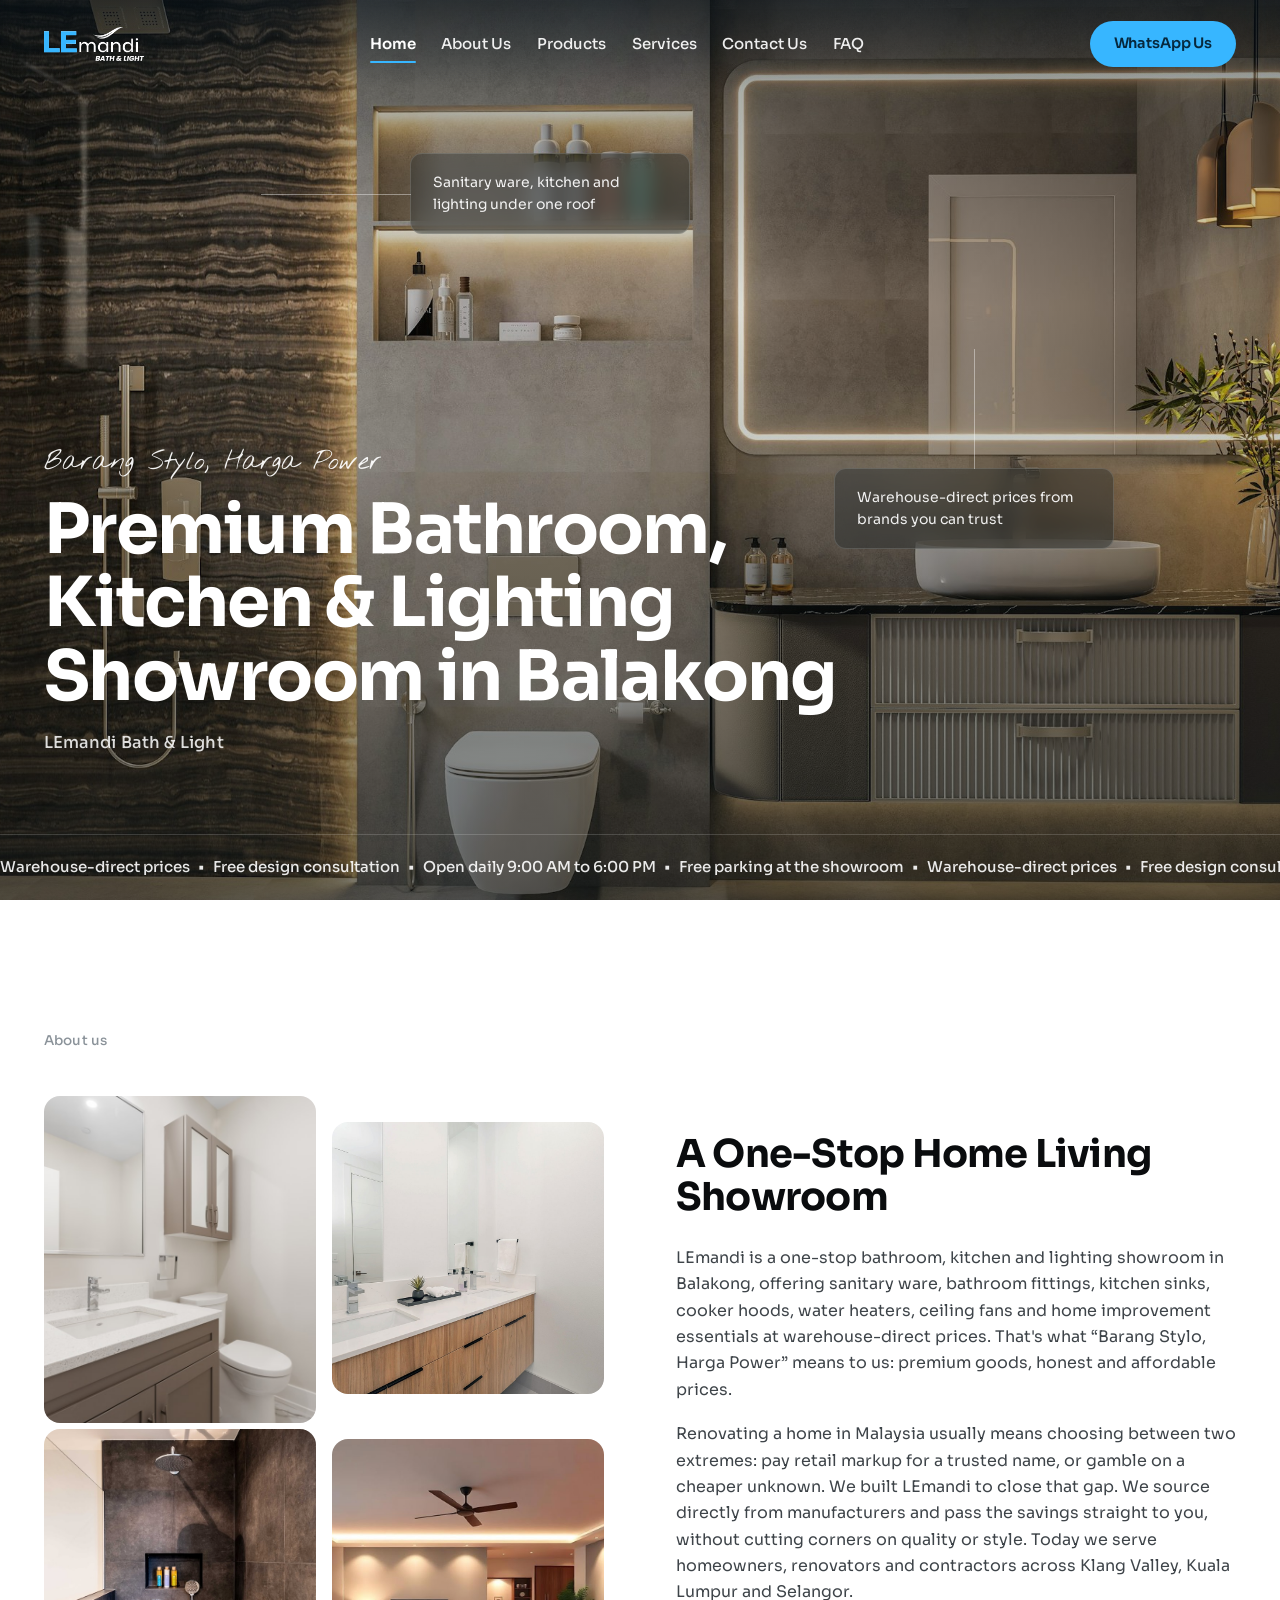
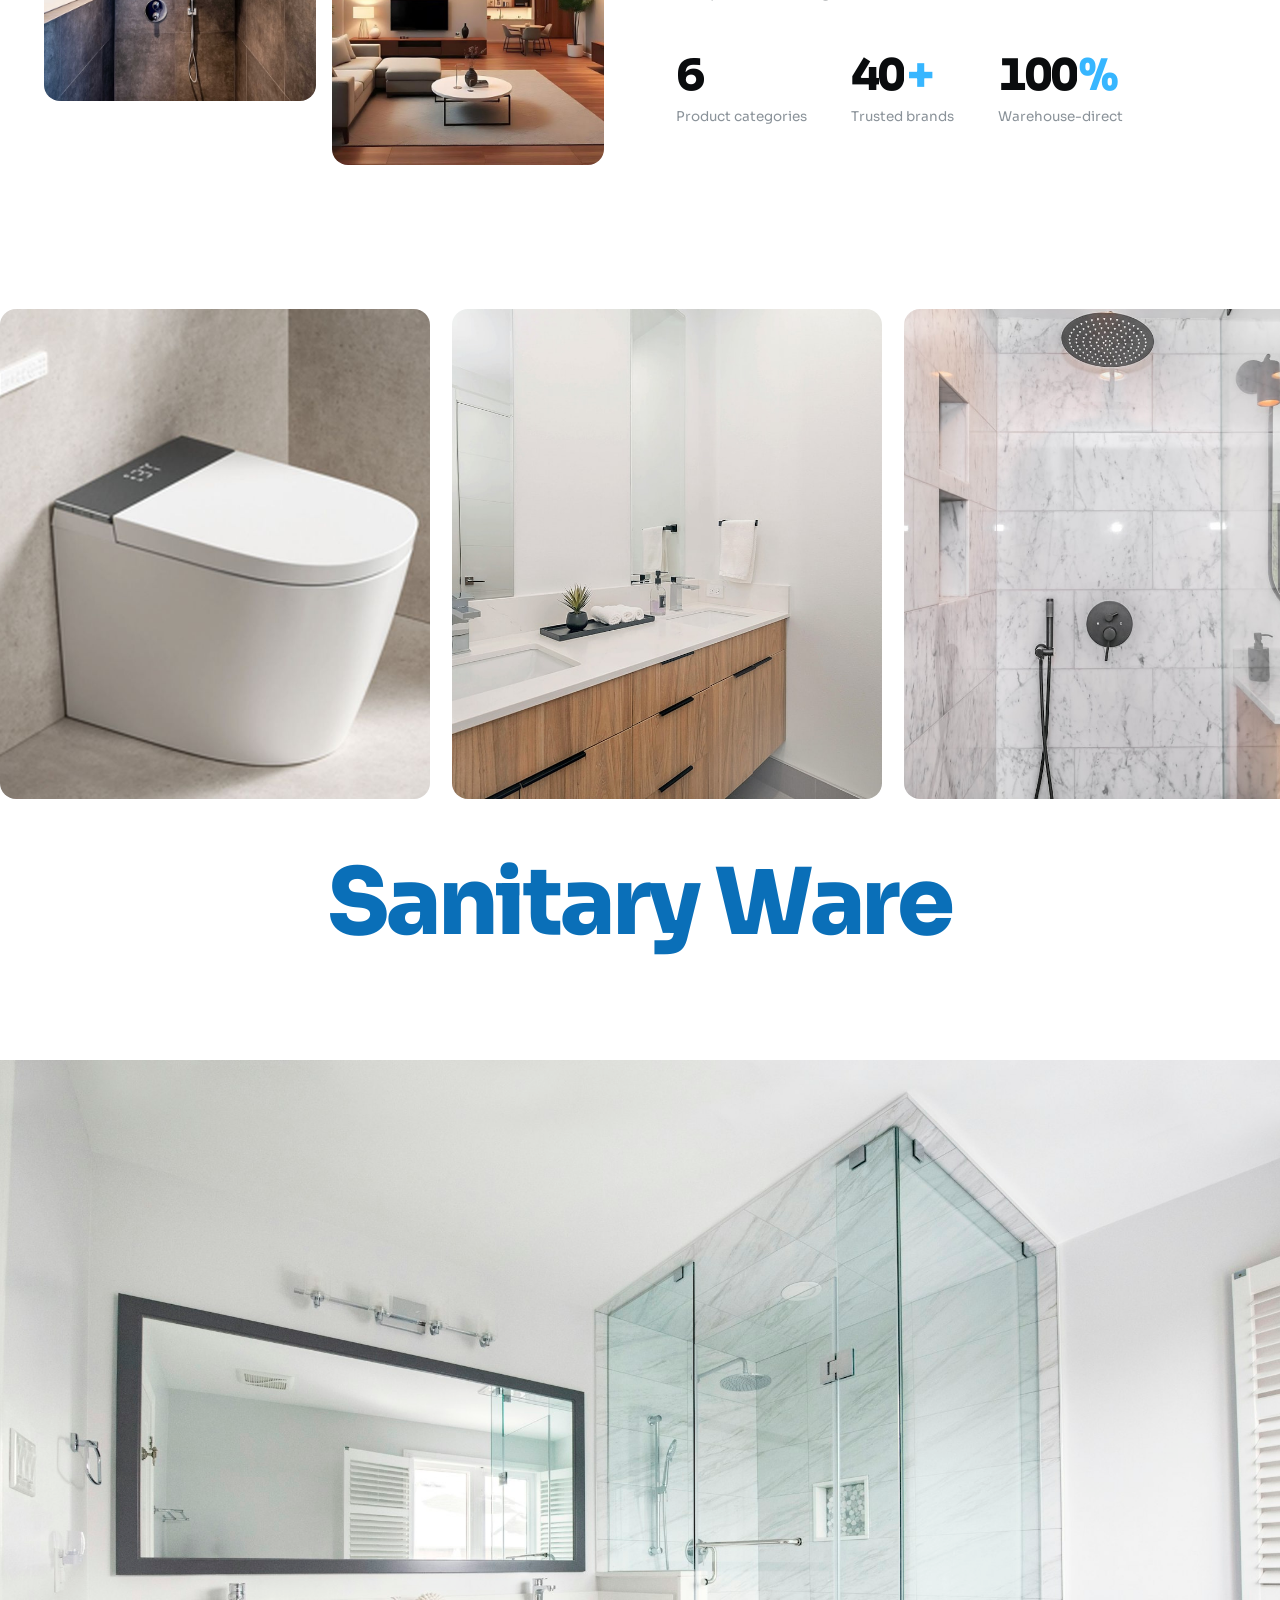
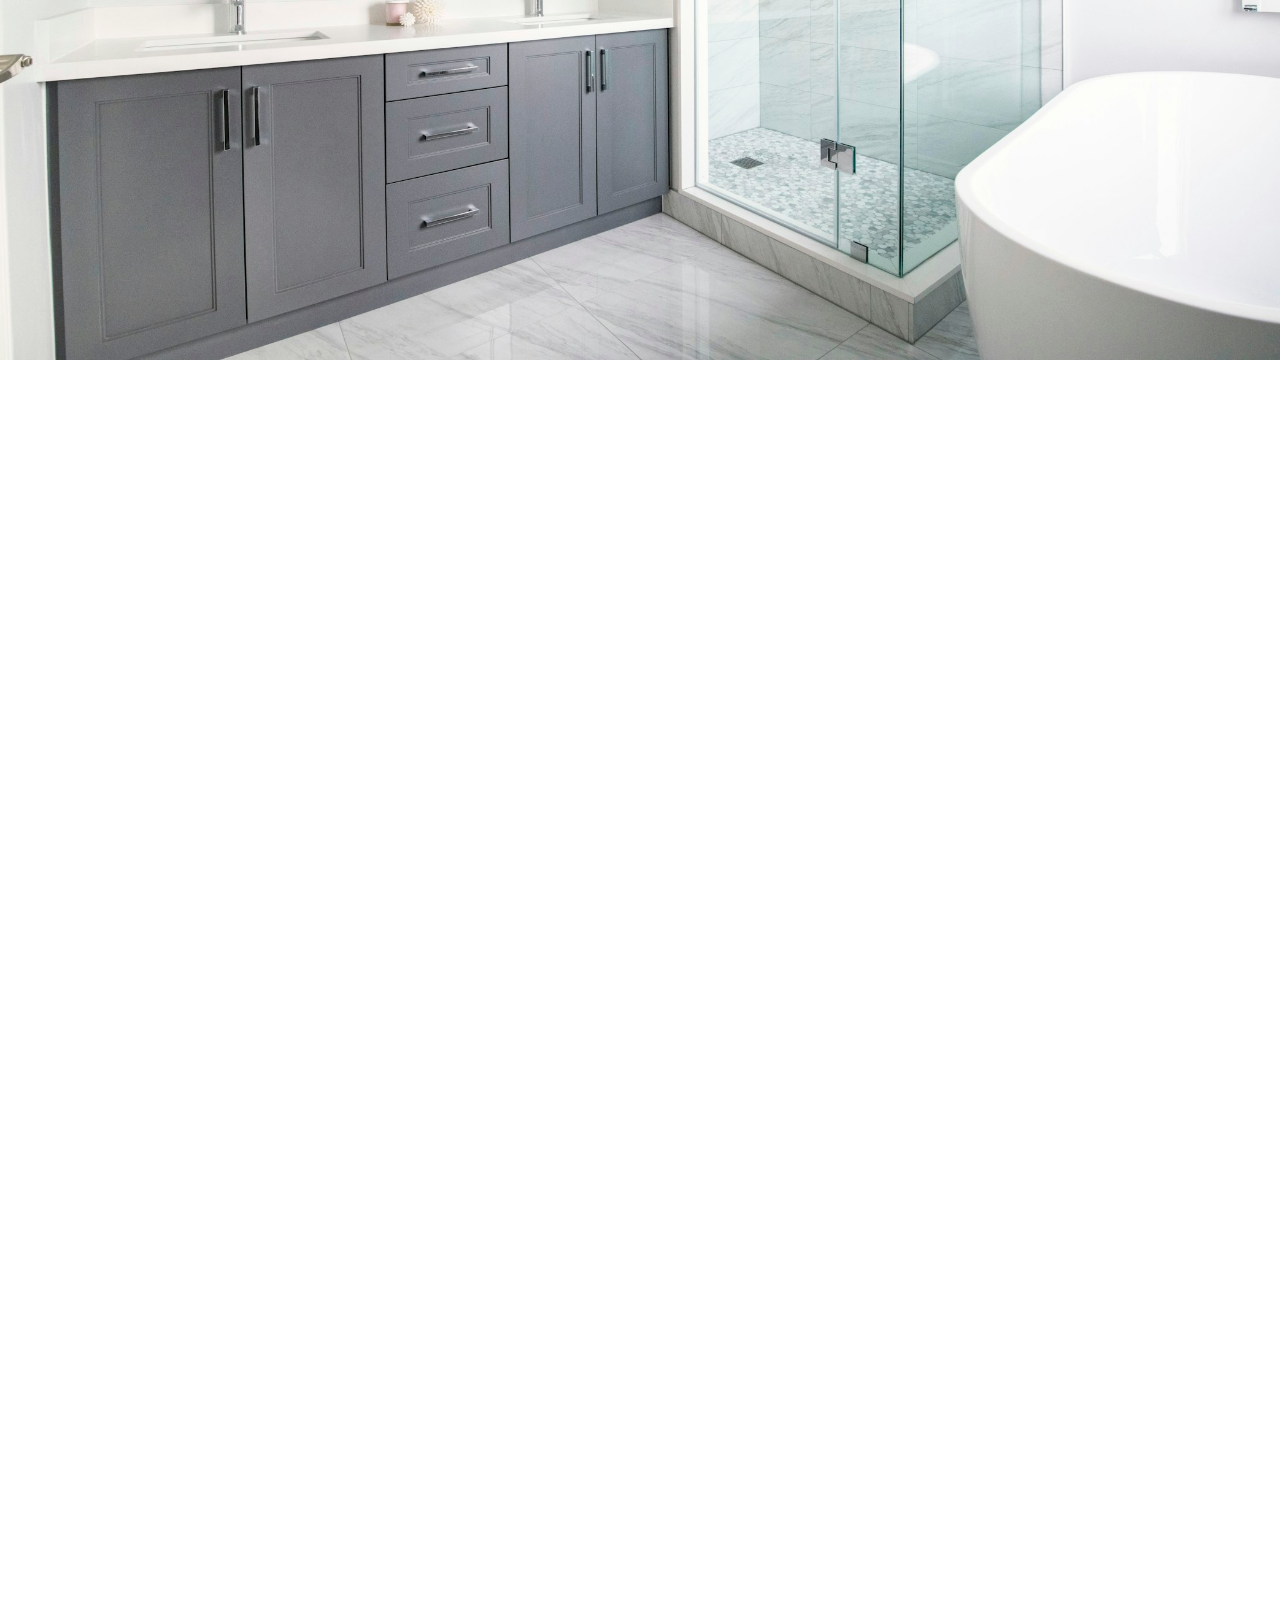
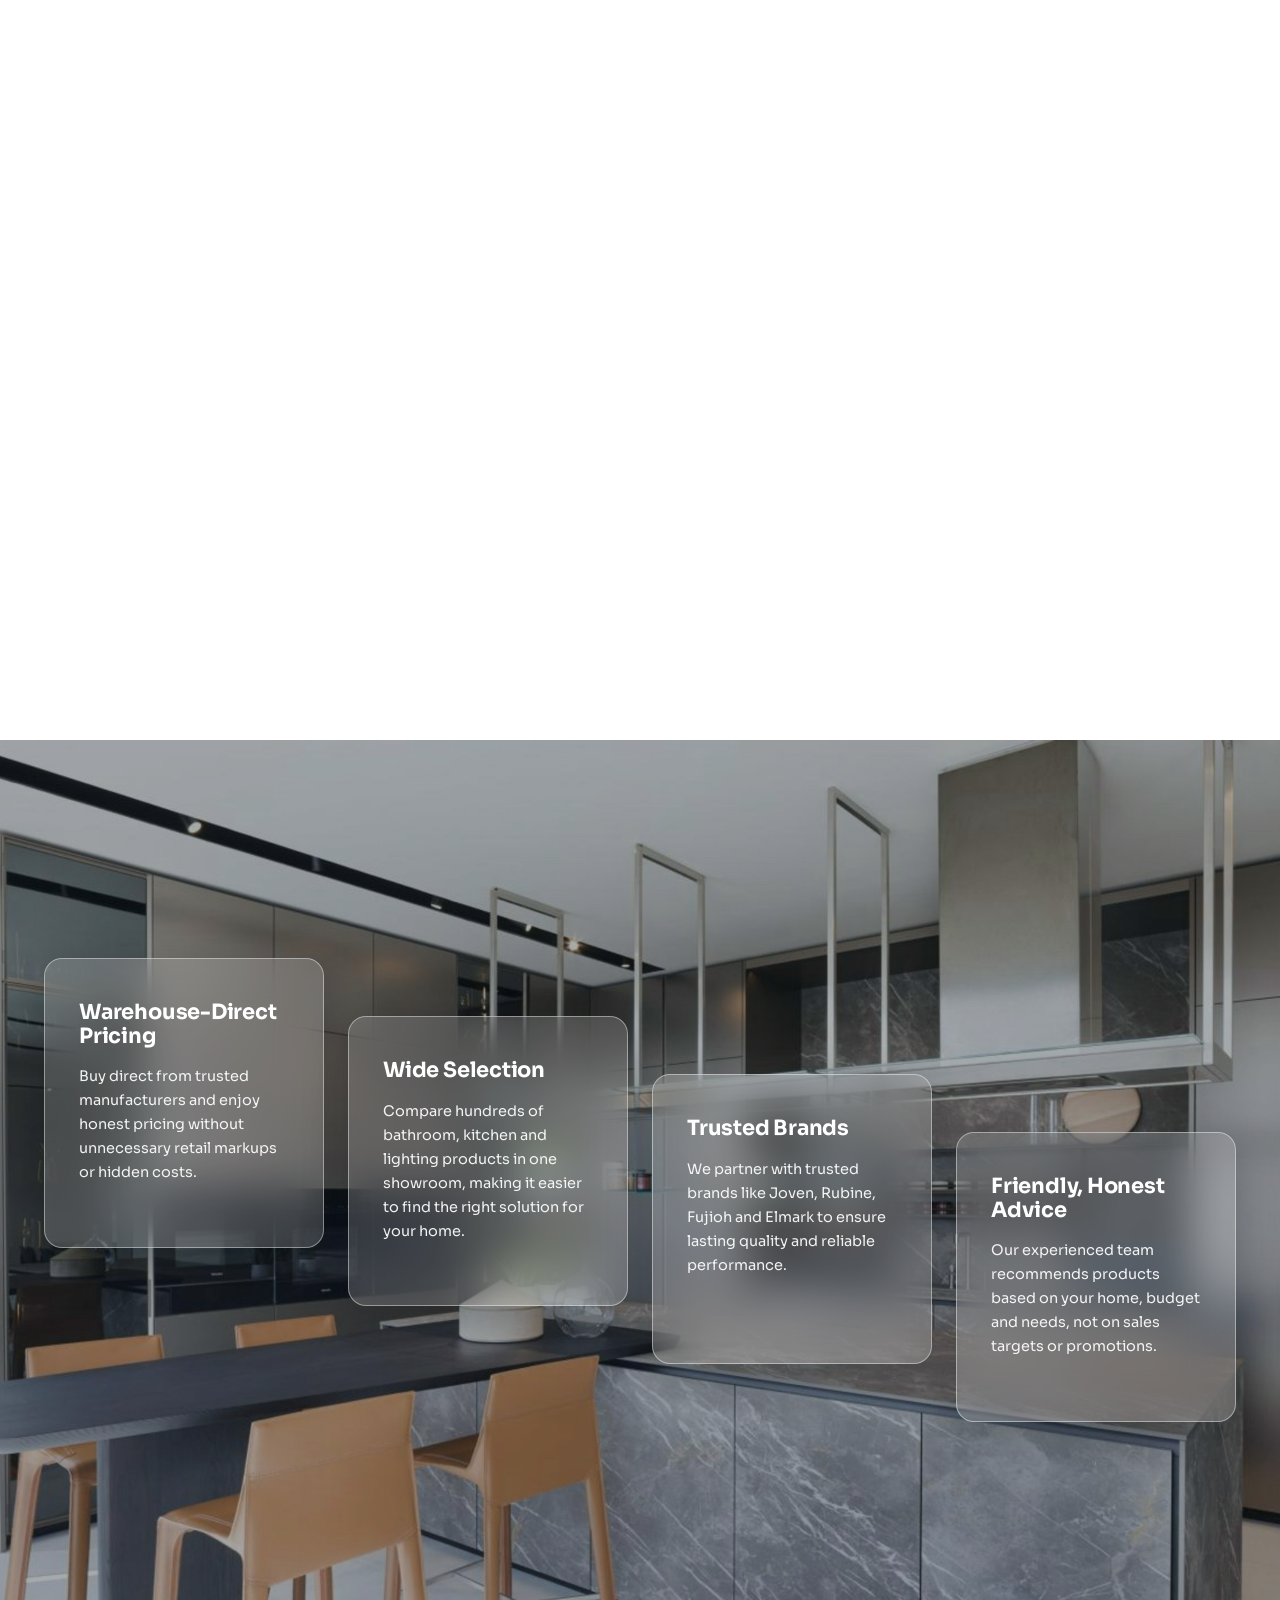
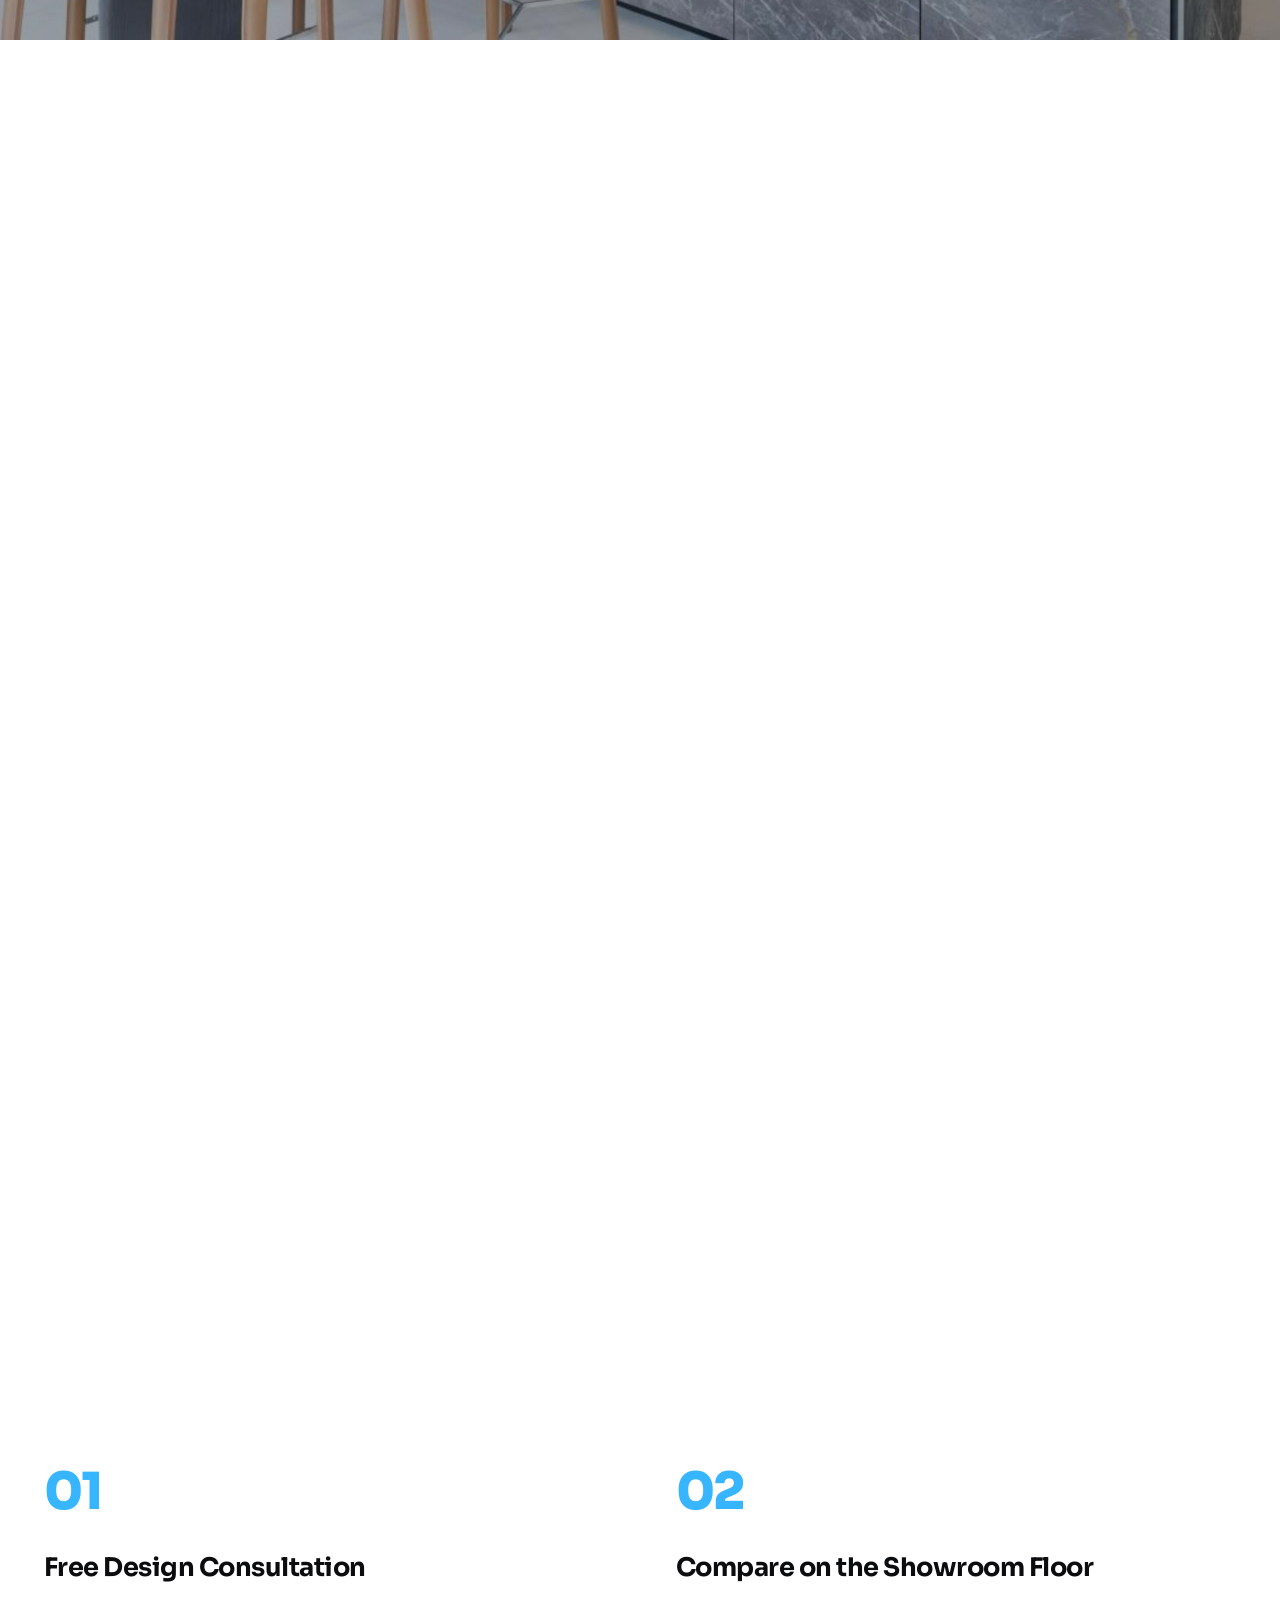
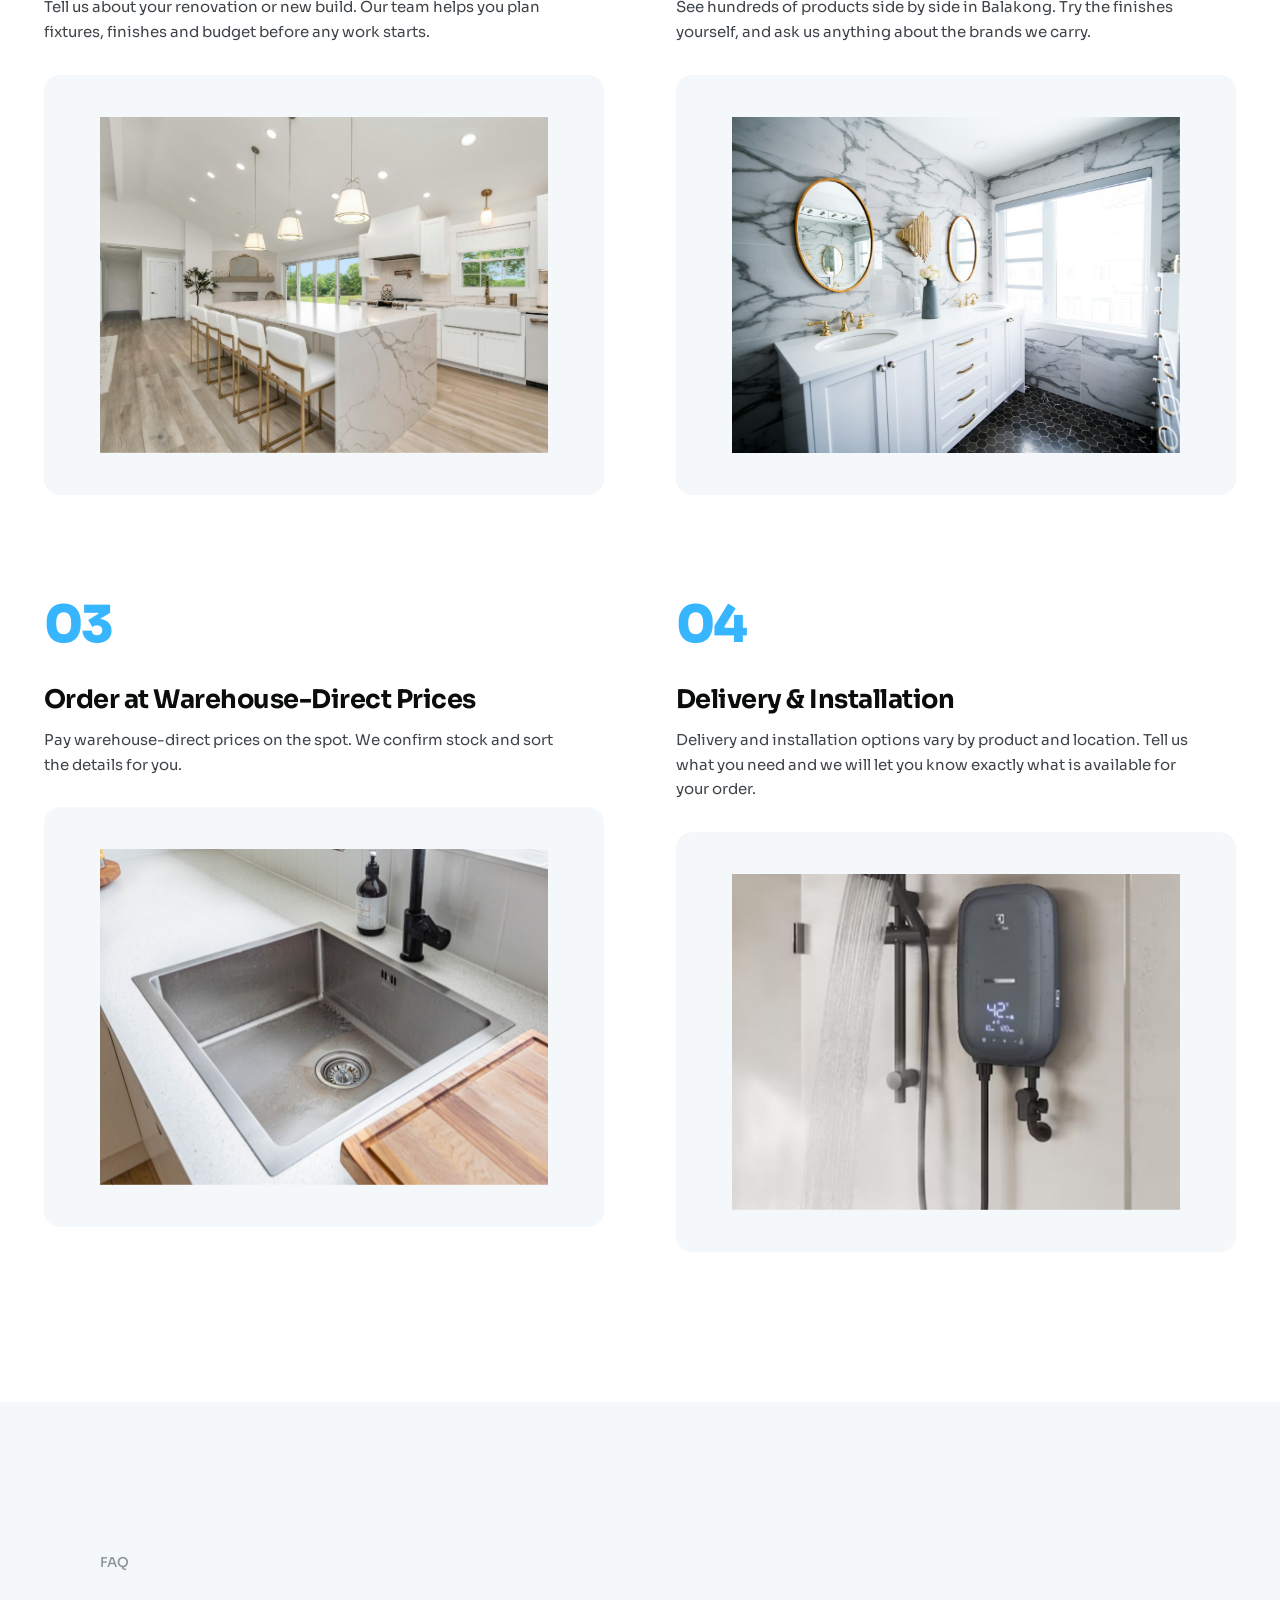
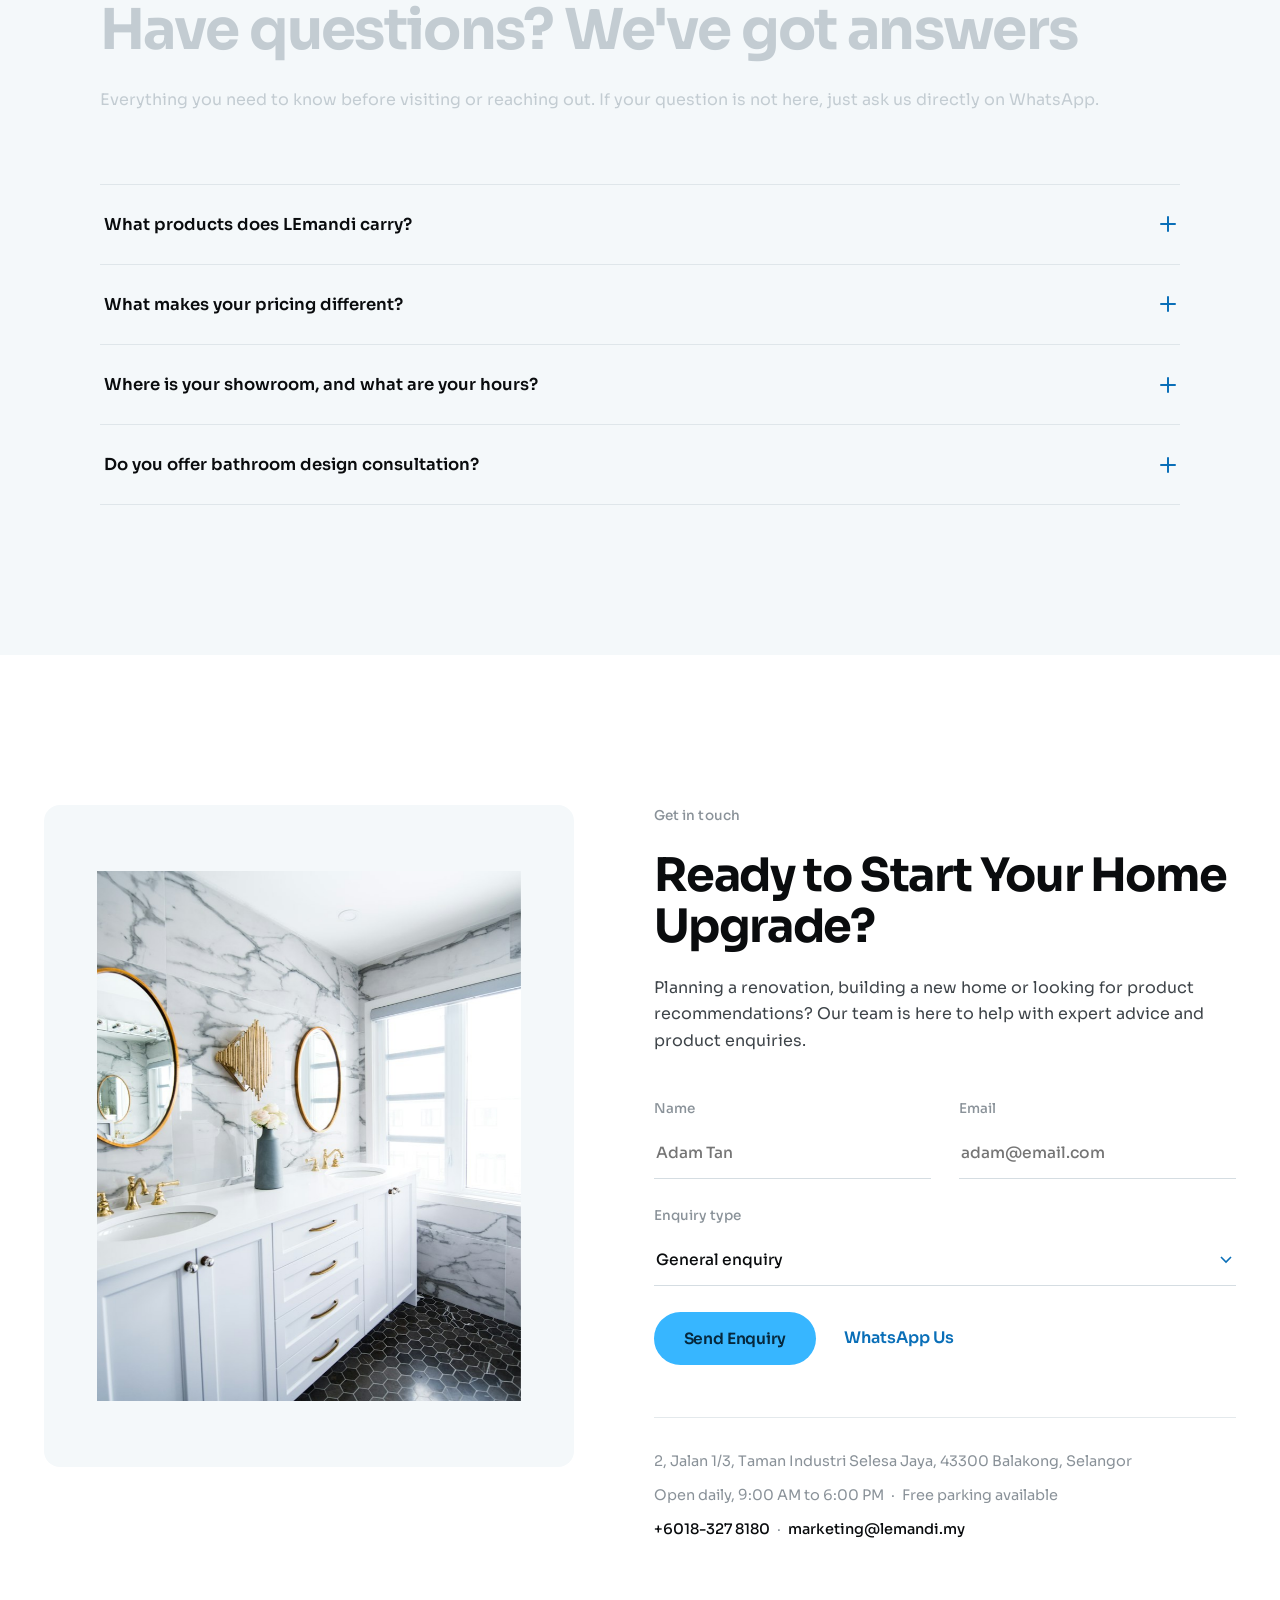
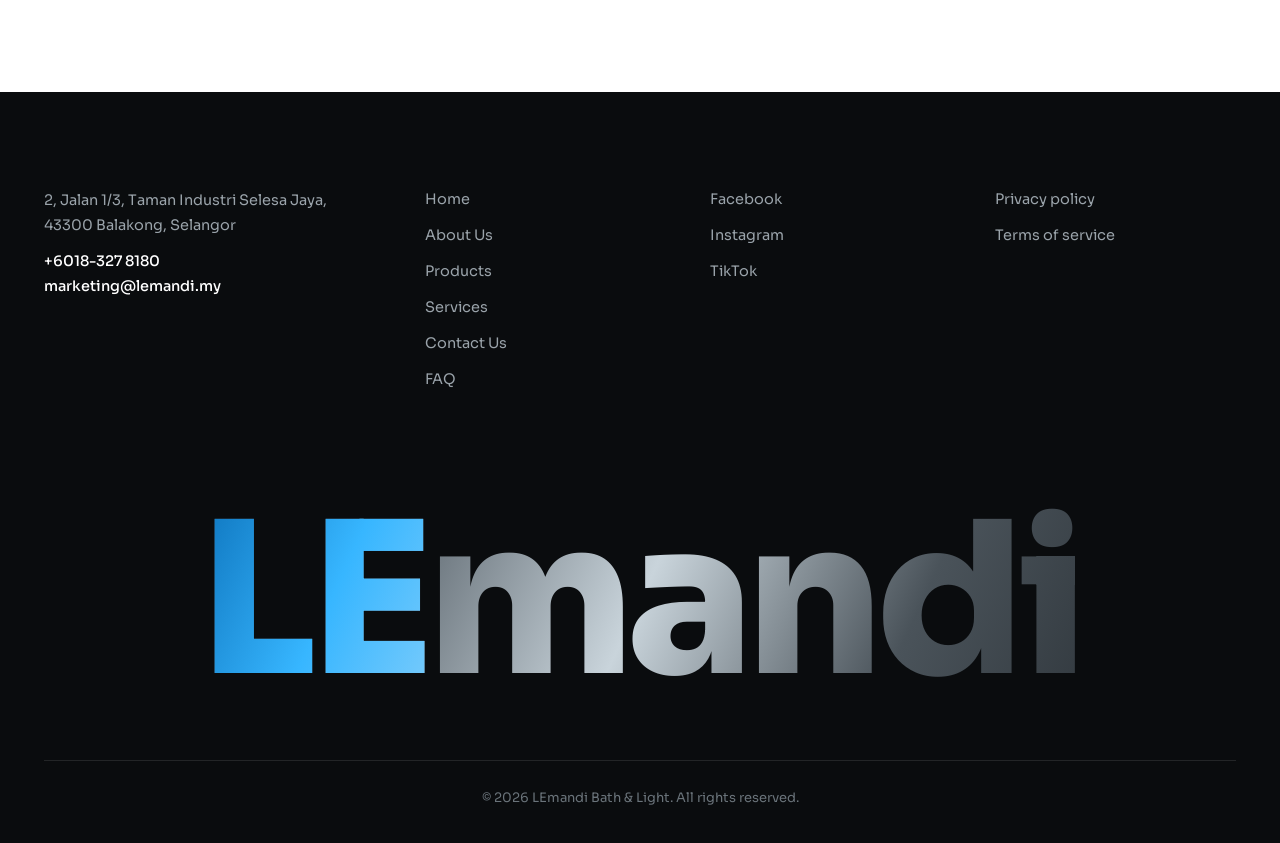
==== index.html @ 93e75064 "Merge photo ticker and category list into one interactive reel Client flagged the two sections as re" ====
<!DOCTYPE html>
<html lang="en">
<head>
<meta charset="utf-8">
<meta name="viewport" content="width=device-width, initial-scale=1">
<title>LEmandi Bath &amp; Light — Premium Bathroom, Kitchen &amp; Lighting Showroom in Balakong</title>
<meta name="description" content="Shop bathroom fittings, sanitary ware, kitchen appliances, lighting fixtures, ceiling fans and water heaters at warehouse-direct prices. Showroom in Balakong, Selangor.">
<link rel="preconnect" href="https://fonts.googleapis.com">
<link rel="preconnect" href="https://fonts.gstatic.com" crossorigin>
<link href="https://fonts.googleapis.com/css2?family=Sora:wght@300;400;500;600;700;800&family=Nothing+You+Could+Do&display=swap" rel="stylesheet">
<link rel="stylesheet" href="style.css">
</head>
<body>

<!-- ═══ fixed header ═══ -->
<header class="hd">
  <a href="index.html" class="hd__logo">
    <img class="lg lg--dark" src="assets/logo.png" alt="LEmandi Bath &amp; Light">
    <img class="lg lg--light" src="assets/logo-white.png" alt="">
  </a>
  <nav class="hd__nav">
    <a href="index.html" class="cur">Home</a>
    <a href="about.html">About Us</a>
    <a href="products.html">Products</a>
    <a href="services.html">Services</a>
    <a href="contact.html">Contact Us</a>
    <a href="faq.html">FAQ</a>
  </nav>
  <a class="hd__wa" href="https://wa.me/60183278180">WhatsApp Us</a>
</header>

<main>

<!-- ═══ hero ═══ -->
<section class="hero" id="top">
  <img class="hero__bg" src="assets/hero.jpg" alt="Modern bathroom with warm lighting, vanity and mirror">
  <div class="hero__scrim"></div>

  <div class="hero__note hero__note--a">
    <p>Sanitary ware, kitchen and lighting under one roof</p>
  </div>
  <div class="hero__note hero__note--b">
    <p>Warehouse-direct prices from brands you can trust</p>
  </div>

  <div class="hero__copy">
    <p class="hero__hand">Barang Stylo, Harga Power</p>
    <h1 class="hero__title">
      <span class="line js-chars">Premium Bathroom,</span>
      <span class="line js-chars">Kitchen &amp; Lighting</span>
      <span class="line js-chars">Showroom in Balakong</span>
    </h1>
    <p class="hero__sub">LEmandi Bath &amp; Light</p>
  </div>

  <div class="tick" aria-hidden="true">
    <div class="tick__track">
      <span>Warehouse-direct prices&ensp;•&ensp;Free design consultation&ensp;•&ensp;Open daily 9:00 AM to 6:00 PM&ensp;•&ensp;Free parking at the showroom&ensp;•&ensp;</span><span>Warehouse-direct prices&ensp;•&ensp;Free design consultation&ensp;•&ensp;Open daily 9:00 AM to 6:00 PM&ensp;•&ensp;Free parking at the showroom&ensp;•&ensp;</span>
    </div>
  </div>
</section>

<!-- ═══ about ═══ -->
<section class="about" id="about">
  <p class="label" data-rv>About us</p>
  <div class="about__grid">
    <div class="about__imgs" data-rv>
      <div class="frame"><img src="assets/p6.jpg" alt="Bathroom vanity with basin on display" loading="lazy"></div>
      <div class="frame"><img src="assets/cat2.jpg" alt="Countertop basin and cabinet" loading="lazy"></div>
      <div class="frame"><img src="assets/p3.jpg" alt="Rain shower set in a dark tiled bathroom" loading="lazy"></div>
      <div class="frame"><img src="assets/cat5.jpg" alt="Living room with ceiling fan and warm lighting" loading="lazy"></div>
    </div>
    <div class="about__copy">
      <h2 data-rv>A One-Stop Home Living Showroom</h2>
      <p data-rv>LEmandi is a one-stop bathroom, kitchen and lighting showroom in Balakong, offering sanitary ware, bathroom fittings, kitchen sinks, cooker hoods, water heaters, ceiling fans and home improvement essentials at warehouse-direct prices. That's what &ldquo;Barang Stylo, Harga Power&rdquo; means to us: premium goods, honest and affordable prices.</p>
      <p data-rv>Renovating a home in Malaysia usually means choosing between two extremes: pay retail markup for a trusted name, or gamble on a cheaper unknown. We built LEmandi to close that gap. We source directly from manufacturers and pass the savings straight to you, without cutting corners on quality or style. Today we serve homeowners, renovators and contractors across Klang Valley, Kuala Lumpur and Selangor.</p>
      <div class="stats" data-stats>
        <div class="stat"><span class="odo" data-val="6"></span><em>Product categories</em></div>
        <div class="stat"><span class="odo" data-val="40" data-suffix="+"></span><em>Trusted brands</em></div>
        <div class="stat"><span class="odo" data-val="100" data-suffix="%"></span><em>Warehouse-direct</em></div>
      </div>
    </div>
  </div>
</section>

<!-- ═══ category reel ═══ -->
<section class="reel" id="collections">
  <div class="reel__viewport">
    <div class="reel__track">
    <div class="reel__set">
      <a class="reel__item" href="products.html" data-title="Sanitary Ware"><img src="assets/cat1.jpg" alt="Modern smart toilet and sanitary ware" loading="lazy"></a>
      <a class="reel__item" href="products.html" data-title="Basins &amp; Vanities"><img src="assets/cat2.jpg" alt="Countertop basin on a wooden vanity" loading="lazy"></a>
      <a class="reel__item" href="products.html" data-title="Showers &amp; Faucets"><img src="assets/cat3.jpg" alt="Rain shower and fittings in a marble bathroom" loading="lazy"></a>
      <a class="reel__item" href="products.html" data-title="Kitchen &amp; Sinks"><img src="assets/cat4.jpg" alt="Stainless steel kitchen sink" loading="lazy"></a>
      <a class="reel__item" href="products.html" data-title="Lighting &amp; Fans"><img src="assets/cat5.jpg" alt="Living room with ceiling fan and warm lighting" loading="lazy"></a>
      <a class="reel__item" href="products.html" data-title="Water Heaters"><img src="assets/cat6.jpg" alt="Instant water heater with hand shower" loading="lazy"></a>
    </div>
    <div class="reel__set reel__set--dup" aria-hidden="true">
      <a class="reel__item" href="products.html" data-title="Sanitary Ware" tabindex="-1"><img src="assets/cat1.jpg" alt="" loading="lazy"></a>
      <a class="reel__item" href="products.html" data-title="Basins &amp; Vanities" tabindex="-1"><img src="assets/cat2.jpg" alt="" loading="lazy"></a>
      <a class="reel__item" href="products.html" data-title="Showers &amp; Faucets" tabindex="-1"><img src="assets/cat3.jpg" alt="" loading="lazy"></a>
      <a class="reel__item" href="products.html" data-title="Kitchen &amp; Sinks" tabindex="-1"><img src="assets/cat4.jpg" alt="" loading="lazy"></a>
      <a class="reel__item" href="products.html" data-title="Lighting &amp; Fans" tabindex="-1"><img src="assets/cat5.jpg" alt="" loading="lazy"></a>
      <a class="reel__item" href="products.html" data-title="Water Heaters" tabindex="-1"><img src="assets/cat6.jpg" alt="" loading="lazy"></a>
    </div>
    </div>
  </div>
  <p class="reel__title" aria-live="polite"><span class="reel__word">Sanitary Ware</span></p>
</section>

<!-- ═══ gallery scrub ═══ -->
<section class="gal">
  <div class="gal__sticky">
    <div class="gal__copy">
      <h2 class="gal__a">Your Home is Unique.</h2>
      <p class="gal__p">Every upgrade starts with seeing the real thing. Walk the floor, test the finishes and compare trusted brands side by side, at prices that come straight from the source.</p>
    </div>
    <h2 class="gal__b">Barang Stylo.<br>Harga Power.</h2>
    <div class="gal__card"><img src="assets/scrub.jpg" alt="Bathroom suite with walk-in shower and freestanding tub"></div>
  </div>
</section>


<!-- ═══ advantages ═══ -->
<section class="adv">
  <div class="adv__sticky">
    <img class="adv__bg" src="assets/contact_alt.jpg" alt="" loading="lazy">
    <div class="adv__cards">
      <div class="advcard">
        <h3>Warehouse-Direct Pricing</h3>
        <p>Buy direct from trusted manufacturers and enjoy honest pricing without unnecessary retail markups or hidden costs.</p>
      </div>
      <div class="advcard">
        <h3>Wide Selection</h3>
        <p>Compare hundreds of bathroom, kitchen and lighting products in one showroom, making it easier to find the right solution for your home.</p>
      </div>
      <div class="advcard">
        <h3>Trusted Brands</h3>
        <p>We partner with trusted brands like Joven, Rubine, Fujioh and Elmark to ensure lasting quality and reliable performance.</p>
      </div>
      <div class="advcard">
        <h3>Friendly, Honest Advice</h3>
        <p>Our experienced team recommends products based on your home, budget and needs, not on sales targets or promotions.</p>
      </div>
    </div>
  </div>
</section>

<!-- ═══ process ═══ -->
<section class="proc" id="process">
  <div class="proc__grid">
    <div class="step" data-rv>
      <span class="step__no">01</span>
      <h3>Free Design Consultation</h3>
      <p>Tell us about your renovation or new build. Our team helps you plan fixtures, finishes and budget before any work starts.</p>
      <div class="frame frame--scale"><img src="assets/adv.jpg" alt="Bright kitchen with marble island" loading="lazy"></div>
    </div>
    <div class="step" data-rv>
      <span class="step__no">02</span>
      <h3>Compare on the Showroom Floor</h3>
      <p>See hundreds of products side by side in Balakong. Try the finishes yourself, and ask us anything about the brands we carry.</p>
      <div class="frame frame--scale"><img src="assets/showroom.jpg" alt="Bathroom vanity display with double basins and mirrors" loading="lazy"></div>
    </div>
    <div class="step" data-rv>
      <span class="step__no">03</span>
      <h3>Order at Warehouse-Direct Prices</h3>
      <p>Pay warehouse-direct prices on the spot. We confirm stock and sort the details for you.</p>
      <div class="frame frame--scale"><img src="assets/cat4.jpg" alt="Stainless steel kitchen sink" loading="lazy"></div>
    </div>
    <div class="step" data-rv>
      <span class="step__no">04</span>
      <h3>Delivery &amp; Installation</h3>
      <p>Delivery and installation options vary by product and location. Tell us what you need and we will let you know exactly what is available for your order.</p>
      <div class="frame frame--scale"><img src="assets/cat6.jpg" alt="Instant water heater and hand shower" loading="lazy"></div>
    </div>
  </div>
</section>

<!-- ═══ faq ═══ -->
<section class="faq" id="faq">
  <p class="label" data-rv>FAQ</p>
  <h2 class="faq__title js-fill">Have questions? We've got answers</h2>
  <p class="faq__intro js-fill">Everything you need to know before visiting or reaching out. If your question is not here, just ask us directly on WhatsApp.</p>

  <div class="acc">
    <div class="acc__item">
      <button class="acc__head" aria-expanded="false">What products does LEmandi carry?<span class="acc__x"></span></button>
      <div class="acc__body"><p>Everything for the bathroom, kitchen and more: sanitary ware, water closets, basins, vanities, fittings, showers, kitchen sinks, hobs, hoods, lighting, ceiling fans, water heaters and ventilation fans. See the full range on our Products page.</p></div>
    </div>
    <div class="acc__item">
      <button class="acc__head" aria-expanded="false">What makes your pricing different?<span class="acc__x"></span></button>
      <div class="acc__body"><p>We source directly from manufacturers and pass the savings to you. No middleman markups, no hidden costs. That is what &ldquo;Barang Stylo, Harga Power&rdquo; means: premium goods at honest, affordable prices.</p></div>
    </div>
    <div class="acc__item">
      <button class="acc__head" aria-expanded="false">Where is your showroom, and what are your hours?<span class="acc__x"></span></button>
      <div class="acc__body"><p>We are at 2, Jalan 1/3, Taman Industri Selesa Jaya, 43300 Balakong, Selangor, open daily from 9:00 AM to 6:00 PM. Free parking is available.</p></div>
    </div>
    <div class="acc__item">
      <button class="acc__head" aria-expanded="false">Do you offer bathroom design consultation?<span class="acc__x"></span></button>
      <div class="acc__body"><p>Yes. Our team offers bathroom design consultation to help you plan layout, fixtures and finishes before you commit to anything.</p></div>
    </div>
  </div>
</section>

<!-- ═══ contact ═══ -->
<section class="ct" id="contact">
  <div class="ct__grid">
    <div class="frame frame--scale ct__img" data-rv><img src="assets/showroom.jpg" alt="" loading="lazy"></div>
    <div class="ct__copy">
      <p class="label" data-rv>Get in touch</p>
      <h2 data-rv>Ready to Start Your Home Upgrade?</h2>
      <p class="ct__lead" data-rv>Planning a renovation, building a new home or looking for product recommendations? Our team is here to help with expert advice and product enquiries.</p>

      <form class="ct__form" onsubmit="return false" data-rv>
        <div class="ct__row">
          <label>Name<input type="text" placeholder="Adam Tan"></label>
          <label>Email<input type="email" placeholder="adam@email.com"></label>
        </div>
        <label>Enquiry type
          <select>
            <option>General enquiry</option>
            <option>Product enquiry</option>
            <option>Bathroom design consultation</option>
            <option>Other</option>
          </select>
        </label>
        <div class="ct__acts">
          <button class="pill" type="submit">Send Enquiry</button>
          <a class="ct__wa" href="https://wa.me/60183278180">WhatsApp Us</a>
        </div>
      </form>

      <div class="ct__info" data-rv>
        <p>2, Jalan 1/3, Taman Industri Selesa Jaya, 43300 Balakong, Selangor</p>
        <p>Open daily, 9:00 AM to 6:00 PM&ensp;·&ensp;Free parking available</p>
        <p><a href="tel:+60183278180">+6018-327 8180</a>&ensp;·&ensp;<a href="mailto:marketing@lemandi.my">marketing@lemandi.my</a></p>
      </div>
    </div>
  </div>
</section>

</main>

<!-- ═══ footer ═══ -->
<footer class="ft">
  <div class="ft__top">
    <div class="ft__col ft__col--addr">
      <p>2, Jalan 1/3, Taman Industri Selesa Jaya,<br>43300 Balakong, Selangor</p>
      <p><a href="tel:+60183278180">+6018-327 8180</a><br><a href="mailto:marketing@lemandi.my">marketing@lemandi.my</a></p>
    </div>
    <div class="ft__col">
      <a href="index.html">Home</a><a href="about.html">About Us</a><a href="products.html">Products</a><a href="services.html">Services</a><a href="contact.html">Contact Us</a><a href="faq.html">FAQ</a>
    </div>
    <div class="ft__col">
      <a href="#">Facebook</a><a href="#">Instagram</a><a href="#">TikTok</a>
    </div>
    <div class="ft__col">
      <a href="#">Privacy policy</a><a href="#">Terms of service</a>
    </div>
  </div>
  <div class="ft__word" aria-hidden="true"><span>LE</span>mandi</div>
  <p class="ft__bar">© 2026 LEmandi Bath &amp; Light. All rights reserved.</p>
</footer>

<button class="totop" aria-label="Back to top">
  <svg class="totop__ring" viewBox="0 0 48 48" aria-hidden="true">
    <circle class="totop__track" cx="24" cy="24" r="21"></circle>
    <circle class="totop__prog" cx="24" cy="24" r="21"></circle>
  </svg>
  <svg class="totop__arw" viewBox="0 0 24 24" aria-hidden="true"><path d="M12 19V6M6 12l6-6 6 6"/></svg>
</button>

<script src="js/lenis.min.js"></script>
<script src="js/app.js"></script>
</body>
</html>
---- style.css ----
/* ══════════════════════════════════════════════════════════════════
   LEmandi Bath & Light — Novera-structure homepage
   Layout, motion and typography follow novera-furniture.framer.website
   1:1; the olive palette is swapped for LEmandi's logo blue.
   ══════════════════════════════════════════════════════════════════ */

:root{
  --ink:#0A0C0E;
  --body:#3E4449;
  --muted:#8A9299;
  --mist:#E7EEF3;          /* replaces Novera's warm cream */
  --soft:#F4F8FA;
  --blue:#37B6FF;          /* the logo swoosh, exact */
  --blue-mid:#7FCDFB;
  --blue-deep:#0A6FB8;
  --blue-ink:#04456F;
  --pill-ink:#06283D;
  --glass:rgba(255,255,255,.12);
  --glass-line:rgba(255,255,255,.28);
  --r:16px;
  --sora:"Sora",system-ui,-apple-system,sans-serif;
  --hand:"Nothing You Could Do",cursive;
}

*{box-sizing:border-box}
html{scroll-behavior:auto}
body{
  margin:0;background:#fff;color:var(--body);
  font-family:var(--sora);font-size:16px;line-height:1.65;font-weight:400;
  -webkit-font-smoothing:antialiased;overflow-x:clip;
}
img{max-width:100%;display:block}
a{color:inherit;text-decoration:none}
h1,h2,h3{margin:0;color:var(--ink);font-weight:700;letter-spacing:-.02em;line-height:1.12}
p{margin:0}
ul{margin:0;padding:0;list-style:none}
button{font:inherit;border:0;background:none;cursor:pointer;padding:0}

.label{font-size:13.5px;font-weight:500;color:var(--muted);letter-spacing:.01em}

/* reveal-on-scroll — hidden states only when JS is running */
html.js [data-rv]{opacity:0;transform:translateY(34px);transition:opacity .9s cubic-bezier(.2,.65,.25,1),transform .9s cubic-bezier(.2,.65,.25,1)}
html.js [data-rv].on{opacity:1;transform:none}

/* pills */
.pill,.hero__pill{
  display:inline-flex;align-items:center;justify-content:center;
  padding:14px 30px;border-radius:999px;background:var(--blue);color:var(--pill-ink);
  font-weight:600;font-size:15.5px;letter-spacing:-.01em;
  transition:background .2s ease,transform .2s ease;
}
.pill:hover,.hero__pill:hover{background:var(--blue-mid)}

/* ─── fixed header ─── */
.hd{
  position:fixed;inset:0 0 auto 0;z-index:60;height:88px;
  display:flex;align-items:center;justify-content:space-between;gap:30px;
  padding:0 44px;background:transparent;
  transition:background .35s ease,box-shadow .35s ease,height .3s ease;
}
html.hd-invert .hd{
  background:linear-gradient(180deg,rgba(6,16,24,.55) 0%,rgba(6,16,24,.26) 58%,rgba(6,16,24,0) 100%);
}
html.hd-solid .hd{
  height:74px;
  background:rgba(240,246,250,.92);
  -webkit-backdrop-filter:blur(16px);backdrop-filter:blur(16px);
  box-shadow:0 1px 0 rgba(10,20,26,.08),0 6px 24px rgba(10,20,26,.05);
}
.hd__logo{position:relative;display:block;height:34px;flex:none}
.hd__logo .lg{height:34px;width:auto;display:block;transition:opacity .3s ease}
.hd__logo .lg--light{position:absolute;inset:0;opacity:0}
html.hd-invert .hd__logo .lg--dark{opacity:0}
html.hd-invert .hd__logo .lg--light{opacity:1}

.hd__nav{display:flex;align-items:center;gap:clamp(15px,2vw,32px)}
.hd__nav a{
  position:relative;font-size:15px;font-weight:500;color:var(--ink);
  white-space:nowrap;transition:color .25s ease;
}
.hd__nav a::after{
  content:"";position:absolute;left:0;right:0;bottom:-7px;height:2px;border-radius:2px;
  background:var(--blue-deep);transform:scaleX(0);transform-origin:left;
  transition:transform .3s cubic-bezier(.2,.7,.3,1),background .25s ease;
}
.hd__nav a:hover::after,.hd__nav a.cur::after{transform:scaleX(1)}
.hd__nav a.cur{font-weight:600;color:var(--blue-deep)}
html.hd-invert .hd__nav a{color:rgba(255,255,255,.92)}
html.hd-invert .hd__nav a:hover,html.hd-invert .hd__nav a.cur{color:#fff}
html.hd-invert .hd__nav a::after{background:var(--blue)}

.hd__wa{
  flex:none;display:inline-flex;align-items:center;padding:11px 24px;border-radius:999px;
  background:var(--blue);color:var(--pill-ink);font-weight:600;font-size:14.5px;letter-spacing:-.01em;
  transition:background .2s ease;
}
.hd__wa:hover{background:var(--blue-mid)}

/* ─── back to top ─── */
.totop{
  position:fixed;right:34px;bottom:34px;z-index:70;
  width:60px;height:60px;border-radius:50%;display:grid;place-items:center;
  background:rgba(255,255,255,.84);
  -webkit-backdrop-filter:blur(14px);backdrop-filter:blur(14px);
  box-shadow:0 10px 30px rgba(10,20,26,.17);
  opacity:0;visibility:hidden;transform:translateY(18px) scale(.85);
  transition:opacity .4s ease,transform .4s cubic-bezier(.2,.7,.3,1),visibility 0s .4s,background .25s ease;
}
.totop.on{opacity:1;visibility:visible;transform:none;transition-delay:0s}
.totop:hover{background:#fff}
.totop__ring{position:absolute;inset:0;width:100%;height:100%;transform:rotate(-90deg)}
.totop__ring circle{fill:none;stroke-width:2.5}
.totop__track{stroke:rgba(10,111,184,.15)}
.totop__prog{stroke:var(--blue-deep);stroke-linecap:round;
  stroke-dasharray:131.95;stroke-dashoffset:131.95}
.totop__arw{width:20px;height:20px;fill:none;stroke:var(--blue-deep);stroke-width:2;
  stroke-linecap:round;stroke-linejoin:round;transition:transform .3s cubic-bezier(.2,.7,.3,1)}
.totop:hover .totop__arw{transform:translateY(-3px)}

/* ─── hero ─── */
.hero{position:relative;height:100vh;height:100svh;min-height:640px;overflow:hidden;background:var(--ink)}
.hero__bg{position:absolute;inset:0;width:100%;height:100%;object-fit:cover}
.hero__scrim{position:absolute;inset:0;background:
  linear-gradient(180deg,rgba(6,18,26,.42) 0%,rgba(6,18,26,.12) 34%,rgba(6,18,26,.52) 100%)}

.hero__pill{position:absolute;top:118px;right:44px;z-index:5}

.hero__note{
  position:absolute;z-index:4;max-width:280px;padding:18px 22px;border-radius:12px;
  background:rgba(20,32,40,.32);border:1px solid rgba(255,255,255,.14);
  -webkit-backdrop-filter:blur(10px);backdrop-filter:blur(10px);
  color:rgba(255,255,255,.92);font-size:14px;line-height:1.55;
  opacity:0;transform:translateY(14px);
  transition:opacity 1s ease 1.5s,transform 1s ease 1.5s;
}
.hero.is-in .hero__note{opacity:1;transform:none}
.hero__note--a{top:17%;left:32%}
.hero__note--a::before{content:"";position:absolute;top:50%;right:100%;width:150px;height:1px;background:rgba(255,255,255,.4)}
.hero__note--b{top:52%;right:13%}
.hero__note--b::before{content:"";position:absolute;bottom:100%;left:50%;width:1px;height:120px;background:rgba(255,255,255,.4)}

.hero__copy{position:absolute;z-index:4;left:44px;bottom:16%;max-width:1100px}
.hero__hand{
  font-family:var(--hand);font-size:clamp(20px,2vw,27px);color:rgba(255,255,255,.94);margin-bottom:10px;
  opacity:0;transition:opacity 1s ease .35s;
}
.hero.is-in .hero__hand{opacity:1}
.hero__title{color:#fff;font-size:clamp(38px,5.4vw,78px);font-weight:700;letter-spacing:-.025em;line-height:1.06}
.hero__title .line{display:block;white-space:nowrap}
.hero__title .word{display:inline-block;white-space:nowrap}
.hero__title .ch{
  display:inline-block;white-space:pre;
  opacity:0;transform:translateY(.38em);filter:blur(10px);
  transition:opacity .7s cubic-bezier(.2,.6,.2,1),transform .7s cubic-bezier(.2,.6,.2,1),filter .7s ease;
  transition-delay:calc(.5s + var(--i)*20ms);
}
.hero.is-in .hero__title .ch{opacity:1;transform:none;filter:blur(0)}
.hero__sub{
  margin-top:16px;color:rgba(255,255,255,.85);font-size:16.5px;font-weight:500;letter-spacing:.005em;
  opacity:0;transition:opacity 1s ease 1.9s;
}
.hero.is-in .hero__sub{opacity:1}

/* hero marquee */
.tick{position:absolute;left:0;right:0;bottom:0;z-index:4;overflow:hidden;padding:20px 0;
  border-top:1px solid rgba(255,255,255,.16)}
.tick__track{display:flex;width:max-content;animation:tick 26s linear infinite}
.tick__track span{color:rgba(255,255,255,.9);font-size:15px;font-weight:500;white-space:nowrap}
@keyframes tick{from{transform:translateX(0)}to{transform:translateX(-50%)}}

/* ─── about ─── */
.about{padding:130px 44px 110px;max-width:1360px;margin:0 auto}
.about .label{margin-bottom:44px}
.about__grid{display:grid;grid-template-columns:1fr 1fr;gap:72px;align-items:center}
.about__imgs{display:grid;grid-template-columns:1fr 1fr;gap:16px;align-items:start}
.about__imgs .frame:nth-child(2){margin-top:26px}
.about__imgs .frame:nth-child(3){margin-top:-10px}
.frame{border-radius:var(--r);overflow:hidden;background:var(--soft)}
.frame img{width:100%;height:100%;object-fit:cover;aspect-ratio:1}
.about__imgs .frame img{height:auto}
.about__imgs .frame:nth-child(1) img,
.about__imgs .frame:nth-child(4) img{aspect-ratio:5/6}
.about__copy h2{font-size:clamp(30px,3vw,44px);margin-bottom:26px}
.about__copy p{margin-bottom:18px;font-size:16px;color:var(--body)}
.about__copy p:last-child{margin-bottom:0}

/* odometer stats — inside the about column, like the reference */
.stats{display:grid;grid-template-columns:repeat(3,auto);justify-content:start;gap:44px;margin-top:48px}
.stat em{display:block;font-style:normal;margin-top:8px;font-size:13.5px;color:var(--muted)}
.odo{display:inline-flex;align-items:baseline;font-size:clamp(36px,3.4vw,50px);font-weight:800;color:var(--ink);letter-spacing:-.03em;line-height:1;font-variant-numeric:tabular-nums}
.odo-d{display:inline-block;height:1em;overflow:hidden}
.odo-d + .odo-d{margin-left:-.045em}
.odo-strip{display:block;transform:translateY(0);transition:transform 1.7s cubic-bezier(.16,.8,.24,1)}
.odo-strip b{display:block;height:1em;line-height:1;font-weight:800;text-align:center}
.odo-suf{color:var(--blue);font-weight:800;margin-left:2px}

/* ─── category reel (images + swiping title) ─── */
.reel{padding:34px 0 104px;overflow:hidden}
.reel__viewport{overflow:hidden}
.reel__track{display:flex;width:max-content;animation:reel 46s linear infinite}
.reel:hover .reel__track{animation-play-state:paused}
.reel__set{display:flex;gap:22px;padding-right:22px}
.reel__item{
  position:relative;flex:0 0 auto;width:430px;height:490px;
  border-radius:var(--r);overflow:hidden;background:var(--soft);
  transition:transform .5s cubic-bezier(.2,.7,.3,1);
}
.reel__item img{width:100%;height:100%;object-fit:cover;transition:transform .7s cubic-bezier(.2,.7,.3,1)}
.reel__item::after{
  content:"";position:absolute;inset:0;background:rgba(6,16,24,.5);
  opacity:0;transition:opacity .4s ease;
}
.reel:hover .reel__item::after{opacity:.45}
.reel:hover .reel__item:hover::after{opacity:0}
.reel__item:hover{transform:translateY(-6px)}
.reel__item:hover img{transform:scale(1.07)}
@keyframes reel{from{transform:translateX(0)}to{transform:translateX(-50%)}}

.reel__title{
  position:relative;margin:52px auto 0;height:1.14em;overflow:hidden;text-align:center;
  font-family:var(--sora);font-size:clamp(38px,7.2vw,112px);font-weight:800;
  letter-spacing:-.035em;line-height:1.14;color:var(--blue-deep);
}
.reel__word{
  position:absolute;inset:0;display:grid;place-items:center;white-space:nowrap;
  transition:transform .62s cubic-bezier(.6,.05,.2,1),opacity .45s ease;
}
.reel__word--in{transform:translateY(105%);opacity:0}
.reel__word--out{transform:translateY(-105%);opacity:0}

/* ─── gallery scrub ─── */
.gal{height:320vh;position:relative}
.gal__sticky{position:sticky;top:0;height:100vh;height:100dvh;overflow:hidden;background:#fff}
.gal__copy{position:absolute;z-index:1;top:14%;left:44px;right:44px;
  display:flex;justify-content:space-between;gap:60px;align-items:flex-start}
.gal__a{font-size:clamp(40px,5vw,72px);font-weight:700;letter-spacing:-.03em;max-width:7em}
.gal__p{max-width:400px;font-size:15.5px;color:var(--body);padding-top:14px}
.gal__b{position:absolute;z-index:1;right:44px;bottom:14%;text-align:right;
  font-size:clamp(34px,4.2vw,80px);font-weight:700;letter-spacing:-.03em;line-height:1.05;opacity:0}
.gal__card{
  position:absolute;z-index:2;left:50%;top:58%;
  width:560px;height:400px;transform:translate(-50%,-50%) rotate(-9deg);
  border-radius:var(--r);overflow:hidden;will-change:width,height,transform;
}
.gal__card img{width:100%;height:100%;object-fit:cover}

@media(max-width:1500px){
  .gal__b{font-size:clamp(30px,3.3vw,52px)}
  .gal__p{max-width:340px}
}

/* ─── advantages ─── */
.adv{height:240vh;position:relative}
.adv__sticky{position:sticky;top:0;height:100vh;height:100dvh;overflow:hidden}
.adv__bg{position:absolute;inset:0;width:100%;height:100%;object-fit:cover}
.adv__sticky::after{content:"";position:absolute;inset:0;background:rgba(8,16,22,.34)}
.adv__cards{
  position:absolute;z-index:2;left:44px;right:44px;top:50%;transform:translateY(-50%);
  display:grid;grid-template-columns:repeat(4,1fr);gap:24px;align-items:start;
}
.advcard{
  border-radius:18px;padding:42px 34px 46px;color:#fff;min-height:290px;
  background:rgba(255,255,255,.16);border:1px solid rgba(255,255,255,.42);
  -webkit-backdrop-filter:blur(22px);backdrop-filter:blur(22px);
  box-shadow:0 18px 44px rgba(4,10,16,.28);
  opacity:0;transform:translateY(140px);will-change:opacity,transform;
}
.advcard h3{color:#fff;font-size:21px;margin-bottom:16px;letter-spacing:-.01em}
.advcard p{font-size:14.5px;line-height:1.66;color:rgba(255,255,255,.92)}
/* staircase resting layout on the 4-column desktop grid */
@media(min-width:1081px){
  .advcard:nth-child(2){margin-top:58px}
  .advcard:nth-child(3){margin-top:116px}
  .advcard:nth-child(4){margin-top:174px}
}

/* ─── process ─── */
.proc{padding:150px 44px;max-width:1360px;margin:0 auto}
.proc__grid{display:grid;grid-template-columns:1fr 1fr;gap:88px 72px}
.step__no{display:block;font-size:clamp(40px,4vw,58px);font-weight:800;color:var(--blue);letter-spacing:-.03em;margin-bottom:18px}
.step h3{font-size:clamp(22px,2vw,29px);margin-bottom:14px}
.step p{max-width:520px;font-size:15px;color:var(--body);margin-bottom:30px}
.frame--scale img{aspect-ratio:4/3;transform:scale(.8);will-change:transform}

/* ─── faq ─── */
.faq{background:var(--soft);padding:150px 44px}
.faq .label{max-width:1080px;margin:0 auto 26px}
.faq__title,.faq__intro,.acc{max-width:1080px;margin-left:auto;margin-right:auto}
.faq__title{font-size:clamp(36px,4.4vw,64px);letter-spacing:-.03em;line-height:1.08}
.faq__intro{margin-top:26px;font-size:16px;max-width:1080px}
.js-fill .w{color:#C3CCD2;transition:color .35s ease}
.js-fill .w.on{color:var(--ink)}
.faq__intro.js-fill .w.on{color:var(--body)}
.acc{margin-top:70px;border-top:1px solid #DFE6EA}
.acc__item{border-bottom:1px solid #DFE6EA}
.acc__head{
  width:100%;display:flex;align-items:center;justify-content:space-between;gap:24px;
  text-align:left;padding:26px 4px;font-size:16.5px;font-weight:600;color:var(--ink);
}
.acc__x{position:relative;width:16px;height:16px;flex:none}
.acc__x::before,.acc__x::after{content:"";position:absolute;background:var(--blue-deep);border-radius:2px;transition:transform .35s ease}
.acc__x::before{left:0;right:0;top:7px;height:2px}
.acc__x::after{top:0;bottom:0;left:7px;width:2px}
.acc__item.open .acc__x::after{transform:scaleY(0)}
.acc__body{overflow:hidden;transition:max-height .5s cubic-bezier(.4,0,.2,1)}
html.js .acc__body{max-height:0}
.acc__body p{padding:0 4px 28px;font-size:15px;color:var(--body);max-width:880px}

/* ─── contact ─── */
.ct{padding:150px 44px;max-width:1360px;margin:0 auto}
.ct__grid{display:grid;grid-template-columns:1fr 1.1fr;gap:80px;align-items:start}
.ct__img img{aspect-ratio:4/5}
.ct__copy .label{margin-bottom:22px}
.ct__copy h2{font-size:clamp(32px,3.6vw,52px);letter-spacing:-.03em;margin-bottom:22px}
.ct__lead{font-size:16px;margin-bottom:44px;max-width:560px}
.ct__form label{display:block;font-size:13.5px;font-weight:500;color:var(--muted);margin-bottom:26px}
.ct__row{display:grid;grid-template-columns:1fr 1fr;gap:28px}
.ct__form input,.ct__form select{
  display:block;width:100%;margin-top:8px;padding:12px 2px;
  font:inherit;font-size:15.5px;color:var(--ink);
  border:0;border-bottom:1.5px solid #D5DDE2;background:none;outline:none;border-radius:0;
  transition:border-color .25s ease;-webkit-appearance:none;appearance:none;
}
.ct__form select{background-image:url("data:image/svg+xml;utf8,<svg xmlns='http://www.w3.org/2000/svg' width='12' height='8'><path d='M1 1l5 5 5-5' stroke='%230A6FB8' stroke-width='1.6' fill='none'/></svg>");background-repeat:no-repeat;background-position:right 4px center}
.ct__form input:focus,.ct__form select:focus{border-color:var(--blue-deep)}
.ct__acts{display:flex;align-items:center;gap:28px;margin-top:8px}
.ct__wa{font-weight:600;color:var(--blue-deep);transition:color .2s ease}
.ct__wa:hover{color:var(--blue)}
.ct__info{margin-top:52px;padding-top:32px;border-top:1px solid #E4E9EC;display:grid;gap:10px}
.ct__info p{font-size:14.5px;color:var(--muted)}
.ct__info a{color:var(--ink);font-weight:500}

/* ─── footer ─── */
.ft{background:#0A0C0E;color:#9AA3AA;padding:96px 44px 34px;overflow:hidden}
.ft__top{display:grid;grid-template-columns:1.4fr 1fr 1fr 1fr;gap:44px;max-width:1360px;margin:0 auto}
.ft__col{display:flex;flex-direction:column;gap:12px}
.ft__col a{font-size:14.5px;transition:color .2s ease}
.ft__col a:hover{color:#fff}
.ft__col--addr p{font-size:14.5px;line-height:1.7}
.ft__col--addr a{color:#fff;font-weight:500}
.ft__word{
  margin:110px auto 0;max-width:1360px;text-align:center;
  font-size:clamp(88px,16.5vw,250px);font-weight:800;letter-spacing:-.04em;line-height:.94;
  background:linear-gradient(115deg,#2E353B 0%,#5A646C 28%,#C9D4DB 50%,#4A535A 72%,#22282D 100%);
  -webkit-background-clip:text;background-clip:text;color:transparent;
  user-select:none;
}
.ft__word span{
  background:linear-gradient(115deg,#0A6FB8 0%,#37B6FF 55%,#7FCDFB 100%);
  -webkit-background-clip:text;background-clip:text;color:transparent;
}
.ft__bar{margin-top:60px;text-align:center;font-size:13px;color:#6A737A;
  border-top:1px solid rgba(255,255,255,.1);padding-top:26px}

/* ═══ responsive ═══ */
@media(max-width:1080px){
  .adv__cards{grid-template-columns:repeat(2,1fr)}
  .adv{height:280vh}
  .reel__item{width:330px;height:390px}
}
@media(max-width:860px){
  .hd{padding:8px 22px 0;height:auto;flex-wrap:wrap;gap:10px 14px}
  html.hd-solid .hd{height:auto}
  .hd__wa{margin-left:auto;padding:9px 18px;font-size:13.5px}
  .hd__nav{order:3;flex-basis:100%;overflow-x:auto;gap:20px;padding:4px 0 10px;scrollbar-width:none;
    -webkit-mask-image:linear-gradient(90deg,#000 86%,transparent);mask-image:linear-gradient(90deg,#000 86%,transparent)}
  .hd__nav::-webkit-scrollbar{display:none}
  .hd__nav a{font-size:14px;flex:none}
  .hd__nav a::after{bottom:-4px}
  .totop{right:18px;bottom:18px;width:52px;height:52px}
  .totop__arw{width:18px;height:18px}
  .hero__pill{top:96px;right:22px;padding:12px 24px}
  .hero__copy{left:22px;right:22px;bottom:13%}
  .hero__title .line{white-space:normal}
  .hero__note--a{top:20%;left:22px;max-width:230px}
  .hero__note--a::before{display:none}
  .hero__note--b{display:none}
  .about{padding:90px 22px 80px}
  .about__grid{grid-template-columns:1fr;gap:48px}
  .stats{gap:18px;margin-top:70px}
  .reel{padding:22px 0 72px}
  .reel__viewport{overflow-x:auto;scroll-snap-type:x mandatory;scrollbar-width:none;-webkit-overflow-scrolling:touch}
  .reel__viewport::-webkit-scrollbar{display:none}
  .reel__track{animation:none;width:max-content}
  .reel__set{gap:14px;padding:0 11vw 0 0}
  .reel__set--dup{display:none}
  .reel__item{width:78vw;height:96vw;scroll-snap-align:center}
  .reel__item::after{opacity:0 !important}
  .reel__title{margin-top:34px}
  .gal__copy{top:8%}
  .gal{height:280vh}
  .gal__copy{left:22px;right:22px;flex-direction:column;gap:22px;top:10%}
  .gal__b{right:22px;bottom:11%}
  .gal__card{width:78vw;height:52vw;top:56%}
  .adv__cards{left:22px;right:22px;grid-template-columns:1fr;gap:14px}
  .advcard{padding:24px 22px 26px;transform:translateY(90px)}
  .adv{height:300vh}
  .proc{padding:100px 22px}
  .proc__grid{grid-template-columns:1fr;gap:64px}
  .faq{padding:100px 22px}
  .ct{padding:100px 22px}
  .ct__grid{grid-template-columns:1fr;gap:48px}
  .ct__row{grid-template-columns:1fr}
  .ft{padding:70px 22px 26px}
  .ft__top{grid-template-columns:1fr 1fr;gap:32px}
  .ft__col--addr{grid-column:1/-1}
  .ft__word{font-size:clamp(48px,19vw,88px);margin-top:70px}
}

/* ══════════════════════════════════════════════════════════════════
   Inner pages: page hero, shop, single product, services, contact, faq
   ══════════════════════════════════════════════════════════════════ */

/* ─── page hero band ─── */
.phero{position:relative;height:62vh;height:62svh;min-height:460px;overflow:hidden;background:var(--ink);display:flex;align-items:flex-end}
.phero__bg{position:absolute;inset:0;width:100%;height:100%;object-fit:cover}
.phero__scrim{position:absolute;inset:0;background:linear-gradient(180deg,rgba(6,18,26,.38) 0%,rgba(6,18,26,.14) 40%,rgba(6,18,26,.6) 100%)}
.phero__copy{position:relative;z-index:2;padding:0 44px 64px;max-width:1100px}
.phero__hand{font-family:var(--hand);font-size:clamp(19px,1.8vw,25px);color:rgba(255,255,255,.94);margin-bottom:8px;opacity:0;transition:opacity 1s ease .3s}
.phero.is-in .phero__hand{opacity:1}
.phero h1{color:#fff;font-size:clamp(34px,4.6vw,64px);font-weight:700;letter-spacing:-.028em;line-height:1.08}
.phero h1 .line{display:block}
.phero h1 .word{display:inline-block;white-space:nowrap}
.phero h1 .ch{display:inline-block;white-space:pre;opacity:0;transform:translateY(.38em);filter:blur(10px);
  transition:opacity .7s cubic-bezier(.2,.6,.2,1),transform .7s cubic-bezier(.2,.6,.2,1),filter .7s ease;
  transition-delay:calc(.35s + var(--i)*18ms)}
.phero.is-in h1 .ch{opacity:1;transform:none;filter:blur(0)}
.phero__sub{margin-top:14px;color:rgba(255,255,255,.85);font-size:15.5px;max-width:560px;opacity:0;transition:opacity 1s ease 1.4s}
.phero.is-in .phero__sub{opacity:1}
.crumbs{position:relative;z-index:2;display:flex;gap:8px;align-items:center;margin-bottom:16px;font-size:13.5px;color:rgba(255,255,255,.66);opacity:0;transition:opacity 1s ease .25s}
.phero.is-in .crumbs{opacity:1}
.crumbs a{color:rgba(255,255,255,.85)}
.crumbs a:hover{color:#fff}
.crumbs span::before{content:"/";margin-right:8px;color:rgba(255,255,255,.4)}

/* ─── generic content shells ─── */
.pgsec{padding:110px 44px;max-width:1360px;margin:0 auto}
.pgsec--tight{padding-top:80px}
.pgsec__head{margin-bottom:48px;max-width:720px}
.pgsec__head h2{font-size:clamp(28px,3vw,42px);letter-spacing:-.03em}
.pgsec__head p{margin-top:14px;color:var(--muted);font-size:15.5px}

/* full-bleed CTA band */
.band{position:relative;overflow:hidden;background:var(--ink)}
.band::before{content:"";position:absolute;inset:0;z-index:1;background:linear-gradient(95deg,rgba(5,12,18,.62) 0%,rgba(5,12,18,.28) 55%,rgba(5,12,18,0) 85%)}
.band__bg{position:absolute;inset:0;width:100%;height:100%;object-fit:cover;opacity:.38}
.band__in{position:relative;z-index:2;max-width:1360px;margin:0 auto;padding:110px 44px;color:#fff}
.band__in h2{color:#fff;font-size:clamp(30px,3.4vw,48px);letter-spacing:-.03em;max-width:12em}
.band__in p{margin-top:16px;max-width:520px;color:rgba(255,255,255,.85);font-size:15.5px}
.band__cta{margin-top:32px;display:flex;flex-wrap:wrap;gap:14px}

/* ─── shop: category chips ─── */
.chips{display:flex;gap:12px;flex-wrap:wrap}
.chip2{display:inline-flex;align-items:center;gap:10px;padding:8px 18px 8px 8px;border:1px solid var(--line, #E3E6E8);
  border-radius:999px;font-size:14px;font-weight:600;color:var(--ink);background:#fff;transition:border-color .2s ease,box-shadow .2s ease}
.chip2 img{width:34px;height:34px;border-radius:50%;object-fit:cover}
.chip2:hover{border-color:var(--blue-deep);box-shadow:0 4px 14px rgba(10,111,184,.12)}
.chip2--all{padding:8px 18px;background:var(--blue-deep);color:#fff;border-color:var(--blue-deep)}

/* ─── shop grid ─── */
.shop__bar{display:flex;align-items:center;justify-content:space-between;gap:20px;margin:44px 0 26px;flex-wrap:wrap}
.shop__count{font-size:14px;color:var(--muted)}
.shop__sort{display:flex;align-items:center;gap:10px;font-size:14px;color:var(--muted)}
.shop__sort select{font:inherit;font-size:14px;color:var(--ink);border:1px solid #D5DDE2;border-radius:999px;padding:9px 36px 9px 16px;background:#fff url("data:image/svg+xml;utf8,<svg xmlns='http://www.w3.org/2000/svg' width='12' height='8'><path d='M1 1l5 5 5-5' stroke='%230A6FB8' stroke-width='1.6' fill='none'/></svg>") no-repeat right 14px center;-webkit-appearance:none;appearance:none}
.pgrid{display:grid;grid-template-columns:repeat(3,1fr);gap:26px}
.pcard{display:block;border:1px solid #E8EDF0;border-radius:var(--r);overflow:hidden;background:#fff;
  transition:box-shadow .25s ease,border-color .25s ease}
.pcard:hover{border-color:#CBD6DC;box-shadow:0 14px 34px rgba(10,20,26,.08)}
.pcard__img{position:relative;aspect-ratio:1;background:var(--tile,#F0F2F3);overflow:hidden}
.pcard__img img{width:100%;height:100%;object-fit:cover;transition:transform .6s cubic-bezier(.2,.7,.3,1)}
.pcard:hover .pcard__img img{transform:scale(1.05)}
.pcard__tag{position:absolute;top:12px;left:12px;background:var(--blue-deep);color:#fff;font-size:11px;font-weight:700;padding:5px 11px;border-radius:999px}
.pcard__body{padding:18px 20px 22px}
.pcard__cat{font-size:12.5px;color:var(--muted);margin-bottom:5px}
.pcard__body h3{font-size:16px;font-weight:600;letter-spacing:-.01em;line-height:1.35}
.pcard__price{margin-top:9px;font-size:16.5px;font-weight:800;color:var(--ink)}
.pcard__price s{font-size:13px;color:var(--muted);font-weight:500;margin-left:7px}
.pager{display:flex;justify-content:center;gap:8px;margin-top:56px}
.pager a{display:grid;place-items:center;min-width:44px;height:44px;padding:0 10px;border-radius:999px;border:1px solid #D5DDE2;font-size:14.5px;font-weight:600;color:var(--ink)}
.pager a:hover{border-color:var(--ink)}
.pager .cur{background:var(--ink);color:#fff;border-color:var(--ink)}

/* ─── single product ─── */
.pg{display:grid;grid-template-columns:1.05fr 1fr;gap:72px;align-items:start}
.pg__main{border-radius:var(--r);overflow:hidden;background:var(--tile,#F0F2F3)}
.pg__main img{width:100%;aspect-ratio:1;object-fit:cover}
.pg__thumbs{display:grid;grid-template-columns:repeat(4,1fr);gap:12px;margin-top:12px}
.pg__thumbs button{border-radius:10px;overflow:hidden;border:2px solid transparent;padding:0;background:var(--tile,#F0F2F3);transition:border-color .2s ease}
.pg__thumbs button.on{border-color:var(--blue-deep)}
.pg__thumbs img{width:100%;aspect-ratio:1;object-fit:cover;display:block}
.pg__cat{font-size:13px;color:var(--muted);margin-bottom:10px}
.pg__buy h1{font-size:clamp(28px,2.8vw,40px);letter-spacing:-.028em;line-height:1.12}
.pg__price{margin-top:18px;font-size:28px;font-weight:800;color:var(--ink)}
.pg__price s{font-size:17px;color:var(--muted);font-weight:500;margin-left:10px}
.pg__save{display:inline-block;margin-left:12px;background:var(--blue-wash,#EAF7FF);color:var(--blue-deep);font-size:12.5px;font-weight:700;padding:5px 12px;border-radius:999px;vertical-align:middle}
.pg__points{margin:24px 0 0;display:grid;gap:9px}
.pg__points li{list-style:none;position:relative;padding-left:26px;font-size:14.5px;color:var(--body)}
.pg__points li::before{content:"";position:absolute;left:0;top:4px;width:15px;height:15px;border-radius:50%;
  background:var(--blue-wash,#EAF7FF) url("data:image/svg+xml;utf8,<svg xmlns='http://www.w3.org/2000/svg' width='9' height='8'><path d='M1 4l2.4 2.6L8 1' stroke='%230A6FB8' stroke-width='1.7' fill='none' stroke-linecap='round'/></svg>") center no-repeat}
.pg__opt{margin-top:28px}
.pg__opt > span{display:block;font-size:13.5px;font-weight:500;color:var(--muted);margin-bottom:10px}
.variants{display:flex;gap:10px}
.variants button{padding:10px 20px;border-radius:999px;border:1.5px solid #D5DDE2;font-size:14px;font-weight:600;color:var(--ink);background:#fff;transition:border-color .2s ease}
.variants button.on{border-color:var(--blue-deep);color:var(--blue-deep);background:var(--blue-wash,#EAF7FF)}
.pg__acts{display:flex;gap:14px;margin-top:30px;flex-wrap:wrap;align-items:center}
.qty{display:inline-flex;align-items:center;border:1.5px solid #D5DDE2;border-radius:999px;overflow:hidden}
.qty button{width:46px;height:50px;font-size:20px;color:var(--ink)}
.qty button:hover{background:var(--soft)}
.qty output{min-width:38px;text-align:center;font-weight:700;font-size:16px}
.pg__meta{margin-top:30px;padding-top:24px;border-top:1px solid #E4E9EC;display:grid;gap:7px;font-size:13.5px;color:var(--muted)}
.pg__meta b{color:var(--ink);font-weight:600}
.pg__trust{margin-top:26px;display:grid;grid-template-columns:repeat(3,1fr);gap:14px}
.pg__trust div{background:var(--soft);border-radius:12px;padding:14px 16px;font-size:12.5px;line-height:1.45;color:var(--body)}
.pg__trust b{display:block;font-size:13px;color:var(--ink);margin-bottom:3px}

/* product info accordion reuses .acc; specs table */
.spec{width:100%;border-collapse:collapse;font-size:14.5px;max-width:680px}
.spec td{padding:11px 4px;border-bottom:1px solid #E7ECEF;vertical-align:top}
.spec td:first-child{color:var(--muted);width:44%}
.spec td:last-child{color:var(--ink);font-weight:500}

/* annotated product band (frosted callouts over photo) */
.anno{position:relative;border-radius:var(--r);overflow:hidden;min-height:440px}
.anno > img{position:absolute;inset:0;width:100%;height:100%;object-fit:cover}
.anno__note{position:absolute;max-width:250px;padding:15px 19px;border-radius:12px;
  background:rgba(20,32,40,.4);border:1px solid rgba(255,255,255,.16);
  -webkit-backdrop-filter:blur(10px);backdrop-filter:blur(10px);
  color:rgba(255,255,255,.94);font-size:13.5px;line-height:1.5}

/* related rail */
.rel{display:grid;grid-template-columns:repeat(4,1fr);gap:22px}

/* ─── services ─── */
.svc{display:grid;grid-template-columns:1fr 1fr;gap:88px 72px}
.svc__group .frame{margin-bottom:26px}
.svc__group .frame img{aspect-ratio:16/10}
.svc__no{display:block;font-size:clamp(38px,3.6vw,52px);font-weight:800;color:var(--blue);letter-spacing:-.03em;margin-bottom:14px}
.svc__group h3{font-size:clamp(21px,1.9vw,27px);margin-bottom:18px}
.svc__list{display:grid}
.svc__list li{list-style:none;display:flex;align-items:center;justify-content:space-between;gap:16px;
  padding:13px 2px;border-bottom:1px solid #E7ECEF;font-size:15px;color:var(--body)}
.svc__list li::after{content:"→";color:var(--blue-deep);font-size:15px}

/* ─── contact page ─── */
.ct2{display:grid;grid-template-columns:1.1fr 1fr;gap:80px;align-items:start}
.ct2 textarea{display:block;width:100%;margin-top:8px;padding:12px 2px;font:inherit;font-size:15.5px;color:var(--ink);
  border:0;border-bottom:1.5px solid #D5DDE2;background:none;outline:none;border-radius:0;resize:vertical;min-height:96px;transition:border-color .25s ease}
.ct2 textarea:focus{border-color:var(--blue-deep)}
.ct2__side{display:grid;gap:14px}
.scard{background:var(--soft);border-radius:var(--r);padding:28px 30px}
.scard h3{font-size:16.5px;margin-bottom:10px}
.scard p{font-size:14.5px;color:var(--body);line-height:1.6}
.scard a{color:var(--blue-deep);font-weight:600}
.scard--dark{background:var(--ink);color:#C6CDD2}
.scard--dark h3{color:#fff}
.scard--dark p{color:#B4BCC2}
.mapbox{position:relative;border-radius:var(--r);overflow:hidden;aspect-ratio:4/3;min-height:280px;background:var(--tile,#F0F2F3)}
.mapbox img{position:absolute;inset:0;width:100%;height:100%;object-fit:cover;filter:saturate(.4) brightness(.96)}
.mapbox__pin{position:absolute;left:50%;top:50%;transform:translate(-50%,-100%);width:34px;height:34px}
.mapbox__pin::before{content:"";position:absolute;inset:0;border-radius:50% 50% 50% 0;transform:rotate(-45deg);background:var(--blue-deep);box-shadow:0 6px 18px rgba(4,40,61,.4)}
.mapbox__pin::after{content:"";position:absolute;left:11px;top:9px;width:12px;height:12px;border-radius:50%;background:#fff}
.mapbox__card{position:absolute;left:18px;bottom:18px;right:18px;background:#fff;border-radius:12px;padding:16px 20px;
  display:flex;align-items:center;justify-content:space-between;gap:16px;flex-wrap:wrap;box-shadow:0 10px 30px rgba(10,20,26,.14)}
.mapbox__card p{font-size:13.5px;color:var(--body)}
.mapbox__card b{display:block;font-size:14px;color:var(--ink)}
.mapbox__acts{display:flex;gap:10px}
.mapbox__acts a{font-size:13px;font-weight:700;color:var(--blue-deep);padding:9px 16px;border:1.5px solid #D5DDE2;border-radius:999px}
.mapbox__acts a:hover{border-color:var(--blue-deep)}

/* ═══ inner-page responsive ═══ */
@media(max-width:1080px){
  .pgrid{grid-template-columns:repeat(2,1fr)}
  .rel{grid-template-columns:repeat(2,1fr)}
  .pg{grid-template-columns:1fr;gap:44px}
}
@media(max-width:860px){
  .pgsec{overflow-x:clip}
  .phero{min-height:400px}
  .phero__copy{padding:0 22px 44px}
  .pgsec{padding:80px 22px}
  .band__in{padding:80px 22px}
  .svc{grid-template-columns:1fr;gap:56px}
  .ct2{grid-template-columns:1fr;gap:44px}
  .pg__trust{grid-template-columns:1fr 1fr}
}
@media(max-width:640px){
  .pgrid{grid-template-columns:1fr}
  .rel{grid-template-columns:1fr 1fr}
  .pg__thumbs{grid-template-columns:repeat(4,1fr)}
  .anno{min-height:0}
  .anno > img{position:static;width:100%;height:auto;aspect-ratio:4/3}
  .anno__note{position:static !important;max-width:none;margin:10px 0 0;background:var(--ink);border:0;inset:auto}
}


/* stronger overlay when the pinned-cards photo is bright */
.adv--bright .adv__sticky::after{background:rgba(8,16,22,.52)}

/* breadcrumbs on light backgrounds (single product) */
.crumbs--dark span::before{color:#AEB8BF}

/* long service lists split into two columns so pairs stay balanced */
.svc__list--two{grid-template-columns:1fr 1fr;column-gap:32px}
@media(max-width:640px){.svc__list--two{grid-template-columns:1fr}}

/* category chips become a horizontal scroller on small screens */
@media(max-width:720px){
  .chips{flex-wrap:nowrap;overflow-x:auto;scrollbar-width:none;-webkit-overflow-scrolling:touch;margin:0 -22px;padding:0 22px 6px}
  .chips::-webkit-scrollbar{display:none}
  .chip2{flex:none;white-space:nowrap}
}

/* ══════════════════════════════════════════════════════════════════
   Per-page signature sections
   ══════════════════════════════════════════════════════════════════ */

/* ─── products: featured slider ─── */
.fslider{position:relative;max-width:1360px;margin:64px auto 0;padding:0 44px}
.fslider__win{overflow:hidden;border-radius:24px;background:var(--mist)}
.fslider__track{display:flex;transition:transform .65s cubic-bezier(.55,.08,.18,1)}
.fslide{flex:0 0 100%;display:grid;grid-template-columns:1.05fr 1fr;align-items:center;gap:40px;padding:56px 64px;min-height:420px}
.fslide__copy .label{margin-bottom:18px}
.fslide__copy h2{font-size:clamp(26px,2.8vw,42px);letter-spacing:-.03em;max-width:11em}
.fslide__price{margin:18px 0 28px;font-size:22px;font-weight:800;color:var(--ink)}
.fslide__price s{font-size:15px;color:var(--muted);font-weight:500;margin-left:8px}
.fslide__img{border-radius:var(--r);overflow:hidden}
.fslide__img img{width:100%;aspect-ratio:5/4;object-fit:cover}
.fslider__nav{position:absolute;right:64px;bottom:36px;display:flex;gap:10px;z-index:3}
.fslider__nav button{width:46px;height:46px;border-radius:50%;background:#fff;color:var(--ink);font-size:17px;
  display:grid;place-items:center;box-shadow:0 6px 18px rgba(10,20,26,.12);transition:background .2s ease,color .2s ease}
.fslider__nav button:hover{background:var(--blue);color:var(--pill-ink)}
.fslider__dots{position:absolute;left:64px;bottom:44px;display:flex;gap:8px;z-index:3}
.fslider__dots button{width:11px;height:11px;border-radius:50%;background:#9FB4C2;transition:background .25s ease,transform .25s ease}
.fslider__dots button.on{background:var(--blue-deep);transform:scale(1.25)}

/* ─── about: horizontal scroll story + parallax grid ─── */
.hscroll{height:300vh;position:relative}
.hscroll__sticky{position:sticky;top:0;height:100vh;height:100dvh;overflow:hidden;display:flex;flex-direction:column;justify-content:center;background:var(--soft)}
.hscroll__head{padding:0 44px;margin-bottom:44px;max-width:720px}
.hscroll__head h2{font-size:clamp(28px,3vw,42px);letter-spacing:-.03em}
.hscroll__head p{margin-top:12px;color:var(--muted);font-size:15.5px}
.hscroll__track{display:flex;gap:26px;padding:0 44px;width:max-content;will-change:transform}
.hpanel{flex:0 0 min(480px,78vw);width:min(480px,78vw);background:#fff;border-radius:20px;padding:36px 34px 34px;box-shadow:0 10px 34px rgba(10,20,26,.06)}
.hpanel .step__no{margin-bottom:10px;font-size:clamp(34px,3vw,46px)}
.hpanel h3{font-size:21px;margin-bottom:10px}
.hpanel p{font-size:14.5px;color:var(--body);margin-bottom:24px;min-height:72px}
.hpanel .frame img{aspect-ratio:16/10}
.para{will-change:transform}

/* ─── services: stacking panels ─── */
.stack{max-width:1360px;margin:0 auto;padding:90px 44px 130px}
.stack__panel{
  position:sticky;top:calc(102px + var(--i)*16px);
  display:grid;grid-template-columns:1fr 1fr;gap:48px;align-items:center;
  min-height:66vh;margin-bottom:34px;padding:56px 60px;
  border-radius:24px;background:#fff;border:1px solid #E6EBEF;
  box-shadow:0 -12px 40px rgba(10,20,26,.07);
}
.stack__panel--soft{background:var(--soft)}
.stack__panel--mist{background:var(--mist)}
.stack__panel--ink{background:var(--ink);border-color:transparent}
.stack__panel--ink h3,.stack__panel--ink .svc__list li{color:#fff}
.stack__panel--ink .svc__list li{border-color:rgba(255,255,255,.14)}
.stack__panel--ink .svc__list li::after{color:var(--blue)}
.stack__panel .frame img{aspect-ratio:16/11}
.stack__panel .svc__no{margin-bottom:10px}

/* ─── product: sticky buy + scroll zoom ─── */
@media(min-width:1081px){
  /* whichever column is shorter sticks while the other scrolls */
  .pg__gallery,.pg__buy{position:sticky;top:118px}
}
.js-zoom img{will-change:transform;transform-origin:center}

/* ─── contact: giant outline marquee + open-now chip ─── */
.gmq{overflow:clip;padding:64px 0 56px;background:#fff}
.gmq__track{display:flex;width:max-content;animation:tick 34s linear infinite}
.gmq__track span{
  white-space:nowrap;font-size:clamp(58px,8.6vw,118px);font-weight:800;letter-spacing:-.03em;line-height:1;
  color:transparent;-webkit-text-stroke:2px #A9CBE0;padding-right:.6em;
}
.gmq__track b{color:var(--blue);-webkit-text-stroke:0;font-weight:800}
.openchip{display:inline-flex;align-items:center;gap:9px;margin-top:14px;padding:8px 16px;border-radius:999px;
  background:#fff;font-size:13px;font-weight:600;color:var(--ink);box-shadow:0 4px 14px rgba(10,20,26,.08)}
.openchip i{width:9px;height:9px;border-radius:50%;background:#22B573;font-style:normal}
.openchip.closed i{background:#C3CCD2}

/* ─── faq: grouped questions + scrollspy rail ─── */
.faqgrid{display:grid;grid-template-columns:280px 1fr;gap:72px;align-items:start;max-width:1280px;margin:0 auto}
.faqrail{position:sticky;top:130px;display:flex;flex-direction:column;gap:4px}
.faqrail a{padding:11px 18px;border-radius:999px;font-size:14.5px;font-weight:600;color:var(--muted);transition:color .2s ease,background .2s ease}
.faqrail a.on{background:var(--mist);color:var(--blue-deep)}
.faqrail a:hover{color:var(--ink)}
.faqgroup{margin-bottom:56px;scroll-margin-top:124px}
.faqgroup h3{font-size:19px;margin-bottom:8px}
.faqgroup .acc{margin-top:10px;max-width:none}

/* signature-section responsive */
@media(max-width:1080px){
  .fslide{grid-template-columns:1fr;padding:40px 36px 96px;min-height:0}
  .fslider__nav{right:36px;bottom:28px}
  .fslider__dots{left:36px;bottom:36px}
  .stack__panel{grid-template-columns:1fr;min-height:0;padding:40px 36px}
  .faqgrid{grid-template-columns:1fr;gap:28px}
  .faqrail{position:static;flex-direction:row;overflow-x:auto;scrollbar-width:none;margin:0 -22px;padding:0 22px 6px}
  .faqrail::-webkit-scrollbar{display:none}
  .faqrail a{flex:none;white-space:nowrap;border:1px solid #E3E9ED}
}
@media(max-width:860px){
  .fslider{padding:0 22px;margin-top:44px}
  .hscroll{height:auto}
  .hscroll__sticky{position:static;height:auto;padding:80px 0}
  .hscroll__head{padding:0 22px}
  .hscroll__track{overflow-x:auto;width:auto;padding:0 22px 10px;scroll-snap-type:x mandatory;scrollbar-width:none;transform:none !important}
  .hscroll__track::-webkit-scrollbar{display:none}
  .hpanel{scroll-snap-align:start}
  .stack{padding:60px 22px 90px}
  .stack__panel{position:static;margin-bottom:20px}
  .gmq{padding:50px 0 14px}
}
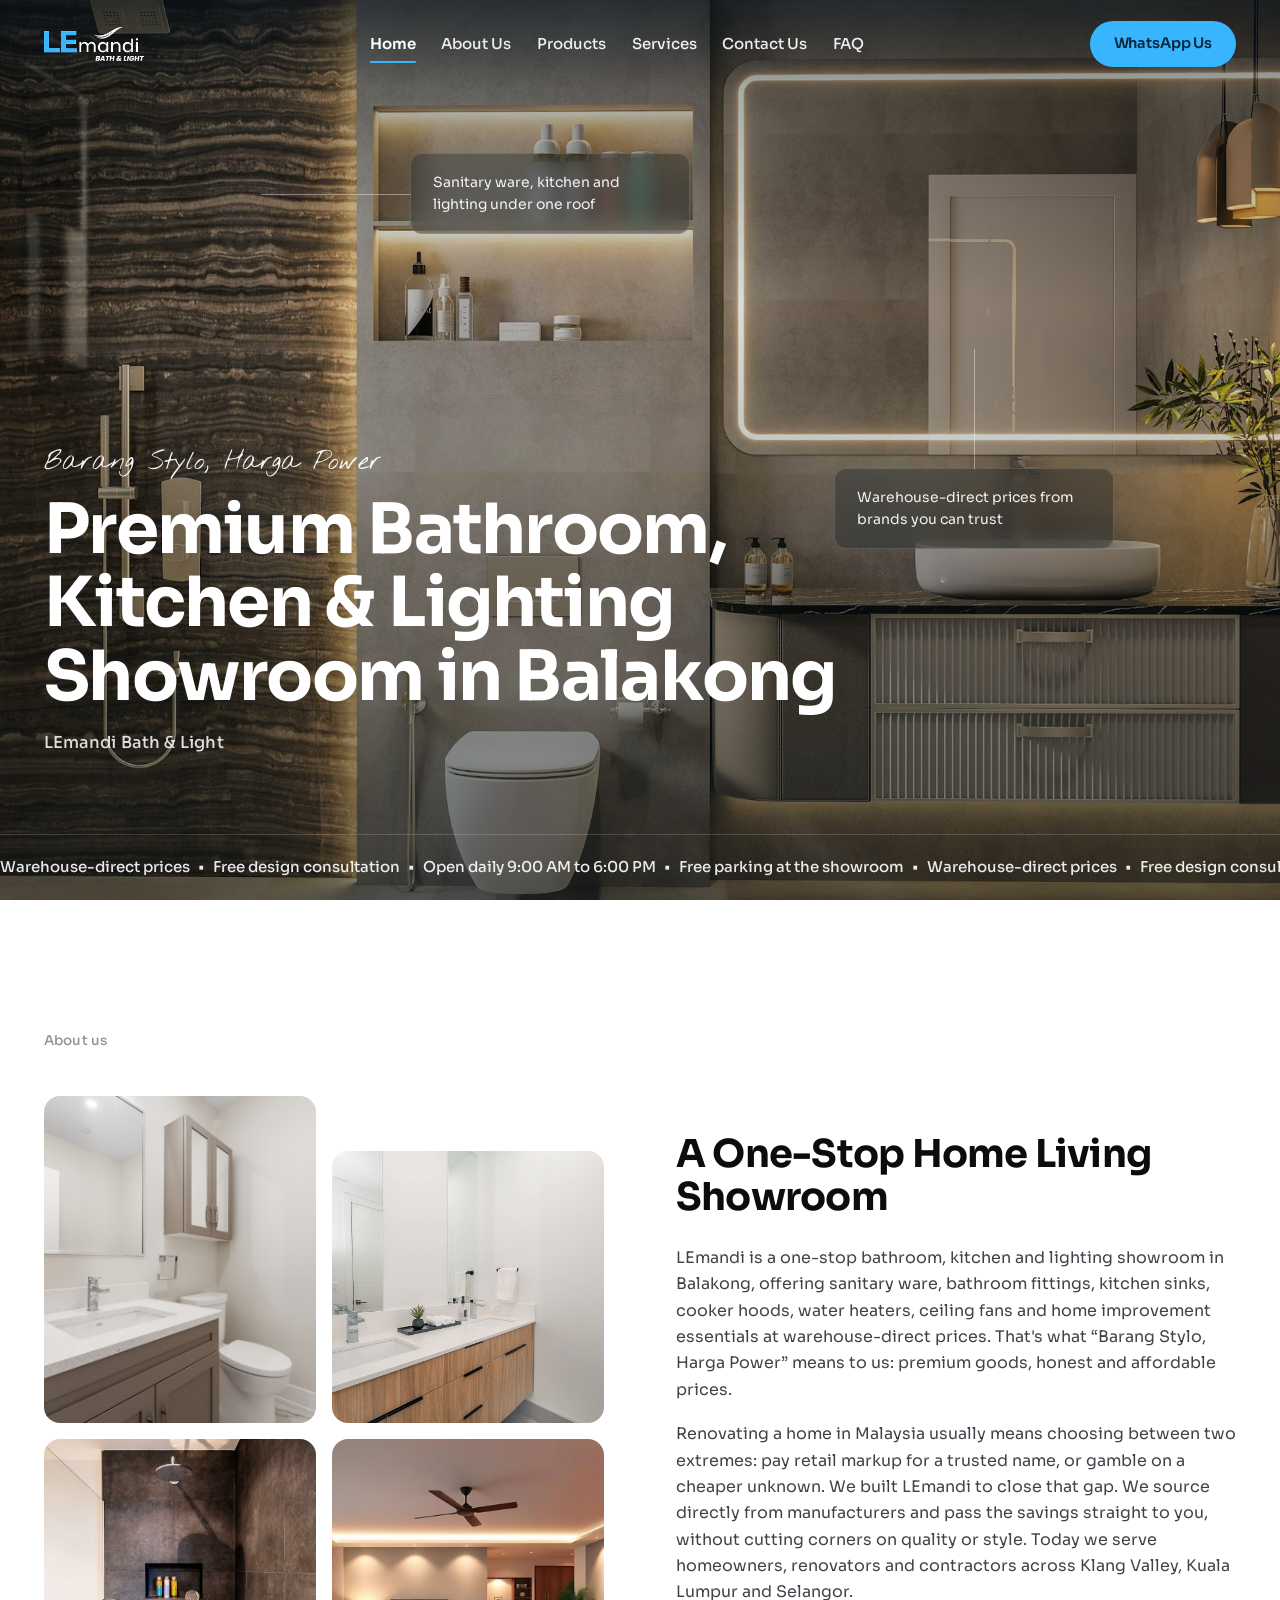
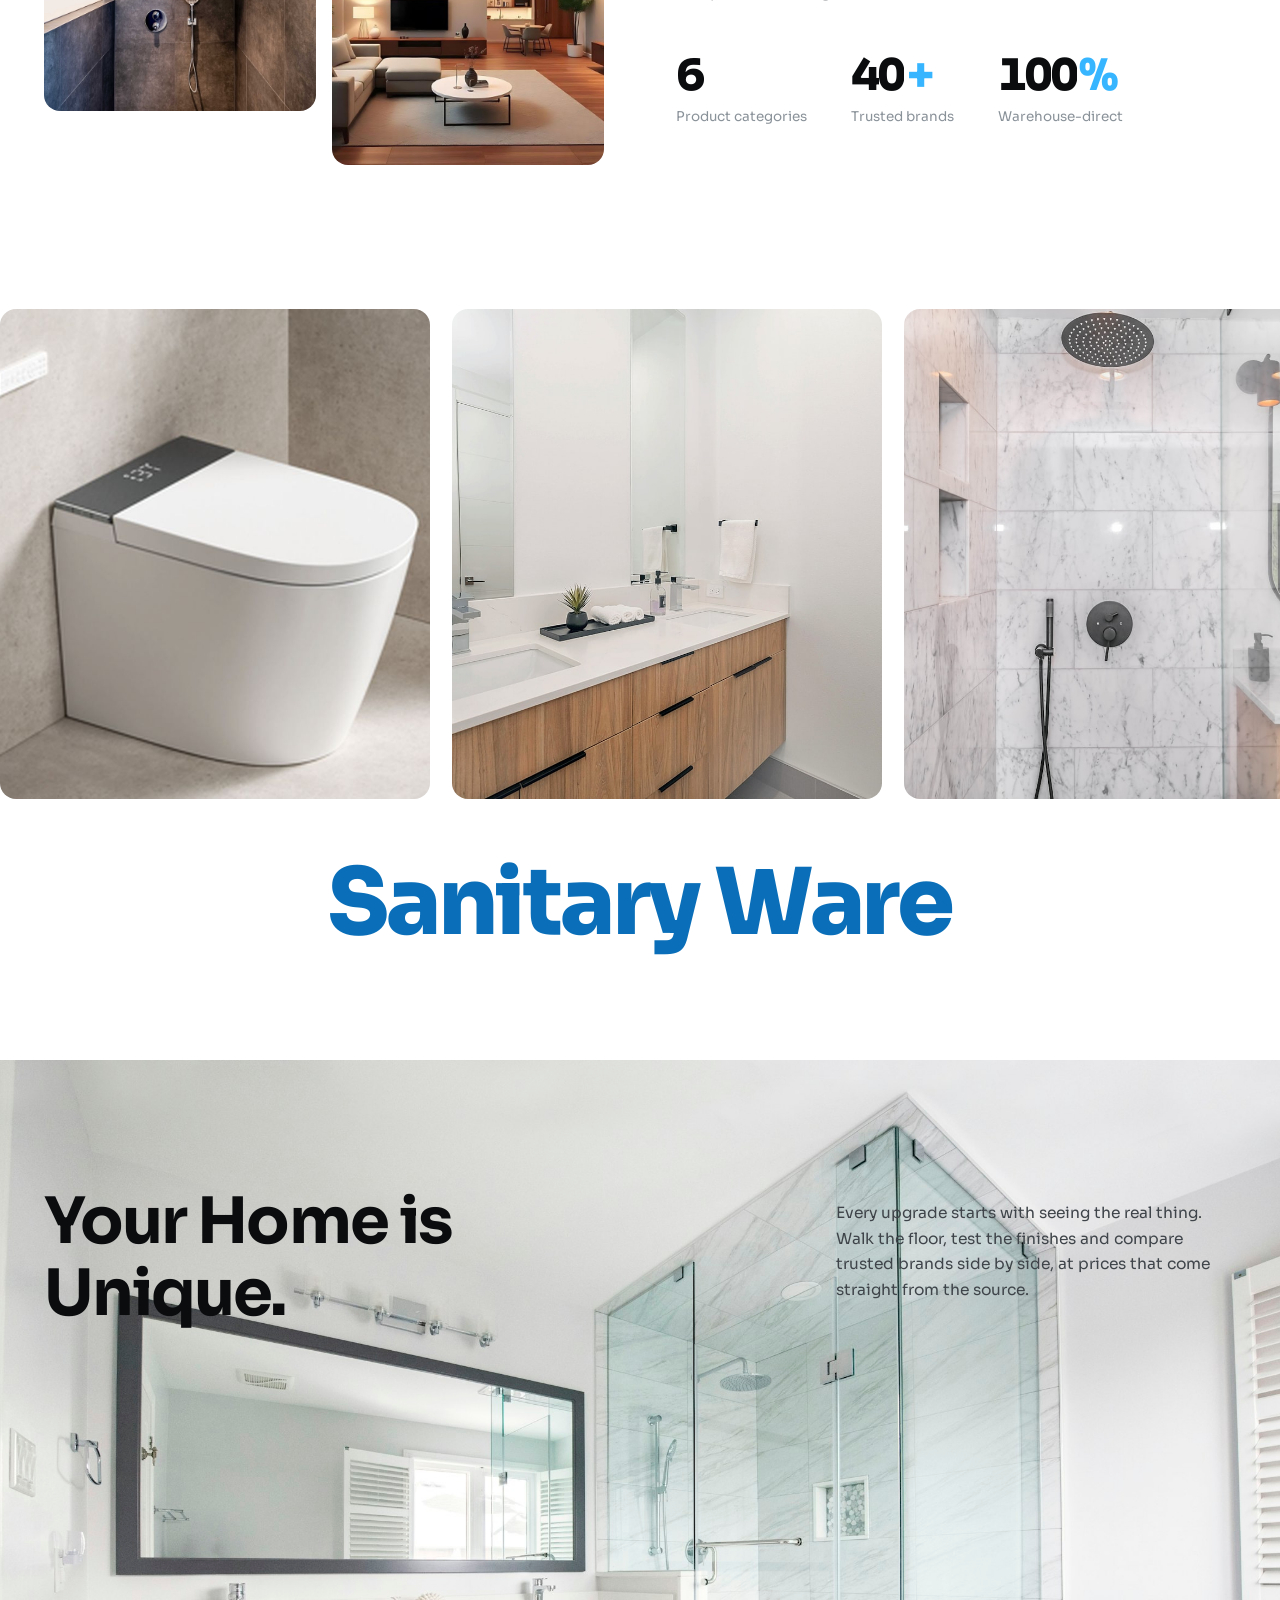
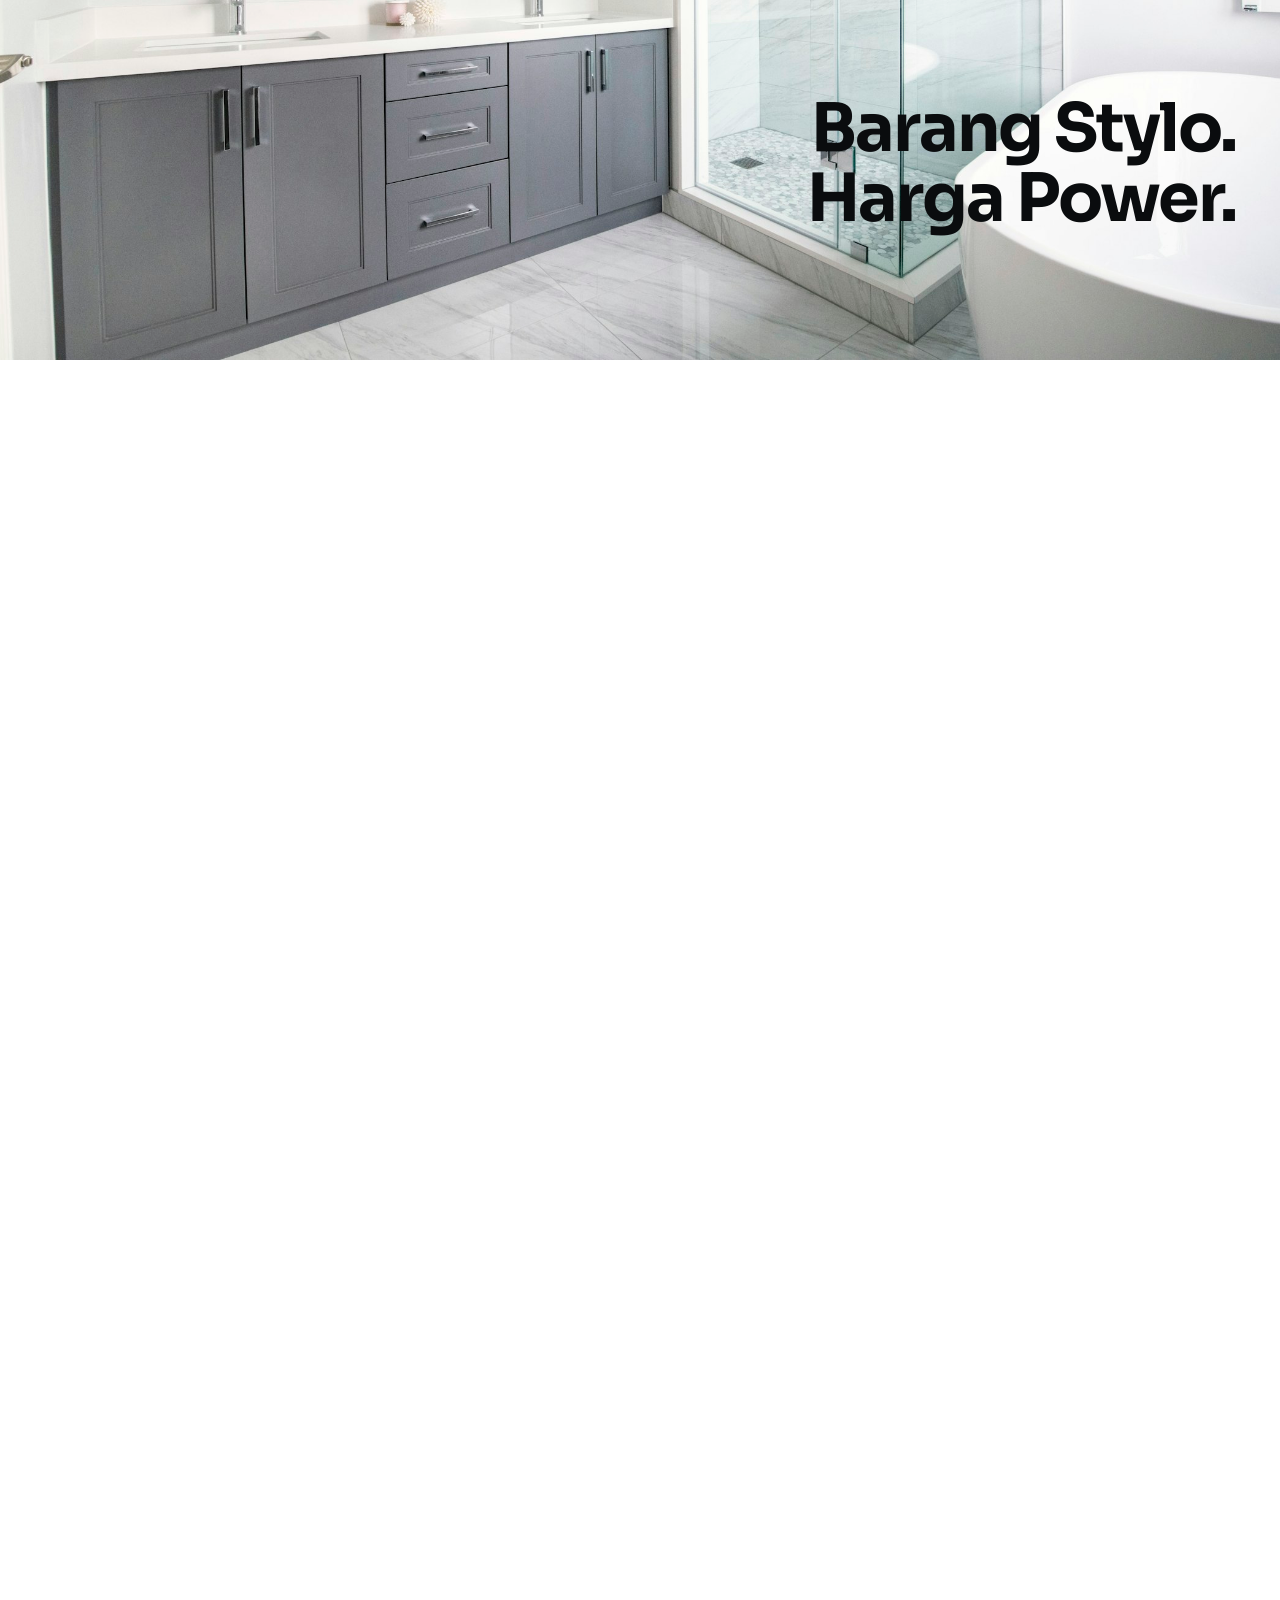
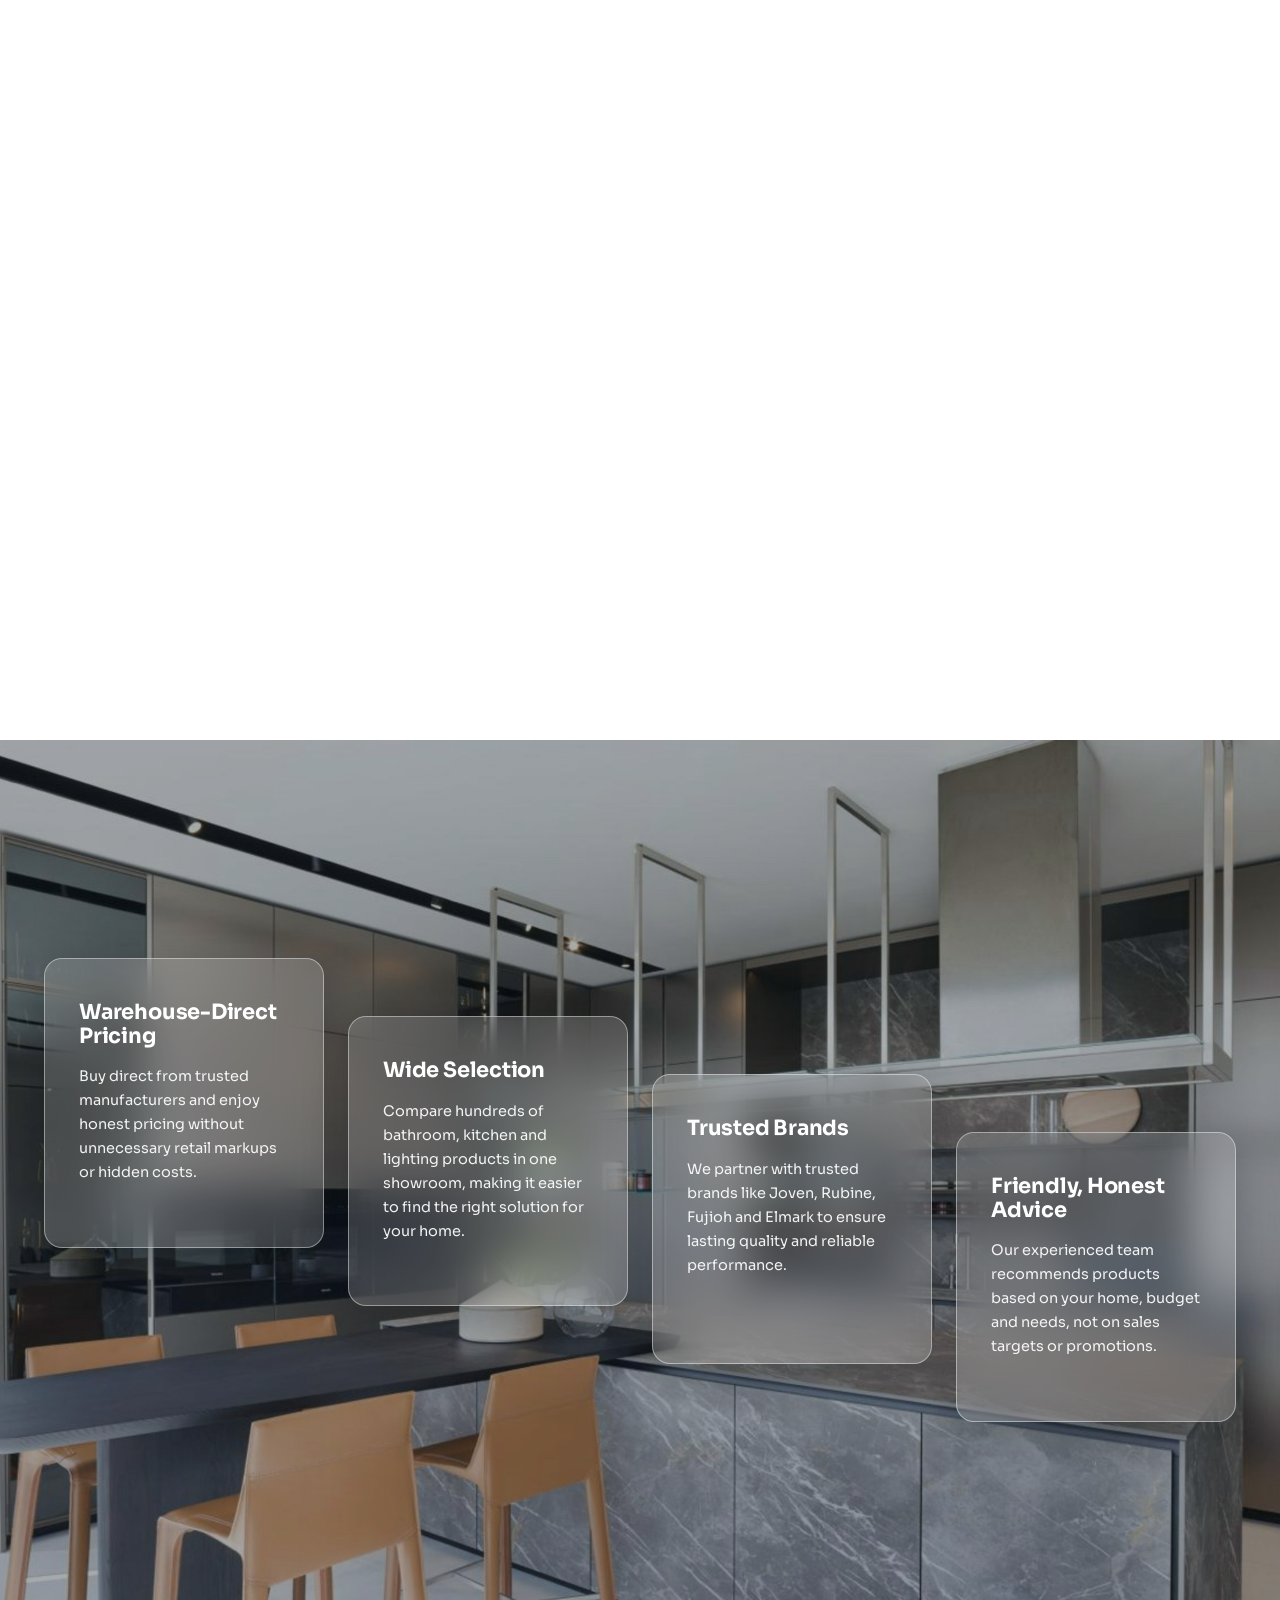
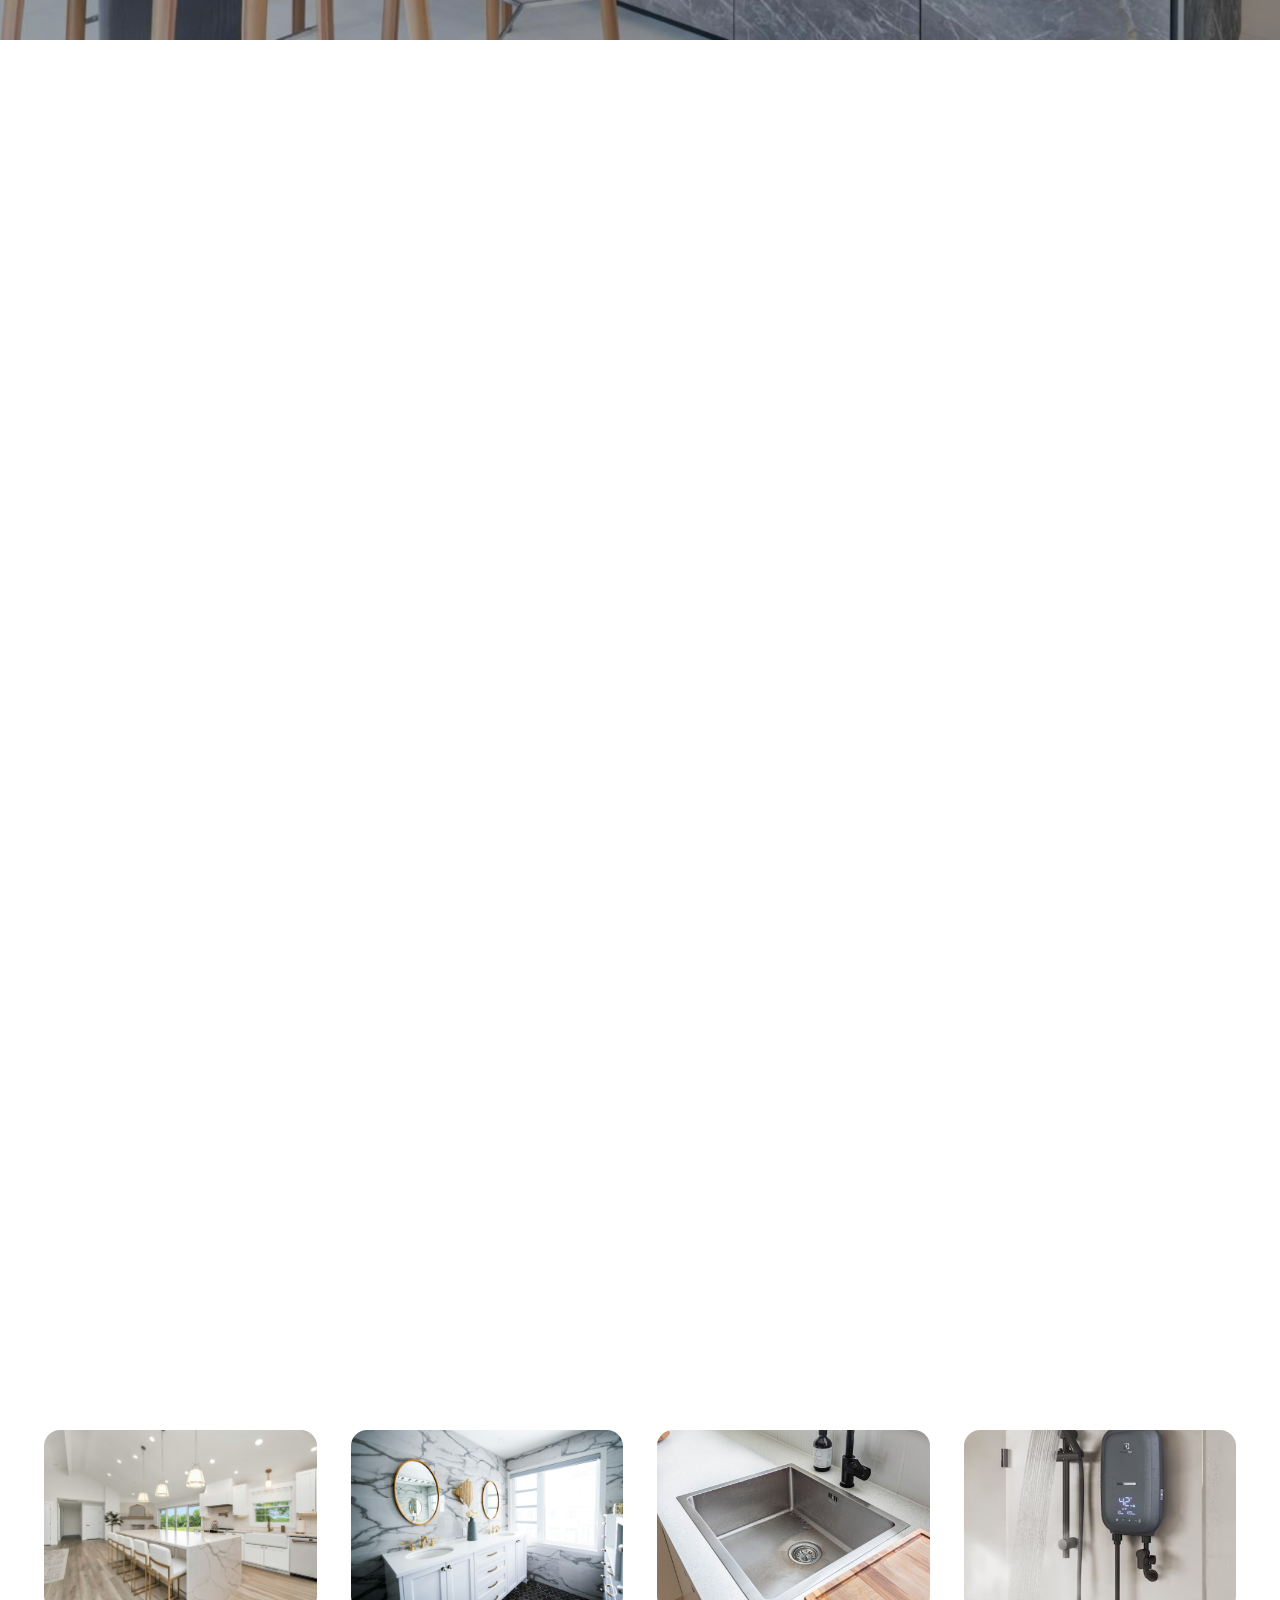
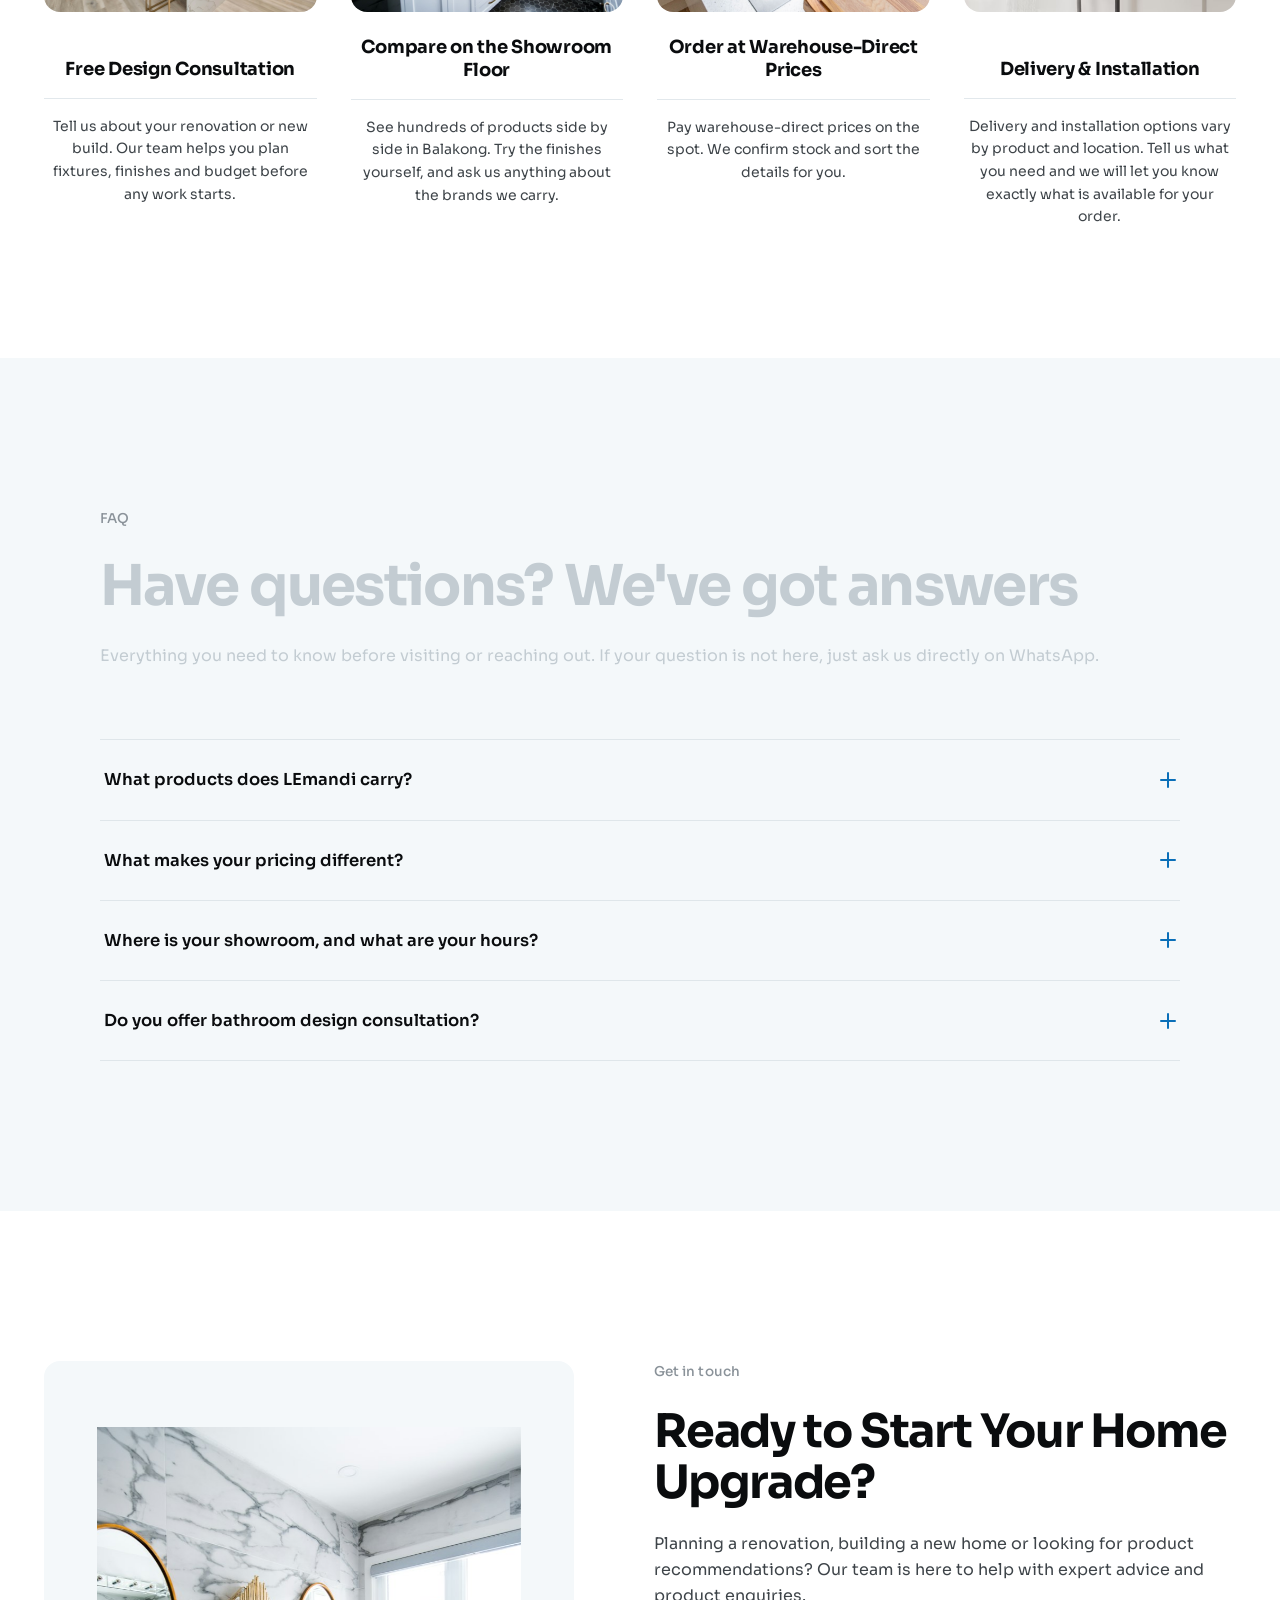
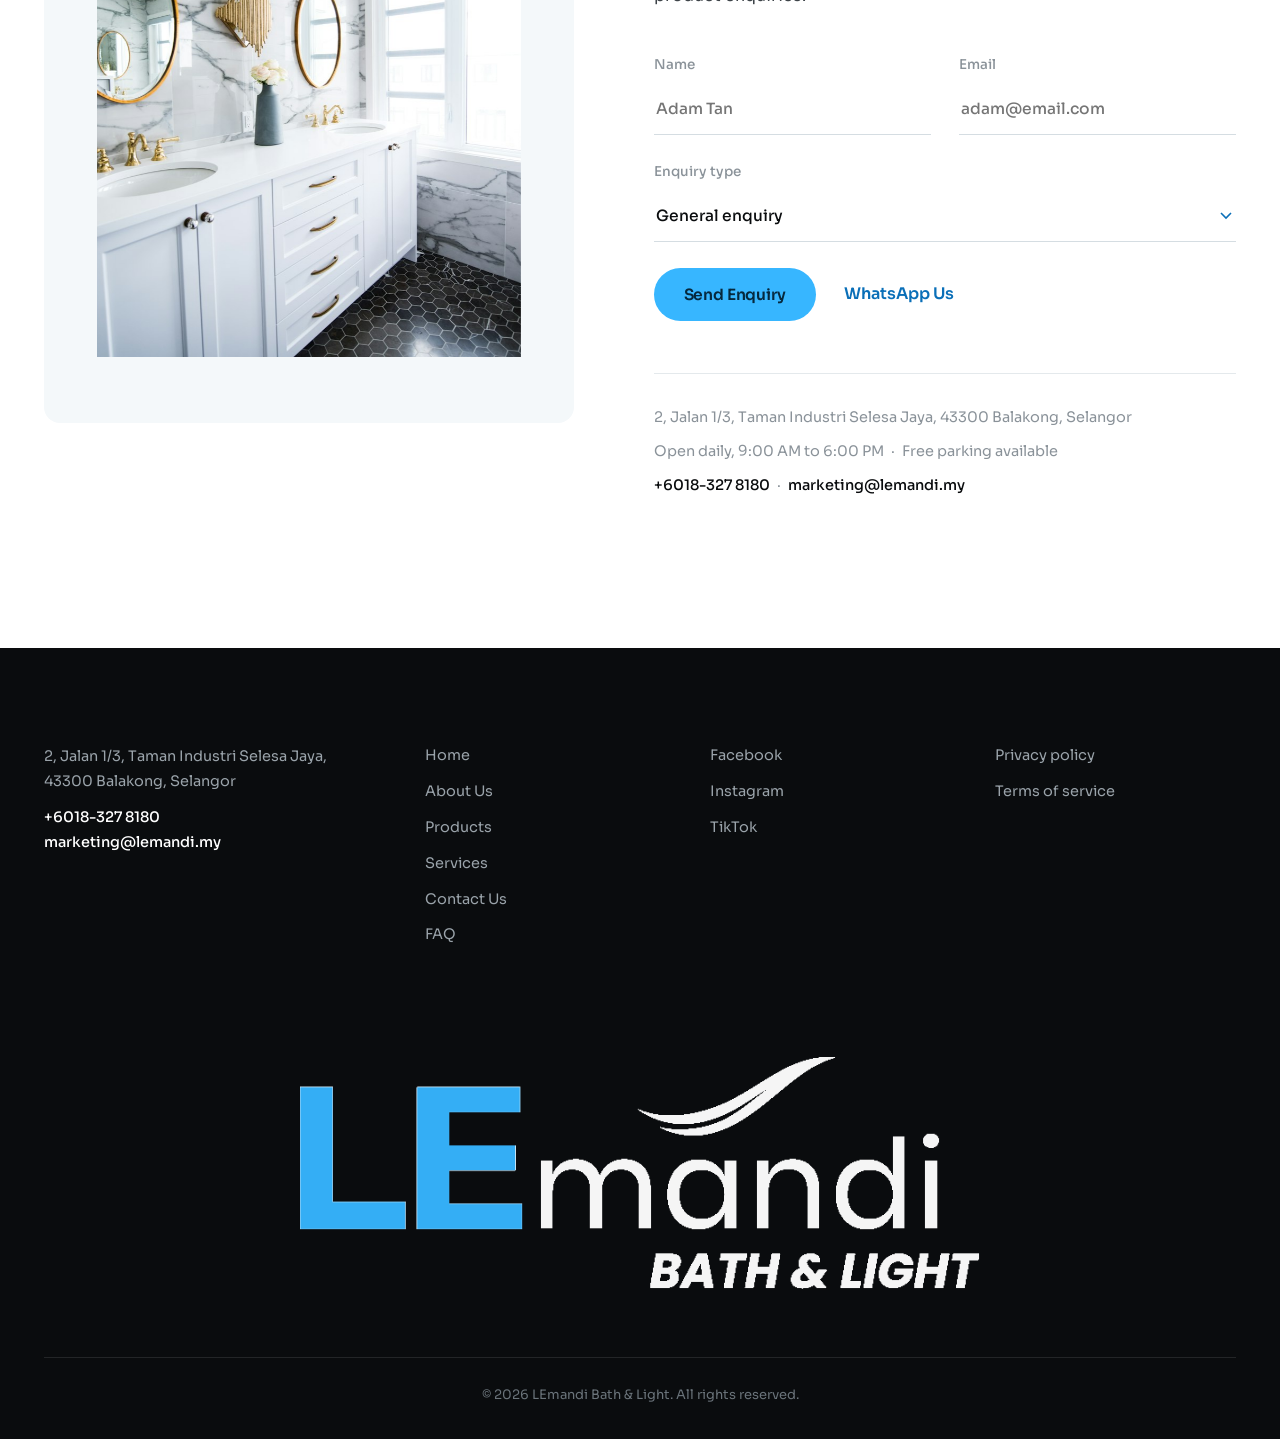
==== commit f28a7096: "Client amendments round 2: burger on mobile only, reel motion, grid alignment, process redesign, rea" ====
--- a/index.html
+++ b/index.html
@@ -27,7 +27,19 @@
     <a href="faq.html">FAQ</a>
   </nav>
   <a class="hd__wa" href="https://wa.me/60183278180">WhatsApp Us</a>
+  <button class="burger" aria-label="Menu" aria-expanded="false"><span></span><span></span></button>
 </header>
+
+<div class="menu" aria-hidden="true">
+  <nav class="menu__nav">
+    <a href="index.html" class="cur" style="--d:0">Home</a>
+    <a href="about.html" style="--d:1">About Us</a>
+    <a href="products.html" style="--d:2">Products</a>
+    <a href="services.html" style="--d:3">Services</a>
+    <a href="contact.html" style="--d:4">Contact Us</a>
+    <a href="faq.html" style="--d:5">FAQ</a>
+  </nav>
+</div>
 
 <main>
 
@@ -150,28 +162,24 @@
 <section class="proc" id="process">
   <div class="proc__grid">
     <div class="step" data-rv>
-      <span class="step__no">01</span>
+      <div class="step__thumb"><img src="assets/adv.jpg" alt="Bright kitchen with marble island" loading="lazy"></div>
       <h3>Free Design Consultation</h3>
       <p>Tell us about your renovation or new build. Our team helps you plan fixtures, finishes and budget before any work starts.</p>
-      <div class="frame frame--scale"><img src="assets/adv.jpg" alt="Bright kitchen with marble island" loading="lazy"></div>
-    </div>
-    <div class="step" data-rv>
-      <span class="step__no">02</span>
+    </div>
+    <div class="step" data-rv>
+      <div class="step__thumb"><img src="assets/showroom.jpg" alt="Bathroom vanity display on the showroom floor" loading="lazy"></div>
       <h3>Compare on the Showroom Floor</h3>
       <p>See hundreds of products side by side in Balakong. Try the finishes yourself, and ask us anything about the brands we carry.</p>
-      <div class="frame frame--scale"><img src="assets/showroom.jpg" alt="Bathroom vanity display with double basins and mirrors" loading="lazy"></div>
-    </div>
-    <div class="step" data-rv>
-      <span class="step__no">03</span>
+    </div>
+    <div class="step" data-rv>
+      <div class="step__thumb"><img src="assets/cat4.jpg" alt="Stainless steel kitchen sink" loading="lazy"></div>
       <h3>Order at Warehouse-Direct Prices</h3>
       <p>Pay warehouse-direct prices on the spot. We confirm stock and sort the details for you.</p>
-      <div class="frame frame--scale"><img src="assets/cat4.jpg" alt="Stainless steel kitchen sink" loading="lazy"></div>
-    </div>
-    <div class="step" data-rv>
-      <span class="step__no">04</span>
+    </div>
+    <div class="step" data-rv>
+      <div class="step__thumb"><img src="assets/cat6.jpg" alt="Instant water heater with hand shower" loading="lazy"></div>
       <h3>Delivery &amp; Installation</h3>
       <p>Delivery and installation options vary by product and location. Tell us what you need and we will let you know exactly what is available for your order.</p>
-      <div class="frame frame--scale"><img src="assets/cat6.jpg" alt="Instant water heater and hand shower" loading="lazy"></div>
     </div>
   </div>
 </section>
@@ -258,7 +266,7 @@
       <a href="#">Privacy policy</a><a href="#">Terms of service</a>
     </div>
   </div>
-  <div class="ft__word" aria-hidden="true"><span>LE</span>mandi</div>
+  <div class="ft__word" aria-hidden="true"><img src="assets/logo-white.png" alt="LEmandi Bath &amp; Light logo" loading="lazy"></div>
   <p class="ft__bar">© 2026 LEmandi Bath &amp; Light. All rights reserved.</p>
 </footer>
 
--- a/style.css
+++ b/style.css
@@ -96,6 +96,44 @@
 }
 .hd__wa:hover{background:var(--blue-mid)}
 
+/* burger: small screens only */
+.burger{position:relative;width:52px;height:44px;z-index:70;display:none}
+.burger span{
+  position:absolute;left:10px;right:10px;height:3px;border-radius:3px;
+  background:var(--blue-deep);
+  transition:transform .4s cubic-bezier(.6,.05,.2,1),top .4s cubic-bezier(.6,.05,.2,1),background .3s ease;
+}
+html.hd-invert .burger span{background:#fff}
+.burger span:nth-child(1){top:16px}
+.burger span:nth-child(2){top:25px}
+html.menu-open .burger span:nth-child(1){top:20px;transform:rotate(45deg)}
+html.menu-open .burger span:nth-child(2){top:20px;transform:rotate(-45deg)}
+html.menu-open .burger span{background:#fff}
+html.menu-open{overflow:hidden}
+html.menu-open .hd{background:transparent;box-shadow:none}
+html.menu-open .hd__logo .lg--dark{opacity:0}
+html.menu-open .hd__logo .lg--light{opacity:1}
+
+/* fullscreen menu (opened by the burger on small screens) */
+.menu{
+  position:fixed;inset:0;z-index:50;
+  display:grid;place-items:center;
+  background:rgba(38,52,62,.55);
+  -webkit-backdrop-filter:blur(26px);backdrop-filter:blur(26px);
+  opacity:0;visibility:hidden;transform:translateY(-6%);
+  transition:opacity .55s cubic-bezier(.6,.05,.2,1),transform .55s cubic-bezier(.6,.05,.2,1),visibility 0s .55s;
+}
+html.menu-open .menu{opacity:1;visibility:visible;transform:none;transition-delay:0s}
+.menu__nav{display:flex;flex-direction:column;align-items:center;gap:14px}
+.menu__nav a{
+  color:#fff;font-size:clamp(34px,4.6vw,54px);font-weight:600;letter-spacing:-.02em;line-height:1.25;
+  opacity:0;transform:translateY(26px);
+  transition:opacity .5s ease,transform .5s ease,color .25s ease;
+  transition-delay:0s;
+}
+html.menu-open .menu__nav a{opacity:1;transform:none;transition-delay:calc(.12s + var(--d)*60ms),calc(.12s + var(--d)*60ms),0s}
+.menu__nav a:hover,.menu__nav a.cur{color:var(--blue)}
+
 /* ─── back to top ─── */
 .totop{
   position:fixed;right:34px;bottom:34px;z-index:70;
@@ -172,11 +210,10 @@
 .about{padding:130px 44px 110px;max-width:1360px;margin:0 auto}
 .about .label{margin-bottom:44px}
 .about__grid{display:grid;grid-template-columns:1fr 1fr;gap:72px;align-items:center}
-.about__imgs{display:grid;grid-template-columns:1fr 1fr;gap:16px;align-items:start}
-.about__imgs .frame:nth-child(2){margin-top:26px}
-.about__imgs .frame:nth-child(3){margin-top:-10px}
+.about__imgs{display:grid;grid-template-columns:1fr 1fr;gap:16px;align-items:end}
 .frame{border-radius:var(--r);overflow:hidden;background:var(--soft)}
 .frame img{width:100%;height:100%;object-fit:cover;aspect-ratio:1}
+.about__imgs .frame:nth-child(3){align-self:start}
 .about__imgs .frame img{height:auto}
 .about__imgs .frame:nth-child(1) img,
 .about__imgs .frame:nth-child(4) img{aspect-ratio:5/6}
@@ -198,7 +235,6 @@
 .reel{padding:34px 0 104px;overflow:hidden}
 .reel__viewport{overflow:hidden}
 .reel__track{display:flex;width:max-content;animation:reel 46s linear infinite}
-.reel:hover .reel__track{animation-play-state:paused}
 .reel__set{display:flex;gap:22px;padding-right:22px}
 .reel__item{
   position:relative;flex:0 0 auto;width:430px;height:490px;
@@ -231,23 +267,18 @@
 /* ─── gallery scrub ─── */
 .gal{height:320vh;position:relative}
 .gal__sticky{position:sticky;top:0;height:100vh;height:100dvh;overflow:hidden;background:#fff}
-.gal__copy{position:absolute;z-index:1;top:14%;left:44px;right:44px;
+.gal__copy{position:absolute;z-index:3;top:14%;left:44px;right:44px;
   display:flex;justify-content:space-between;gap:60px;align-items:flex-start}
 .gal__a{font-size:clamp(40px,5vw,72px);font-weight:700;letter-spacing:-.03em;max-width:7em}
 .gal__p{max-width:400px;font-size:15.5px;color:var(--body);padding-top:14px}
-.gal__b{position:absolute;z-index:1;right:44px;bottom:14%;text-align:right;
-  font-size:clamp(34px,4.2vw,80px);font-weight:700;letter-spacing:-.03em;line-height:1.05;opacity:0}
+.gal__b{position:absolute;z-index:3;right:44px;bottom:14%;text-align:right;
+  font-size:clamp(40px,5.2vw,84px);font-weight:700;letter-spacing:-.03em;line-height:1.05;opacity:0}
 .gal__card{
   position:absolute;z-index:2;left:50%;top:58%;
   width:560px;height:400px;transform:translate(-50%,-50%) rotate(-9deg);
   border-radius:var(--r);overflow:hidden;will-change:width,height,transform;
 }
 .gal__card img{width:100%;height:100%;object-fit:cover}
-
-@media(max-width:1500px){
-  .gal__b{font-size:clamp(30px,3.3vw,52px)}
-  .gal__p{max-width:340px}
-}
 
 /* ─── advantages ─── */
 .adv{height:240vh;position:relative}
@@ -274,13 +305,19 @@
   .advcard:nth-child(4){margin-top:174px}
 }
 
-/* ─── process ─── */
-.proc{padding:150px 44px;max-width:1360px;margin:0 auto}
-.proc__grid{display:grid;grid-template-columns:1fr 1fr;gap:88px 72px}
-.step__no{display:block;font-size:clamp(40px,4vw,58px);font-weight:800;color:var(--blue);letter-spacing:-.03em;margin-bottom:18px}
-.step h3{font-size:clamp(22px,2vw,29px);margin-bottom:14px}
-.step p{max-width:520px;font-size:15px;color:var(--body);margin-bottom:30px}
-.frame--scale img{aspect-ratio:4/3;transform:scale(.8);will-change:transform}
+/* ─── process: four compact cells, image on top, rule under the title ─── */
+.proc{padding:130px 44px;max-width:1360px;margin:0 auto}
+.proc__grid{display:grid;grid-template-columns:repeat(4,1fr);gap:34px}
+.step{text-align:center}
+.step__thumb{width:100%;aspect-ratio:3/2;border-radius:16px;overflow:hidden;margin:0 0 24px;background:var(--soft)}
+.step__thumb img{width:100%;height:100%;object-fit:cover}
+.step h3{
+  font-size:18px;letter-spacing:-.015em;line-height:1.3;
+  min-height:calc(2.6em + 16px);
+  display:flex;align-items:flex-end;justify-content:center;
+  padding-bottom:16px;border-bottom:1px solid #E2E8EC;margin-bottom:16px;
+}
+.step p{font-size:14px;color:var(--body);line-height:1.62;max-width:270px;margin:0 auto}
 
 /* ─── faq ─── */
 .faq{background:var(--soft);padding:150px 44px}
@@ -338,17 +375,8 @@
 .ft__col a:hover{color:#fff}
 .ft__col--addr p{font-size:14.5px;line-height:1.7}
 .ft__col--addr a{color:#fff;font-weight:500}
-.ft__word{
-  margin:110px auto 0;max-width:1360px;text-align:center;
-  font-size:clamp(88px,16.5vw,250px);font-weight:800;letter-spacing:-.04em;line-height:.94;
-  background:linear-gradient(115deg,#2E353B 0%,#5A646C 28%,#C9D4DB 50%,#4A535A 72%,#22282D 100%);
-  -webkit-background-clip:text;background-clip:text;color:transparent;
-  user-select:none;
-}
-.ft__word span{
-  background:linear-gradient(115deg,#0A6FB8 0%,#37B6FF 55%,#7FCDFB 100%);
-  -webkit-background-clip:text;background-clip:text;color:transparent;
-}
+.ft__word{margin:110px auto 0;text-align:center;user-select:none}
+.ft__word img{display:inline-block;width:min(680px,74vw);height:auto;opacity:.96}
 .ft__bar{margin-top:60px;text-align:center;font-size:13px;color:#6A737A;
   border-top:1px solid rgba(255,255,255,.1);padding-top:26px}
 
@@ -359,14 +387,11 @@
   .reel__item{width:330px;height:390px}
 }
 @media(max-width:860px){
-  .hd{padding:8px 22px 0;height:auto;flex-wrap:wrap;gap:10px 14px}
-  html.hd-solid .hd{height:auto}
+  .hd{padding:0 18px;height:74px;gap:12px}
+  html.hd-solid .hd{height:64px}
+  .hd__nav{display:none}
   .hd__wa{margin-left:auto;padding:9px 18px;font-size:13.5px}
-  .hd__nav{order:3;flex-basis:100%;overflow-x:auto;gap:20px;padding:4px 0 10px;scrollbar-width:none;
-    -webkit-mask-image:linear-gradient(90deg,#000 86%,transparent);mask-image:linear-gradient(90deg,#000 86%,transparent)}
-  .hd__nav::-webkit-scrollbar{display:none}
-  .hd__nav a{font-size:14px;flex:none}
-  .hd__nav a::after{bottom:-4px}
+  .burger{display:block}
   .totop{right:18px;bottom:18px;width:52px;height:52px}
   .totop__arw{width:18px;height:18px}
   .hero__pill{top:96px;right:22px;padding:12px 24px}
@@ -395,8 +420,8 @@
   .adv__cards{left:22px;right:22px;grid-template-columns:1fr;gap:14px}
   .advcard{padding:24px 22px 26px;transform:translateY(90px)}
   .adv{height:300vh}
-  .proc{padding:100px 22px}
-  .proc__grid{grid-template-columns:1fr;gap:64px}
+  .proc{padding:80px 22px}
+  .proc__grid{grid-template-columns:1fr 1fr;gap:44px 24px}
   .faq{padding:100px 22px}
   .ct{padding:100px 22px}
   .ct__grid{grid-template-columns:1fr;gap:48px}
@@ -404,7 +429,8 @@
   .ft{padding:70px 22px 26px}
   .ft__top{grid-template-columns:1fr 1fr;gap:32px}
   .ft__col--addr{grid-column:1/-1}
-  .ft__word{font-size:clamp(48px,19vw,88px);margin-top:70px}
+  .ft__word{margin-top:64px}
+  .ft__word img{width:min(320px,80vw)}
 }
 
 /* ══════════════════════════════════════════════════════════════════
@@ -584,6 +610,7 @@
   .pg__trust{grid-template-columns:1fr 1fr}
 }
 @media(max-width:640px){
+  .proc__grid{grid-template-columns:1fr;gap:44px}
   .pgrid{grid-template-columns:1fr}
   .rel{grid-template-columns:1fr 1fr}
   .pg__thumbs{grid-template-columns:repeat(4,1fr)}
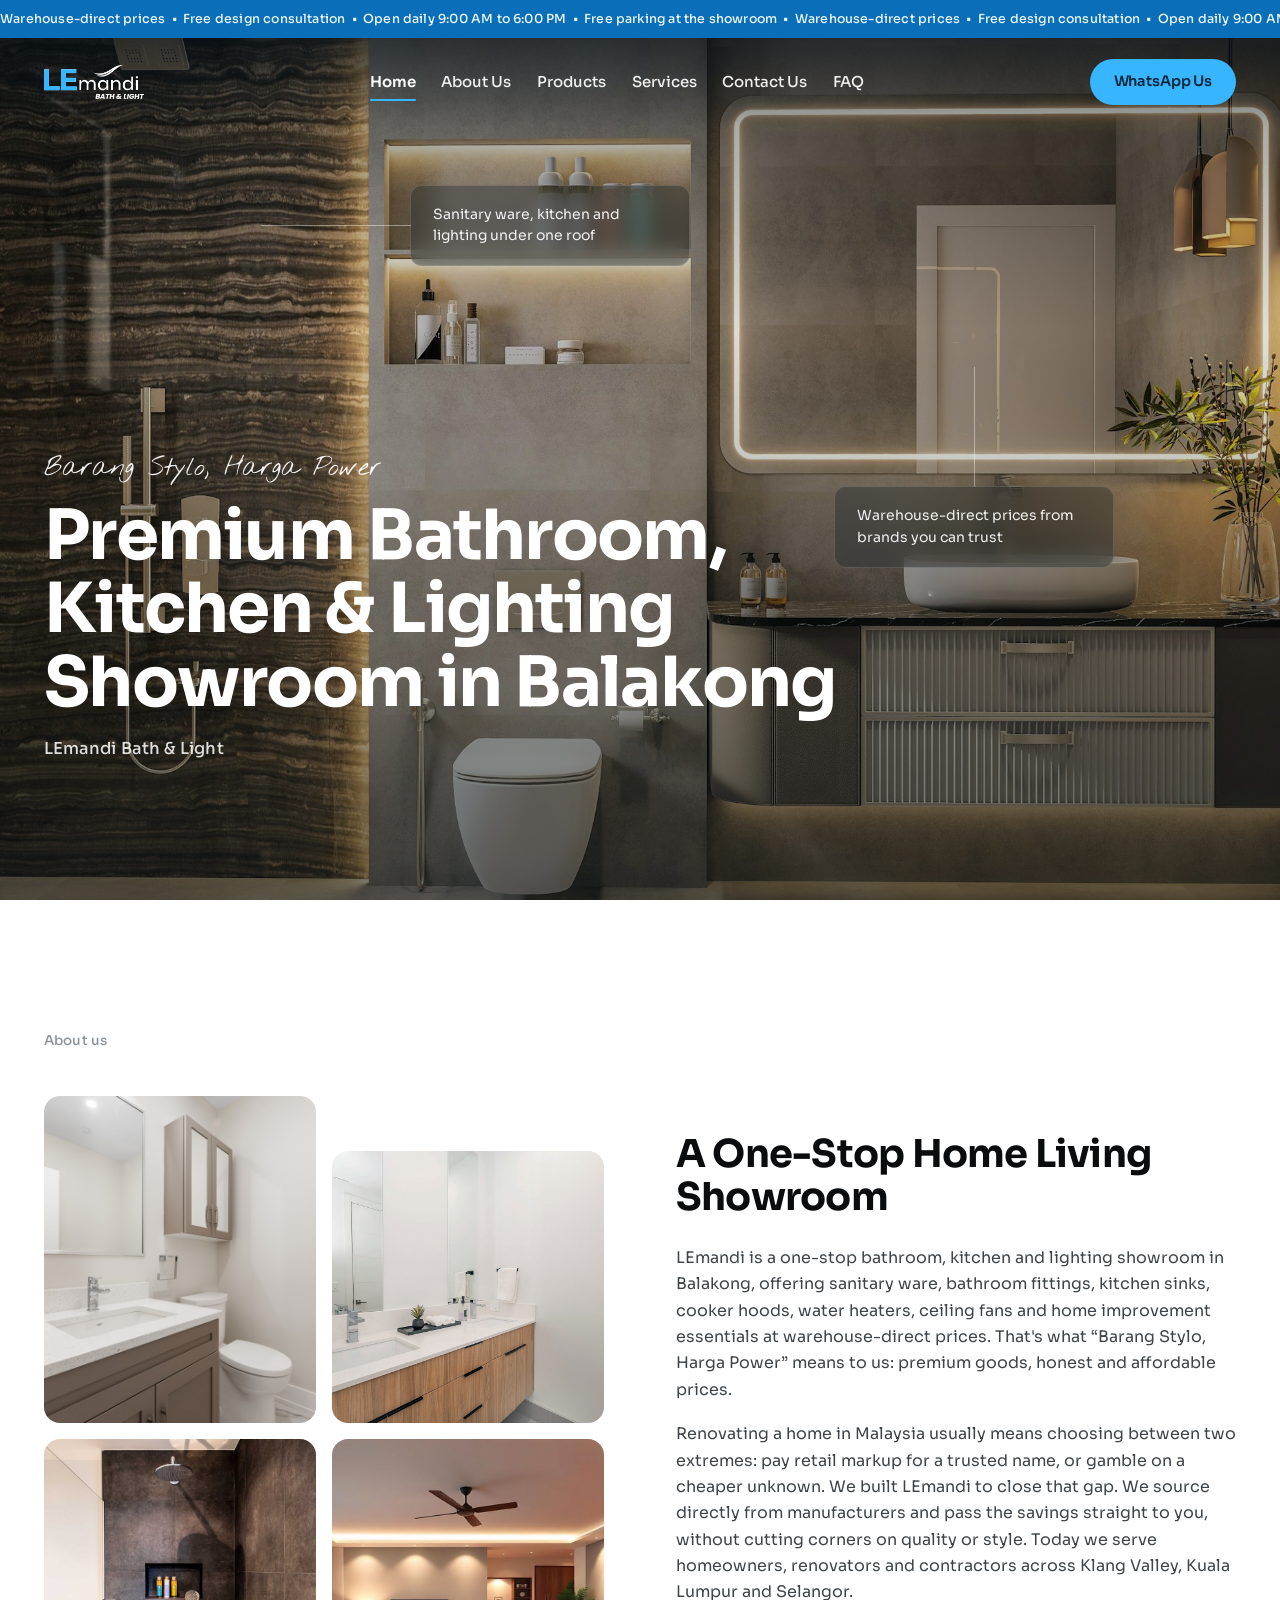
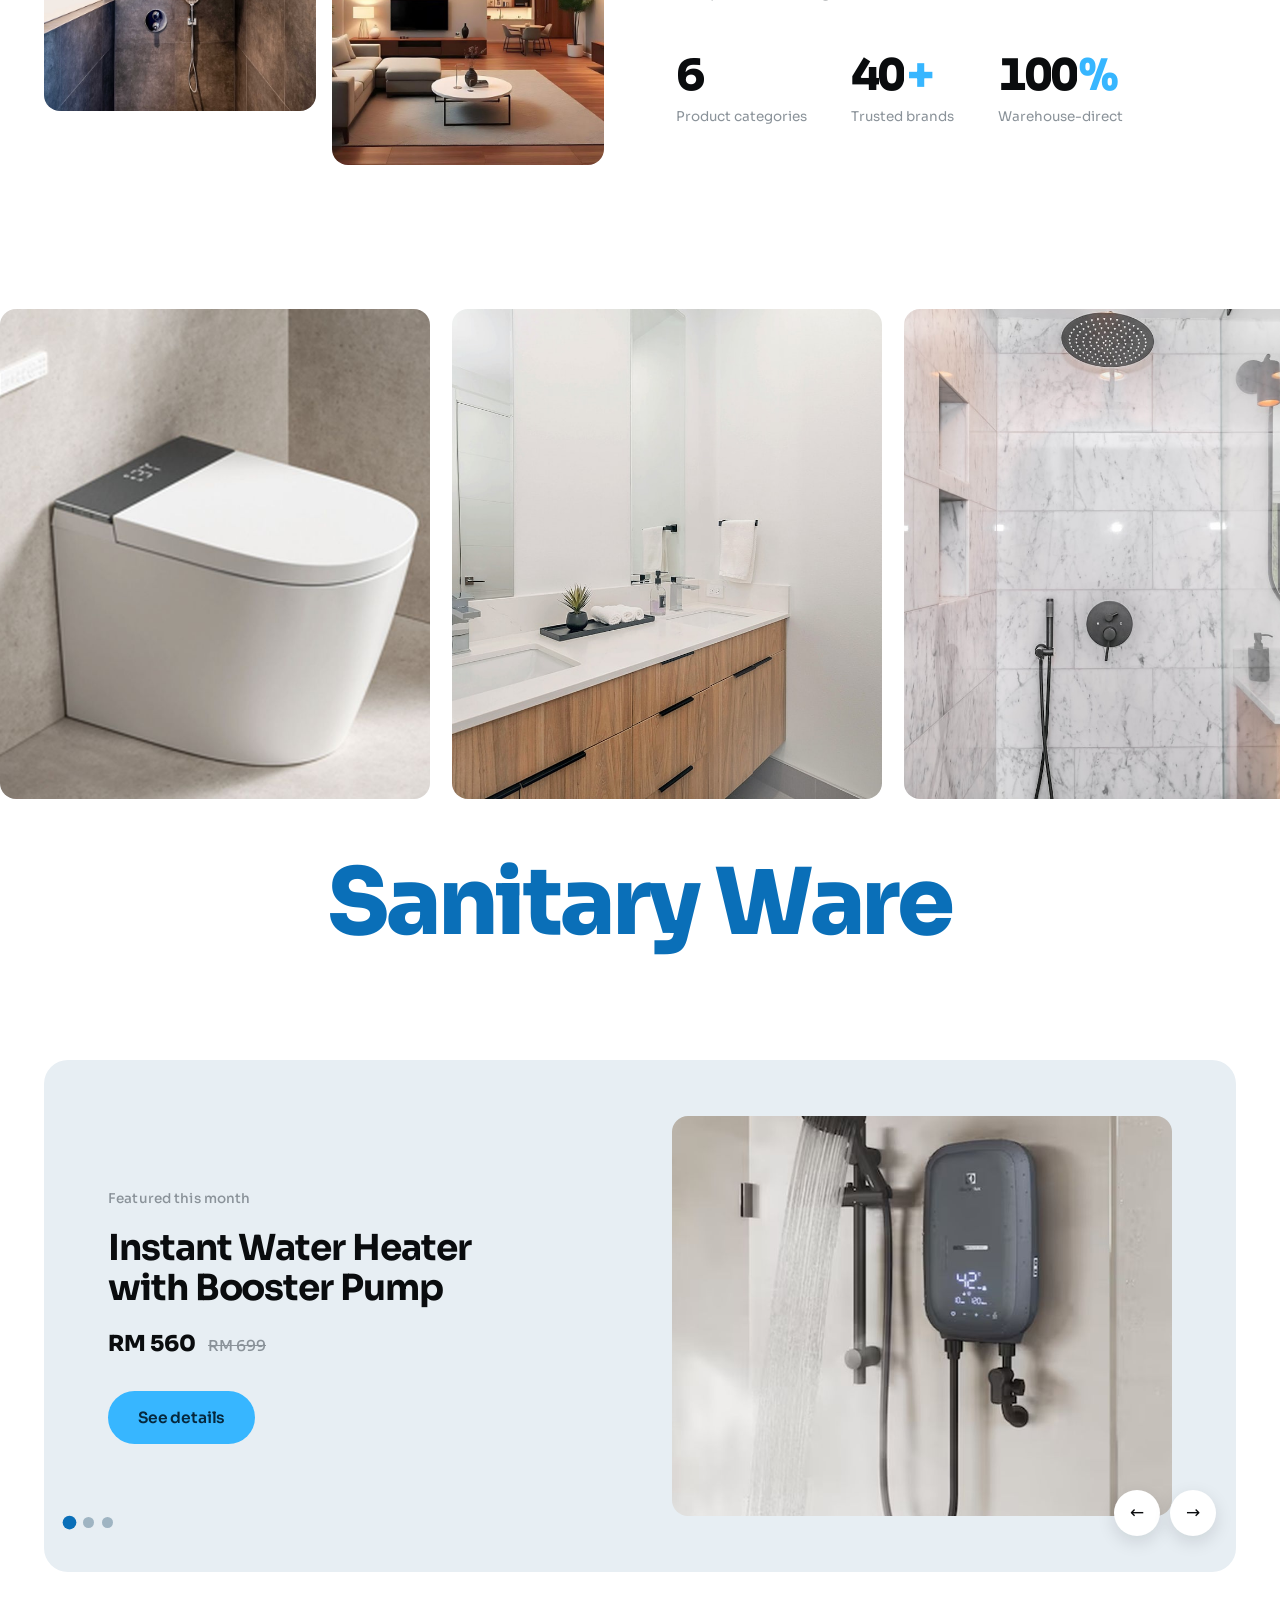
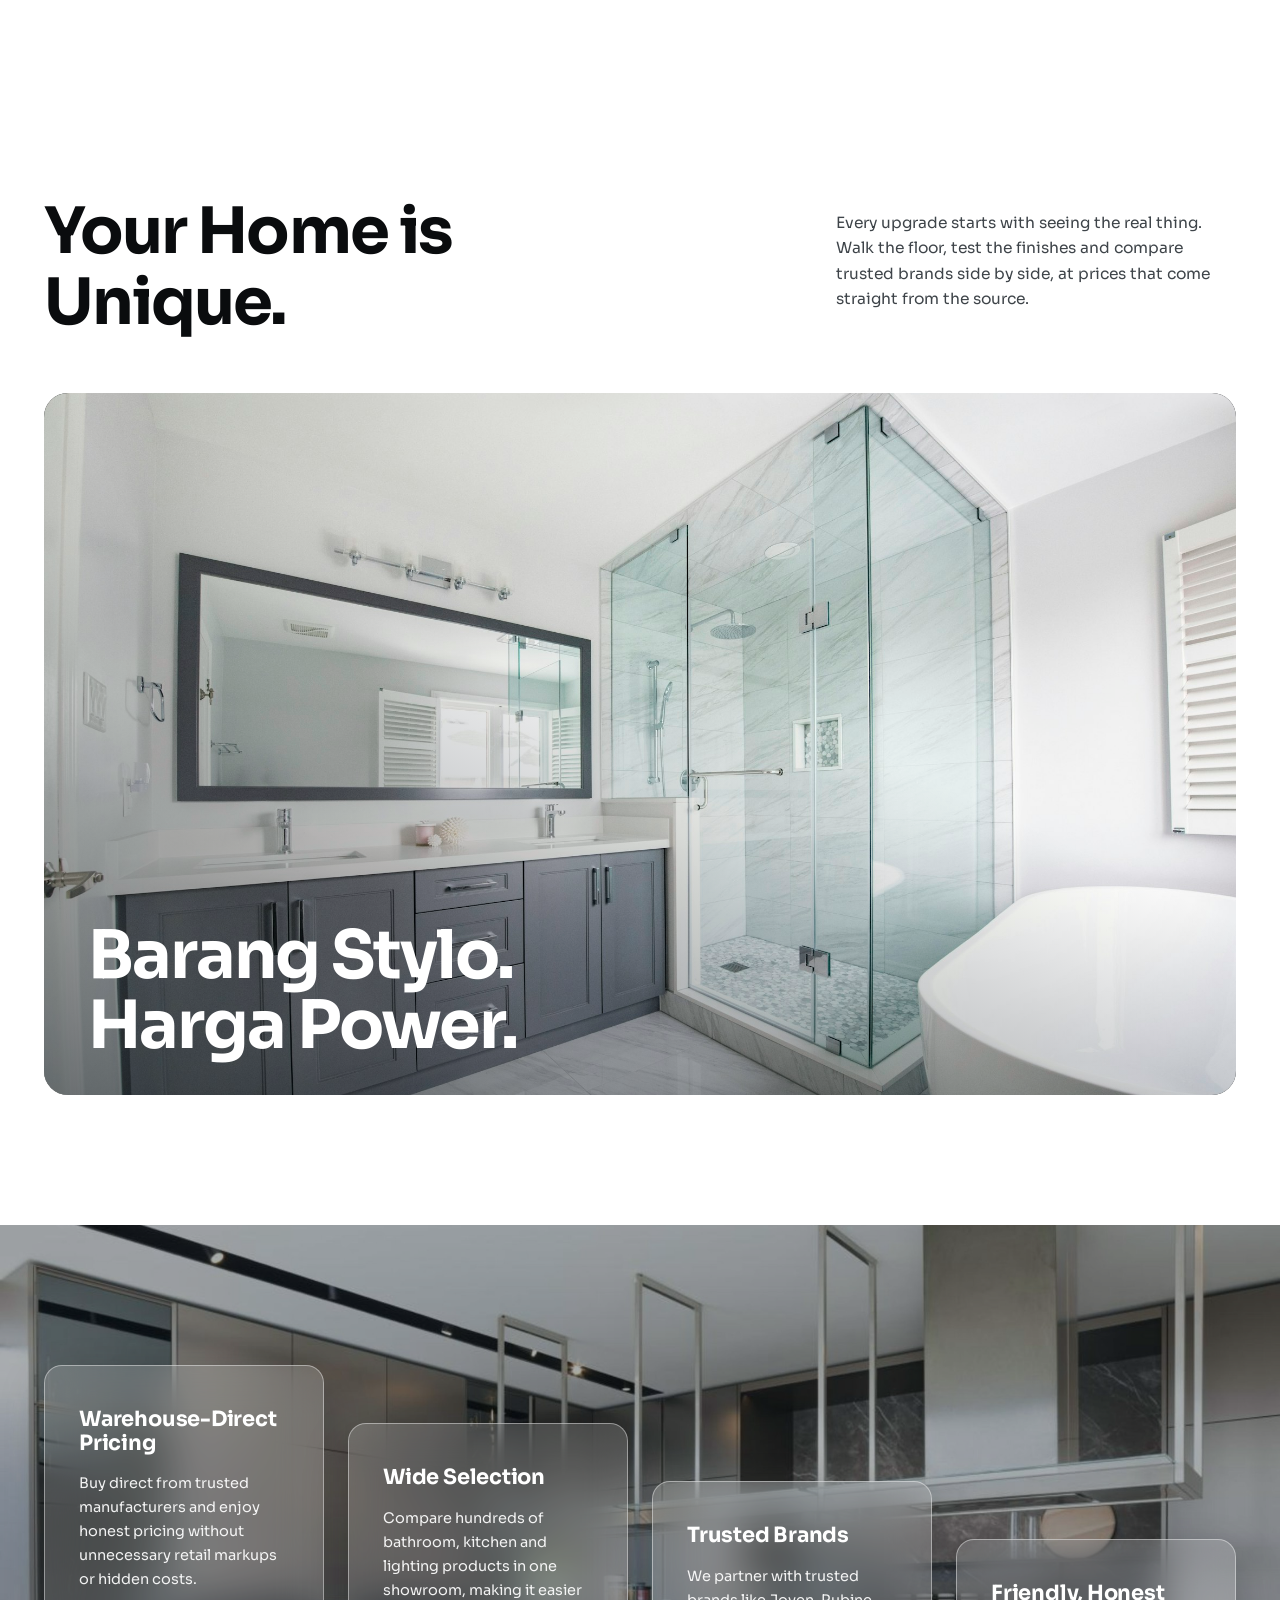
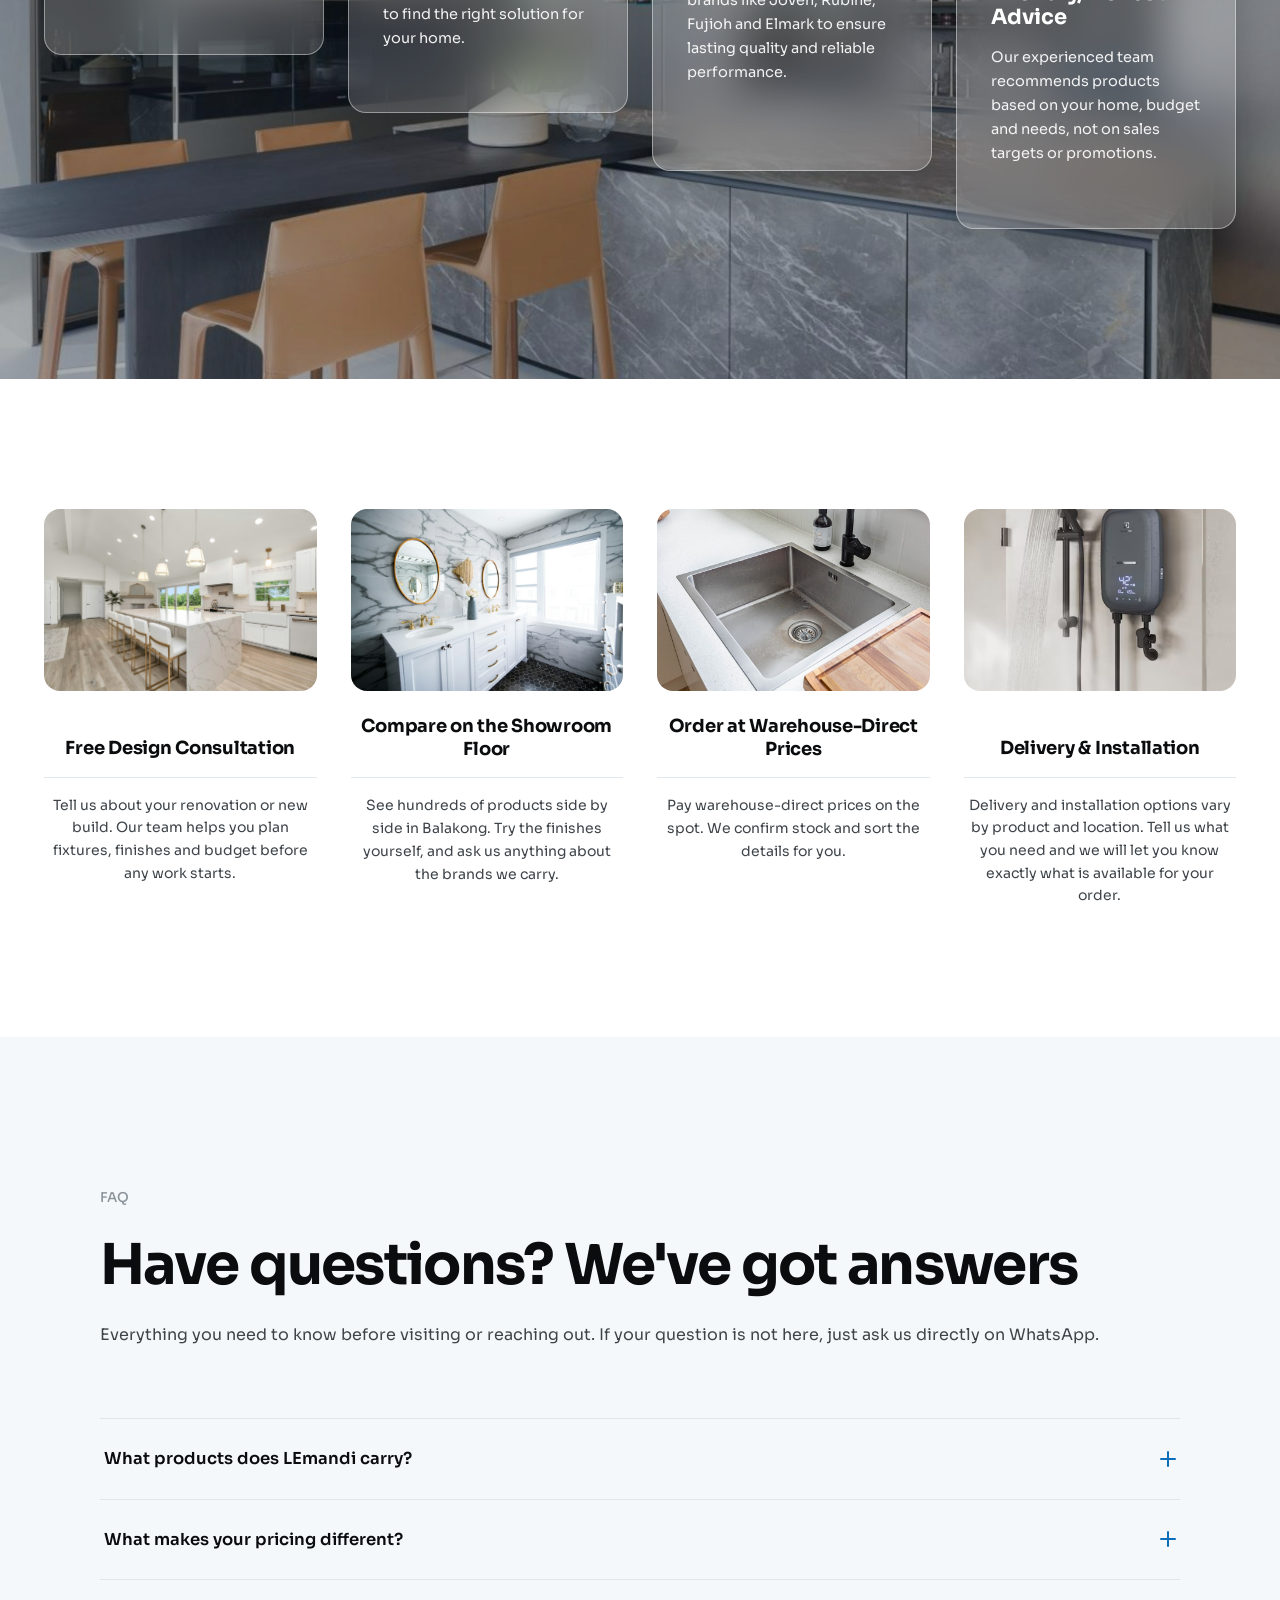
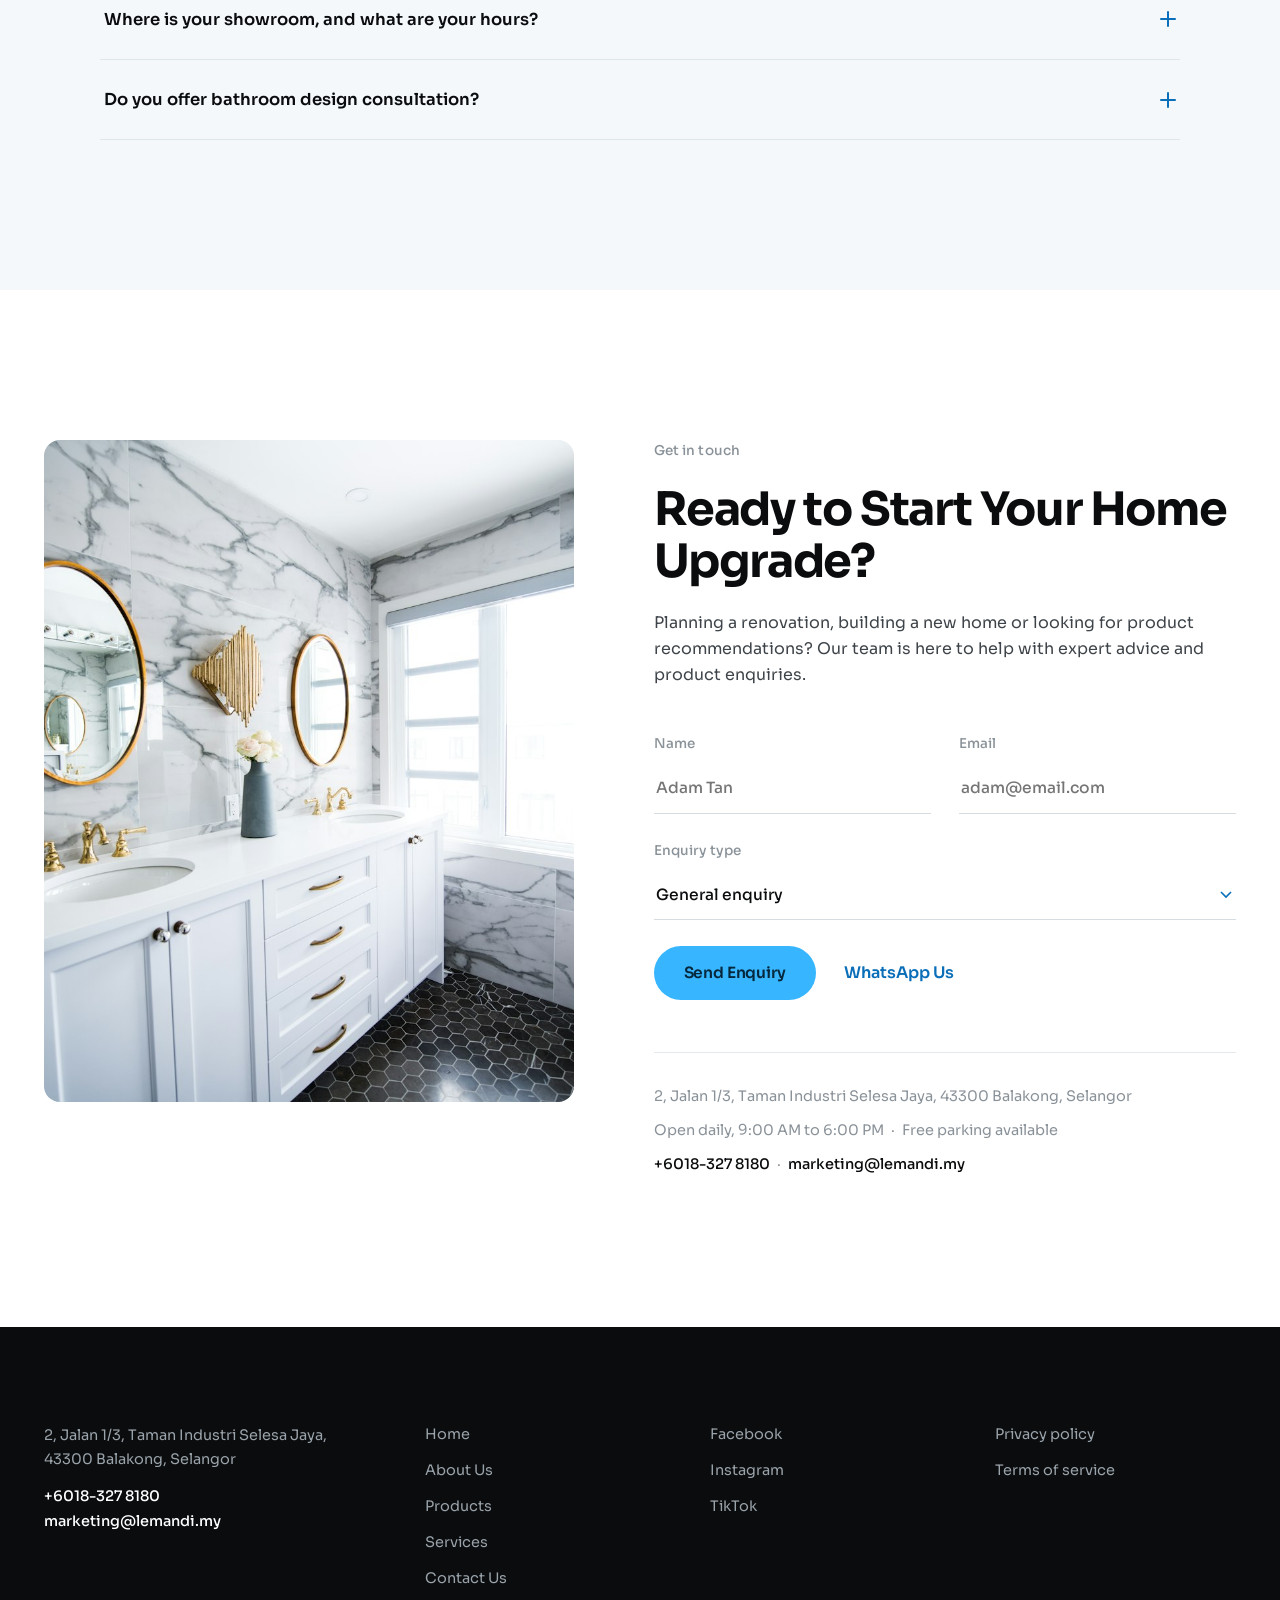
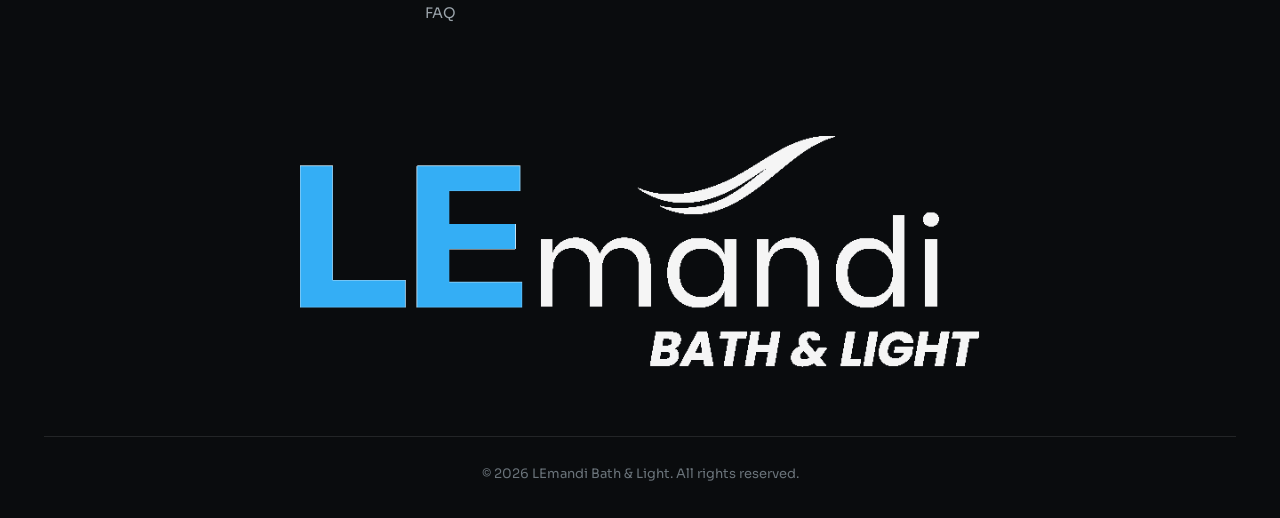
==== commit 22fb141f: "Client amendments round 3: full Figma comment sweep - Announcement marquee moved to a thin top bar; " ====
--- a/index.html
+++ b/index.html
@@ -10,7 +10,14 @@
 <link href="https://fonts.googleapis.com/css2?family=Sora:wght@300;400;500;600;700;800&family=Nothing+You+Could+Do&display=swap" rel="stylesheet">
 <link rel="stylesheet" href="style.css">
 </head>
-<body>
+<body class="has-abar">
+
+<!-- ═══ announcement bar ═══ -->
+<div class="abar" aria-hidden="true">
+  <div class="abar__track">
+    <span>Warehouse-direct prices&ensp;•&ensp;Free design consultation&ensp;•&ensp;Open daily 9:00 AM to 6:00 PM&ensp;•&ensp;Free parking at the showroom&ensp;•&ensp;</span><span>Warehouse-direct prices&ensp;•&ensp;Free design consultation&ensp;•&ensp;Open daily 9:00 AM to 6:00 PM&ensp;•&ensp;Free parking at the showroom&ensp;•&ensp;</span>
+  </div>
+</div>
 
 <!-- ═══ fixed header ═══ -->
 <header class="hd">
@@ -27,7 +34,7 @@
     <a href="faq.html">FAQ</a>
   </nav>
   <a class="hd__wa" href="https://wa.me/60183278180">WhatsApp Us</a>
-  <button class="burger" aria-label="Menu" aria-expanded="false"><span></span><span></span></button>
+  <button class="burger" aria-label="Menu" aria-expanded="false"><span></span><span></span><span></span></button>
 </header>
 
 <div class="menu" aria-hidden="true">
@@ -65,11 +72,6 @@
     <p class="hero__sub">LEmandi Bath &amp; Light</p>
   </div>
 
-  <div class="tick" aria-hidden="true">
-    <div class="tick__track">
-      <span>Warehouse-direct prices&ensp;•&ensp;Free design consultation&ensp;•&ensp;Open daily 9:00 AM to 6:00 PM&ensp;•&ensp;Free parking at the showroom&ensp;•&ensp;</span><span>Warehouse-direct prices&ensp;•&ensp;Free design consultation&ensp;•&ensp;Open daily 9:00 AM to 6:00 PM&ensp;•&ensp;Free parking at the showroom&ensp;•&ensp;</span>
-    </div>
-  </div>
 </section>
 
 <!-- ═══ about ═══ -->
@@ -120,24 +122,65 @@
   <p class="reel__title" aria-live="polite"><span class="reel__word">Sanitary Ware</span></p>
 </section>
 
-<!-- ═══ gallery scrub ═══ -->
-<section class="gal">
-  <div class="gal__sticky">
-    <div class="gal__copy">
-      <h2 class="gal__a">Your Home is Unique.</h2>
-      <p class="gal__p">Every upgrade starts with seeing the real thing. Walk the floor, test the finishes and compare trusted brands side by side, at prices that come straight from the source.</p>
-    </div>
-    <h2 class="gal__b">Barang Stylo.<br>Harga Power.</h2>
-    <div class="gal__card"><img src="assets/scrub.jpg" alt="Bathroom suite with walk-in shower and freestanding tub"></div>
+<!-- ═══ featured products ═══ -->
+<section class="fslider fslider--home" aria-label="Featured products">
+  <div class="fslider__win">
+    <div class="fslider__track">
+      <article class="fslide">
+        <div class="fslide__copy">
+          <p class="label">Featured this month</p>
+          <h2>Instant Water Heater with Booster Pump</h2>
+          <p class="fslide__price">RM 560 <s>RM 699</s></p>
+          <a class="pill" href="product.html">See details</a>
+        </div>
+        <div class="fslide__img"><img src="assets/cat6.jpg" alt="Instant water heater with hand shower"></div>
+      </article>
+      <article class="fslide">
+        <div class="fslide__copy">
+          <p class="label">New on the floor</p>
+          <h2>Smart Toilet with Heated Seat</h2>
+          <p class="fslide__price">RM 2,199</p>
+          <a class="pill" href="product.html">See details</a>
+        </div>
+        <div class="fslide__img"><img src="assets/cat1.jpg" alt="Smart toilet with heated seat" loading="lazy"></div>
+      </article>
+      <article class="fslide">
+        <div class="fslide__copy">
+          <p class="label">Bathroom fittings</p>
+          <h2>Rain Shower Set with Hand Shower</h2>
+          <p class="fslide__price">RM 399</p>
+          <a class="pill" href="product.html">See details</a>
+        </div>
+        <div class="fslide__img"><img src="assets/p3.jpg" alt="Rain shower running against dark tiles" loading="lazy"></div>
+      </article>
+    </div>
+  </div>
+  <div class="fslider__dots"></div>
+  <div class="fslider__nav">
+    <button aria-label="Previous slide">←</button>
+    <button aria-label="Next slide">→</button>
+  </div>
+</section>
+
+<!-- ═══ showroom statement ═══ -->
+<section class="gal2">
+  <div class="gal2__head">
+    <h2 data-rv>Your Home is Unique.</h2>
+    <p data-rv>Every upgrade starts with seeing the real thing. Walk the floor, test the finishes and compare trusted brands side by side, at prices that come straight from the source.</p>
+  </div>
+  <div class="gal2__media" data-rv>
+    <img src="assets/scrub.jpg" alt="Bathroom suite with walk-in shower and freestanding tub" loading="lazy">
+    <div class="gal2__scrim"></div>
+    <h2 class="gal2__b">Barang Stylo.<br>Harga Power.</h2>
   </div>
 </section>
 
 
 <!-- ═══ advantages ═══ -->
-<section class="adv">
+<section class="adv adv--csl">
   <div class="adv__sticky">
     <img class="adv__bg" src="assets/contact_alt.jpg" alt="" loading="lazy">
-    <div class="adv__cards">
+    <div class="adv__cards" data-rv>
       <div class="advcard">
         <h3>Warehouse-Direct Pricing</h3>
         <p>Buy direct from trusted manufacturers and enjoy honest pricing without unnecessary retail markups or hidden costs.</p>
--- a/style.css
+++ b/style.css
@@ -96,43 +96,53 @@
 }
 .hd__wa:hover{background:var(--blue-mid)}
 
-/* burger: small screens only */
+/* burger: small screens only — three lines, per the client's menu spec */
 .burger{position:relative;width:52px;height:44px;z-index:70;display:none}
 .burger span{
   position:absolute;left:10px;right:10px;height:3px;border-radius:3px;
   background:var(--blue-deep);
-  transition:transform .4s cubic-bezier(.6,.05,.2,1),top .4s cubic-bezier(.6,.05,.2,1),background .3s ease;
+  transition:transform .4s cubic-bezier(.6,.05,.2,1),top .4s cubic-bezier(.6,.05,.2,1),
+             opacity .3s ease,background .3s ease;
 }
 html.hd-invert .burger span{background:#fff}
-.burger span:nth-child(1){top:16px}
-.burger span:nth-child(2){top:25px}
-html.menu-open .burger span:nth-child(1){top:20px;transform:rotate(45deg)}
-html.menu-open .burger span:nth-child(2){top:20px;transform:rotate(-45deg)}
-html.menu-open .burger span{background:#fff}
+.burger span:nth-child(1){top:14px}
+.burger span:nth-child(2){top:22px}
+.burger span:nth-child(3){top:30px}
+html.menu-open .burger span:nth-child(1){top:22px;transform:rotate(45deg)}
+html.menu-open .burger span:nth-child(2){opacity:0}
+html.menu-open .burger span:nth-child(3){top:22px;transform:rotate(-45deg)}
+html.menu-open .burger span{background:var(--blue-deep)}
 html.menu-open{overflow:hidden}
 html.menu-open .hd{background:transparent;box-shadow:none}
-html.menu-open .hd__logo .lg--dark{opacity:0}
-html.menu-open .hd__logo .lg--light{opacity:1}
-
-/* fullscreen menu (opened by the burger on small screens) */
+html.menu-open .hd__logo .lg--dark{opacity:1}
+html.menu-open .hd__logo .lg--light{opacity:0}
+
+/* dropdown menu panel over a dark scrim (not full screen) */
 .menu{
   position:fixed;inset:0;z-index:50;
-  display:grid;place-items:center;
-  background:rgba(38,52,62,.55);
-  -webkit-backdrop-filter:blur(26px);backdrop-filter:blur(26px);
-  opacity:0;visibility:hidden;transform:translateY(-6%);
-  transition:opacity .55s cubic-bezier(.6,.05,.2,1),transform .55s cubic-bezier(.6,.05,.2,1),visibility 0s .55s;
-}
-html.menu-open .menu{opacity:1;visibility:visible;transform:none;transition-delay:0s}
-.menu__nav{display:flex;flex-direction:column;align-items:center;gap:14px}
+  background:rgba(8,14,20,.5);
+  opacity:0;visibility:hidden;
+  transition:opacity .45s ease,visibility 0s .45s;
+}
+html.menu-open .menu{opacity:1;visibility:visible;transition-delay:0s}
+.menu__nav{
+  position:absolute;left:0;right:0;top:0;
+  display:flex;flex-direction:column;align-items:stretch;
+  background:#fff;border-radius:0 0 22px 22px;padding:92px 26px 24px;
+  box-shadow:0 30px 60px rgba(5,10,16,.25);
+  transform:translateY(-102%);
+  transition:transform .5s cubic-bezier(.6,.05,.2,1);
+}
+html.menu-open .menu__nav{transform:none}
 .menu__nav a{
-  color:#fff;font-size:clamp(34px,4.6vw,54px);font-weight:600;letter-spacing:-.02em;line-height:1.25;
-  opacity:0;transform:translateY(26px);
-  transition:opacity .5s ease,transform .5s ease,color .25s ease;
-  transition-delay:0s;
-}
-html.menu-open .menu__nav a{opacity:1;transform:none;transition-delay:calc(.12s + var(--d)*60ms),calc(.12s + var(--d)*60ms),0s}
-.menu__nav a:hover,.menu__nav a.cur{color:var(--blue)}
+  color:var(--ink);font-size:19px;font-weight:600;letter-spacing:-.01em;line-height:1;
+  text-align:left;padding:16px 6px;border-bottom:1px solid #EEF2F5;
+  opacity:0;transform:translateY(-8px);
+  transition:opacity .4s ease,transform .4s ease,color .2s ease;
+}
+.menu__nav a:last-child{border-bottom:0}
+html.menu-open .menu__nav a{opacity:1;transform:none;transition-delay:calc(.16s + var(--d)*40ms),calc(.16s + var(--d)*40ms),0s}
+.menu__nav a:hover,.menu__nav a.cur{color:var(--blue-deep)}
 
 /* ─── back to top ─── */
 .totop{
@@ -199,12 +209,16 @@
 }
 .hero.is-in .hero__sub{opacity:1}
 
-/* hero marquee */
-.tick{position:absolute;left:0;right:0;bottom:0;z-index:4;overflow:hidden;padding:20px 0;
-  border-top:1px solid rgba(255,255,255,.16)}
-.tick__track{display:flex;width:max-content;animation:tick 26s linear infinite}
-.tick__track span{color:rgba(255,255,255,.9);font-size:15px;font-weight:500;white-space:nowrap}
+/* thin announcement marquee at the very top of the page */
+.abar{position:relative;z-index:61;height:38px;background:var(--blue-deep);overflow:hidden;
+  display:flex;align-items:center}
+.abar__track{display:flex;width:max-content;animation:tick 30s linear infinite}
+.abar__track span{color:#EAF6FF;font-size:12.5px;font-weight:500;letter-spacing:.015em;white-space:nowrap}
 @keyframes tick{from{transform:translateX(0)}to{transform:translateX(-50%)}}
+/* the fixed header starts below the bar, then docks to the top once scrolled */
+body.has-abar .hd{top:38px;transition:top .3s ease,background .35s ease,box-shadow .35s ease,height .3s ease}
+html.hd-solid body.has-abar .hd{top:0}
+body.has-abar .hero{height:calc(100vh - 38px);height:calc(100svh - 38px)}
 
 /* ─── about ─── */
 .about{padding:130px 44px 110px;max-width:1360px;margin:0 auto}
@@ -264,29 +278,29 @@
 .reel__word--in{transform:translateY(105%);opacity:0}
 .reel__word--out{transform:translateY(-105%);opacity:0}
 
-/* ─── gallery scrub ─── */
-.gal{height:320vh;position:relative}
-.gal__sticky{position:sticky;top:0;height:100vh;height:100dvh;overflow:hidden;background:#fff}
-.gal__copy{position:absolute;z-index:3;top:14%;left:44px;right:44px;
+/* ─── showroom statement: full-bleed photo, copy always readable ─── */
+.gal2{padding:104px 0 130px;background:#fff}
+.gal2__head{max-width:1360px;margin:0 auto 54px;padding:0 44px;
   display:flex;justify-content:space-between;gap:60px;align-items:flex-start}
-.gal__a{font-size:clamp(40px,5vw,72px);font-weight:700;letter-spacing:-.03em;max-width:7em}
-.gal__p{max-width:400px;font-size:15.5px;color:var(--body);padding-top:14px}
-.gal__b{position:absolute;z-index:3;right:44px;bottom:14%;text-align:right;
-  font-size:clamp(40px,5.2vw,84px);font-weight:700;letter-spacing:-.03em;line-height:1.05;opacity:0}
-.gal__card{
-  position:absolute;z-index:2;left:50%;top:58%;
-  width:560px;height:400px;transform:translate(-50%,-50%) rotate(-9deg);
-  border-radius:var(--r);overflow:hidden;will-change:width,height,transform;
-}
-.gal__card img{width:100%;height:100%;object-fit:cover}
-
-/* ─── advantages ─── */
-.adv{height:240vh;position:relative}
-.adv__sticky{position:sticky;top:0;height:100vh;height:100dvh;overflow:hidden}
+.gal2__head h2{font-size:clamp(40px,5vw,72px);font-weight:700;letter-spacing:-.03em;max-width:7em}
+.gal2__head p{max-width:400px;font-size:15.5px;color:var(--body);padding-top:14px}
+.gal2__media{position:relative;margin:0 44px;border-radius:24px;overflow:hidden;
+  height:min(78vh,760px);min-height:420px;background:var(--ink)}
+.gal2__media img{width:100%;height:100%;object-fit:cover;
+  transform:scale(1.07);transition:transform 1.6s cubic-bezier(.2,.65,.25,1)}
+.gal2__media.on img{transform:scale(1)}
+.gal2__scrim{position:absolute;inset:0;
+  background:linear-gradient(205deg,rgba(6,16,24,0) 42%,rgba(6,16,24,.58) 100%)}
+.gal2__b{position:absolute;left:44px;bottom:34px;color:#fff;
+  font-size:clamp(40px,5.2vw,84px);font-weight:700;letter-spacing:-.03em;line-height:1.05}
+
+/* ─── advantages: frosted cards over a photo, revealed on entry ─── */
+.adv{position:relative}
+.adv__sticky{position:relative;overflow:hidden;padding:140px 44px 150px}
 .adv__bg{position:absolute;inset:0;width:100%;height:100%;object-fit:cover}
 .adv__sticky::after{content:"";position:absolute;inset:0;background:rgba(8,16,22,.34)}
 .adv__cards{
-  position:absolute;z-index:2;left:44px;right:44px;top:50%;transform:translateY(-50%);
+  position:relative;z-index:2;max-width:1360px;margin:0 auto;
   display:grid;grid-template-columns:repeat(4,1fr);gap:24px;align-items:start;
 }
 .advcard{
@@ -294,8 +308,14 @@
   background:rgba(255,255,255,.16);border:1px solid rgba(255,255,255,.42);
   -webkit-backdrop-filter:blur(22px);backdrop-filter:blur(22px);
   box-shadow:0 18px 44px rgba(4,10,16,.28);
-  opacity:0;transform:translateY(140px);will-change:opacity,transform;
-}
+}
+html.js .adv__cards[data-rv]{opacity:1;transform:none}
+html.js .adv__cards[data-rv] .advcard{opacity:0;transform:translateY(80px);
+  transition:opacity .9s cubic-bezier(.2,.65,.25,1),transform .9s cubic-bezier(.2,.65,.25,1)}
+html.js .adv__cards[data-rv].on .advcard{opacity:1;transform:none}
+.adv__cards .advcard:nth-child(2){transition-delay:.1s}
+.adv__cards .advcard:nth-child(3){transition-delay:.2s}
+.adv__cards .advcard:nth-child(4){transition-delay:.3s}
 .advcard h3{color:#fff;font-size:21px;margin-bottom:16px;letter-spacing:-.01em}
 .advcard p{font-size:14.5px;line-height:1.66;color:rgba(255,255,255,.92)}
 /* staircase resting layout on the 4-column desktop grid */
@@ -383,10 +403,13 @@
 /* ═══ responsive ═══ */
 @media(max-width:1080px){
   .adv__cards{grid-template-columns:repeat(2,1fr)}
-  .adv{height:280vh}
   .reel__item{width:330px;height:390px}
 }
 @media(max-width:860px){
+  .abar{height:34px}
+  .abar__track span{font-size:11.5px}
+  body.has-abar .hd{top:34px}
+  body.has-abar .hero{height:calc(100vh - 34px);height:calc(100svh - 34px)}
   .hd{padding:0 18px;height:74px;gap:12px}
   html.hd-solid .hd{height:64px}
   .hd__nav{display:none}
@@ -394,12 +417,12 @@
   .burger{display:block}
   .totop{right:18px;bottom:18px;width:52px;height:52px}
   .totop__arw{width:18px;height:18px}
-  .hero__pill{top:96px;right:22px;padding:12px 24px}
-  .hero__copy{left:22px;right:22px;bottom:13%}
+  .hero__copy{left:22px;right:22px;bottom:11%}
   .hero__title .line{white-space:normal}
-  .hero__note--a{top:20%;left:22px;max-width:230px}
+  .hero__note--a{top:19%;left:22px;max-width:230px}
   .hero__note--a::before{display:none}
-  .hero__note--b{display:none}
+  .hero__note--b{top:37%;bottom:auto;left:22px;right:auto;max-width:230px}
+  .hero__note--b::before{display:none}
   .about{padding:90px 22px 80px}
   .about__grid{grid-template-columns:1fr;gap:48px}
   .stats{gap:18px;margin-top:70px}
@@ -412,14 +435,12 @@
   .reel__item{width:78vw;height:96vw;scroll-snap-align:center}
   .reel__item::after{opacity:0 !important}
   .reel__title{margin-top:34px}
-  .gal__copy{top:8%}
-  .gal{height:280vh}
-  .gal__copy{left:22px;right:22px;flex-direction:column;gap:22px;top:10%}
-  .gal__b{right:22px;bottom:11%}
-  .gal__card{width:78vw;height:52vw;top:56%}
-  .adv__cards{left:22px;right:22px;grid-template-columns:1fr;gap:14px}
-  .advcard{padding:24px 22px 26px;transform:translateY(90px)}
-  .adv{height:300vh}
+  .gal2{padding:80px 0 90px}
+  .gal2__head{padding:0 22px;margin-bottom:34px;flex-direction:column;gap:18px}
+  .gal2__media{margin:0 22px;height:min(64vh,540px);min-height:340px;border-radius:18px}
+  .gal2__b{left:22px;bottom:22px}
+  .adv__sticky{padding:90px 22px 110px}
+  .advcard{padding:24px 22px 26px;min-height:0}
   .proc{padding:80px 22px}
   .proc__grid{grid-template-columns:1fr 1fr;gap:44px 24px}
   .faq{padding:100px 22px}
@@ -466,14 +487,21 @@
 .pgsec__head h2{font-size:clamp(28px,3vw,42px);letter-spacing:-.03em}
 .pgsec__head p{margin-top:14px;color:var(--muted);font-size:15.5px}
 
-/* full-bleed CTA band */
+/* full-bleed CTA band — centred on desktop, left-aligned on phones */
 .band{position:relative;overflow:hidden;background:var(--ink)}
-.band::before{content:"";position:absolute;inset:0;z-index:1;background:linear-gradient(95deg,rgba(5,12,18,.62) 0%,rgba(5,12,18,.28) 55%,rgba(5,12,18,0) 85%)}
+.band::before{content:"";position:absolute;inset:0;z-index:1;background:linear-gradient(180deg,rgba(5,12,18,.55) 0%,rgba(5,12,18,.4) 100%)}
 .band__bg{position:absolute;inset:0;width:100%;height:100%;object-fit:cover;opacity:.38}
-.band__in{position:relative;z-index:2;max-width:1360px;margin:0 auto;padding:110px 44px;color:#fff}
-.band__in h2{color:#fff;font-size:clamp(30px,3.4vw,48px);letter-spacing:-.03em;max-width:12em}
-.band__in p{margin-top:16px;max-width:520px;color:rgba(255,255,255,.85);font-size:15.5px}
-.band__cta{margin-top:32px;display:flex;flex-wrap:wrap;gap:14px}
+.band__in{position:relative;z-index:2;max-width:1360px;margin:0 auto;padding:110px 44px;color:#fff;text-align:center}
+.band__in h2{color:#fff;font-size:clamp(30px,3.4vw,48px);letter-spacing:-.03em;max-width:14em;margin:0 auto}
+.band__in p{margin:16px auto 0;max-width:520px;color:rgba(255,255,255,.85);font-size:15.5px}
+.band__cta{margin-top:32px;display:flex;flex-wrap:wrap;gap:14px;justify-content:center}
+@media(max-width:640px){
+  .band::before{background:linear-gradient(95deg,rgba(5,12,18,.62) 0%,rgba(5,12,18,.34) 70%)}
+  .band__in{text-align:left}
+  .band__in h2{margin:0}
+  .band__in p{margin:16px 0 0}
+  .band__cta{justify-content:flex-start}
+}
 
 /* ─── shop: category chips ─── */
 .chips{display:flex;gap:12px;flex-wrap:wrap}
@@ -501,6 +529,41 @@
 .pcard__body h3{font-size:16px;font-weight:600;letter-spacing:-.01em;line-height:1.35}
 .pcard__price{margin-top:9px;font-size:16.5px;font-weight:800;color:var(--ink)}
 .pcard__price s{font-size:13px;color:var(--muted);font-weight:500;margin-left:7px}
+/* ─── shop layout: filter sidebar + grid ─── */
+.shop{display:grid;grid-template-columns:272px 1fr;gap:44px;align-items:start}
+.shop__side{position:sticky;top:118px;display:grid;gap:30px}
+.sbox h4{margin:0 0 14px;font-size:13px;font-weight:600;color:var(--ink);letter-spacing:.01em}
+.sbox--search input{width:100%;padding:12px 16px;font:inherit;font-size:14px;color:var(--ink);
+  border:1.5px solid #D5DDE2;border-radius:999px;background:#fff url("data:image/svg+xml;utf8,<svg xmlns='http://www.w3.org/2000/svg' width='15' height='15'><circle cx='6.5' cy='6.5' r='5' stroke='%238A9299' stroke-width='1.6' fill='none'/><path d='M10.4 10.4L14 14' stroke='%238A9299' stroke-width='1.6'/></svg>") no-repeat right 15px center;
+  outline:none;transition:border-color .2s ease}
+.sbox--search input:focus{border-color:var(--blue-deep)}
+.sbox--price input[type=range]{width:100%;accent-color:var(--blue-deep)}
+.sbox--price output{display:flex;justify-content:space-between;font-size:13px;color:var(--muted);margin-top:4px}
+.sbox--price output b{color:var(--ink);font-weight:600}
+.scheck{display:flex;flex-direction:column;gap:10px}
+.scheck label{display:flex;align-items:center;gap:10px;font-size:14px;color:var(--body);cursor:pointer}
+.scheck input{width:16px;height:16px;accent-color:var(--blue-deep);margin:0}
+.scheck label span{flex:1}
+.scheck label em{font-style:normal;font-size:12px;color:var(--muted)}
+.swatches{display:flex;gap:9px;flex-wrap:wrap}
+.swatches button{width:26px;height:26px;border-radius:50%;border:2px solid #fff;
+  box-shadow:0 0 0 1.5px #D5DDE2;transition:box-shadow .2s ease}
+.swatches button.on{box-shadow:0 0 0 2px var(--blue-deep)}
+.srated{display:grid;gap:14px}
+.srated a{display:flex;gap:12px;align-items:center}
+.srated img{width:52px;height:52px;border-radius:10px;object-fit:cover}
+.srated b{display:block;font-size:13px;color:var(--ink);font-weight:600;line-height:1.35}
+.srated .stars{color:#F6A723;font-size:11.5px;letter-spacing:1.5px}
+.srated q{display:block;font-size:12px;color:var(--muted);quotes:"\201C" "\201D"}
+@media(max-width:1080px){
+  .shop{grid-template-columns:1fr;gap:36px}
+  .shop__side{position:static;grid-template-columns:1fr 1fr;gap:26px}
+  .sbox--search{grid-column:1/-1}
+}
+@media(max-width:640px){
+  .shop__side{grid-template-columns:1fr;gap:22px}
+}
+
 .pager{display:flex;justify-content:center;gap:8px;margin-top:56px}
 .pager a{display:grid;place-items:center;min-width:44px;height:44px;padding:0 10px;border-radius:999px;border:1px solid #D5DDE2;font-size:14.5px;font-weight:600;color:var(--ink)}
 .pager a:hover{border-color:var(--ink)}
@@ -528,11 +591,8 @@
 .variants{display:flex;gap:10px}
 .variants button{padding:10px 20px;border-radius:999px;border:1.5px solid #D5DDE2;font-size:14px;font-weight:600;color:var(--ink);background:#fff;transition:border-color .2s ease}
 .variants button.on{border-color:var(--blue-deep);color:var(--blue-deep);background:var(--blue-wash,#EAF7FF)}
-.pg__acts{display:flex;gap:14px;margin-top:30px;flex-wrap:wrap;align-items:center}
-.qty{display:inline-flex;align-items:center;border:1.5px solid #D5DDE2;border-radius:999px;overflow:hidden}
-.qty button{width:46px;height:50px;font-size:20px;color:var(--ink)}
-.qty button:hover{background:var(--soft)}
-.qty output{min-width:38px;text-align:center;font-weight:700;font-size:16px}
+.pg__acts{display:flex;gap:22px;margin-top:30px;flex-wrap:wrap;align-items:center}
+.pg__actnote{margin-top:14px;font-size:12.5px;color:var(--muted);max-width:420px}
 .pg__meta{margin-top:30px;padding-top:24px;border-top:1px solid #E4E9EC;display:grid;gap:7px;font-size:13.5px;color:var(--muted)}
 .pg__meta b{color:var(--ink);font-weight:600}
 .pg__trust{margin-top:26px;display:grid;grid-template-columns:repeat(3,1fr);gap:14px}
@@ -581,10 +641,7 @@
 .scard--dark h3{color:#fff}
 .scard--dark p{color:#B4BCC2}
 .mapbox{position:relative;border-radius:var(--r);overflow:hidden;aspect-ratio:4/3;min-height:280px;background:var(--tile,#F0F2F3)}
-.mapbox img{position:absolute;inset:0;width:100%;height:100%;object-fit:cover;filter:saturate(.4) brightness(.96)}
-.mapbox__pin{position:absolute;left:50%;top:50%;transform:translate(-50%,-100%);width:34px;height:34px}
-.mapbox__pin::before{content:"";position:absolute;inset:0;border-radius:50% 50% 50% 0;transform:rotate(-45deg);background:var(--blue-deep);box-shadow:0 6px 18px rgba(4,40,61,.4)}
-.mapbox__pin::after{content:"";position:absolute;left:11px;top:9px;width:12px;height:12px;border-radius:50%;background:#fff}
+.mapbox iframe{position:absolute;inset:0;width:100%;height:100%;border:0;display:block}
 .mapbox__card{position:absolute;left:18px;bottom:18px;right:18px;background:#fff;border-radius:12px;padding:16px 20px;
   display:flex;align-items:center;justify-content:space-between;gap:16px;flex-wrap:wrap;box-shadow:0 10px 30px rgba(10,20,26,.14)}
 .mapbox__card p{font-size:13.5px;color:var(--body)}
@@ -610,10 +667,17 @@
   .pg__trust{grid-template-columns:1fr 1fr}
 }
 @media(max-width:640px){
-  .proc__grid{grid-template-columns:1fr;gap:44px}
-  .pgrid{grid-template-columns:1fr}
+  .proc__grid{grid-template-columns:1fr 1fr;gap:34px 14px}
+  .step h3{font-size:14.5px;min-height:calc(3.9em + 12px);padding-bottom:12px;margin-bottom:12px}
+  .step p{font-size:12.5px}
+  .pgrid{grid-template-columns:1fr 1fr;gap:14px}
+  .pcard__body{padding:12px 14px 16px}
+  .pcard__body h3{font-size:13.5px}
+  .pcard__price{font-size:14px}
   .rel{grid-template-columns:1fr 1fr}
   .pg__thumbs{grid-template-columns:repeat(4,1fr)}
+}
+@media(max-width:860px){
   .anno{min-height:0}
   .anno > img{position:static;width:100%;height:auto;aspect-ratio:4/3}
   .anno__note{position:static !important;max-width:none;margin:10px 0 0;background:var(--ink);border:0;inset:auto}
@@ -641,8 +705,14 @@
    Per-page signature sections
    ══════════════════════════════════════════════════════════════════ */
 
-/* ─── products: featured slider ─── */
+/* image settle-in for frames flagged with .frame--scale */
+html.js .frame--scale img{transform:scale(.86);transition:transform 1.2s cubic-bezier(.2,.65,.25,1)}
+html.js .frame--scale.on img{transform:scale(1)}
+
+/* ─── featured slider (homepage) ─── */
 .fslider{position:relative;max-width:1360px;margin:64px auto 0;padding:0 44px}
+.fslider--home{margin:0 auto 120px}
+@media(max-width:860px){.fslider--home{margin:0 auto 80px}}
 .fslider__win{overflow:hidden;border-radius:24px;background:var(--mist)}
 .fslider__track{display:flex;transition:transform .65s cubic-bezier(.55,.08,.18,1)}
 .fslide{flex:0 0 100%;display:grid;grid-template-columns:1.05fr 1fr;align-items:center;gap:40px;padding:56px 64px;min-height:420px}
@@ -660,28 +730,34 @@
 .fslider__dots button{width:11px;height:11px;border-radius:50%;background:#9FB4C2;transition:background .25s ease,transform .25s ease}
 .fslider__dots button.on{background:var(--blue-deep);transform:scale(1.25)}
 
-/* ─── about: horizontal scroll story + parallax grid ─── */
-.hscroll{height:300vh;position:relative}
-.hscroll__sticky{position:sticky;top:0;height:100vh;height:100dvh;overflow:hidden;display:flex;flex-direction:column;justify-content:center;background:var(--soft)}
-.hscroll__head{padding:0 44px;margin-bottom:44px;max-width:720px}
+/* ─── about: story cards, four in a row ─── */
+.hscroll{background:var(--soft);padding:110px 0}
+.hscroll__head{padding:0 44px;margin:0 auto 48px;max-width:1360px;text-align:center}
 .hscroll__head h2{font-size:clamp(28px,3vw,42px);letter-spacing:-.03em}
-.hscroll__head p{margin-top:12px;color:var(--muted);font-size:15.5px}
-.hscroll__track{display:flex;gap:26px;padding:0 44px;width:max-content;will-change:transform}
-.hpanel{flex:0 0 min(480px,78vw);width:min(480px,78vw);background:#fff;border-radius:20px;padding:36px 34px 34px;box-shadow:0 10px 34px rgba(10,20,26,.06)}
-.hpanel .step__no{margin-bottom:10px;font-size:clamp(34px,3vw,46px)}
-.hpanel h3{font-size:21px;margin-bottom:10px}
-.hpanel p{font-size:14.5px;color:var(--body);margin-bottom:24px;min-height:72px}
-.hpanel .frame img{aspect-ratio:16/10}
-.para{will-change:transform}
-
-/* ─── services: stacking panels ─── */
+.hscroll__head p{margin:12px auto 0;color:var(--muted);font-size:15.5px;max-width:560px}
+.hscroll__track{display:grid;grid-template-columns:repeat(4,1fr);gap:20px;padding:0 44px;max-width:1360px;margin:0 auto}
+.hpanel{background:#fff;border-radius:18px;padding:18px 18px 24px;box-shadow:0 10px 34px rgba(10,20,26,.06);text-align:center}
+.hpanel .frame{margin-bottom:20px}
+.hpanel .frame img{aspect-ratio:16/11}
+.hpanel h3{font-size:17px;margin-bottom:10px;line-height:1.3}
+.hpanel p{font-size:13.5px;color:var(--body);margin:0 auto;max-width:250px}
+@media(max-width:1080px){
+  .hscroll__track{grid-template-columns:1fr 1fr}
+}
+@media(max-width:640px){
+  .hscroll{padding:80px 0}
+  .hscroll__head{padding:0 22px;text-align:left}
+  .hscroll__head p{margin-left:0}
+  .hscroll__track{grid-template-columns:1fr;padding:0 22px}
+}
+
+/* ─── services: panels revealed on entry ─── */
 .stack{max-width:1360px;margin:0 auto;padding:90px 44px 130px}
 .stack__panel{
-  position:sticky;top:calc(102px + var(--i)*16px);
   display:grid;grid-template-columns:1fr 1fr;gap:48px;align-items:center;
-  min-height:66vh;margin-bottom:34px;padding:56px 60px;
+  margin-bottom:28px;padding:56px 60px;
   border-radius:24px;background:#fff;border:1px solid #E6EBEF;
-  box-shadow:0 -12px 40px rgba(10,20,26,.07);
+  box-shadow:0 14px 40px rgba(10,20,26,.06);
 }
 .stack__panel--soft{background:var(--soft)}
 .stack__panel--mist{background:var(--mist)}
@@ -703,7 +779,8 @@
 .gmq{overflow:clip;padding:64px 0 56px;background:#fff}
 .gmq__track{display:flex;width:max-content;animation:tick 34s linear infinite}
 .gmq__track span{
-  white-space:nowrap;font-size:clamp(58px,8.6vw,118px);font-weight:800;letter-spacing:-.03em;line-height:1;
+  font-family:"Poppins",var(--sora);
+  white-space:nowrap;font-size:clamp(58px,8.6vw,118px);font-weight:800;letter-spacing:-.02em;line-height:1;
   color:transparent;-webkit-text-stroke:2px #A9CBE0;padding-right:.6em;
 }
 .gmq__track b{color:var(--blue);-webkit-text-stroke:0;font-weight:800}
@@ -735,13 +812,27 @@
 }
 @media(max-width:860px){
   .fslider{padding:0 22px;margin-top:44px}
-  .hscroll{height:auto}
-  .hscroll__sticky{position:static;height:auto;padding:80px 0}
-  .hscroll__head{padding:0 22px}
-  .hscroll__track{overflow-x:auto;width:auto;padding:0 22px 10px;scroll-snap-type:x mandatory;scrollbar-width:none;transform:none !important}
-  .hscroll__track::-webkit-scrollbar{display:none}
-  .hpanel{scroll-snap-align:start}
   .stack{padding:60px 22px 90px}
-  .stack__panel{position:static;margin-bottom:20px}
+  .stack__panel{margin-bottom:20px}
   .gmq{padding:50px 0 14px}
 }
+
+/* ─── mobile carousel chrome (advantages cards on phones) ─── */
+.csl__ui{display:none}
+@media(max-width:860px){
+  .adv--csl .adv__cards{display:flex;gap:14px;overflow-x:auto;
+    scroll-snap-type:x mandatory;scrollbar-width:none;-webkit-overflow-scrolling:touch;
+    margin:0 -22px;padding:0 22px}
+  .adv--csl .adv__cards::-webkit-scrollbar{display:none}
+  .adv--csl .advcard{flex:0 0 84%;scroll-snap-align:center}
+  .csl__ui{position:relative;z-index:2;display:flex;align-items:center;justify-content:space-between;
+    max-width:1360px;margin:26px auto 0}
+  .csl__dots{display:flex;gap:7px}
+  .csl__dots button{width:9px;height:9px;border-radius:50%;background:rgba(255,255,255,.42);
+    transition:background .25s ease,transform .25s ease}
+  .csl__dots button.on{background:#fff;transform:scale(1.25)}
+  .csl__nav{display:flex;gap:10px}
+  .csl__nav button{width:42px;height:42px;border-radius:50%;display:grid;place-items:center;
+    background:rgba(255,255,255,.16);border:1px solid rgba(255,255,255,.42);color:#fff;font-size:16px;
+    -webkit-backdrop-filter:blur(10px);backdrop-filter:blur(10px)}
+}
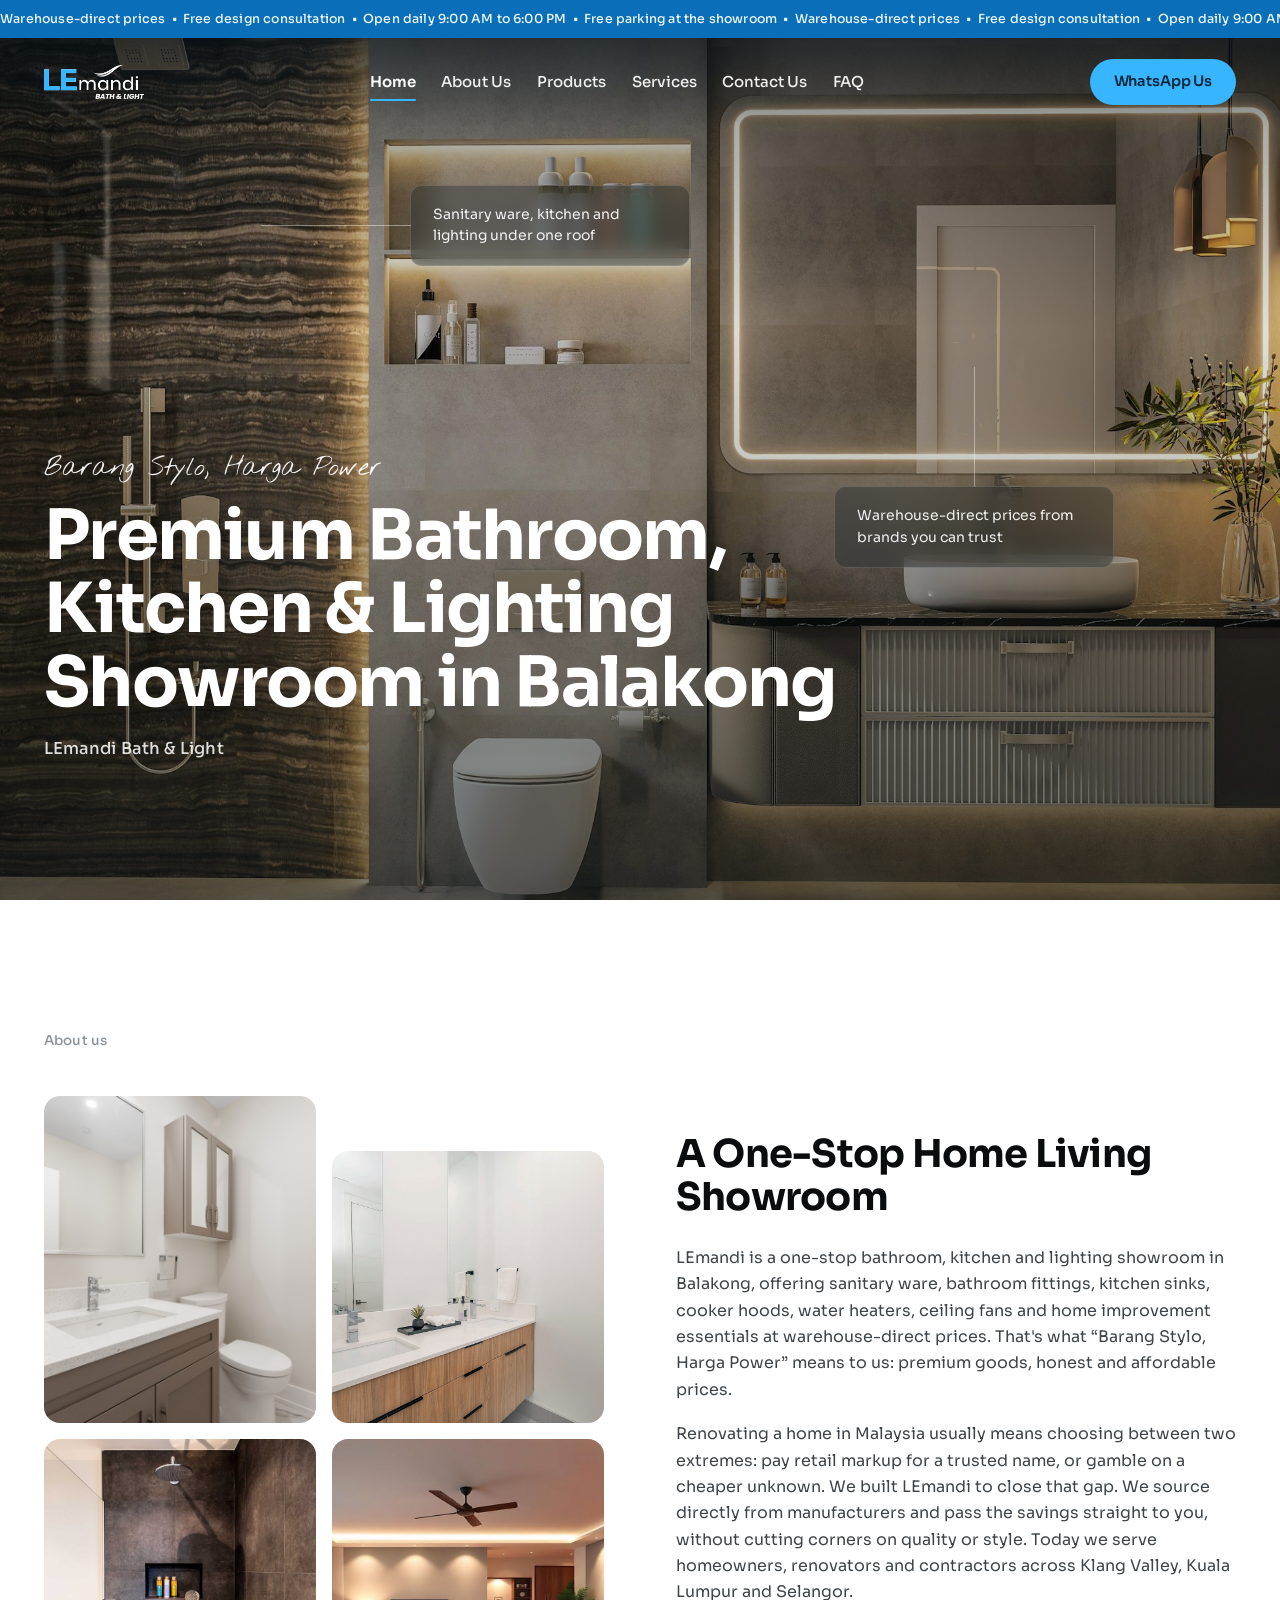
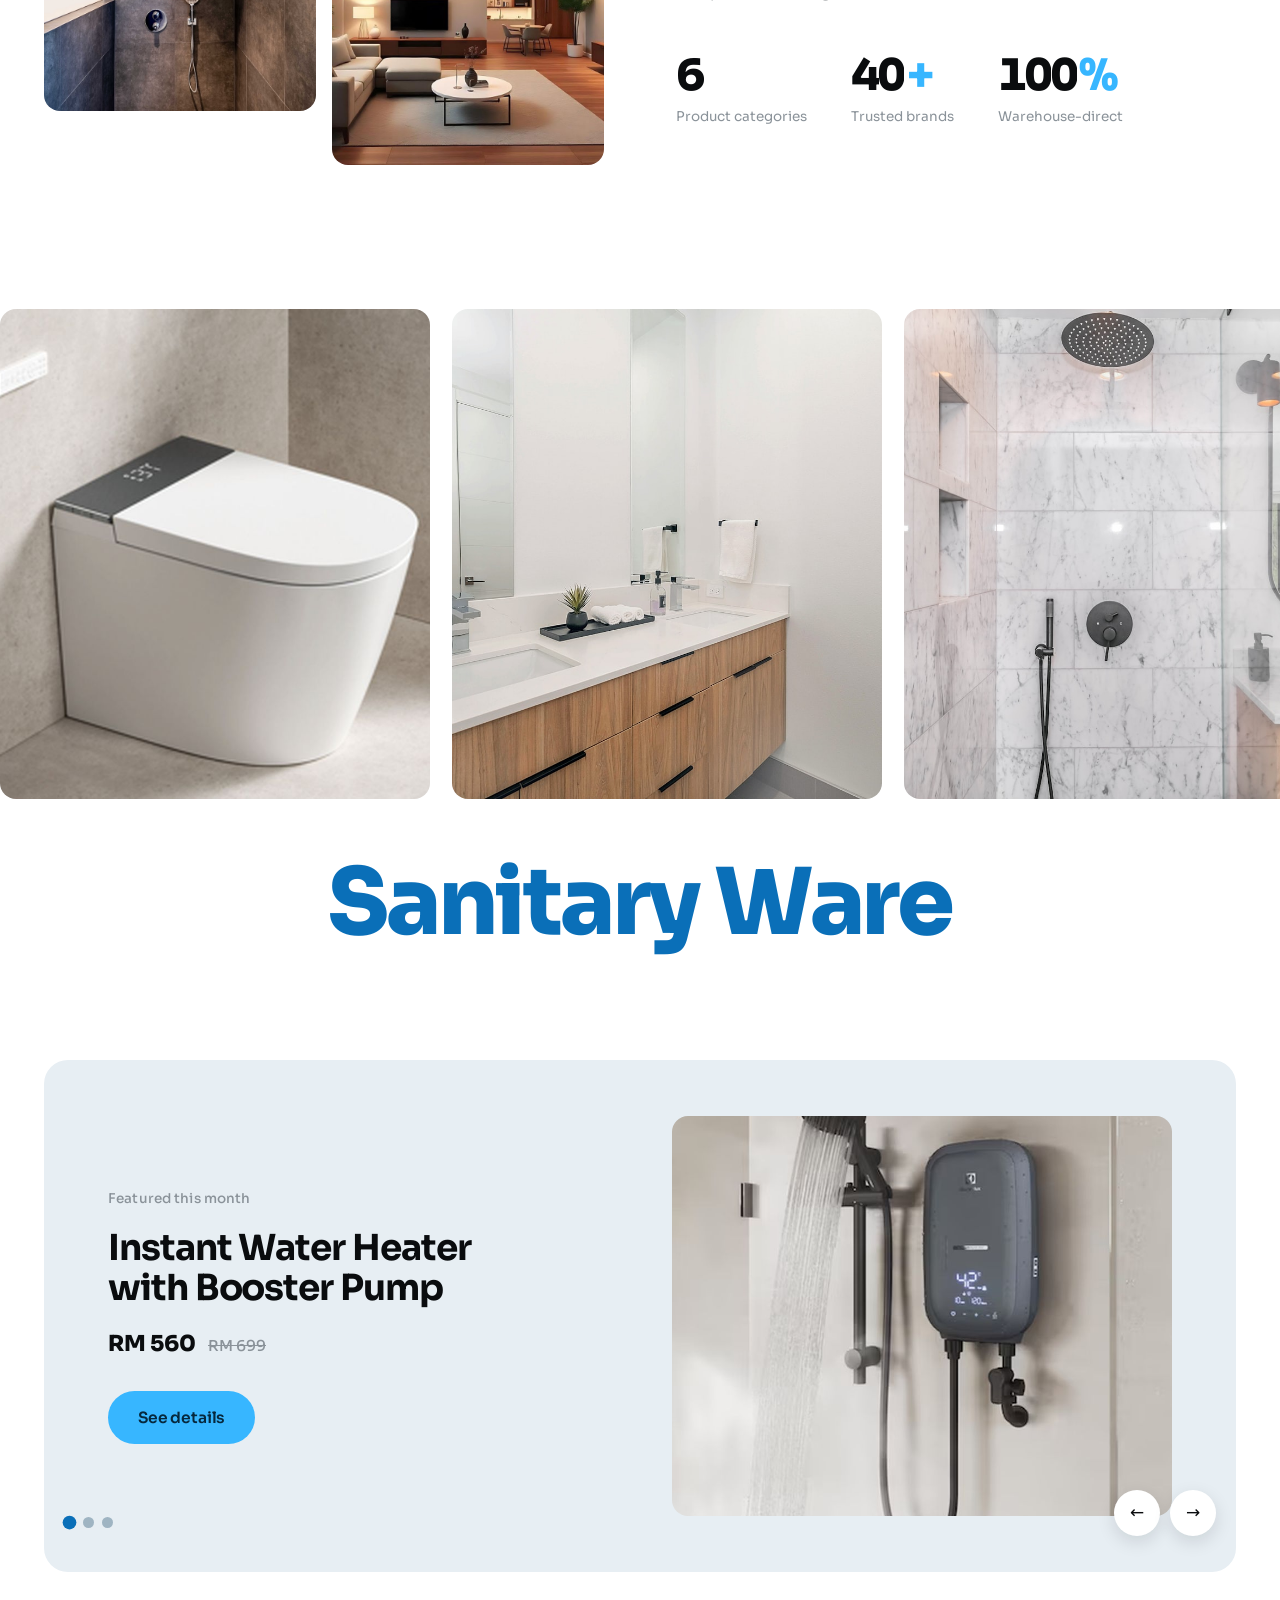
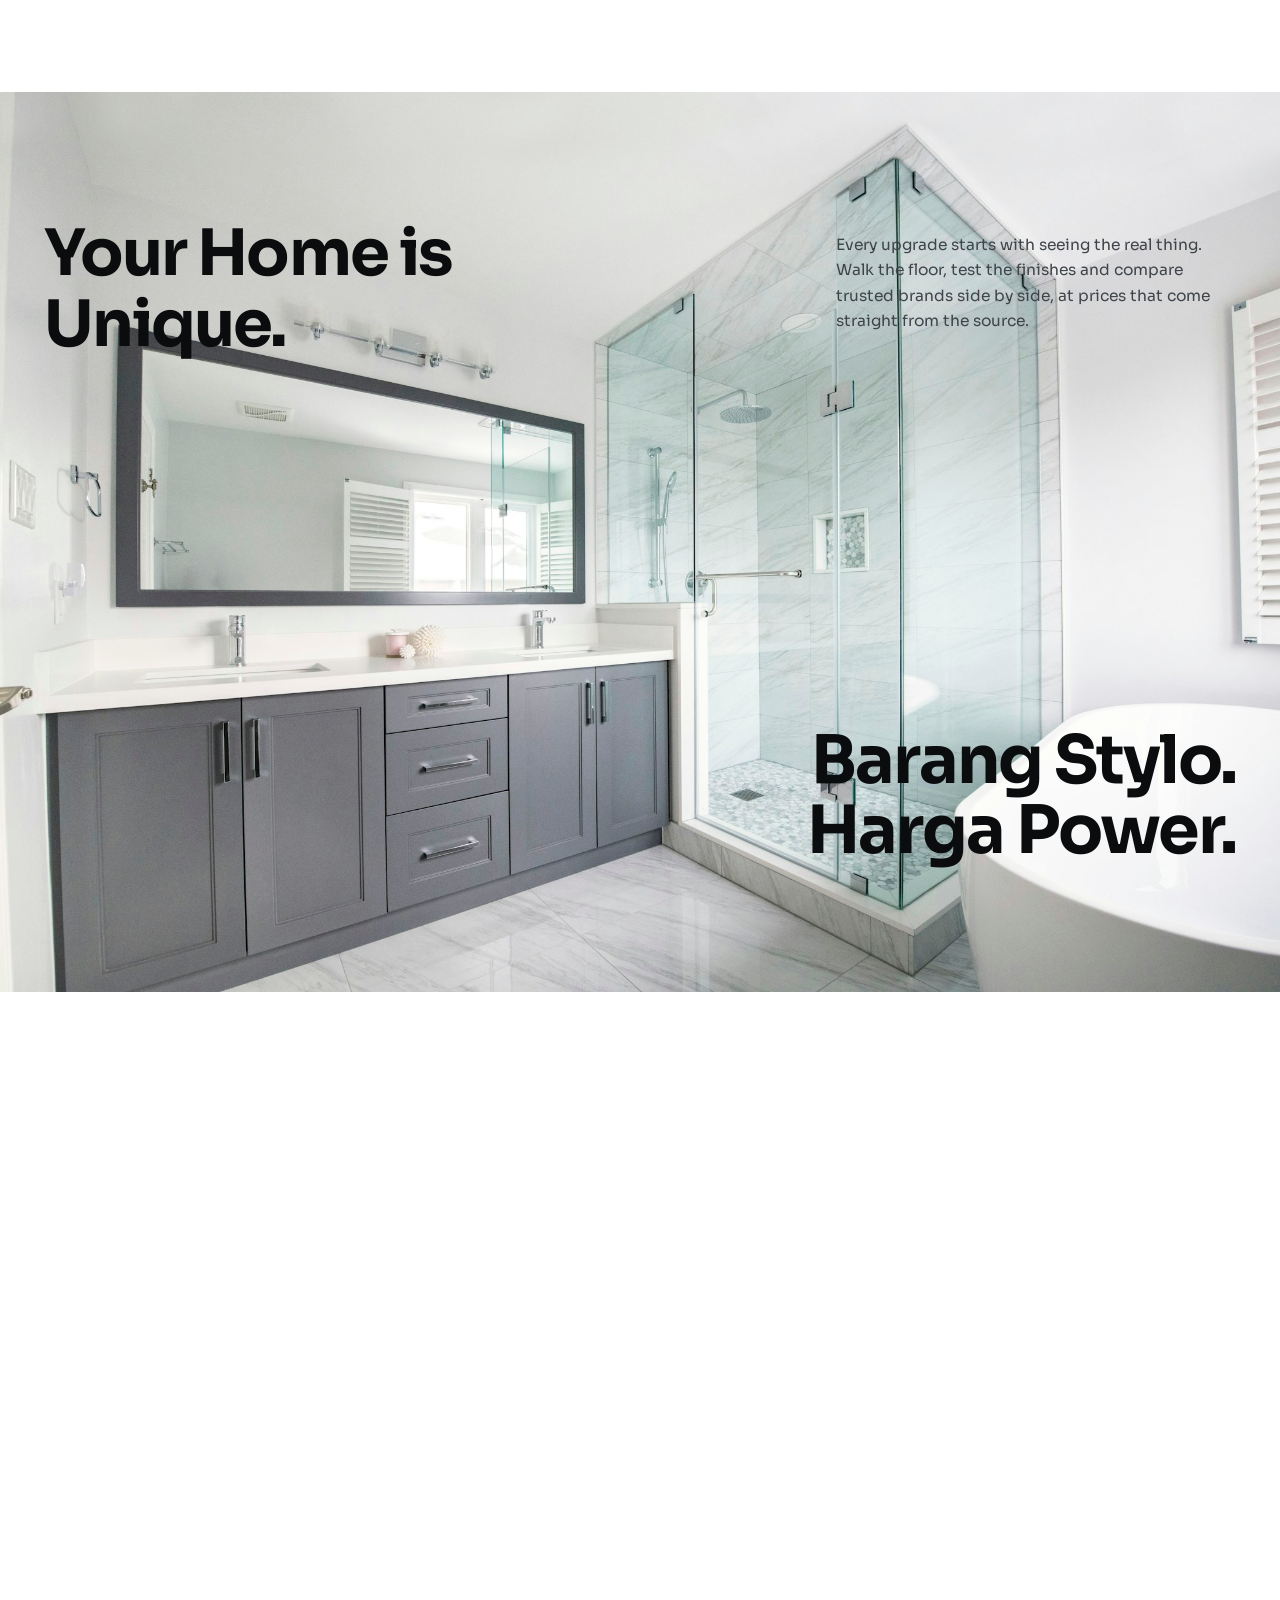
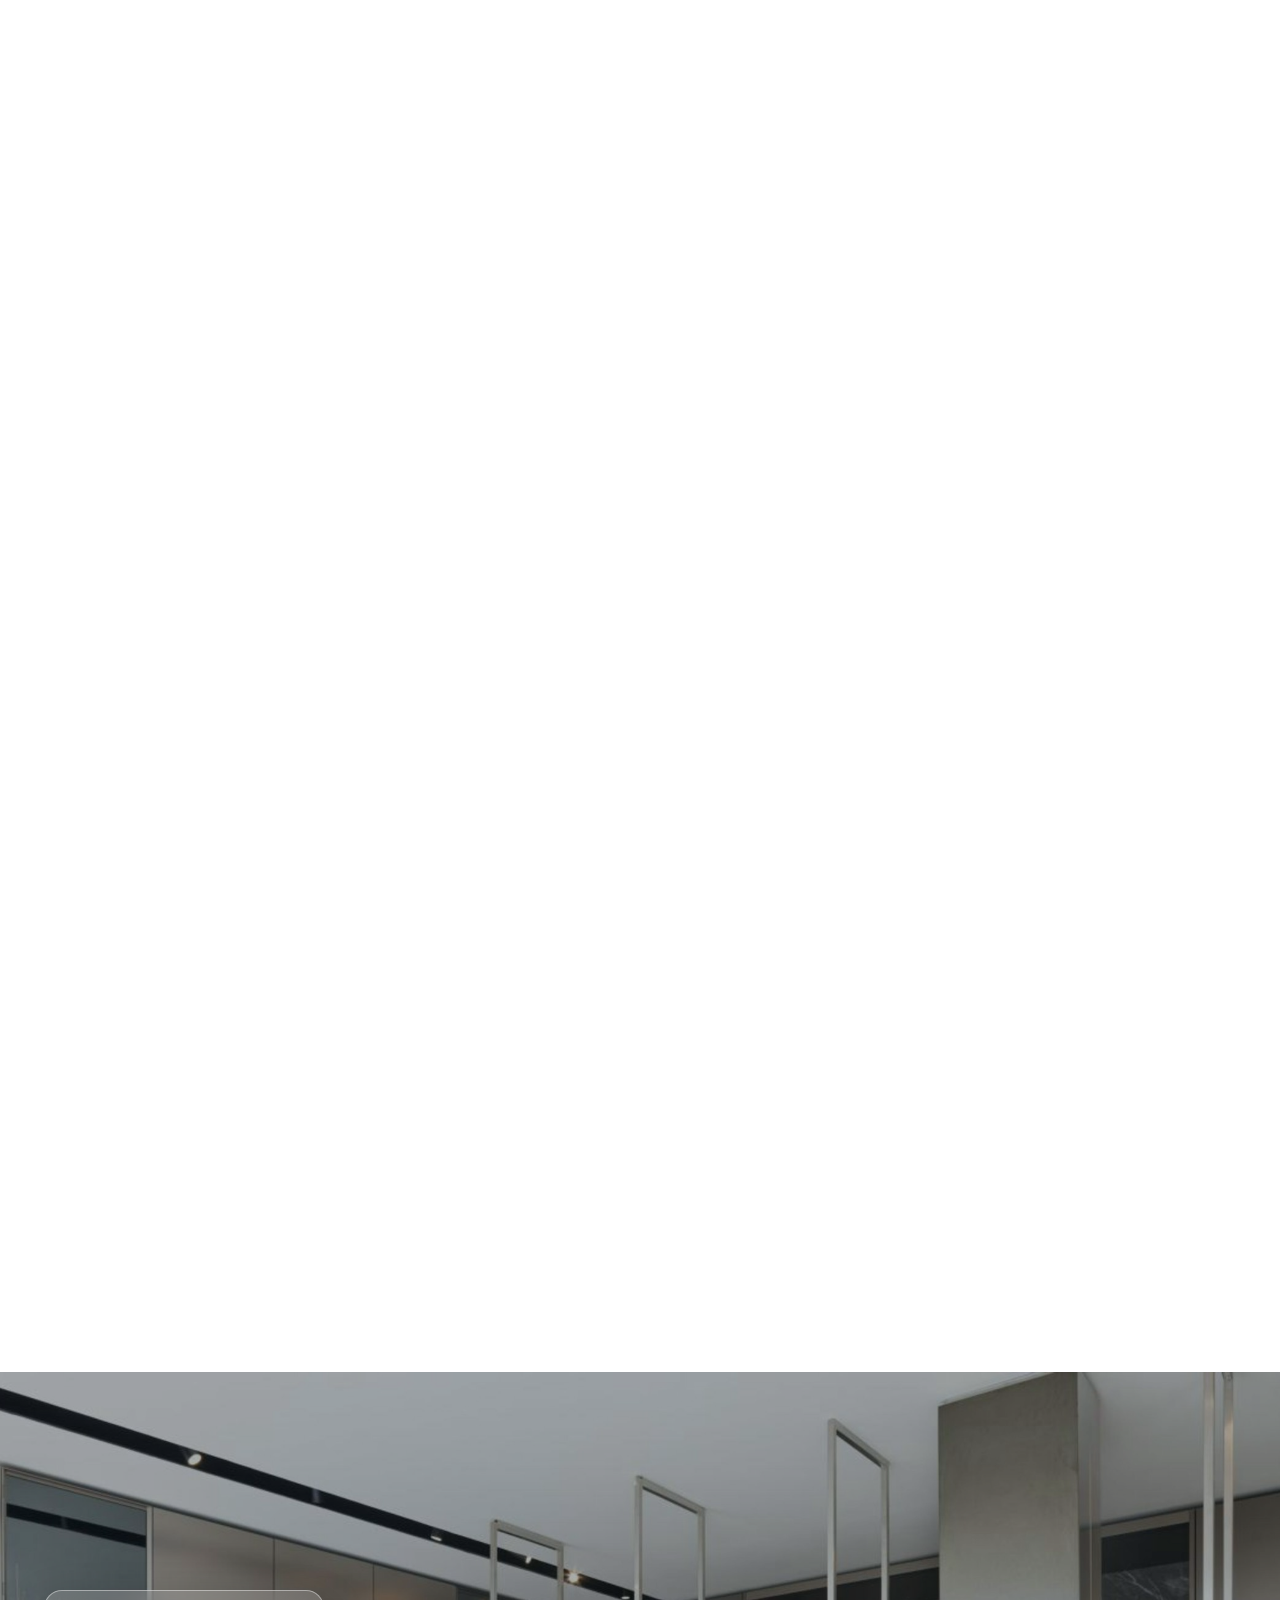
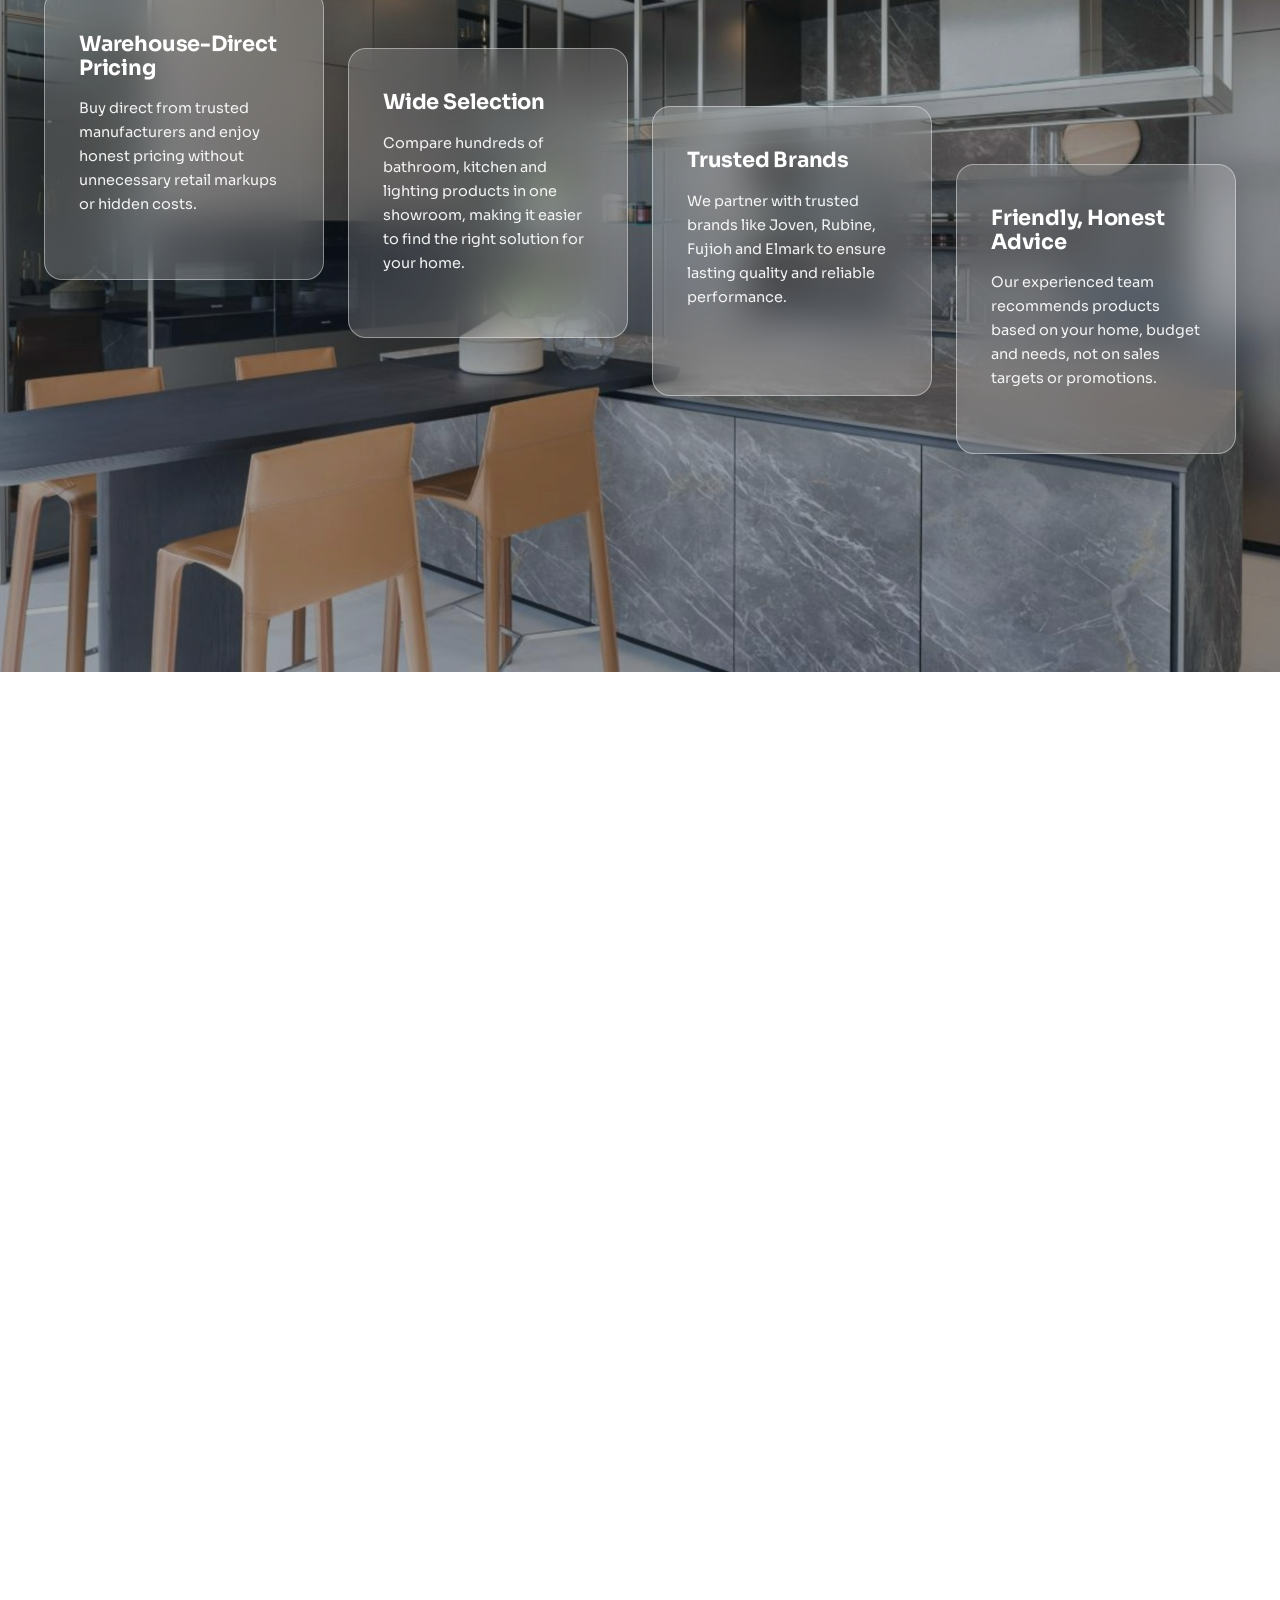
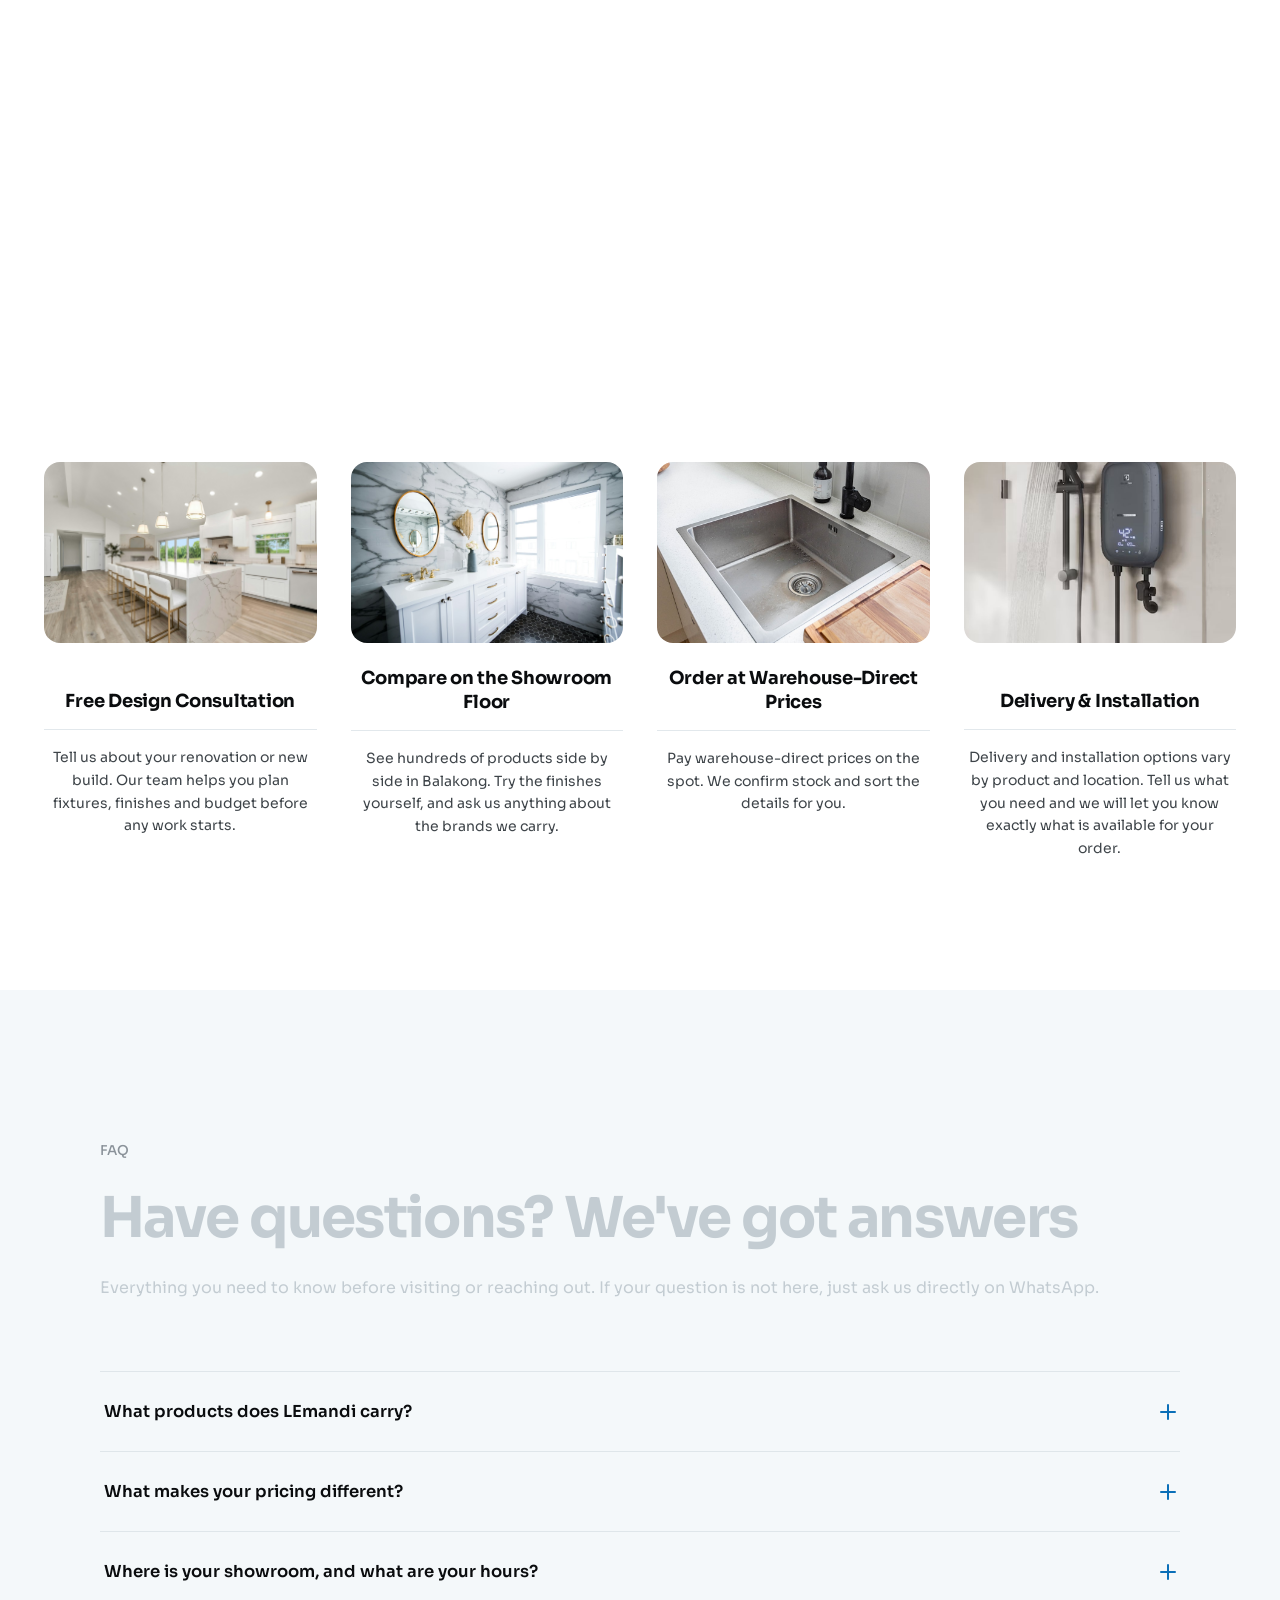
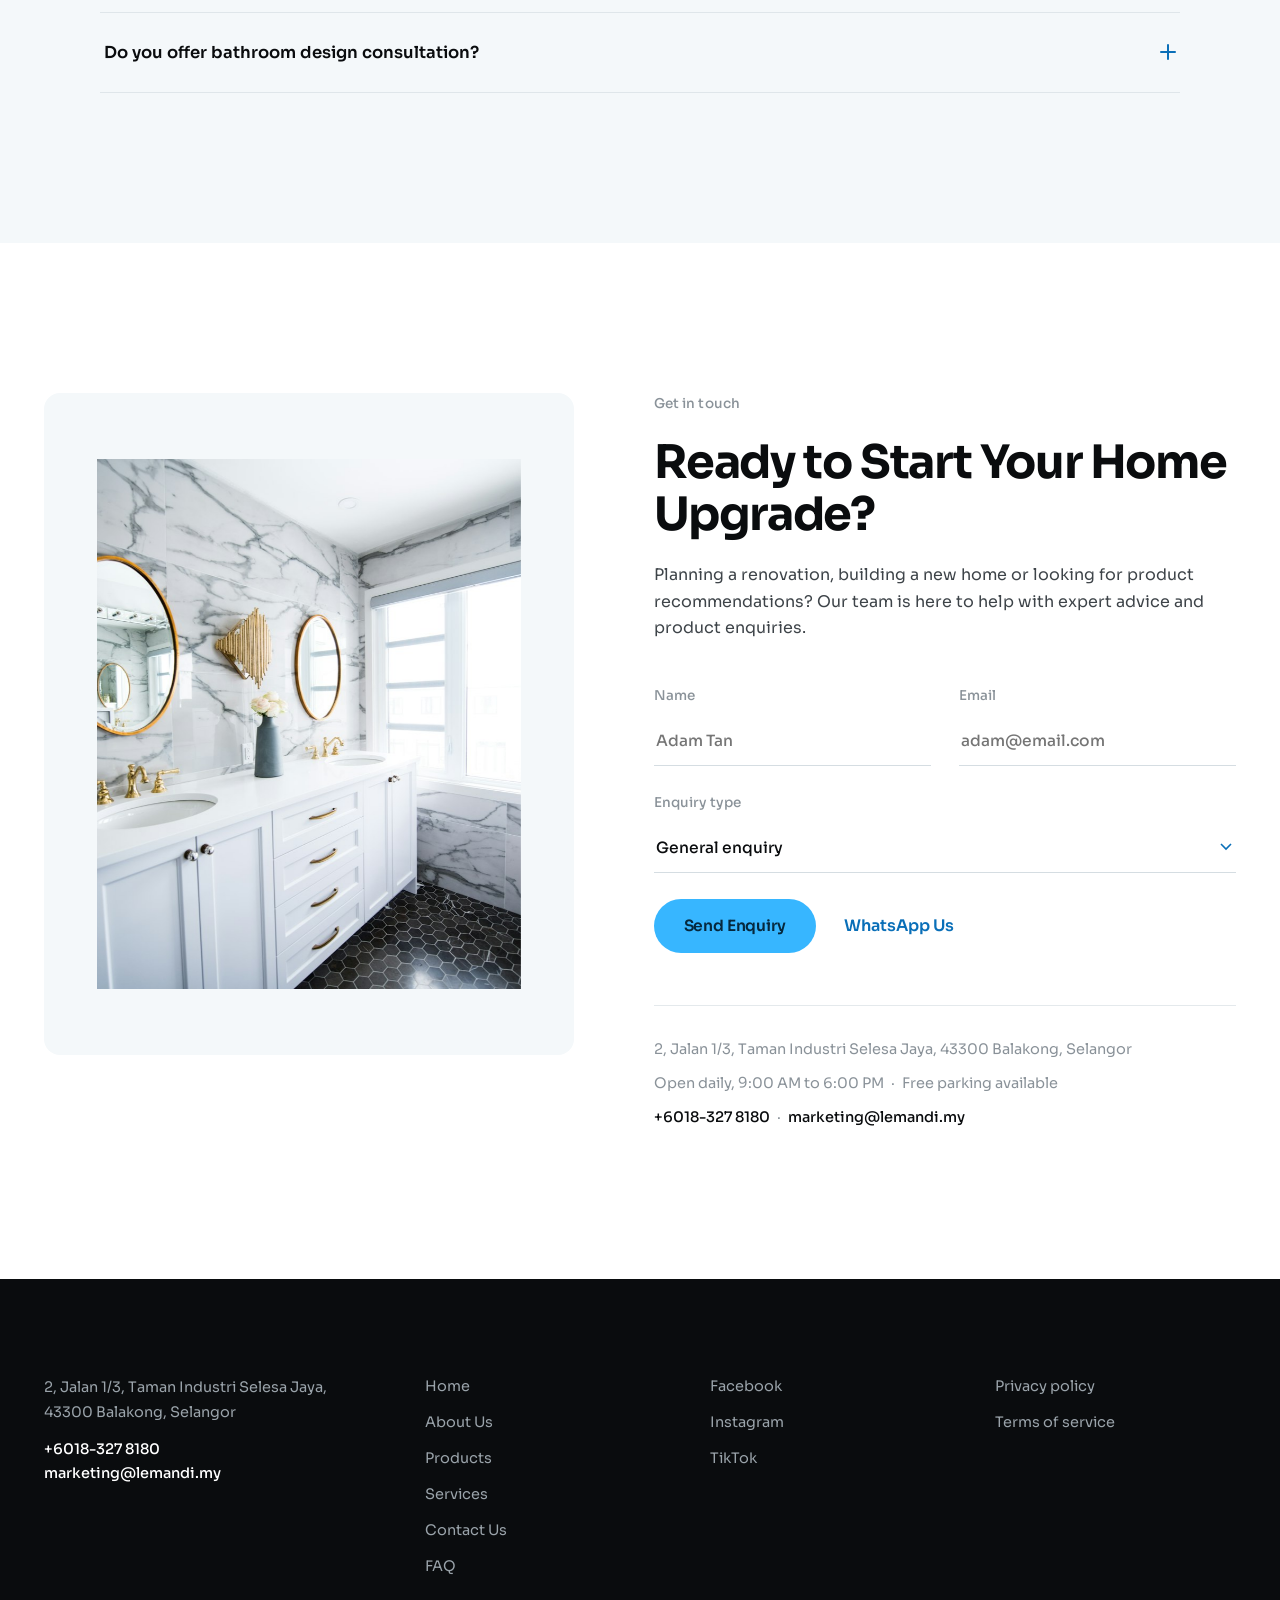
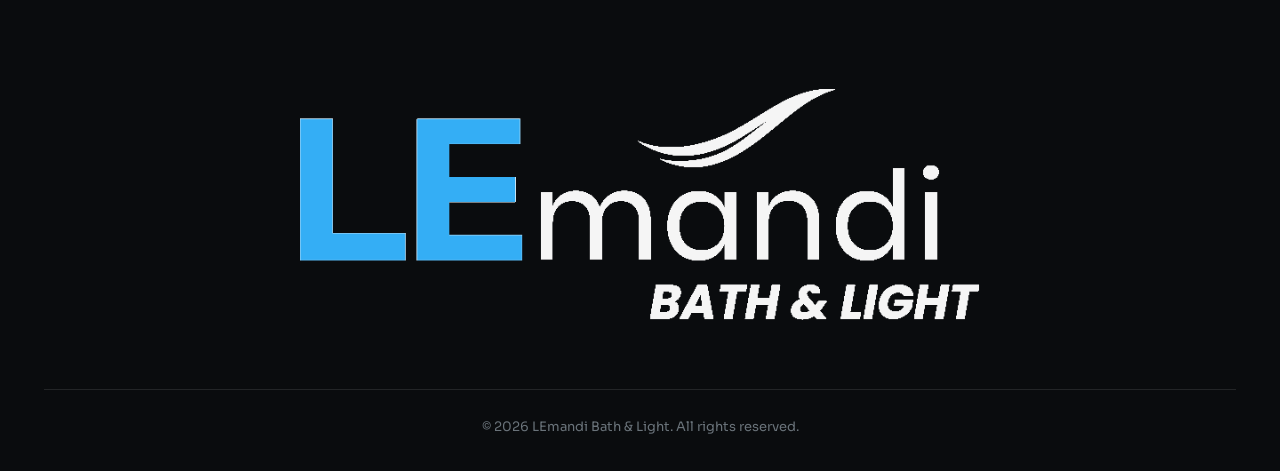
==== commit 56ea757d: "Restore scroll-scrub animations (user call, overriding comments #8/#10/#23) Back to the round-2 moti" ====
--- a/index.html
+++ b/index.html
@@ -162,16 +162,15 @@
   </div>
 </section>
 
-<!-- ═══ showroom statement ═══ -->
-<section class="gal2">
-  <div class="gal2__head">
-    <h2 data-rv>Your Home is Unique.</h2>
-    <p data-rv>Every upgrade starts with seeing the real thing. Walk the floor, test the finishes and compare trusted brands side by side, at prices that come straight from the source.</p>
-  </div>
-  <div class="gal2__media" data-rv>
-    <img src="assets/scrub.jpg" alt="Bathroom suite with walk-in shower and freestanding tub" loading="lazy">
-    <div class="gal2__scrim"></div>
-    <h2 class="gal2__b">Barang Stylo.<br>Harga Power.</h2>
+<!-- ═══ gallery scrub ═══ -->
+<section class="gal">
+  <div class="gal__sticky">
+    <div class="gal__copy">
+      <h2 class="gal__a">Your Home is Unique.</h2>
+      <p class="gal__p">Every upgrade starts with seeing the real thing. Walk the floor, test the finishes and compare trusted brands side by side, at prices that come straight from the source.</p>
+    </div>
+    <h2 class="gal__b">Barang Stylo.<br>Harga Power.</h2>
+    <div class="gal__card"><img src="assets/scrub.jpg" alt="Bathroom suite with walk-in shower and freestanding tub"></div>
   </div>
 </section>
 
@@ -180,7 +179,7 @@
 <section class="adv adv--csl">
   <div class="adv__sticky">
     <img class="adv__bg" src="assets/contact_alt.jpg" alt="" loading="lazy">
-    <div class="adv__cards" data-rv>
+    <div class="adv__cards">
       <div class="advcard">
         <h3>Warehouse-Direct Pricing</h3>
         <p>Buy direct from trusted manufacturers and enjoy honest pricing without unnecessary retail markups or hidden costs.</p>
--- a/style.css
+++ b/style.css
@@ -278,29 +278,29 @@
 .reel__word--in{transform:translateY(105%);opacity:0}
 .reel__word--out{transform:translateY(-105%);opacity:0}
 
-/* ─── showroom statement: full-bleed photo, copy always readable ─── */
-.gal2{padding:104px 0 130px;background:#fff}
-.gal2__head{max-width:1360px;margin:0 auto 54px;padding:0 44px;
+/* ─── gallery scrub: tilted card grows to full-bleed as you scroll ─── */
+.gal{height:320vh;position:relative}
+.gal__sticky{position:sticky;top:0;height:100vh;height:100dvh;overflow:hidden;background:#fff}
+.gal__copy{position:absolute;z-index:3;top:14%;left:44px;right:44px;
   display:flex;justify-content:space-between;gap:60px;align-items:flex-start}
-.gal2__head h2{font-size:clamp(40px,5vw,72px);font-weight:700;letter-spacing:-.03em;max-width:7em}
-.gal2__head p{max-width:400px;font-size:15.5px;color:var(--body);padding-top:14px}
-.gal2__media{position:relative;margin:0 44px;border-radius:24px;overflow:hidden;
-  height:min(78vh,760px);min-height:420px;background:var(--ink)}
-.gal2__media img{width:100%;height:100%;object-fit:cover;
-  transform:scale(1.07);transition:transform 1.6s cubic-bezier(.2,.65,.25,1)}
-.gal2__media.on img{transform:scale(1)}
-.gal2__scrim{position:absolute;inset:0;
-  background:linear-gradient(205deg,rgba(6,16,24,0) 42%,rgba(6,16,24,.58) 100%)}
-.gal2__b{position:absolute;left:44px;bottom:34px;color:#fff;
-  font-size:clamp(40px,5.2vw,84px);font-weight:700;letter-spacing:-.03em;line-height:1.05}
-
-/* ─── advantages: frosted cards over a photo, revealed on entry ─── */
-.adv{position:relative}
-.adv__sticky{position:relative;overflow:hidden;padding:140px 44px 150px}
+.gal__a{font-size:clamp(40px,5vw,72px);font-weight:700;letter-spacing:-.03em;max-width:7em}
+.gal__p{max-width:400px;font-size:15.5px;color:var(--body);padding-top:14px}
+.gal__b{position:absolute;z-index:3;right:44px;bottom:14%;text-align:right;
+  font-size:clamp(40px,5.2vw,84px);font-weight:700;letter-spacing:-.03em;line-height:1.05;opacity:0}
+.gal__card{
+  position:absolute;z-index:2;left:50%;top:58%;
+  width:560px;height:400px;transform:translate(-50%,-50%) rotate(-9deg);
+  border-radius:var(--r);overflow:hidden;will-change:width,height,transform;
+}
+.gal__card img{width:100%;height:100%;object-fit:cover}
+
+/* ─── advantages: staggered frosted cards over a pinned photo (desktop scrub) ─── */
+.adv{height:240vh;position:relative}
+.adv__sticky{position:sticky;top:0;height:100vh;height:100dvh;overflow:hidden}
 .adv__bg{position:absolute;inset:0;width:100%;height:100%;object-fit:cover}
 .adv__sticky::after{content:"";position:absolute;inset:0;background:rgba(8,16,22,.34)}
 .adv__cards{
-  position:relative;z-index:2;max-width:1360px;margin:0 auto;
+  position:absolute;z-index:2;left:44px;right:44px;top:50%;transform:translateY(-50%);
   display:grid;grid-template-columns:repeat(4,1fr);gap:24px;align-items:start;
 }
 .advcard{
@@ -309,13 +309,10 @@
   -webkit-backdrop-filter:blur(22px);backdrop-filter:blur(22px);
   box-shadow:0 18px 44px rgba(4,10,16,.28);
 }
-html.js .adv__cards[data-rv]{opacity:1;transform:none}
-html.js .adv__cards[data-rv] .advcard{opacity:0;transform:translateY(80px);
-  transition:opacity .9s cubic-bezier(.2,.65,.25,1),transform .9s cubic-bezier(.2,.65,.25,1)}
-html.js .adv__cards[data-rv].on .advcard{opacity:1;transform:none}
-.adv__cards .advcard:nth-child(2){transition-delay:.1s}
-.adv__cards .advcard:nth-child(3){transition-delay:.2s}
-.adv__cards .advcard:nth-child(4){transition-delay:.3s}
+/* the scrub drives the cards on desktop; phones keep them visible for the carousel */
+@media(min-width:860px){
+  html.js .advcard{opacity:0;transform:translateY(140px);will-change:opacity,transform}
+}
 .advcard h3{color:#fff;font-size:21px;margin-bottom:16px;letter-spacing:-.01em}
 .advcard p{font-size:14.5px;line-height:1.66;color:rgba(255,255,255,.92)}
 /* staircase resting layout on the 4-column desktop grid */
@@ -403,6 +400,7 @@
 /* ═══ responsive ═══ */
 @media(max-width:1080px){
   .adv__cards{grid-template-columns:repeat(2,1fr)}
+  .adv{height:280vh}
   .reel__item{width:330px;height:390px}
 }
 @media(max-width:860px){
@@ -435,11 +433,13 @@
   .reel__item{width:78vw;height:96vw;scroll-snap-align:center}
   .reel__item::after{opacity:0 !important}
   .reel__title{margin-top:34px}
-  .gal2{padding:80px 0 90px}
-  .gal2__head{padding:0 22px;margin-bottom:34px;flex-direction:column;gap:18px}
-  .gal2__media{margin:0 22px;height:min(64vh,540px);min-height:340px;border-radius:18px}
-  .gal2__b{left:22px;bottom:22px}
-  .adv__sticky{padding:90px 22px 110px}
+  .gal{height:280vh}
+  .gal__copy{left:22px;right:22px;flex-direction:column;gap:22px;top:10%}
+  .gal__b{right:22px;bottom:11%}
+  .gal__card{width:78vw;height:52vw;top:56%}
+  .adv{height:auto}
+  .adv__sticky{position:relative;top:auto;height:auto;padding:90px 22px 110px}
+  .adv__cards{position:relative;left:auto;right:auto;top:auto;transform:none}
   .advcard{padding:24px 22px 26px;min-height:0}
   .proc{padding:80px 22px}
   .proc__grid{grid-template-columns:1fr 1fr;gap:44px 24px}
@@ -705,9 +705,8 @@
    Per-page signature sections
    ══════════════════════════════════════════════════════════════════ */
 
-/* image settle-in for frames flagged with .frame--scale */
-html.js .frame--scale img{transform:scale(.86);transition:transform 1.2s cubic-bezier(.2,.65,.25,1)}
-html.js .frame--scale.on img{transform:scale(1)}
+/* scroll-driven helpers */
+.para{will-change:transform}
 
 /* ─── featured slider (homepage) ─── */
 .fslider{position:relative;max-width:1360px;margin:64px auto 0;padding:0 44px}
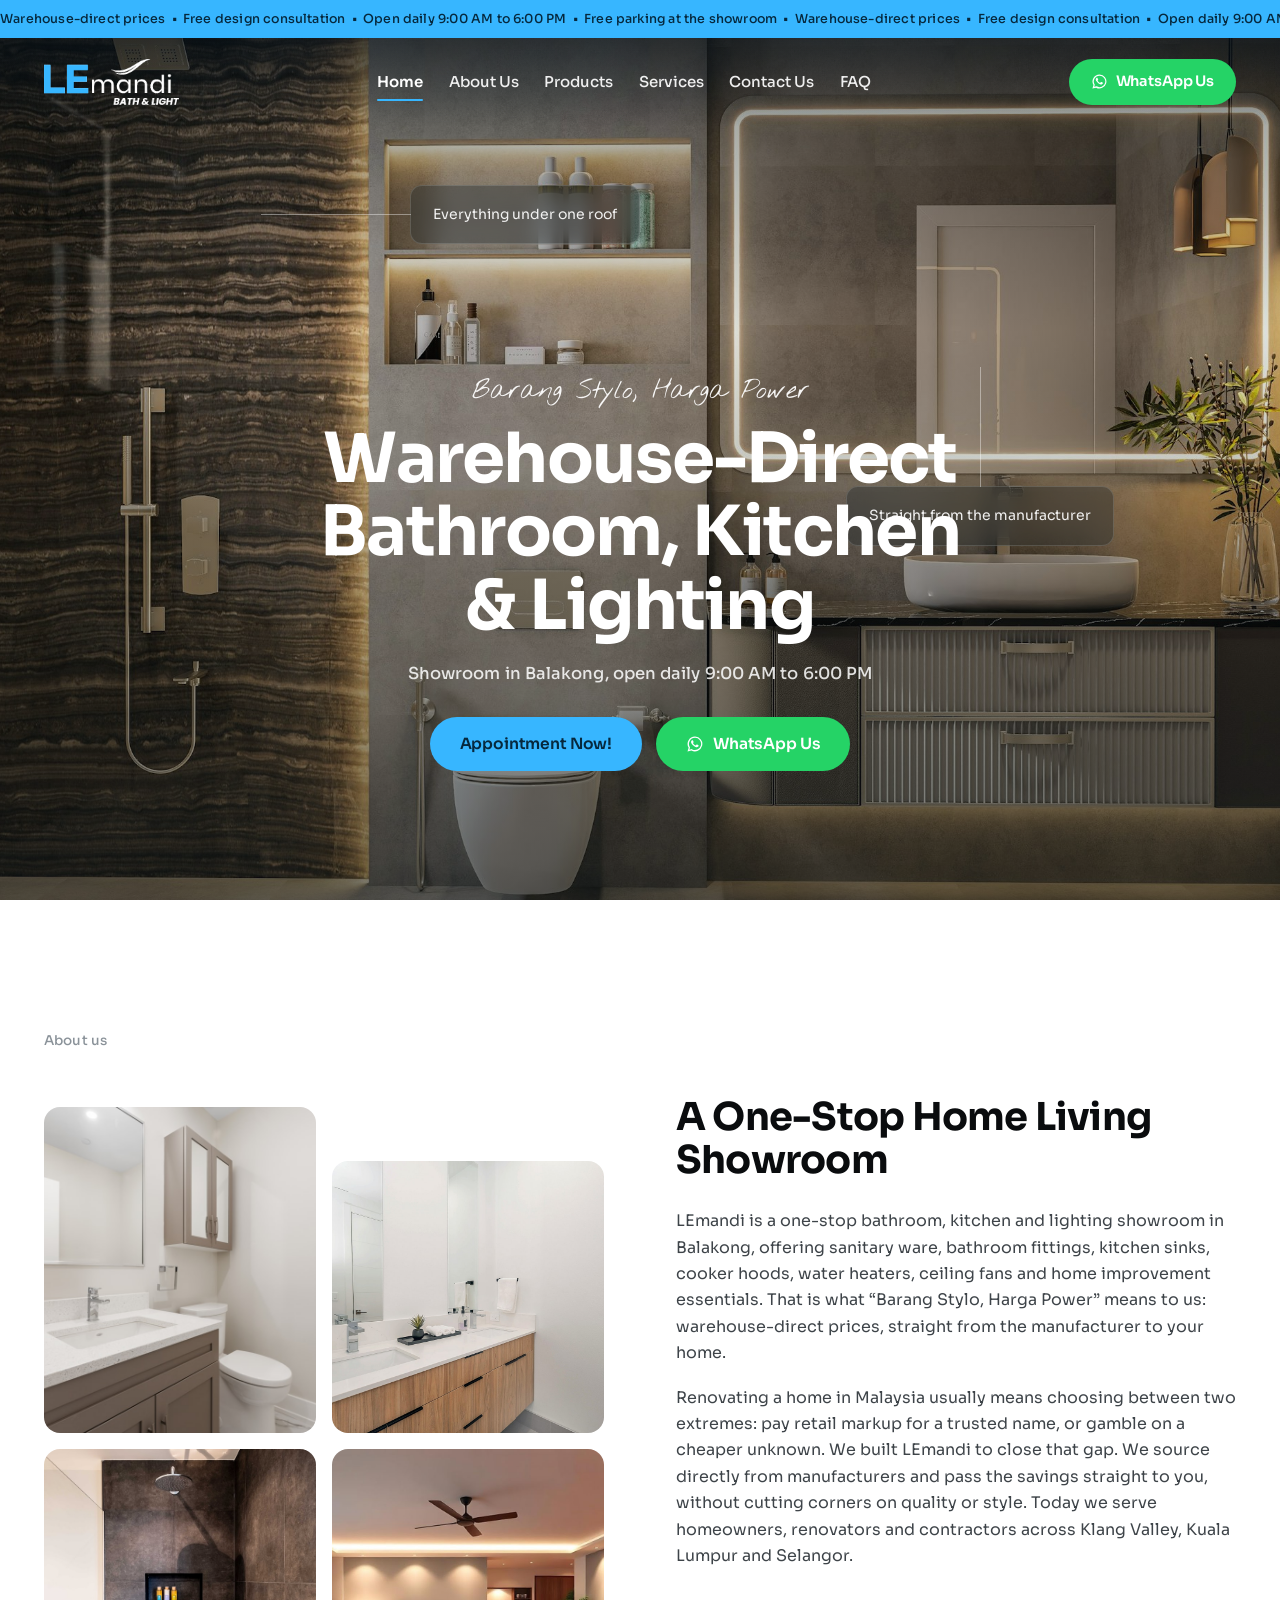
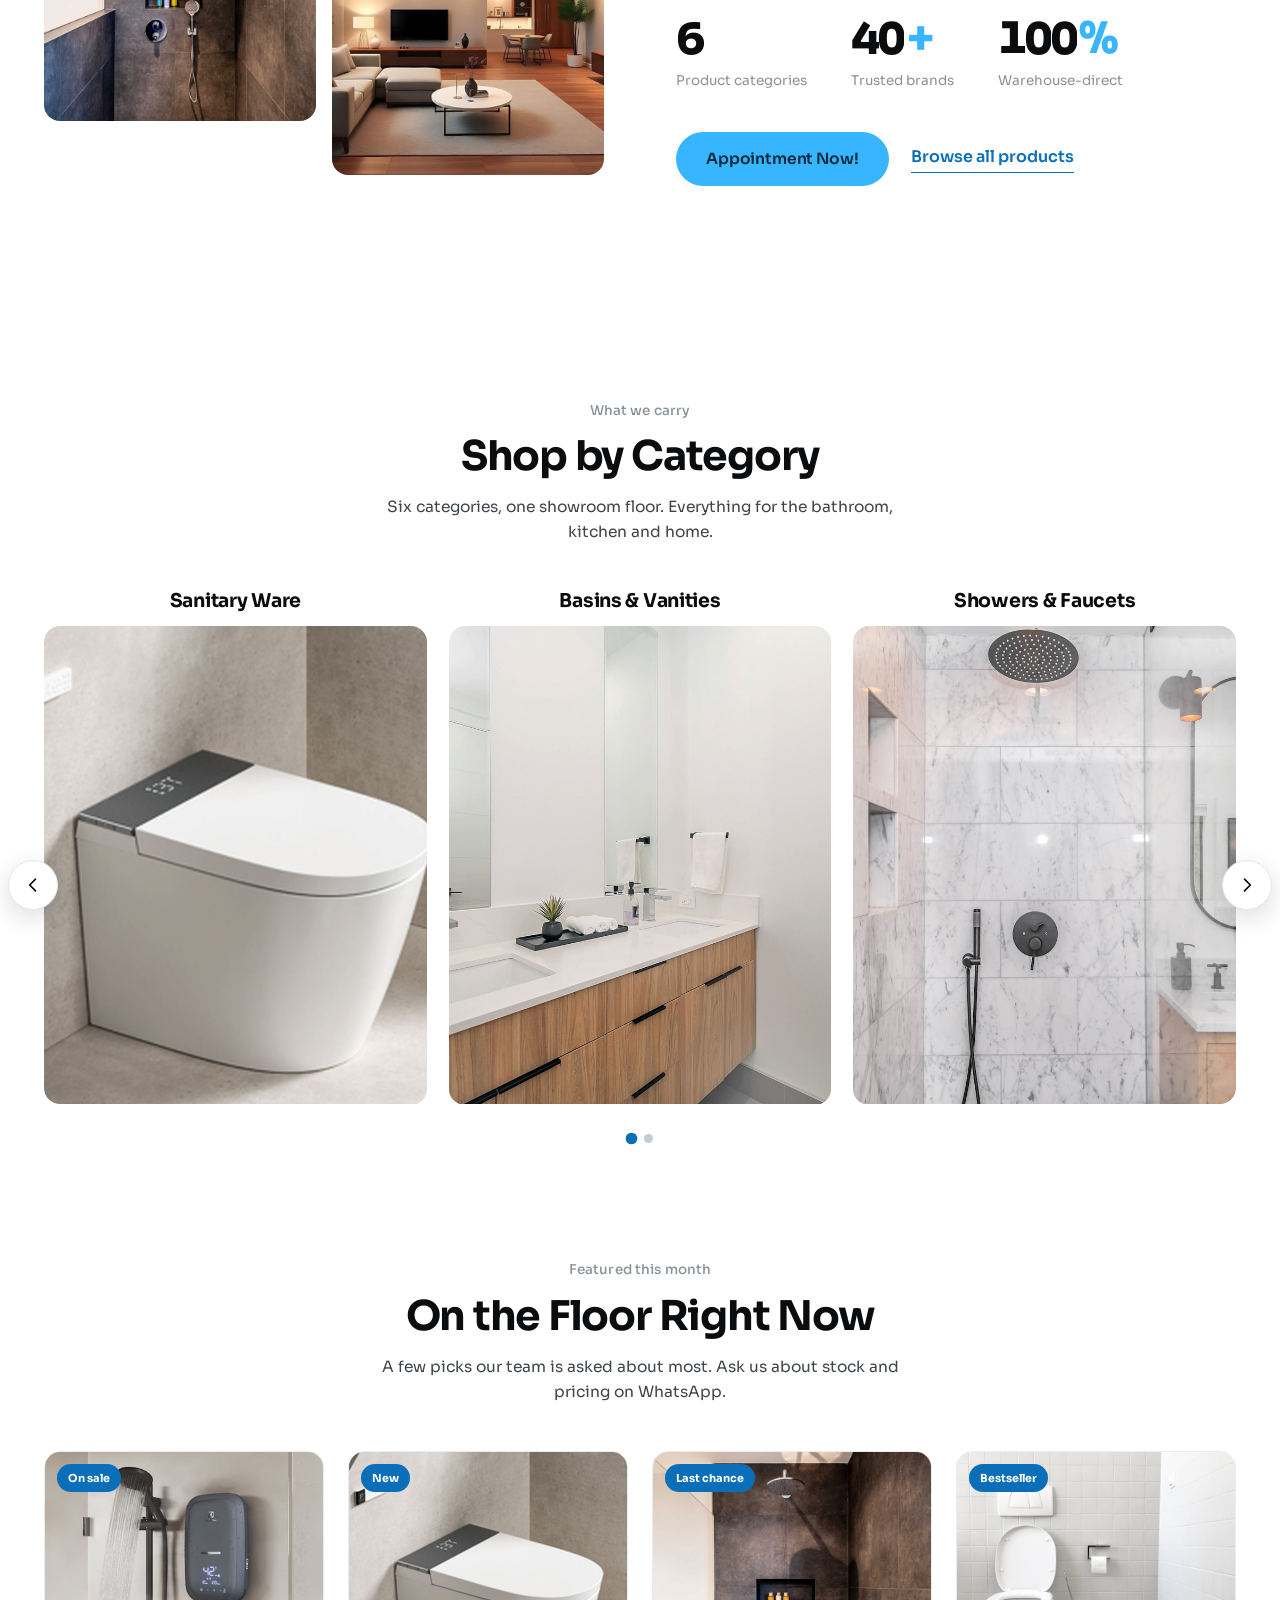
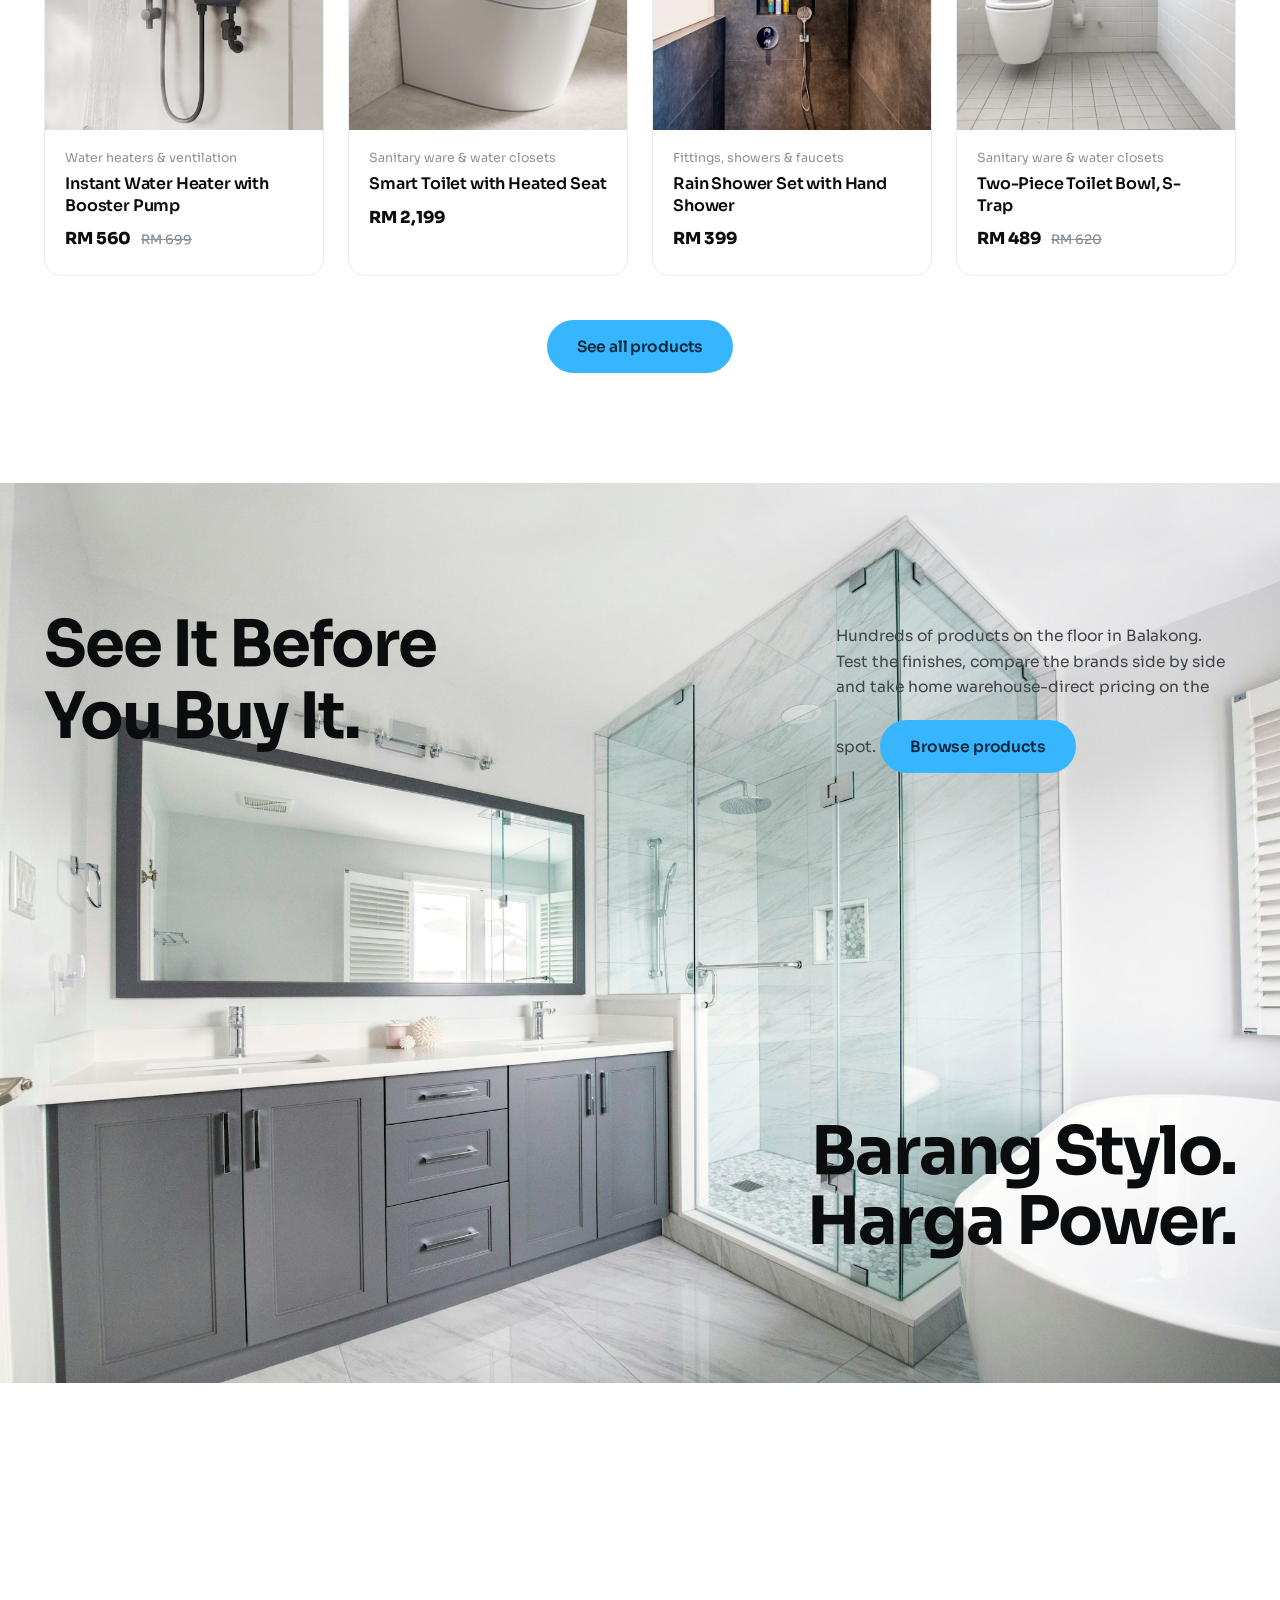
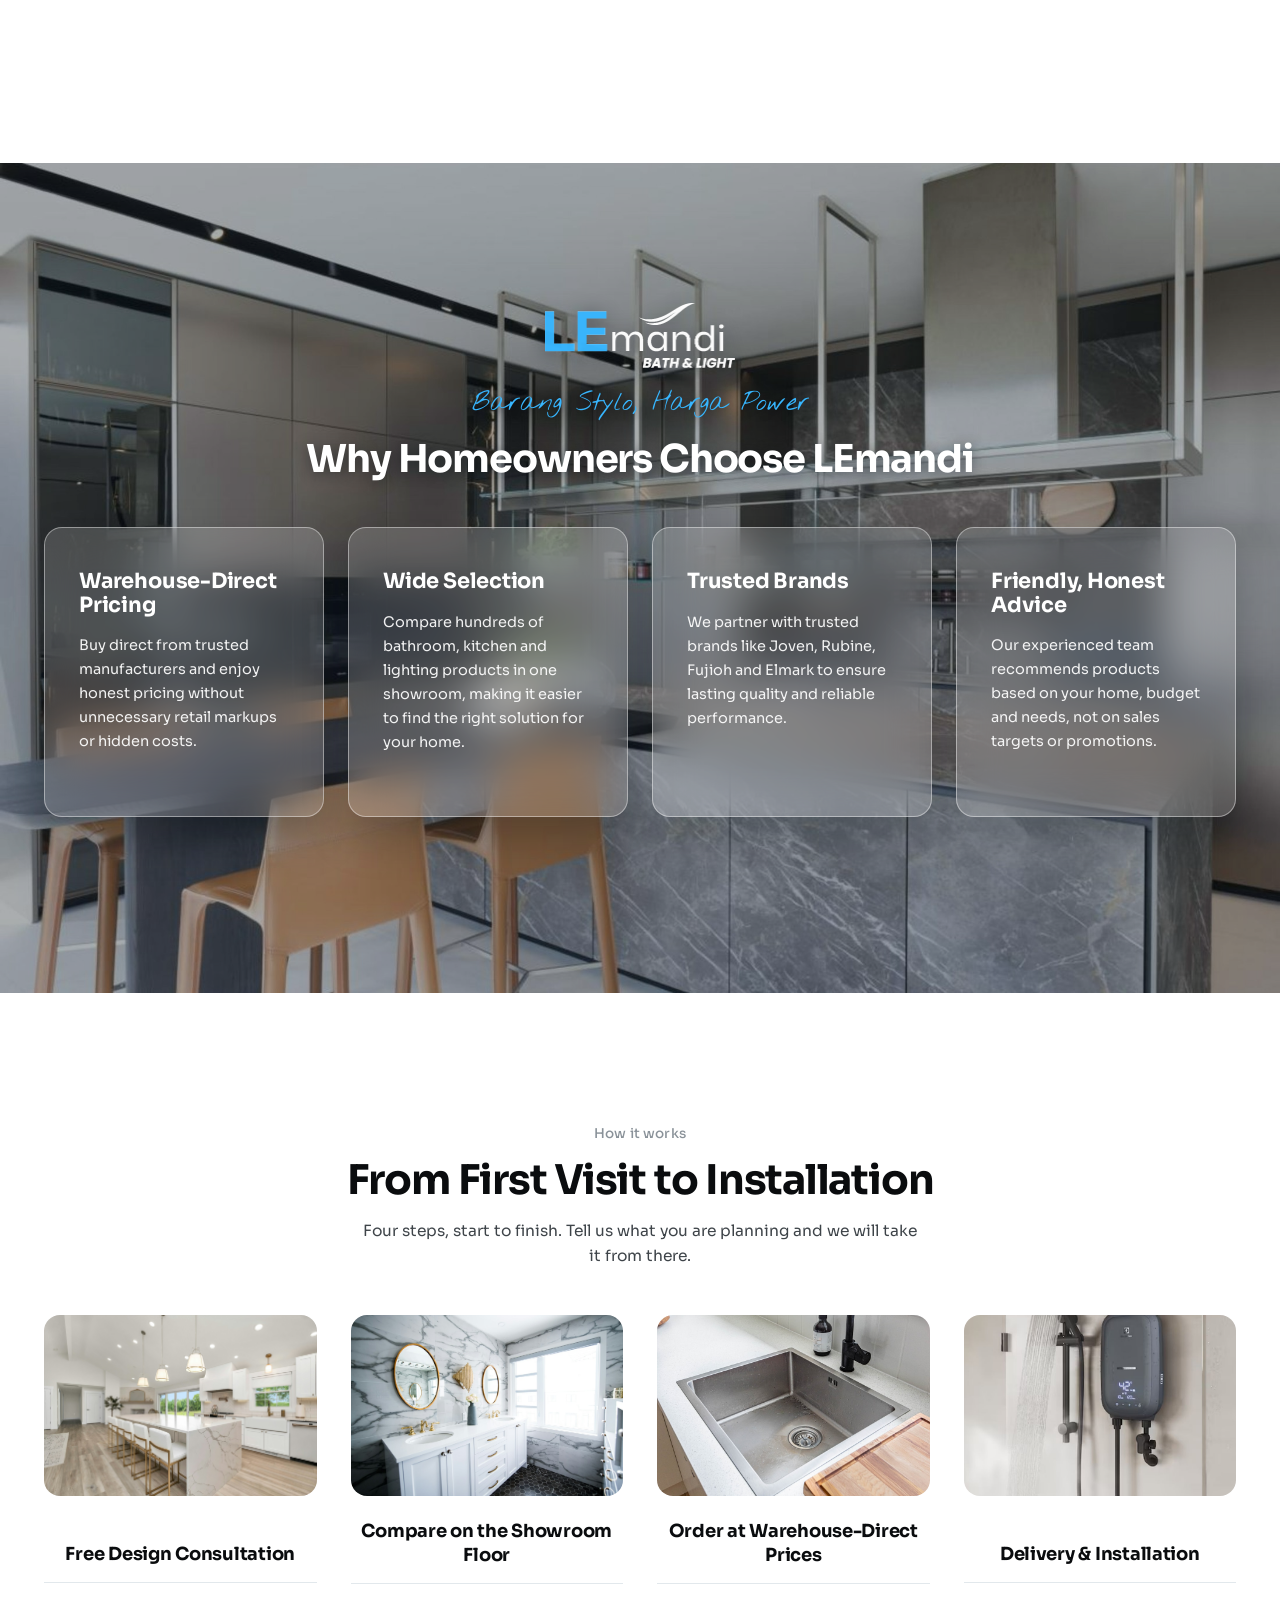
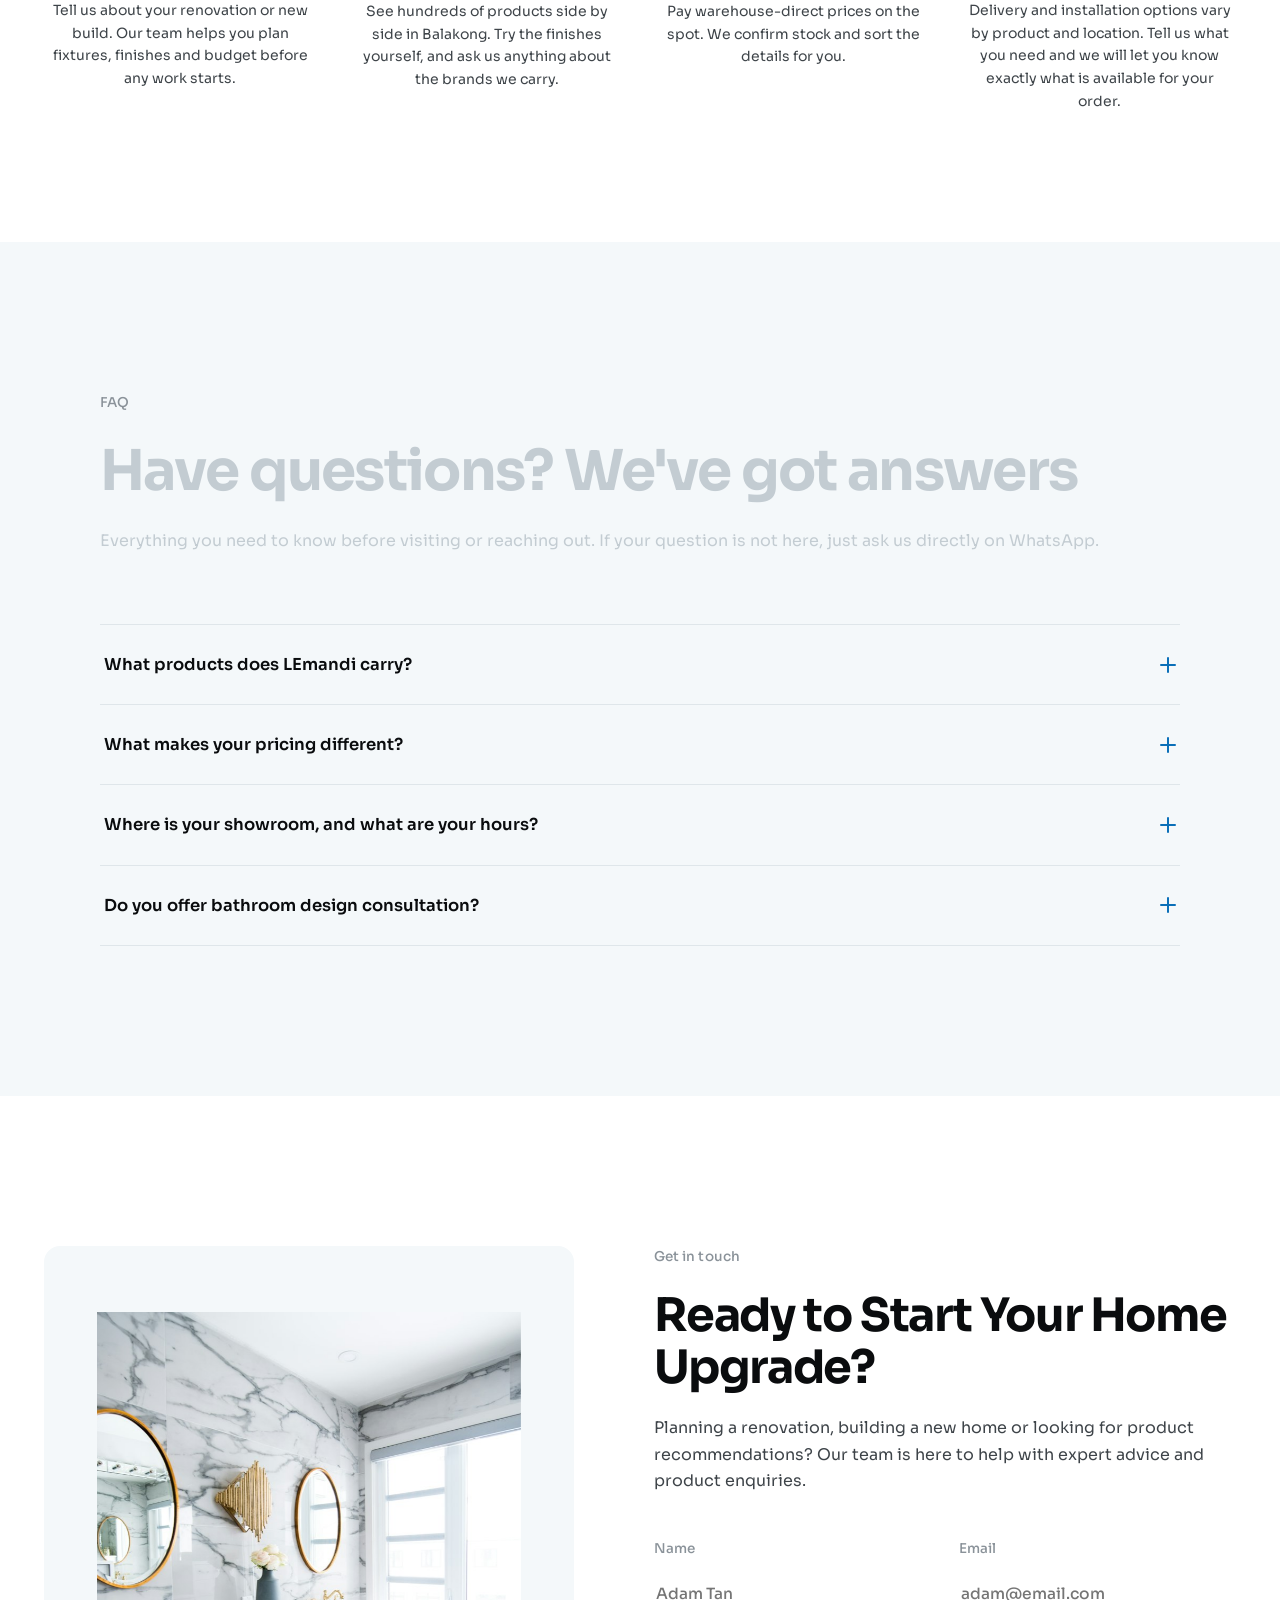
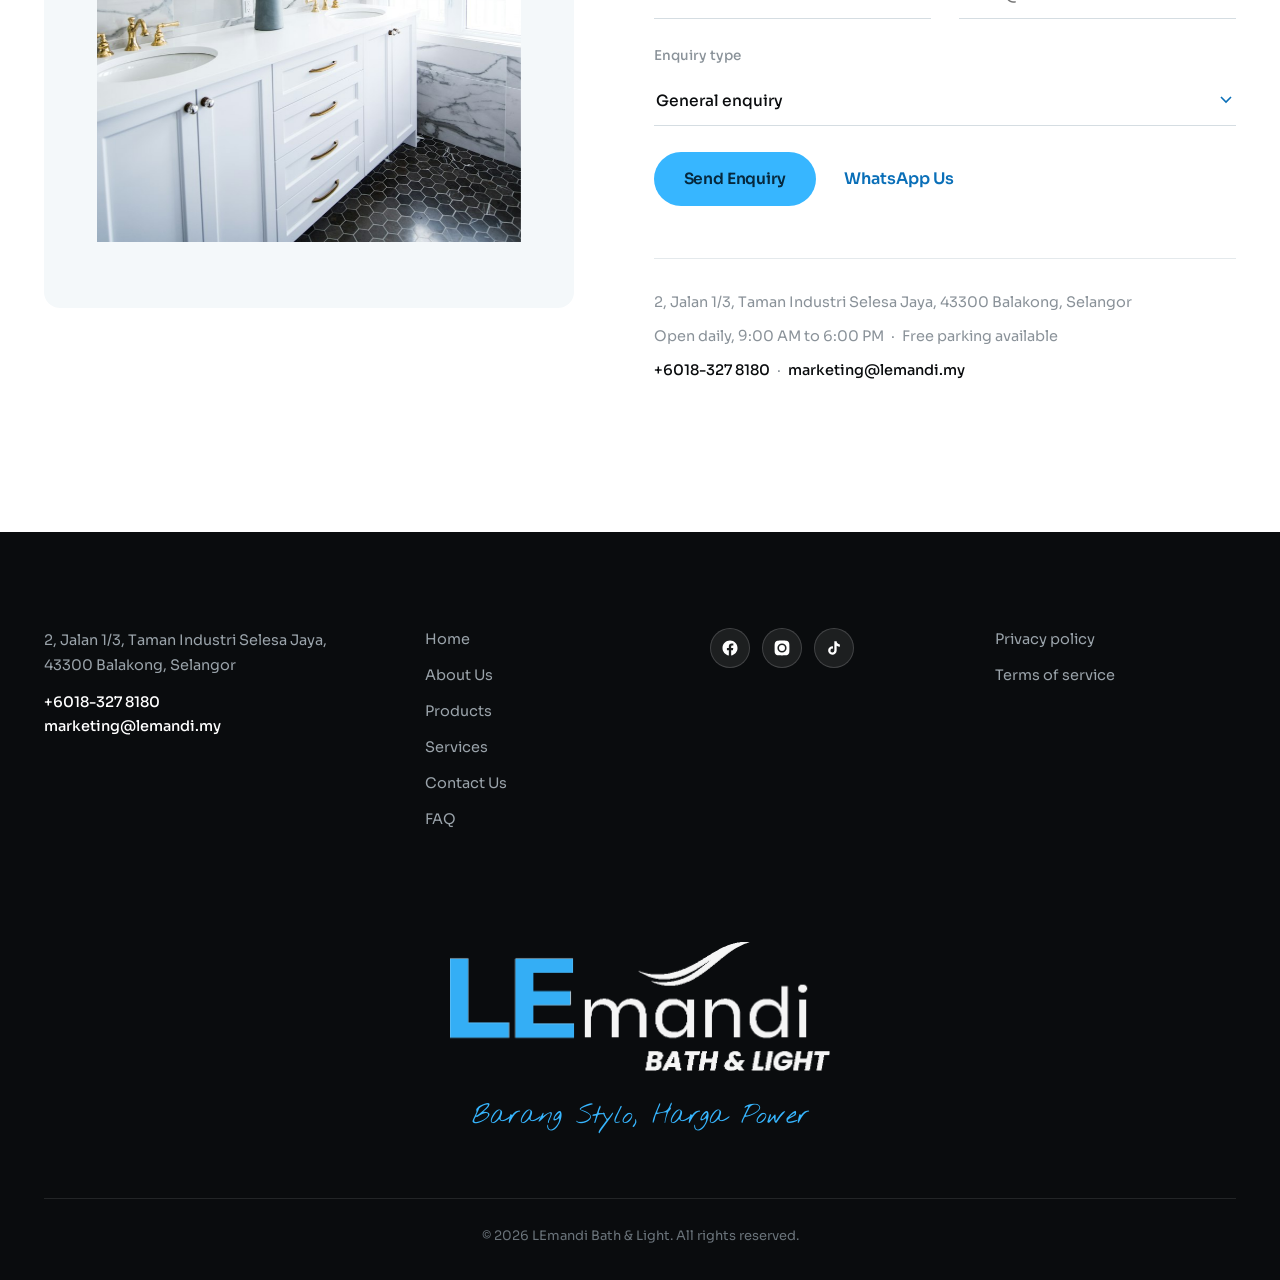
==== commit 8c905136: "Round 4 amendments from the new Figma file (Website Comments, 14-18 Sep) Global: header WhatsApp CTA" ====
--- a/index.html
+++ b/index.html
@@ -33,7 +33,7 @@
     <a href="contact.html">Contact Us</a>
     <a href="faq.html">FAQ</a>
   </nav>
-  <a class="hd__wa" href="https://wa.me/60183278180">WhatsApp Us</a>
+  <a class="hd__wa" href="https://wa.me/60183278180"><svg viewBox="0 0 24 24" aria-hidden="true"><path d="M12.04 2.01a9.9 9.9 0 0 0-8.5 14.94L2 22.02l5.22-1.37a9.9 9.9 0 1 0 4.82-18.64zm0 1.79a8.1 8.1 0 1 1-4.1 15.08l-.3-.18-3.1.82.83-3.02-.2-.31A8.1 8.1 0 0 1 12.04 3.8z"/><path d="M9.3 7.3c-.18-.42-.37-.42-.55-.43h-.47c-.16 0-.43.06-.66.3-.22.25-.86.85-.86 2.06s.88 2.39 1 2.56c.13.16 1.72 2.75 4.24 3.74 2.09.82 2.51.66 2.97.62.45-.04 1.46-.6 1.67-1.18.2-.58.2-1.07.14-1.18-.06-.1-.22-.16-.47-.28-.24-.13-1.46-.72-1.68-.8-.23-.09-.39-.13-.55.12-.17.25-.64.8-.78.97-.15.16-.29.18-.53.06-.25-.12-1.05-.39-2-1.23-.74-.66-1.24-1.47-1.38-1.72-.15-.25-.02-.38.1-.5.12-.11.25-.29.37-.43.13-.15.17-.25.25-.41.09-.17.05-.31-.02-.44-.06-.12-.54-1.34-.79-1.83z"/></svg>WhatsApp Us</a>
   <button class="burger" aria-label="Menu" aria-expanded="false"><span></span><span></span><span></span></button>
 </header>
 
@@ -56,20 +56,24 @@
   <div class="hero__scrim"></div>
 
   <div class="hero__note hero__note--a">
-    <p>Sanitary ware, kitchen and lighting under one roof</p>
+    <p>Everything under one roof</p>
   </div>
   <div class="hero__note hero__note--b">
-    <p>Warehouse-direct prices from brands you can trust</p>
+    <p>Straight from the manufacturer</p>
   </div>
 
   <div class="hero__copy">
     <p class="hero__hand">Barang Stylo, Harga Power</p>
     <h1 class="hero__title">
-      <span class="line js-chars">Premium Bathroom,</span>
-      <span class="line js-chars">Kitchen &amp; Lighting</span>
-      <span class="line js-chars">Showroom in Balakong</span>
+      <span class="line js-chars">Warehouse-Direct</span>
+      <span class="line js-chars">Bathroom, Kitchen</span>
+      <span class="line js-chars">&amp; Lighting</span>
     </h1>
-    <p class="hero__sub">LEmandi Bath &amp; Light</p>
+    <p class="hero__sub">Showroom in Balakong, open daily 9:00 AM to 6:00 PM</p>
+    <div class="hero__cta">
+      <a class="pill" href="contact.html">Appointment Now!</a>
+      <a class="pill pill--wa" href="https://wa.me/60183278180"><svg viewBox="0 0 24 24" aria-hidden="true"><path d="M12.04 2.01a9.9 9.9 0 0 0-8.5 14.94L2 22.02l5.22-1.37a9.9 9.9 0 1 0 4.82-18.64zm0 1.79a8.1 8.1 0 1 1-4.1 15.08l-.3-.18-3.1.82.83-3.02-.2-.31A8.1 8.1 0 0 1 12.04 3.8z"/><path d="M9.3 7.3c-.18-.42-.37-.42-.55-.43h-.47c-.16 0-.43.06-.66.3-.22.25-.86.85-.86 2.06s.88 2.39 1 2.56c.13.16 1.72 2.75 4.24 3.74 2.09.82 2.51.66 2.97.62.45-.04 1.46-.6 1.67-1.18.2-.58.2-1.07.14-1.18-.06-.1-.22-.16-.47-.28-.24-.13-1.46-.72-1.68-.8-.23-.09-.39-.13-.55.12-.17.25-.64.8-.78.97-.15.16-.29.18-.53.06-.25-.12-1.05-.39-2-1.23-.74-.66-1.24-1.47-1.38-1.72-.15-.25-.02-.38.1-.5.12-.11.25-.29.37-.43.13-.15.17-.25.25-.41.09-.17.05-.31-.02-.44-.06-.12-.54-1.34-.79-1.83z"/></svg>WhatsApp Us</a>
+    </div>
   </div>
 
 </section>
@@ -86,88 +90,103 @@
     </div>
     <div class="about__copy">
       <h2 data-rv>A One-Stop Home Living Showroom</h2>
-      <p data-rv>LEmandi is a one-stop bathroom, kitchen and lighting showroom in Balakong, offering sanitary ware, bathroom fittings, kitchen sinks, cooker hoods, water heaters, ceiling fans and home improvement essentials at warehouse-direct prices. That's what &ldquo;Barang Stylo, Harga Power&rdquo; means to us: premium goods, honest and affordable prices.</p>
+      <p data-rv>LEmandi is a one-stop bathroom, kitchen and lighting showroom in Balakong, offering sanitary ware, bathroom fittings, kitchen sinks, cooker hoods, water heaters, ceiling fans and home improvement essentials. That is what &ldquo;Barang Stylo, Harga Power&rdquo; means to us: warehouse-direct prices, straight from the manufacturer to your home.</p>
       <p data-rv>Renovating a home in Malaysia usually means choosing between two extremes: pay retail markup for a trusted name, or gamble on a cheaper unknown. We built LEmandi to close that gap. We source directly from manufacturers and pass the savings straight to you, without cutting corners on quality or style. Today we serve homeowners, renovators and contractors across Klang Valley, Kuala Lumpur and Selangor.</p>
       <div class="stats" data-stats>
         <div class="stat"><span class="odo" data-val="6"></span><em>Product categories</em></div>
         <div class="stat"><span class="odo" data-val="40" data-suffix="+"></span><em>Trusted brands</em></div>
         <div class="stat"><span class="odo" data-val="100" data-suffix="%"></span><em>Warehouse-direct</em></div>
       </div>
-    </div>
-  </div>
-</section>
-
-<!-- ═══ category reel ═══ -->
+      <div class="about__cta" data-rv>
+        <a class="pill" href="contact.html">Appointment Now!</a>
+        <a class="about__link" href="products.html">Browse all products</a>
+      </div>
+    </div>
+  </div>
+</section>
+
+<!-- ═══ category carousel ═══ -->
 <section class="reel" id="collections">
-  <div class="reel__viewport">
-    <div class="reel__track">
-    <div class="reel__set">
-      <a class="reel__item" href="products.html" data-title="Sanitary Ware"><img src="assets/cat1.jpg" alt="Modern smart toilet and sanitary ware" loading="lazy"></a>
-      <a class="reel__item" href="products.html" data-title="Basins &amp; Vanities"><img src="assets/cat2.jpg" alt="Countertop basin on a wooden vanity" loading="lazy"></a>
-      <a class="reel__item" href="products.html" data-title="Showers &amp; Faucets"><img src="assets/cat3.jpg" alt="Rain shower and fittings in a marble bathroom" loading="lazy"></a>
-      <a class="reel__item" href="products.html" data-title="Kitchen &amp; Sinks"><img src="assets/cat4.jpg" alt="Stainless steel kitchen sink" loading="lazy"></a>
-      <a class="reel__item" href="products.html" data-title="Lighting &amp; Fans"><img src="assets/cat5.jpg" alt="Living room with ceiling fan and warm lighting" loading="lazy"></a>
-      <a class="reel__item" href="products.html" data-title="Water Heaters"><img src="assets/cat6.jpg" alt="Instant water heater with hand shower" loading="lazy"></a>
-    </div>
-    <div class="reel__set reel__set--dup" aria-hidden="true">
-      <a class="reel__item" href="products.html" data-title="Sanitary Ware" tabindex="-1"><img src="assets/cat1.jpg" alt="" loading="lazy"></a>
-      <a class="reel__item" href="products.html" data-title="Basins &amp; Vanities" tabindex="-1"><img src="assets/cat2.jpg" alt="" loading="lazy"></a>
-      <a class="reel__item" href="products.html" data-title="Showers &amp; Faucets" tabindex="-1"><img src="assets/cat3.jpg" alt="" loading="lazy"></a>
-      <a class="reel__item" href="products.html" data-title="Kitchen &amp; Sinks" tabindex="-1"><img src="assets/cat4.jpg" alt="" loading="lazy"></a>
-      <a class="reel__item" href="products.html" data-title="Lighting &amp; Fans" tabindex="-1"><img src="assets/cat5.jpg" alt="" loading="lazy"></a>
-      <a class="reel__item" href="products.html" data-title="Water Heaters" tabindex="-1"><img src="assets/cat6.jpg" alt="" loading="lazy"></a>
-    </div>
-    </div>
-  </div>
-  <p class="reel__title" aria-live="polite"><span class="reel__word">Sanitary Ware</span></p>
+  <div class="secthead" data-rv>
+    <p class="label">What we carry</p>
+    <h2>Shop by Category</h2>
+    <p class="secthead__sub">Six categories, one showroom floor. Everything for the bathroom, kitchen and home.</p>
+  </div>
+
+  <div class="csl2" data-csl>
+    <div class="csl2__viewport">
+      <div class="csl2__track">
+        <a class="csl2__cell" href="products.html">
+          <h3 class="csl2__title">Sanitary Ware</h3>
+          <div class="csl2__img"><img src="assets/cat1.jpg" alt="Modern smart toilet and sanitary ware" loading="lazy"></div>
+        </a>
+        <a class="csl2__cell" href="products.html">
+          <h3 class="csl2__title">Basins &amp; Vanities</h3>
+          <div class="csl2__img"><img src="assets/cat2.jpg" alt="Countertop basin on a wooden vanity" loading="lazy"></div>
+        </a>
+        <a class="csl2__cell" href="products.html">
+          <h3 class="csl2__title">Showers &amp; Faucets</h3>
+          <div class="csl2__img"><img src="assets/cat3.jpg" alt="Rain shower and fittings in a marble bathroom" loading="lazy"></div>
+        </a>
+        <a class="csl2__cell" href="products.html">
+          <h3 class="csl2__title">Kitchen &amp; Sinks</h3>
+          <div class="csl2__img"><img src="assets/cat4.jpg" alt="Stainless steel kitchen sink" loading="lazy"></div>
+        </a>
+        <a class="csl2__cell" href="products.html">
+          <h3 class="csl2__title">Lighting &amp; Fans</h3>
+          <div class="csl2__img"><img src="assets/cat5.jpg" alt="Living room with ceiling fan and warm lighting" loading="lazy"></div>
+        </a>
+        <a class="csl2__cell" href="products.html">
+          <h3 class="csl2__title">Water Heaters</h3>
+          <div class="csl2__img"><img src="assets/cat6.jpg" alt="Instant water heater with hand shower" loading="lazy"></div>
+        </a>
+      </div>
+    </div>
+    <button class="csl2__arw csl2__arw--prev" aria-label="Previous categories">
+      <svg viewBox="0 0 24 24" aria-hidden="true"><path d="M15 5l-7 7 7 7"/></svg>
+    </button>
+    <button class="csl2__arw csl2__arw--next" aria-label="Next categories">
+      <svg viewBox="0 0 24 24" aria-hidden="true"><path d="M9 5l7 7-7 7"/></svg>
+    </button>
+    <div class="csl2__dots"></div>
+  </div>
 </section>
 
 <!-- ═══ featured products ═══ -->
-<section class="fslider fslider--home" aria-label="Featured products">
-  <div class="fslider__win">
-    <div class="fslider__track">
-      <article class="fslide">
-        <div class="fslide__copy">
-          <p class="label">Featured this month</p>
-          <h2>Instant Water Heater with Booster Pump</h2>
-          <p class="fslide__price">RM 560 <s>RM 699</s></p>
-          <a class="pill" href="product.html">See details</a>
-        </div>
-        <div class="fslide__img"><img src="assets/cat6.jpg" alt="Instant water heater with hand shower"></div>
-      </article>
-      <article class="fslide">
-        <div class="fslide__copy">
-          <p class="label">New on the floor</p>
-          <h2>Smart Toilet with Heated Seat</h2>
-          <p class="fslide__price">RM 2,199</p>
-          <a class="pill" href="product.html">See details</a>
-        </div>
-        <div class="fslide__img"><img src="assets/cat1.jpg" alt="Smart toilet with heated seat" loading="lazy"></div>
-      </article>
-      <article class="fslide">
-        <div class="fslide__copy">
-          <p class="label">Bathroom fittings</p>
-          <h2>Rain Shower Set with Hand Shower</h2>
-          <p class="fslide__price">RM 399</p>
-          <a class="pill" href="product.html">See details</a>
-        </div>
-        <div class="fslide__img"><img src="assets/p3.jpg" alt="Rain shower running against dark tiles" loading="lazy"></div>
-      </article>
-    </div>
-  </div>
-  <div class="fslider__dots"></div>
-  <div class="fslider__nav">
-    <button aria-label="Previous slide">←</button>
-    <button aria-label="Next slide">→</button>
-  </div>
+<section class="feat">
+  <div class="secthead" data-rv>
+    <p class="label">Featured this month</p>
+    <h2>On the Floor Right Now</h2>
+    <p class="secthead__sub">A few picks our team is asked about most. Ask us about stock and pricing on WhatsApp.</p>
+  </div>
+  <div class="feat__grid">
+    <a class="pcard" href="product.html" data-rv>
+      <div class="pcard__img"><span class="pcard__tag">On sale</span><img src="assets/cat6.jpg" alt="Instant water heater with hand shower" loading="lazy"></div>
+      <div class="pcard__body"><p class="pcard__cat">Water heaters &amp; ventilation</p><h3>Instant Water Heater with Booster Pump</h3><p class="pcard__price">RM 560 <s>RM 699</s></p></div>
+    </a>
+    <a class="pcard" href="product.html" data-rv>
+      <div class="pcard__img"><span class="pcard__tag">New</span><img src="assets/cat1.jpg" alt="Smart toilet with heated seat" loading="lazy"></div>
+      <div class="pcard__body"><p class="pcard__cat">Sanitary ware &amp; water closets</p><h3>Smart Toilet with Heated Seat</h3><p class="pcard__price">RM 2,199</p></div>
+    </a>
+    <a class="pcard" href="product.html" data-rv>
+      <div class="pcard__img"><span class="pcard__tag">Last chance</span><img src="assets/p3.jpg" alt="Rain shower running against dark tiles" loading="lazy"></div>
+      <div class="pcard__body"><p class="pcard__cat">Fittings, showers &amp; faucets</p><h3>Rain Shower Set with Hand Shower</h3><p class="pcard__price">RM 399</p></div>
+    </a>
+    <a class="pcard" href="product.html" data-rv>
+      <div class="pcard__img"><span class="pcard__tag">Bestseller</span><img src="assets/p1.jpg" alt="Two-piece toilet bowl" loading="lazy"></div>
+      <div class="pcard__body"><p class="pcard__cat">Sanitary ware &amp; water closets</p><h3>Two-Piece Toilet Bowl, S-Trap</h3><p class="pcard__price">RM 489 <s>RM 620</s></p></div>
+    </a>
+  </div>
+  <div class="feat__more" data-rv><a class="pill" href="products.html">See all products</a></div>
 </section>
 
 <!-- ═══ gallery scrub ═══ -->
 <section class="gal">
   <div class="gal__sticky">
     <div class="gal__copy">
-      <h2 class="gal__a">Your Home is Unique.</h2>
-      <p class="gal__p">Every upgrade starts with seeing the real thing. Walk the floor, test the finishes and compare trusted brands side by side, at prices that come straight from the source.</p>
+      <h2 class="gal__a">See It Before You Buy It.</h2>
+      <p class="gal__p">Hundreds of products on the floor in Balakong. Test the finishes, compare the brands side by side and take home warehouse-direct pricing on the spot.
+        <a class="gal__cta pill" href="products.html">Browse products</a></p>
     </div>
     <h2 class="gal__b">Barang Stylo.<br>Harga Power.</h2>
     <div class="gal__card"><img src="assets/scrub.jpg" alt="Bathroom suite with walk-in shower and freestanding tub"></div>
@@ -179,6 +198,11 @@
 <section class="adv adv--csl">
   <div class="adv__sticky">
     <img class="adv__bg" src="assets/contact_alt.jpg" alt="" loading="lazy">
+    <div class="adv__head" data-rv>
+      <img class="adv__logo" src="assets/logo-white.png" alt="LEmandi Bath &amp; Light">
+      <p class="adv__slogan">Barang Stylo, Harga Power</p>
+      <h2>Why Homeowners Choose LEmandi</h2>
+    </div>
     <div class="adv__cards">
       <div class="advcard">
         <h3>Warehouse-Direct Pricing</h3>
@@ -202,6 +226,11 @@
 
 <!-- ═══ process ═══ -->
 <section class="proc" id="process">
+  <div class="secthead" data-rv>
+    <p class="label">How it works</p>
+    <h2>From First Visit to Installation</h2>
+    <p class="secthead__sub">Four steps, start to finish. Tell us what you are planning and we will take it from there.</p>
+  </div>
   <div class="proc__grid">
     <div class="step" data-rv>
       <div class="step__thumb"><img src="assets/adv.jpg" alt="Bright kitchen with marble island" loading="lazy"></div>
@@ -302,21 +331,22 @@
       <a href="index.html">Home</a><a href="about.html">About Us</a><a href="products.html">Products</a><a href="services.html">Services</a><a href="contact.html">Contact Us</a><a href="faq.html">FAQ</a>
     </div>
     <div class="ft__col">
-      <a href="#">Facebook</a><a href="#">Instagram</a><a href="#">TikTok</a>
+      <div class="ft__social">
+        <a href="#" aria-label="Facebook"><svg viewBox="0 0 24 24" aria-hidden="true"><path d="M22 12.06C22 6.5 17.52 2 12 2S2 6.5 2 12.06c0 5.02 3.66 9.18 8.44 9.94v-7.03H7.9v-2.91h2.54V9.85c0-2.52 1.49-3.91 3.77-3.91 1.1 0 2.24.2 2.24.2v2.46h-1.26c-1.24 0-1.63.78-1.63 1.57v1.89h2.78l-.45 2.91h-2.33V22c4.78-.76 8.44-4.92 8.44-9.94z"/></svg></a>
+        <a href="#" aria-label="Instagram"><svg viewBox="0 0 24 24" aria-hidden="true"><path d="M12 2.16c3.2 0 3.58.01 4.85.07 1.17.05 1.8.25 2.23.41.56.22.96.48 1.38.9.42.42.68.82.9 1.38.16.42.36 1.06.41 2.23.06 1.27.07 1.65.07 4.85s-.01 3.58-.07 4.85c-.05 1.17-.25 1.8-.41 2.23-.22.56-.48.96-.9 1.38-.42.42-.82.68-1.38.9-.42.16-1.06.36-2.23.41-1.27.06-1.65.07-4.85.07s-3.58-.01-4.85-.07c-1.17-.05-1.8-.25-2.23-.41-.56-.22-.96-.48-1.38-.9-.42-.42-.68-.82-.9-1.38-.16-.42-.36-1.06-.41-2.23C2.17 15.58 2.16 15.2 2.16 12s.01-3.58.07-4.85c.05-1.17.25-1.8.41-2.23.22-.56.48-.96.9-1.38.42-.42.82-.68 1.38-.9.42-.16 1.06-.36 2.23-.41C8.42 2.17 8.8 2.16 12 2.16zm0 3.72A6.12 6.12 0 1 0 18.12 12 6.12 6.12 0 0 0 12 5.88zm0 10.1A3.98 3.98 0 1 1 15.98 12 3.98 3.98 0 0 1 12 15.98zm7.79-10.34a1.43 1.43 0 1 1-1.43-1.43 1.43 1.43 0 0 1 1.43 1.43z"/></svg></a>
+        <a href="#" aria-label="TikTok"><svg viewBox="0 0 24 24" aria-hidden="true"><path d="M16.6 5.82A4.28 4.28 0 0 1 15.54 3h-3.09v12.4a2.59 2.59 0 0 1-2.59 2.5 2.59 2.59 0 1 1 .77-5.06V9.7a5.68 5.68 0 1 0 4.91 5.63V9.01a7.35 7.35 0 0 0 4.3 1.38V7.3a4.29 4.29 0 0 1-3.24-1.48z"/></svg></a>
+      </div>
     </div>
     <div class="ft__col">
       <a href="#">Privacy policy</a><a href="#">Terms of service</a>
     </div>
   </div>
   <div class="ft__word" aria-hidden="true"><img src="assets/logo-white.png" alt="LEmandi Bath &amp; Light logo" loading="lazy"></div>
+  <p class="ft__slogan">Barang Stylo, Harga Power</p>
   <p class="ft__bar">© 2026 LEmandi Bath &amp; Light. All rights reserved.</p>
 </footer>
 
 <button class="totop" aria-label="Back to top">
-  <svg class="totop__ring" viewBox="0 0 48 48" aria-hidden="true">
-    <circle class="totop__track" cx="24" cy="24" r="21"></circle>
-    <circle class="totop__prog" cx="24" cy="24" r="21"></circle>
-  </svg>
   <svg class="totop__arw" viewBox="0 0 24 24" aria-hidden="true"><path d="M12 19V6M6 12l6-6 6 6"/></svg>
 </button>
 
--- a/style.css
+++ b/style.css
@@ -15,6 +15,8 @@
   --blue-deep:#0A6FB8;
   --blue-ink:#04456F;
   --pill-ink:#06283D;
+  --wa:#25D366;            /* WhatsApp green, per client comment #1 */
+  --wa-dark:#1DA851;
   --glass:rgba(255,255,255,.12);
   --glass-line:rgba(255,255,255,.28);
   --r:16px;
@@ -67,8 +69,8 @@
   -webkit-backdrop-filter:blur(16px);backdrop-filter:blur(16px);
   box-shadow:0 1px 0 rgba(10,20,26,.08),0 6px 24px rgba(10,20,26,.05);
 }
-.hd__logo{position:relative;display:block;height:34px;flex:none}
-.hd__logo .lg{height:34px;width:auto;display:block;transition:opacity .3s ease}
+.hd__logo{position:relative;display:block;height:46px;flex:none}
+.hd__logo .lg{height:46px;width:auto;display:block;transition:opacity .3s ease}
 .hd__logo .lg--light{position:absolute;inset:0;opacity:0}
 html.hd-invert .hd__logo .lg--dark{opacity:0}
 html.hd-invert .hd__logo .lg--light{opacity:1}
@@ -90,11 +92,17 @@
 html.hd-invert .hd__nav a::after{background:var(--blue)}
 
 .hd__wa{
-  flex:none;display:inline-flex;align-items:center;padding:11px 24px;border-radius:999px;
-  background:var(--blue);color:var(--pill-ink);font-weight:600;font-size:14.5px;letter-spacing:-.01em;
+  flex:none;display:inline-flex;align-items:center;gap:8px;padding:11px 22px;border-radius:999px;
+  background:var(--wa);color:#fff;font-weight:600;font-size:14.5px;letter-spacing:-.01em;
   transition:background .2s ease;
 }
-.hd__wa:hover{background:var(--blue-mid)}
+.hd__wa:hover{background:var(--wa-dark)}
+.hd__wa svg{width:17px;height:17px;fill:currentColor;flex:none}
+
+/* green WhatsApp pill, reusable across the CTA bands */
+.pill--wa{background:var(--wa);color:#fff}
+.pill--wa:hover{background:var(--wa-dark)}
+.pill--wa svg{width:18px;height:18px;fill:currentColor;margin-right:9px;flex:none}
 
 /* burger: small screens only — three lines, per the client's menu spec */
 .burger{position:relative;width:52px;height:44px;z-index:70;display:none}
@@ -144,24 +152,18 @@
 html.menu-open .menu__nav a{opacity:1;transform:none;transition-delay:calc(.16s + var(--d)*40ms),calc(.16s + var(--d)*40ms),0s}
 .menu__nav a:hover,.menu__nav a.cur{color:var(--blue-deep)}
 
-/* ─── back to top ─── */
+/* ─── back to top: plain arrow, no ring (client #15) ─── */
 .totop{
   position:fixed;right:34px;bottom:34px;z-index:70;
-  width:60px;height:60px;border-radius:50%;display:grid;place-items:center;
-  background:rgba(255,255,255,.84);
-  -webkit-backdrop-filter:blur(14px);backdrop-filter:blur(14px);
-  box-shadow:0 10px 30px rgba(10,20,26,.17);
-  opacity:0;visibility:hidden;transform:translateY(18px) scale(.85);
+  width:52px;height:52px;border-radius:50%;display:grid;place-items:center;
+  background:#fff;border:1px solid #E1E8EC;
+  box-shadow:0 8px 24px rgba(10,20,26,.14);
+  opacity:0;visibility:hidden;transform:translateY(18px) scale(.9);
   transition:opacity .4s ease,transform .4s cubic-bezier(.2,.7,.3,1),visibility 0s .4s,background .25s ease;
 }
 .totop.on{opacity:1;visibility:visible;transform:none;transition-delay:0s}
-.totop:hover{background:#fff}
-.totop__ring{position:absolute;inset:0;width:100%;height:100%;transform:rotate(-90deg)}
-.totop__ring circle{fill:none;stroke-width:2.5}
-.totop__track{stroke:rgba(10,111,184,.15)}
-.totop__prog{stroke:var(--blue-deep);stroke-linecap:round;
-  stroke-dasharray:131.95;stroke-dashoffset:131.95}
-.totop__arw{width:20px;height:20px;fill:none;stroke:var(--blue-deep);stroke-width:2;
+.totop:hover{background:var(--soft)}
+.totop__arw{width:21px;height:21px;fill:none;stroke:var(--ink);stroke-width:2;
   stroke-linecap:round;stroke-linejoin:round;transition:transform .3s cubic-bezier(.2,.7,.3,1)}
 .totop:hover .totop__arw{transform:translateY(-3px)}
 
@@ -187,13 +189,16 @@
 .hero__note--b{top:52%;right:13%}
 .hero__note--b::before{content:"";position:absolute;bottom:100%;left:50%;width:1px;height:120px;background:rgba(255,255,255,.4)}
 
-.hero__copy{position:absolute;z-index:4;left:44px;bottom:16%;max-width:1100px}
+.hero__copy{position:absolute;z-index:4;left:0;right:0;bottom:15%;padding:0 44px;text-align:center}
+.hero__cta{margin-top:30px;display:flex;flex-wrap:wrap;gap:14px;justify-content:center;
+  opacity:0;transition:opacity 1s ease 2.1s}
+.hero.is-in .hero__cta{opacity:1}
 .hero__hand{
   font-family:var(--hand);font-size:clamp(20px,2vw,27px);color:rgba(255,255,255,.94);margin-bottom:10px;
   opacity:0;transition:opacity 1s ease .35s;
 }
 .hero.is-in .hero__hand{opacity:1}
-.hero__title{color:#fff;font-size:clamp(38px,5.4vw,78px);font-weight:700;letter-spacing:-.025em;line-height:1.06}
+.hero__title{color:#fff;max-width:16em;margin:0 auto;font-size:clamp(38px,5.4vw,78px);font-weight:700;letter-spacing:-.025em;line-height:1.06}
 .hero__title .line{display:block;white-space:nowrap}
 .hero__title .word{display:inline-block;white-space:nowrap}
 .hero__title .ch{
@@ -204,21 +209,31 @@
 }
 .hero.is-in .hero__title .ch{opacity:1;transform:none;filter:blur(0)}
 .hero__sub{
-  margin-top:16px;color:rgba(255,255,255,.85);font-size:16.5px;font-weight:500;letter-spacing:.005em;
+  margin-top:18px;color:rgba(255,255,255,.85);font-size:16.5px;font-weight:500;letter-spacing:.005em;
   opacity:0;transition:opacity 1s ease 1.9s;
 }
 .hero.is-in .hero__sub{opacity:1}
 
 /* thin announcement marquee at the very top of the page */
-.abar{position:relative;z-index:61;height:38px;background:var(--blue-deep);overflow:hidden;
+.abar{position:relative;z-index:61;height:38px;background:var(--blue);overflow:hidden;
   display:flex;align-items:center}
 .abar__track{display:flex;width:max-content;animation:tick 30s linear infinite}
-.abar__track span{color:#EAF6FF;font-size:12.5px;font-weight:500;letter-spacing:.015em;white-space:nowrap}
+.abar__track span{color:var(--pill-ink);font-size:12.5px;font-weight:500;letter-spacing:.015em;white-space:nowrap}
 @keyframes tick{from{transform:translateX(0)}to{transform:translateX(-50%)}}
 /* the fixed header starts below the bar, then docks to the top once scrolled */
 body.has-abar .hd{top:38px;transition:top .3s ease,background .35s ease,box-shadow .35s ease,height .3s ease}
 html.hd-solid body.has-abar .hd{top:0}
 body.has-abar .hero{height:calc(100vh - 38px);height:calc(100svh - 38px)}
+
+/* ─── shared section heading (client asked for titles on every section) ─── */
+.secthead{max-width:1360px;margin:0 auto 46px;padding:0 44px;text-align:center}
+.secthead .label{margin-bottom:12px}
+.secthead h2{font-size:clamp(28px,3.2vw,46px);letter-spacing:-.03em}
+.secthead__sub{margin:14px auto 0;max-width:560px;font-size:15.5px;color:var(--body)}
+@media(max-width:860px){
+  .secthead{padding:0 22px;margin-bottom:32px;text-align:left}
+  .secthead__sub{margin-left:0}
+}
 
 /* ─── about ─── */
 .about{padding:130px 44px 110px;max-width:1360px;margin:0 auto}
@@ -236,6 +251,10 @@
 .about__copy p:last-child{margin-bottom:0}
 
 /* odometer stats — inside the about column, like the reference */
+.about__cta{margin-top:40px;display:flex;align-items:center;flex-wrap:wrap;gap:22px}
+.about__link{font-weight:600;color:var(--blue-deep);border-bottom:1.5px solid currentColor;padding-bottom:2px}
+.about__link:hover{color:var(--blue)}
+
 .stats{display:grid;grid-template-columns:repeat(3,auto);justify-content:start;gap:44px;margin-top:48px}
 .stat em{display:block;font-style:normal;margin-top:8px;font-size:13.5px;color:var(--muted)}
 .odo{display:inline-flex;align-items:baseline;font-size:clamp(36px,3.4vw,50px);font-weight:800;color:var(--ink);letter-spacing:-.03em;line-height:1;font-variant-numeric:tabular-nums}
@@ -245,38 +264,44 @@
 .odo-strip b{display:block;height:1em;line-height:1;font-weight:800;text-align:center}
 .odo-suf{color:var(--blue);font-weight:800;margin-left:2px}
 
-/* ─── category reel (images + swiping title) ─── */
-.reel{padding:34px 0 104px;overflow:hidden}
-.reel__viewport{overflow:hidden}
-.reel__track{display:flex;width:max-content;animation:reel 46s linear infinite}
-.reel__set{display:flex;gap:22px;padding-right:22px}
-.reel__item{
-  position:relative;flex:0 0 auto;width:430px;height:490px;
-  border-radius:var(--r);overflow:hidden;background:var(--soft);
-  transition:transform .5s cubic-bezier(.2,.7,.3,1);
-}
-.reel__item img{width:100%;height:100%;object-fit:cover;transition:transform .7s cubic-bezier(.2,.7,.3,1)}
-.reel__item::after{
-  content:"";position:absolute;inset:0;background:rgba(6,16,24,.5);
-  opacity:0;transition:opacity .4s ease;
-}
-.reel:hover .reel__item::after{opacity:.45}
-.reel:hover .reel__item:hover::after{opacity:0}
-.reel__item:hover{transform:translateY(-6px)}
-.reel__item:hover img{transform:scale(1.07)}
-@keyframes reel{from{transform:translateX(0)}to{transform:translateX(-50%)}}
-
-.reel__title{
-  position:relative;margin:52px auto 0;height:1.14em;overflow:hidden;text-align:center;
-  font-family:var(--sora);font-size:clamp(38px,7.2vw,112px);font-weight:800;
-  letter-spacing:-.035em;line-height:1.14;color:var(--blue-deep);
-}
-.reel__word{
-  position:absolute;inset:0;display:grid;place-items:center;white-space:nowrap;
-  transition:transform .62s cubic-bezier(.6,.05,.2,1),opacity .45s ease;
-}
-.reel__word--in{transform:translateY(105%);opacity:0}
-.reel__word--out{transform:translateY(-105%);opacity:0}
+/* ─── category carousel: one titled cell per slide, arrows at the edges ─── */
+.reel{padding:104px 0 96px}
+.csl2{position:relative;max-width:1360px;margin:0 auto;padding:0 44px}
+.csl2__viewport{overflow:hidden;border-radius:var(--r)}
+.csl2__track{
+  display:flex;gap:22px;
+  transition:transform .6s cubic-bezier(.55,.08,.18,1);will-change:transform;
+}
+.csl2__cell{flex:0 0 calc((100% - 44px)/3);display:block}
+.csl2__title{
+  font-size:19px;font-weight:700;letter-spacing:-.015em;color:var(--ink);
+  margin-bottom:14px;text-align:center;
+}
+.csl2__img{border-radius:var(--r);overflow:hidden;background:var(--soft);aspect-ratio:4/5}
+.csl2__img img{width:100%;height:100%;object-fit:cover;transition:transform .7s cubic-bezier(.2,.7,.3,1)}
+.csl2__cell:hover .csl2__img img{transform:scale(1.06)}
+.csl2__cell:hover .csl2__title{color:var(--blue-deep)}
+
+.csl2__arw{
+  position:absolute;top:calc(50% + 18px);transform:translateY(-50%);z-index:3;
+  width:50px;height:50px;border-radius:50%;display:grid;place-items:center;
+  background:#fff;border:1px solid #E1E8EC;box-shadow:0 8px 24px rgba(10,20,26,.14);
+  transition:background .2s ease,transform .2s ease;
+}
+.csl2__arw:hover{background:var(--blue);transform:translateY(-50%) scale(1.05)}
+.csl2__arw svg{width:20px;height:20px;fill:none;stroke:var(--ink);stroke-width:2;stroke-linecap:round;stroke-linejoin:round}
+.csl2__arw--prev{left:8px}
+.csl2__arw--next{right:8px}
+.csl2__arw[disabled]{opacity:.35;pointer-events:none}
+.csl2__dots{display:flex;justify-content:center;gap:8px;margin-top:30px}
+.csl2__dots button{width:9px;height:9px;border-radius:50%;background:#C3CCD2;
+  transition:background .25s ease,transform .25s ease}
+.csl2__dots button.on{background:var(--blue-deep);transform:scale(1.3)}
+
+/* ─── featured products ─── */
+.feat{padding:20px 0 110px;max-width:1360px;margin:0 auto}
+.feat__grid{display:grid;grid-template-columns:repeat(4,1fr);gap:24px;padding:0 44px}
+.feat__more{margin-top:44px;text-align:center}
 
 /* ─── gallery scrub: tilted card grows to full-bleed as you scroll ─── */
 .gal{height:320vh;position:relative}
@@ -285,6 +310,7 @@
   display:flex;justify-content:space-between;gap:60px;align-items:flex-start}
 .gal__a{font-size:clamp(40px,5vw,72px);font-weight:700;letter-spacing:-.03em;max-width:7em}
 .gal__p{max-width:400px;font-size:15.5px;color:var(--body);padding-top:14px}
+.gal__cta{margin-top:20px}
 .gal__b{position:absolute;z-index:3;right:44px;bottom:14%;text-align:right;
   font-size:clamp(40px,5.2vw,84px);font-weight:700;letter-spacing:-.03em;line-height:1.05;opacity:0}
 .gal__card{
@@ -294,13 +320,13 @@
 }
 .gal__card img{width:100%;height:100%;object-fit:cover}
 
-/* ─── advantages: staggered frosted cards over a pinned photo (desktop scrub) ─── */
-.adv{height:240vh;position:relative}
-.adv__sticky{position:sticky;top:0;height:100vh;height:100dvh;overflow:hidden}
+/* ─── advantages: static frosted cards over a photo (client asked for no motion) ─── */
+.adv{position:relative}
+.adv__sticky{position:relative;overflow:hidden;padding:140px 44px 150px}
 .adv__bg{position:absolute;inset:0;width:100%;height:100%;object-fit:cover}
 .adv__sticky::after{content:"";position:absolute;inset:0;background:rgba(8,16,22,.34)}
 .adv__cards{
-  position:absolute;z-index:2;left:44px;right:44px;top:50%;transform:translateY(-50%);
+  position:relative;z-index:2;max-width:1360px;margin:0 auto;
   display:grid;grid-template-columns:repeat(4,1fr);gap:24px;align-items:start;
 }
 .advcard{
@@ -309,17 +335,18 @@
   -webkit-backdrop-filter:blur(22px);backdrop-filter:blur(22px);
   box-shadow:0 18px 44px rgba(4,10,16,.28);
 }
-/* the scrub drives the cards on desktop; phones keep them visible for the carousel */
-@media(min-width:860px){
-  html.js .advcard{opacity:0;transform:translateY(140px);will-change:opacity,transform}
-}
 .advcard h3{color:#fff;font-size:21px;margin-bottom:16px;letter-spacing:-.01em}
 .advcard p{font-size:14.5px;line-height:1.66;color:rgba(255,255,255,.92)}
-/* staircase resting layout on the 4-column desktop grid */
-@media(min-width:1081px){
-  .advcard:nth-child(2){margin-top:58px}
-  .advcard:nth-child(3){margin-top:116px}
-  .advcard:nth-child(4){margin-top:174px}
+/* client #29/#31: all cells the same height, none sitting higher than the rest */
+.adv__cards{align-items:stretch}
+.adv__head{position:relative;z-index:2;max-width:1360px;margin:0 auto 46px;text-align:center}
+.adv__logo{width:190px;height:auto;margin:0 auto 14px;opacity:.97;filter:drop-shadow(0 2px 10px rgba(4,12,20,.45))}
+.adv__slogan{font-family:var(--hand);font-size:clamp(20px,2vw,27px);color:var(--blue);margin-bottom:14px;
+  text-shadow:0 2px 10px rgba(4,12,20,.5)}
+.adv__head h2{color:#fff;font-size:clamp(26px,3vw,42px);letter-spacing:-.03em;text-shadow:0 2px 14px rgba(4,12,20,.45)}
+@media(max-width:860px){
+  .adv__head{margin-bottom:30px;text-align:left}
+  .adv__logo{width:150px;margin-left:0}
 }
 
 /* ─── process: four compact cells, image on top, rule under the title ─── */
@@ -392,16 +419,31 @@
 .ft__col a:hover{color:#fff}
 .ft__col--addr p{font-size:14.5px;line-height:1.7}
 .ft__col--addr a{color:#fff;font-weight:500}
+.ft__social{display:flex;gap:12px}
+.ft__social a{
+  width:40px;height:40px;border-radius:50%;display:grid;place-items:center;
+  background:rgba(255,255,255,.08);border:1px solid rgba(255,255,255,.16);
+  transition:background .2s ease,border-color .2s ease,transform .2s ease;
+}
+.ft__social a:hover{background:var(--blue);border-color:var(--blue);transform:translateY(-2px)}
+.ft__social svg{width:18px;height:18px;fill:#fff;display:block}
+.ft__social a:hover svg{fill:var(--pill-ink)}
+
+/* logo capped at its native width so retina screens don't upscale it (client #14) */
 .ft__word{margin:110px auto 0;text-align:center;user-select:none}
-.ft__word img{display:inline-block;width:min(680px,74vw);height:auto;opacity:.96}
+.ft__word img{display:inline-block;width:min(380px,66vw);height:auto;opacity:.96}
+.ft__slogan{
+  margin:16px auto 0;text-align:center;font-family:var(--hand);
+  font-size:clamp(20px,2vw,27px);color:var(--blue);
+}
 .ft__bar{margin-top:60px;text-align:center;font-size:13px;color:#6A737A;
   border-top:1px solid rgba(255,255,255,.1);padding-top:26px}
 
 /* ═══ responsive ═══ */
 @media(max-width:1080px){
   .adv__cards{grid-template-columns:repeat(2,1fr)}
-  .adv{height:280vh}
-  .reel__item{width:330px;height:390px}
+  .csl2__cell{flex:0 0 calc((100% - 22px)/2)}
+  .feat__grid{grid-template-columns:repeat(2,1fr)}
 }
 @media(max-width:860px){
   .abar{height:34px}
@@ -424,22 +466,22 @@
   .about{padding:90px 22px 80px}
   .about__grid{grid-template-columns:1fr;gap:48px}
   .stats{gap:18px;margin-top:70px}
-  .reel{padding:22px 0 72px}
-  .reel__viewport{overflow-x:auto;scroll-snap-type:x mandatory;scrollbar-width:none;-webkit-overflow-scrolling:touch}
-  .reel__viewport::-webkit-scrollbar{display:none}
-  .reel__track{animation:none;width:max-content}
-  .reel__set{gap:14px;padding:0 11vw 0 0}
-  .reel__set--dup{display:none}
-  .reel__item{width:78vw;height:96vw;scroll-snap-align:center}
-  .reel__item::after{opacity:0 !important}
-  .reel__title{margin-top:34px}
+  /* mobile carousel spec (client #16/#18): equal cells, arrows on the edges, dots centred */
+  .reel{padding:70px 0 64px}
+  .csl2{padding:0 22px}
+  .csl2__cell{flex:0 0 100%}
+  .csl2__track{gap:0}
+  .csl2__arw{width:42px;height:42px;left:4px}
+  .csl2__arw--next{right:4px;left:auto}
+  .csl2__dots{margin-top:22px}
+  .feat{padding:10px 0 70px}
+  .feat__grid{grid-template-columns:1fr 1fr;gap:14px;padding:0 22px}
+  .feat__more{margin-top:30px}
   .gal{height:280vh}
   .gal__copy{left:22px;right:22px;flex-direction:column;gap:22px;top:10%}
   .gal__b{right:22px;bottom:11%}
   .gal__card{width:78vw;height:52vw;top:56%}
-  .adv{height:auto}
-  .adv__sticky{position:relative;top:auto;height:auto;padding:90px 22px 110px}
-  .adv__cards{position:relative;left:auto;right:auto;top:auto;transform:none}
+  .adv__sticky{padding:90px 22px 110px}
   .advcard{padding:24px 22px 26px;min-height:0}
   .proc{padding:80px 22px}
   .proc__grid{grid-template-columns:1fr 1fr;gap:44px 24px}
@@ -479,6 +521,12 @@
 .crumbs a{color:rgba(255,255,255,.85)}
 .crumbs a:hover{color:#fff}
 .crumbs span::before{content:"/";margin-right:8px;color:rgba(255,255,255,.4)}
+
+/* #19: shop hero height follows its copy instead of a fixed band */
+.phero--short{height:auto;min-height:0;padding-top:150px}
+.phero--short .phero__copy{padding-bottom:52px}
+@media(max-width:860px){.phero--short{padding-top:120px}}
+
 
 /* ─── generic content shells ─── */
 .pgsec{padding:110px 44px;max-width:1360px;margin:0 auto}
@@ -564,6 +612,36 @@
   .shop__side{grid-template-columns:1fr;gap:22px}
 }
 
+.pcard__wa{
+  margin-top:14px;display:inline-flex;align-items:center;gap:8px;
+  padding:9px 16px;border-radius:999px;background:var(--wa);color:#fff;
+  font-size:13px;font-weight:600;transition:background .2s ease;
+}
+.pcard:hover .pcard__wa{background:var(--wa-dark)}
+.pcard__wa svg{width:15px;height:15px;fill:currentColor;flex:none}
+
+/* ── #20 filter panel collapses into a dropdown on tablet and phone ── */
+.shop__filterbtn{display:none}
+@media(max-width:1080px){
+  .shop__filterbtn{
+    display:inline-flex;align-items:center;gap:10px;margin-bottom:18px;
+    padding:12px 20px;border-radius:999px;border:1.5px solid #D5DDE2;background:#fff;
+    font-size:14.5px;font-weight:600;color:var(--ink);
+  }
+  .shop__filterbtn svg{width:18px;height:18px;fill:none;stroke:var(--ink);stroke-width:1.8;stroke-linecap:round}
+  .shop__filterbtn-x{
+    width:9px;height:9px;border-right:2px solid var(--ink);border-bottom:2px solid var(--ink);
+    transform:rotate(45deg) translate(-2px,-2px);transition:transform .3s ease;
+  }
+  .shop__filterbtn[aria-expanded="true"]{border-color:var(--blue-deep);color:var(--blue-deep)}
+  .shop__filterbtn[aria-expanded="true"] .shop__filterbtn-x{transform:rotate(-135deg) translate(-3px,-3px)}
+  /* hidden by default, per the client's "hide it all the time" */
+  .shop__side{display:none;margin-bottom:26px;padding:24px;border:1px solid #E6EBEF;border-radius:var(--r);background:var(--soft)}
+  .shop.filters-open .shop__side{display:grid}
+  /* filters live above the grid once they collapse */
+  .shop{grid-template-columns:1fr}
+}
+
 .pager{display:flex;justify-content:center;gap:8px;margin-top:56px}
 .pager a{display:grid;place-items:center;min-width:44px;height:44px;padding:0 10px;border-radius:999px;border:1px solid #D5DDE2;font-size:14.5px;font-weight:600;color:var(--ink)}
 .pager a:hover{border-color:var(--ink)}
@@ -652,7 +730,7 @@
 
 /* ═══ inner-page responsive ═══ */
 @media(max-width:1080px){
-  .pgrid{grid-template-columns:repeat(2,1fr)}
+  .pgrid{grid-template-columns:repeat(3,1fr);gap:18px}
   .rel{grid-template-columns:repeat(2,1fr)}
   .pg{grid-template-columns:1fr;gap:44px}
 }
@@ -750,7 +828,7 @@
   .hscroll__track{grid-template-columns:1fr;padding:0 22px}
 }
 
-/* ─── services: panels revealed on entry ─── */
+/* ─── services: static panels (client asked for no stacking scroll) ─── */
 .stack{max-width:1360px;margin:0 auto;padding:90px 44px 130px}
 .stack__panel{
   display:grid;grid-template-columns:1fr 1fr;gap:48px;align-items:center;
@@ -760,10 +838,10 @@
 }
 .stack__panel--soft{background:var(--soft)}
 .stack__panel--mist{background:var(--mist)}
-.stack__panel--ink{background:var(--ink);border-color:transparent}
-.stack__panel--ink h3,.stack__panel--ink .svc__list li{color:#fff}
-.stack__panel--ink .svc__list li{border-color:rgba(255,255,255,.14)}
-.stack__panel--ink .svc__list li::after{color:var(--blue)}
+.stack__panel--blue{background:linear-gradient(120deg,#1E9BE6 0%,var(--blue) 100%);border-color:transparent}
+.stack__panel--blue h3,.stack__panel--blue .svc__list li{color:#fff}
+.stack__panel--blue .svc__list li{border-color:rgba(255,255,255,.3)}
+.stack__panel--blue .svc__list li::after{color:#fff}
 .stack__panel .frame img{aspect-ratio:16/11}
 .stack__panel .svc__no{margin-bottom:10px}
 
@@ -803,7 +881,7 @@
   .fslide{grid-template-columns:1fr;padding:40px 36px 96px;min-height:0}
   .fslider__nav{right:36px;bottom:28px}
   .fslider__dots{left:36px;bottom:36px}
-  .stack__panel{grid-template-columns:1fr;min-height:0;padding:40px 36px}
+  .stack__panel{grid-template-columns:1fr;padding:40px 36px}
   .faqgrid{grid-template-columns:1fr;gap:28px}
   .faqrail{position:static;flex-direction:row;overflow-x:auto;scrollbar-width:none;margin:0 -22px;padding:0 22px 6px}
   .faqrail::-webkit-scrollbar{display:none}
@@ -824,14 +902,16 @@
     margin:0 -22px;padding:0 22px}
   .adv--csl .adv__cards::-webkit-scrollbar{display:none}
   .adv--csl .advcard{flex:0 0 84%;scroll-snap-align:center}
-  .csl__ui{position:relative;z-index:2;display:flex;align-items:center;justify-content:space-between;
-    max-width:1360px;margin:26px auto 0}
+  .csl__wrap{position:relative}
+  .csl__ui{position:relative;z-index:2;display:flex;justify-content:center;margin:22px auto 0}
   .csl__dots{display:flex;gap:7px}
   .csl__dots button{width:9px;height:9px;border-radius:50%;background:rgba(255,255,255,.42);
     transition:background .25s ease,transform .25s ease}
   .csl__dots button.on{background:#fff;transform:scale(1.25)}
-  .csl__nav{display:flex;gap:10px}
-  .csl__nav button{width:42px;height:42px;border-radius:50%;display:grid;place-items:center;
-    background:rgba(255,255,255,.16);border:1px solid rgba(255,255,255,.42);color:#fff;font-size:16px;
+  .csl__nav button{position:absolute;top:50%;transform:translateY(-50%);z-index:4;
+    width:40px;height:40px;border-radius:50%;display:grid;place-items:center;
+    background:rgba(255,255,255,.22);border:1px solid rgba(255,255,255,.5);color:#fff;font-size:15px;
     -webkit-backdrop-filter:blur(10px);backdrop-filter:blur(10px)}
-}
+  .csl__nav button:first-child{left:-8px}
+  .csl__nav button:last-child{right:-8px}
+}
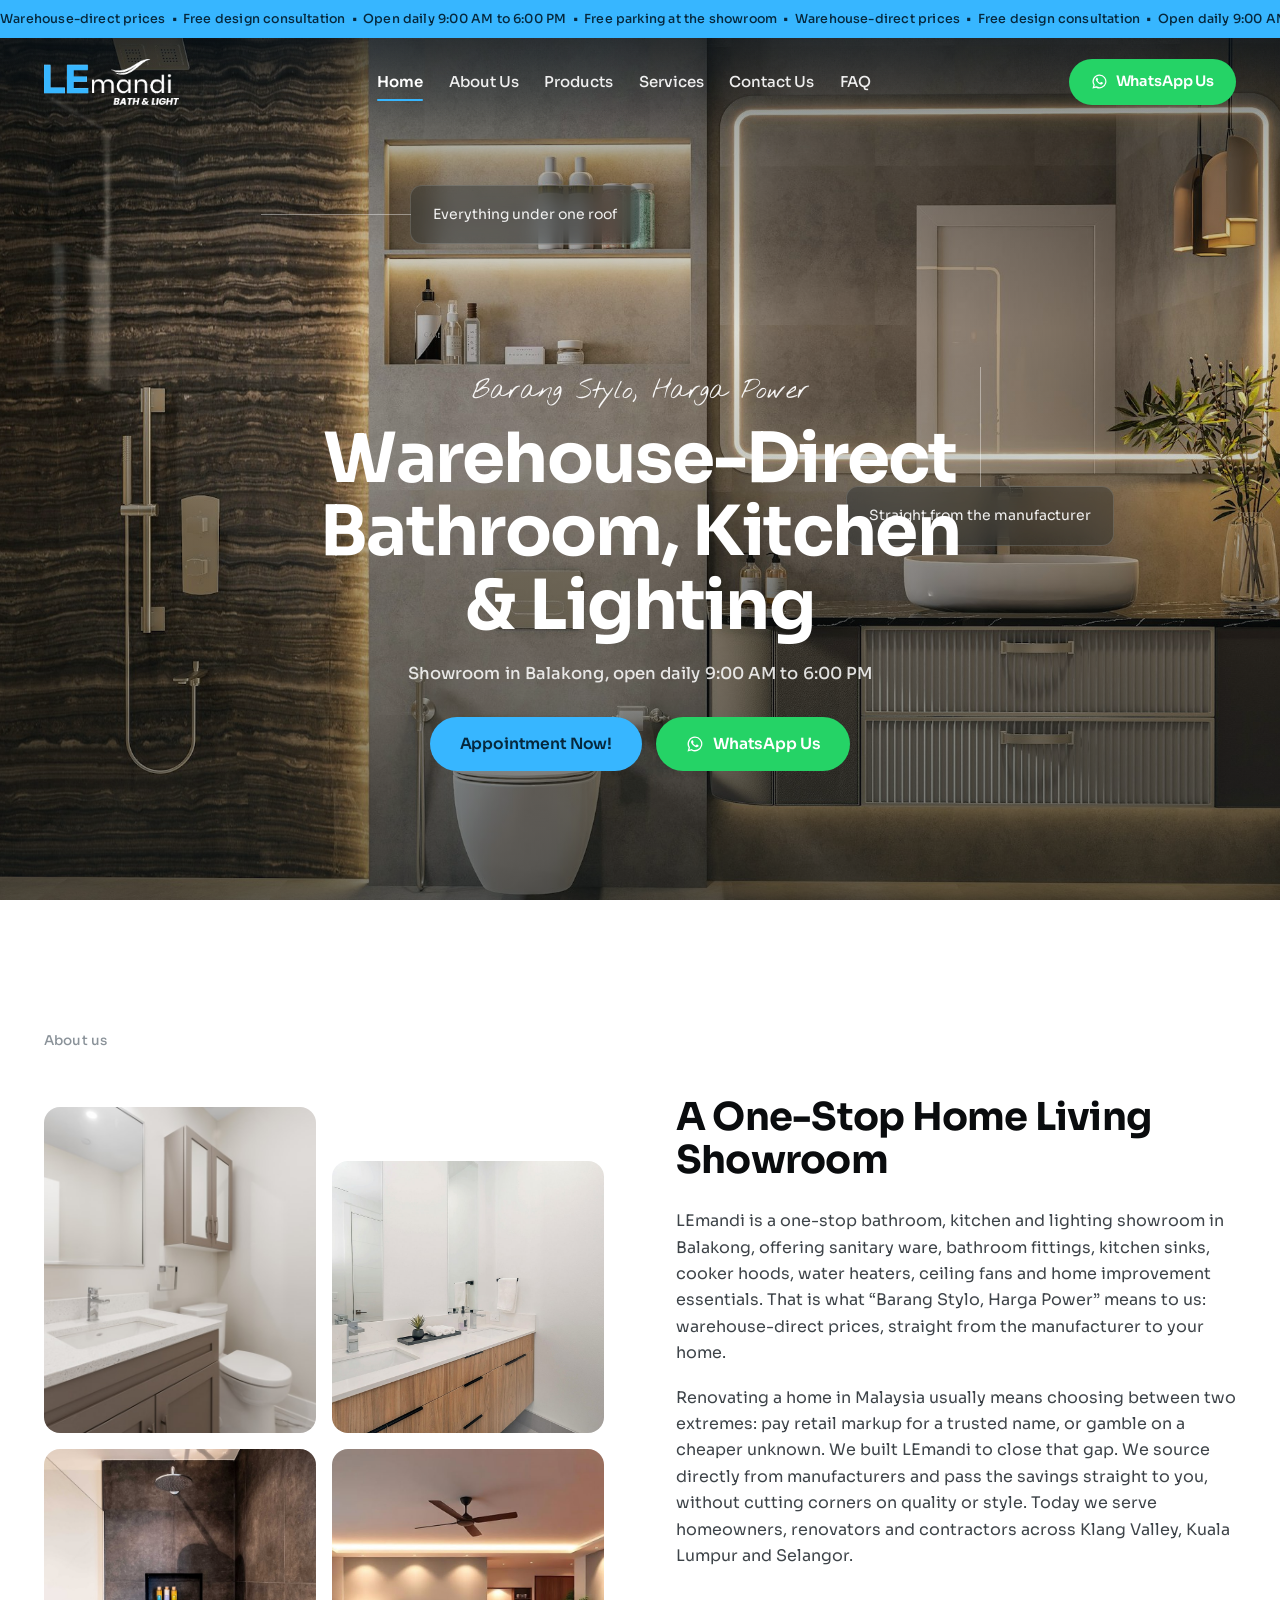
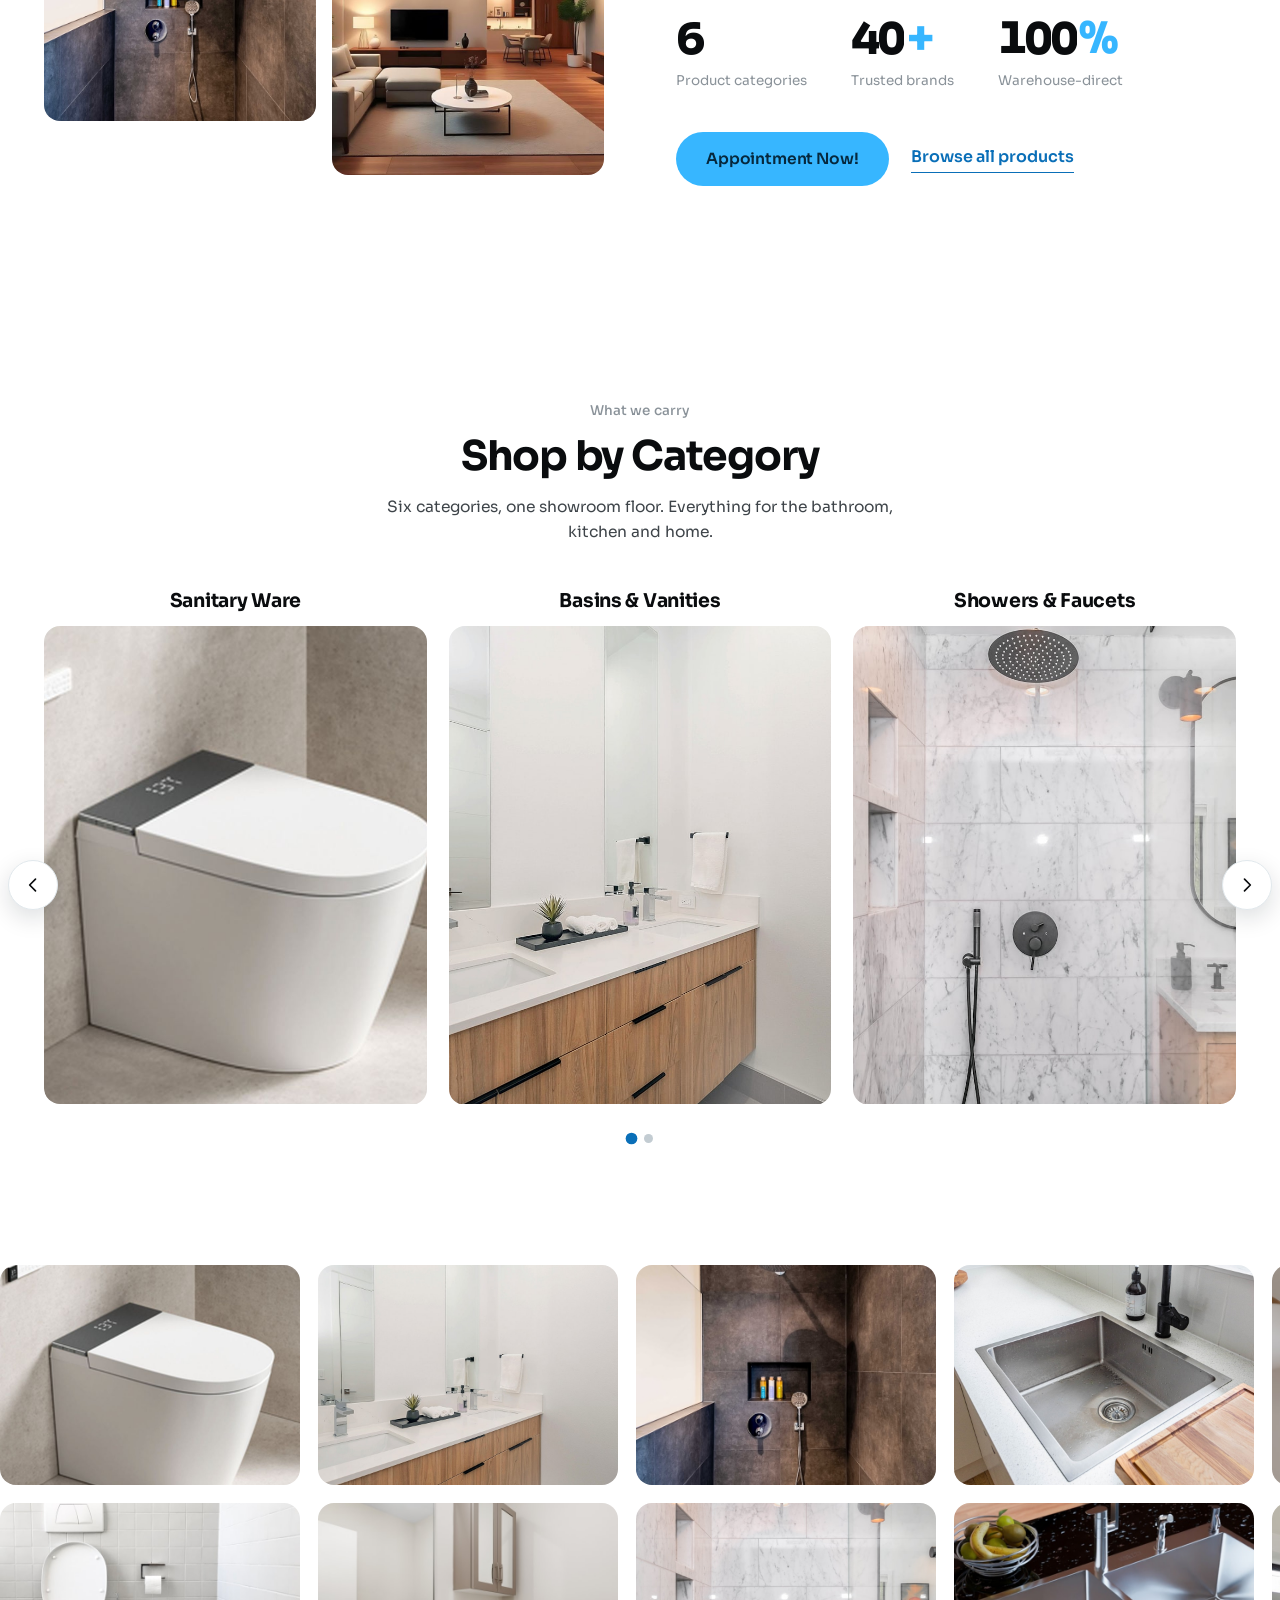
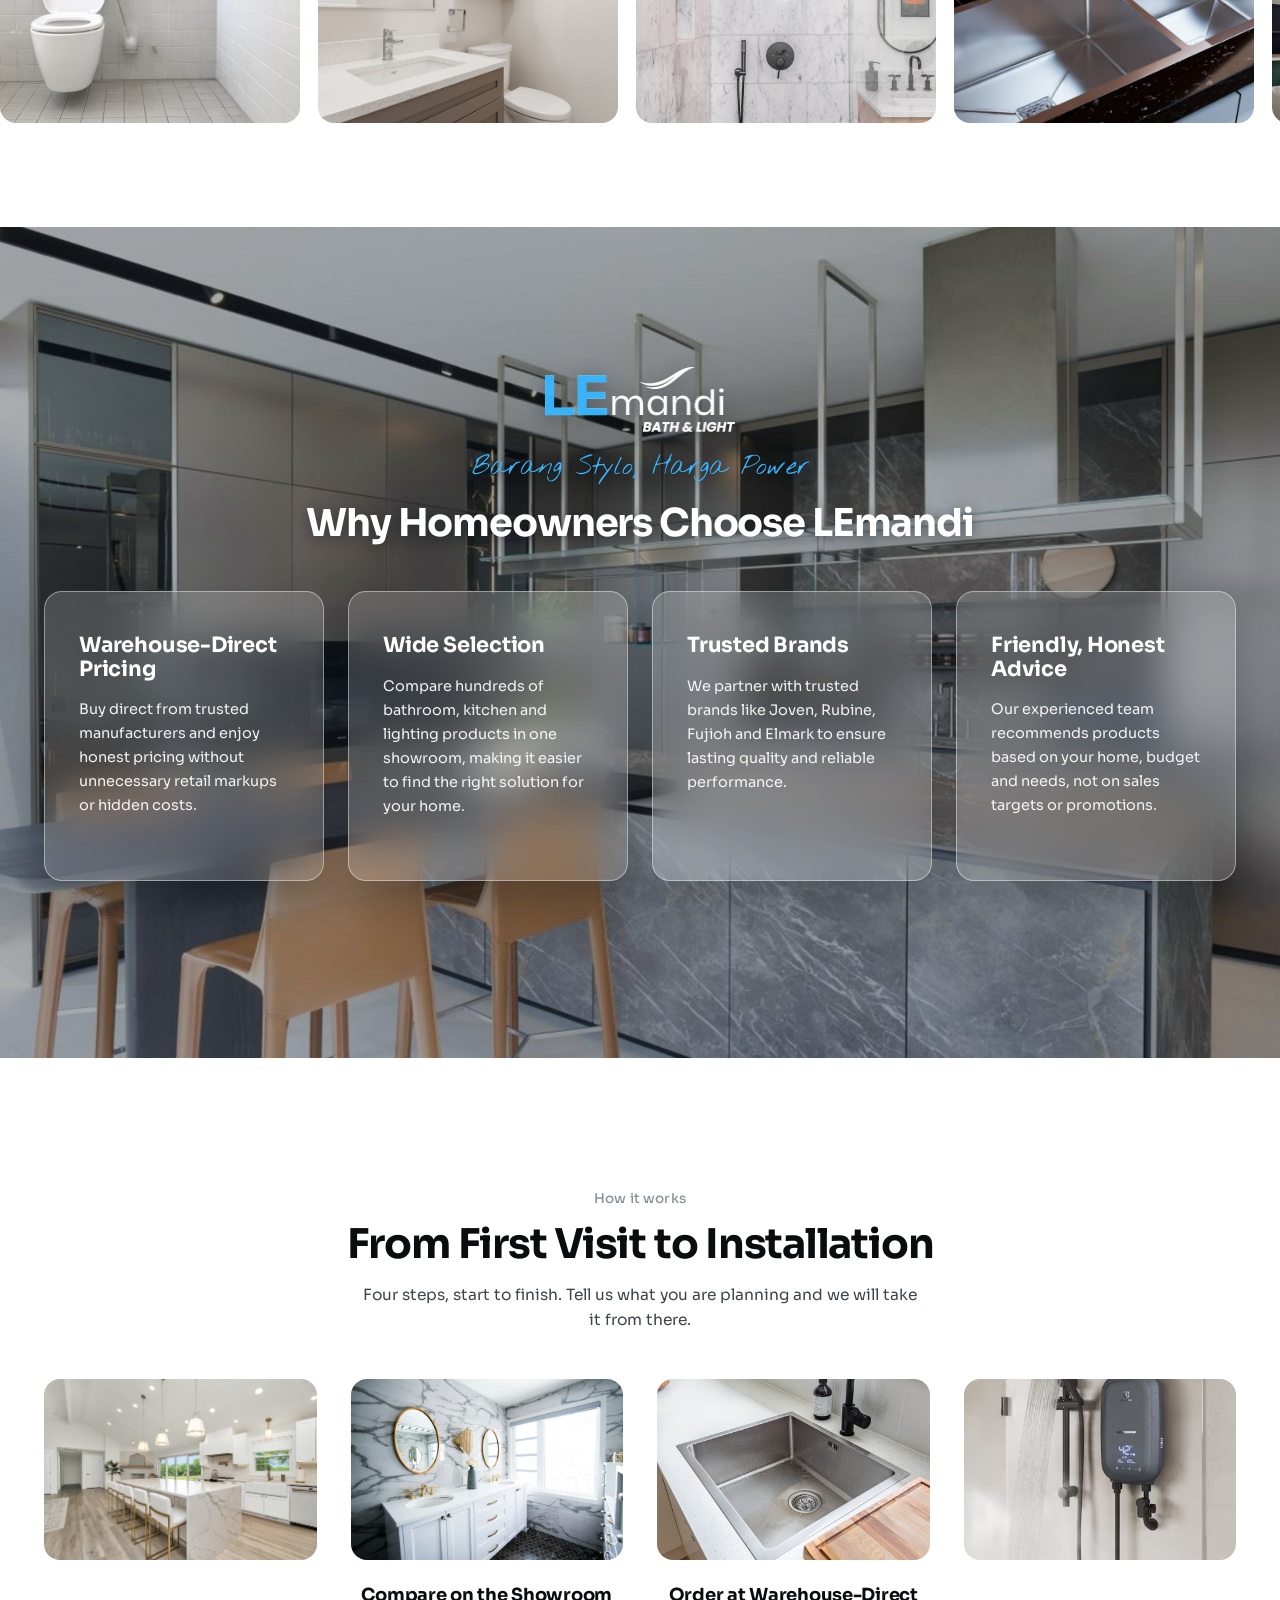
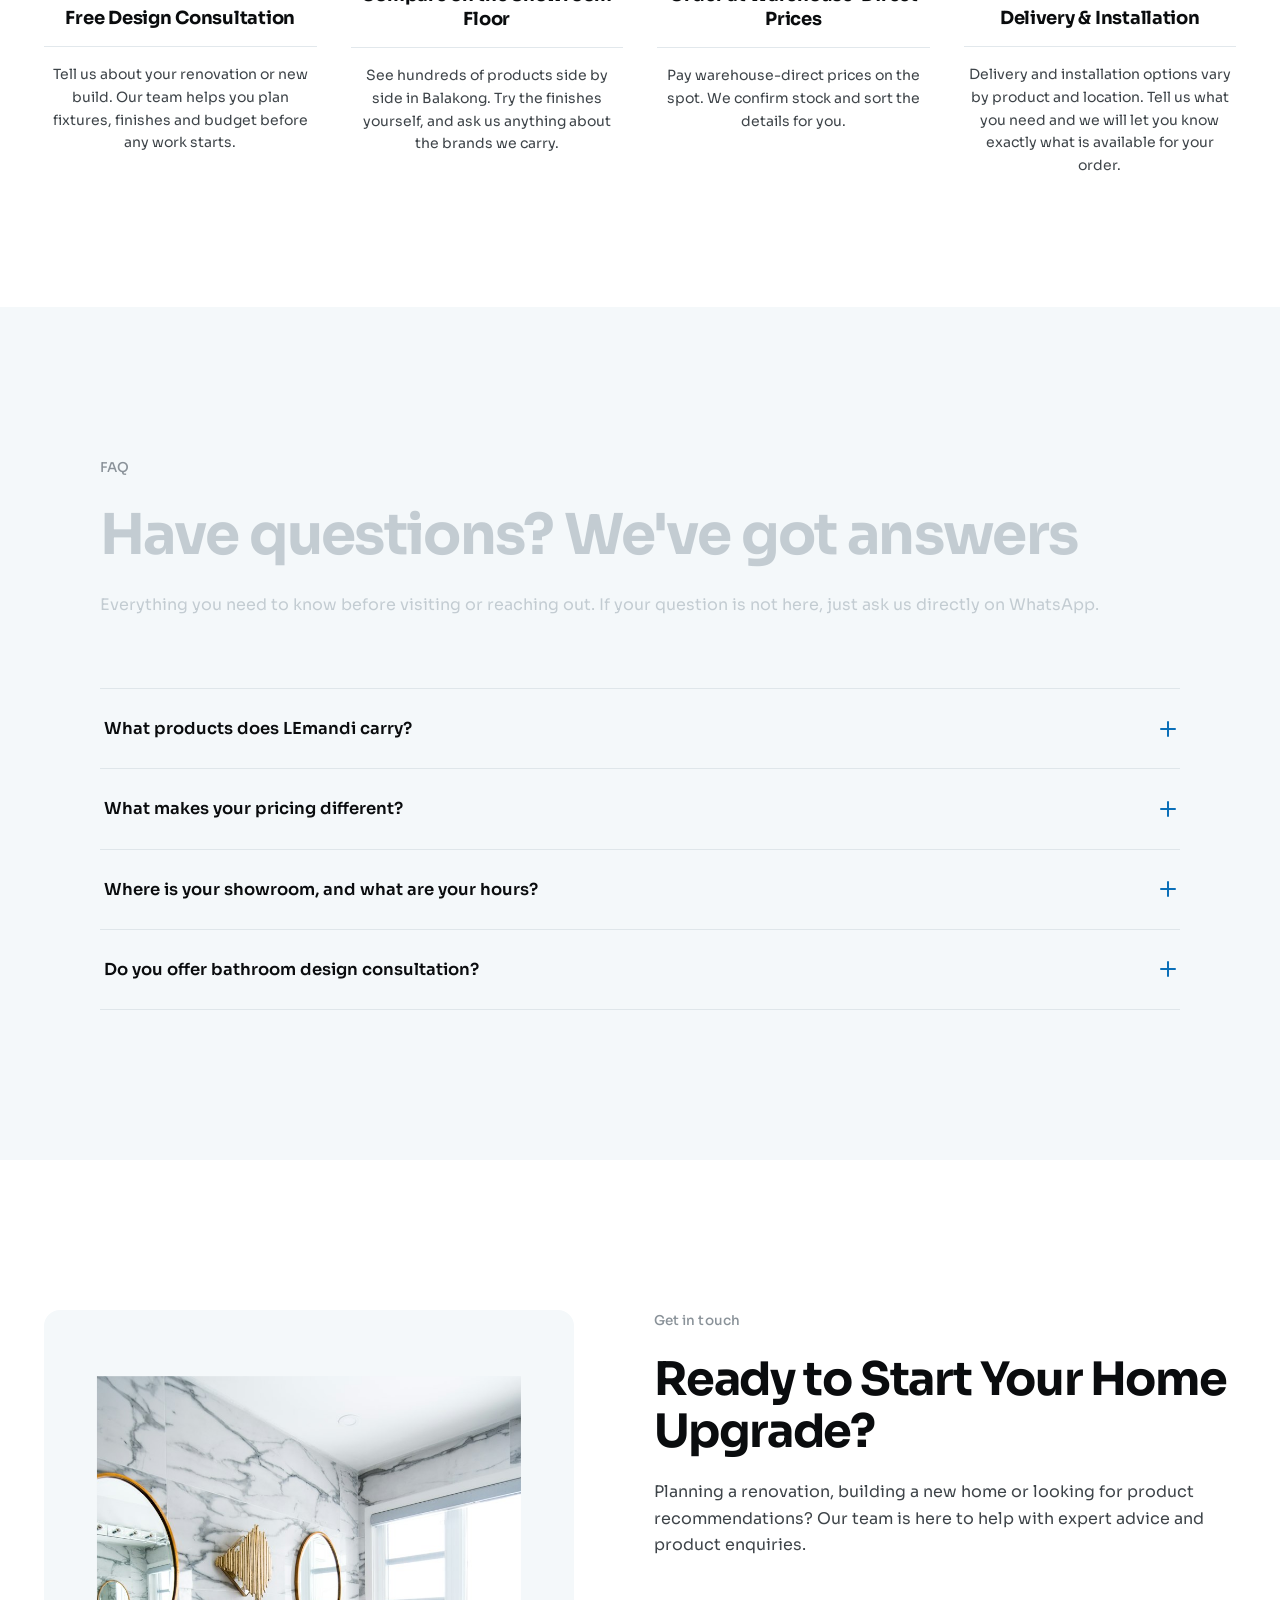
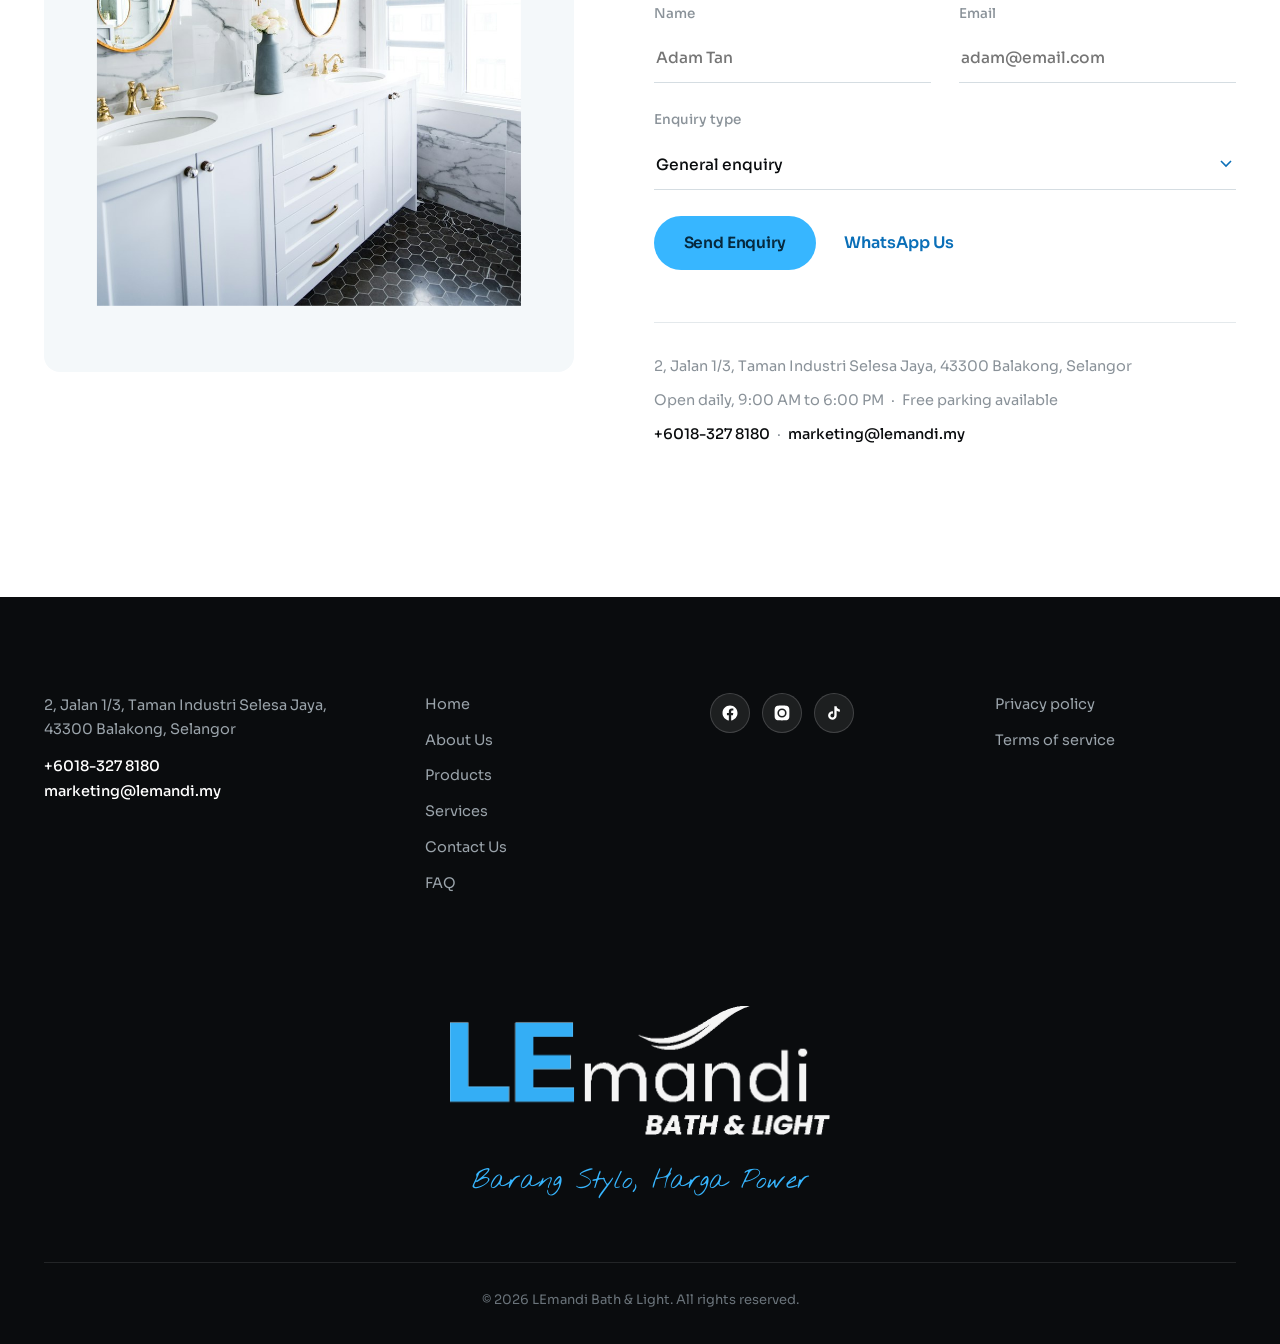
==== commit ae03b663: "Replace featured products and the scrub band with a two-row product marquee Both sections removed on" ====
--- a/index.html
+++ b/index.html
@@ -152,47 +152,41 @@
   </div>
 </section>
 
-<!-- ═══ featured products ═══ -->
-<section class="feat">
-  <div class="secthead" data-rv>
-    <p class="label">Featured this month</p>
-    <h2>On the Floor Right Now</h2>
-    <p class="secthead__sub">A few picks our team is asked about most. Ask us about stock and pricing on WhatsApp.</p>
-  </div>
-  <div class="feat__grid">
-    <a class="pcard" href="product.html" data-rv>
-      <div class="pcard__img"><span class="pcard__tag">On sale</span><img src="assets/cat6.jpg" alt="Instant water heater with hand shower" loading="lazy"></div>
-      <div class="pcard__body"><p class="pcard__cat">Water heaters &amp; ventilation</p><h3>Instant Water Heater with Booster Pump</h3><p class="pcard__price">RM 560 <s>RM 699</s></p></div>
-    </a>
-    <a class="pcard" href="product.html" data-rv>
-      <div class="pcard__img"><span class="pcard__tag">New</span><img src="assets/cat1.jpg" alt="Smart toilet with heated seat" loading="lazy"></div>
-      <div class="pcard__body"><p class="pcard__cat">Sanitary ware &amp; water closets</p><h3>Smart Toilet with Heated Seat</h3><p class="pcard__price">RM 2,199</p></div>
-    </a>
-    <a class="pcard" href="product.html" data-rv>
-      <div class="pcard__img"><span class="pcard__tag">Last chance</span><img src="assets/p3.jpg" alt="Rain shower running against dark tiles" loading="lazy"></div>
-      <div class="pcard__body"><p class="pcard__cat">Fittings, showers &amp; faucets</p><h3>Rain Shower Set with Hand Shower</h3><p class="pcard__price">RM 399</p></div>
-    </a>
-    <a class="pcard" href="product.html" data-rv>
-      <div class="pcard__img"><span class="pcard__tag">Bestseller</span><img src="assets/p1.jpg" alt="Two-piece toilet bowl" loading="lazy"></div>
-      <div class="pcard__body"><p class="pcard__cat">Sanitary ware &amp; water closets</p><h3>Two-Piece Toilet Bowl, S-Trap</h3><p class="pcard__price">RM 489 <s>RM 620</s></p></div>
-    </a>
-  </div>
-  <div class="feat__more" data-rv><a class="pill" href="products.html">See all products</a></div>
-</section>
-
-<!-- ═══ gallery scrub ═══ -->
-<section class="gal">
-  <div class="gal__sticky">
-    <div class="gal__copy">
-      <h2 class="gal__a">See It Before You Buy It.</h2>
-      <p class="gal__p">Hundreds of products on the floor in Balakong. Test the finishes, compare the brands side by side and take home warehouse-direct pricing on the spot.
-        <a class="gal__cta pill" href="products.html">Browse products</a></p>
-    </div>
-    <h2 class="gal__b">Barang Stylo.<br>Harga Power.</h2>
-    <div class="gal__card"><img src="assets/scrub.jpg" alt="Bathroom suite with walk-in shower and freestanding tub"></div>
-  </div>
-</section>
-
+<!-- ═══ product marquee ═══ -->
+<section class="pmq" aria-label="Products on the showroom floor">
+  <div class="pmq__row">
+    <div class="pmq__track pmq__track--left">
+        <a class="pmq__item" href="products.html"><img src="assets/cat1.jpg" alt="Smart toilet on display" loading="lazy"></a>
+        <a class="pmq__item" href="products.html"><img src="assets/cat2.jpg" alt="Countertop basin on a wooden vanity" loading="lazy"></a>
+        <a class="pmq__item" href="products.html"><img src="assets/p3.jpg" alt="Rain shower set running against dark tiles" loading="lazy"></a>
+        <a class="pmq__item" href="products.html"><img src="assets/cat4.jpg" alt="Stainless steel kitchen sink" loading="lazy"></a>
+        <a class="pmq__item" href="products.html"><img src="assets/p4.jpg" alt="Set of three pendant lights" loading="lazy"></a>
+        <a class="pmq__item" href="products.html"><img src="assets/cat6.jpg" alt="Instant water heater with hand shower" loading="lazy"></a>
+        <a class="pmq__item" href="products.html" tabindex="-1" aria-hidden="true"><img src="assets/cat1.jpg" alt="" loading="lazy"></a>
+        <a class="pmq__item" href="products.html" tabindex="-1" aria-hidden="true"><img src="assets/cat2.jpg" alt="" loading="lazy"></a>
+        <a class="pmq__item" href="products.html" tabindex="-1" aria-hidden="true"><img src="assets/p3.jpg" alt="" loading="lazy"></a>
+        <a class="pmq__item" href="products.html" tabindex="-1" aria-hidden="true"><img src="assets/cat4.jpg" alt="" loading="lazy"></a>
+        <a class="pmq__item" href="products.html" tabindex="-1" aria-hidden="true"><img src="assets/p4.jpg" alt="" loading="lazy"></a>
+        <a class="pmq__item" href="products.html" tabindex="-1" aria-hidden="true"><img src="assets/cat6.jpg" alt="" loading="lazy"></a>
+    </div>
+  </div>
+  <div class="pmq__row">
+    <div class="pmq__track pmq__track--right">
+        <a class="pmq__item" href="products.html"><img src="assets/p1.jpg" alt="Two-piece toilet bowl" loading="lazy"></a>
+        <a class="pmq__item" href="products.html"><img src="assets/p6.jpg" alt="Bathroom vanity with basin" loading="lazy"></a>
+        <a class="pmq__item" href="products.html"><img src="assets/cat3.jpg" alt="Shower fittings in a marble bathroom" loading="lazy"></a>
+        <a class="pmq__item" href="products.html"><img src="assets/p2.jpg" alt="Double bowl stainless steel kitchen sink" loading="lazy"></a>
+        <a class="pmq__item" href="products.html"><img src="assets/p5.jpg" alt="Black ceiling fan in a living room" loading="lazy"></a>
+        <a class="pmq__item" href="products.html"><img src="assets/cat5.jpg" alt="Living room with ceiling fan and warm lighting" loading="lazy"></a>
+        <a class="pmq__item" href="products.html" tabindex="-1" aria-hidden="true"><img src="assets/p1.jpg" alt="" loading="lazy"></a>
+        <a class="pmq__item" href="products.html" tabindex="-1" aria-hidden="true"><img src="assets/p6.jpg" alt="" loading="lazy"></a>
+        <a class="pmq__item" href="products.html" tabindex="-1" aria-hidden="true"><img src="assets/cat3.jpg" alt="" loading="lazy"></a>
+        <a class="pmq__item" href="products.html" tabindex="-1" aria-hidden="true"><img src="assets/p2.jpg" alt="" loading="lazy"></a>
+        <a class="pmq__item" href="products.html" tabindex="-1" aria-hidden="true"><img src="assets/p5.jpg" alt="" loading="lazy"></a>
+        <a class="pmq__item" href="products.html" tabindex="-1" aria-hidden="true"><img src="assets/cat5.jpg" alt="" loading="lazy"></a>
+    </div>
+  </div>
+</section>
 
 <!-- ═══ advantages ═══ -->
 <section class="adv adv--csl">
--- a/style.css
+++ b/style.css
@@ -298,27 +298,28 @@
   transition:background .25s ease,transform .25s ease}
 .csl2__dots button.on{background:var(--blue-deep);transform:scale(1.3)}
 
-/* ─── featured products ─── */
-.feat{padding:20px 0 110px;max-width:1360px;margin:0 auto}
-.feat__grid{display:grid;grid-template-columns:repeat(4,1fr);gap:24px;padding:0 44px}
-.feat__more{margin-top:44px;text-align:center}
-
-/* ─── gallery scrub: tilted card grows to full-bleed as you scroll ─── */
-.gal{height:320vh;position:relative}
-.gal__sticky{position:sticky;top:0;height:100vh;height:100dvh;overflow:hidden;background:#fff}
-.gal__copy{position:absolute;z-index:3;top:14%;left:44px;right:44px;
-  display:flex;justify-content:space-between;gap:60px;align-items:flex-start}
-.gal__a{font-size:clamp(40px,5vw,72px);font-weight:700;letter-spacing:-.03em;max-width:7em}
-.gal__p{max-width:400px;font-size:15.5px;color:var(--body);padding-top:14px}
-.gal__cta{margin-top:20px}
-.gal__b{position:absolute;z-index:3;right:44px;bottom:14%;text-align:right;
-  font-size:clamp(40px,5.2vw,84px);font-weight:700;letter-spacing:-.03em;line-height:1.05;opacity:0}
-.gal__card{
-  position:absolute;z-index:2;left:50%;top:58%;
-  width:560px;height:400px;transform:translate(-50%,-50%) rotate(-9deg);
-  border-radius:var(--r);overflow:hidden;will-change:width,height,transform;
-}
-.gal__card img{width:100%;height:100%;object-fit:cover}
+/* ─── two-row product marquee: top drifts left, bottom drifts right ─── */
+.pmq{padding:26px 0 104px;overflow:hidden}
+.pmq__row{overflow:hidden}
+.pmq__row + .pmq__row{margin-top:18px}
+.pmq__track{display:flex;width:max-content;gap:18px}
+.pmq__track--left{animation:pmq-left 42s linear infinite}
+.pmq__track--right{animation:pmq-right 42s linear infinite}
+.pmq:hover .pmq__track{animation-play-state:paused}
+.pmq__item{
+  flex:0 0 auto;width:300px;height:220px;border-radius:var(--r);overflow:hidden;
+  background:var(--soft);
+}
+.pmq__item img{width:100%;height:100%;object-fit:cover;transition:transform .6s cubic-bezier(.2,.7,.3,1)}
+.pmq__item:hover img{transform:scale(1.06)}
+/* the track holds two identical sets, so -50% lands exactly on the loop point */
+@keyframes pmq-left{from{transform:translateX(0)}to{transform:translateX(-50%)}}
+@keyframes pmq-right{from{transform:translateX(-50%)}to{transform:translateX(0)}}
+@media(prefers-reduced-motion:reduce){
+  .pmq__track{animation:none}
+  .pmq__row{overflow-x:auto;scrollbar-width:none}
+  .pmq__row::-webkit-scrollbar{display:none}
+}
 
 /* ─── advantages: static frosted cards over a photo (client asked for no motion) ─── */
 .adv{position:relative}
@@ -443,7 +444,7 @@
 @media(max-width:1080px){
   .adv__cards{grid-template-columns:repeat(2,1fr)}
   .csl2__cell{flex:0 0 calc((100% - 22px)/2)}
-  .feat__grid{grid-template-columns:repeat(2,1fr)}
+  .pmq__item{width:250px;height:186px}
 }
 @media(max-width:860px){
   .abar{height:34px}
@@ -474,13 +475,10 @@
   .csl2__arw{width:42px;height:42px;left:4px}
   .csl2__arw--next{right:4px;left:auto}
   .csl2__dots{margin-top:22px}
-  .feat{padding:10px 0 70px}
-  .feat__grid{grid-template-columns:1fr 1fr;gap:14px;padding:0 22px}
-  .feat__more{margin-top:30px}
-  .gal{height:280vh}
-  .gal__copy{left:22px;right:22px;flex-direction:column;gap:22px;top:10%}
-  .gal__b{right:22px;bottom:11%}
-  .gal__card{width:78vw;height:52vw;top:56%}
+  .pmq{padding:14px 0 70px}
+  .pmq__item{width:196px;height:146px}
+  .pmq__track{gap:12px}
+  .pmq__row + .pmq__row{margin-top:12px}
   .adv__sticky{padding:90px 22px 110px}
   .advcard{padding:24px 22px 26px;min-height:0}
   .proc{padding:80px 22px}
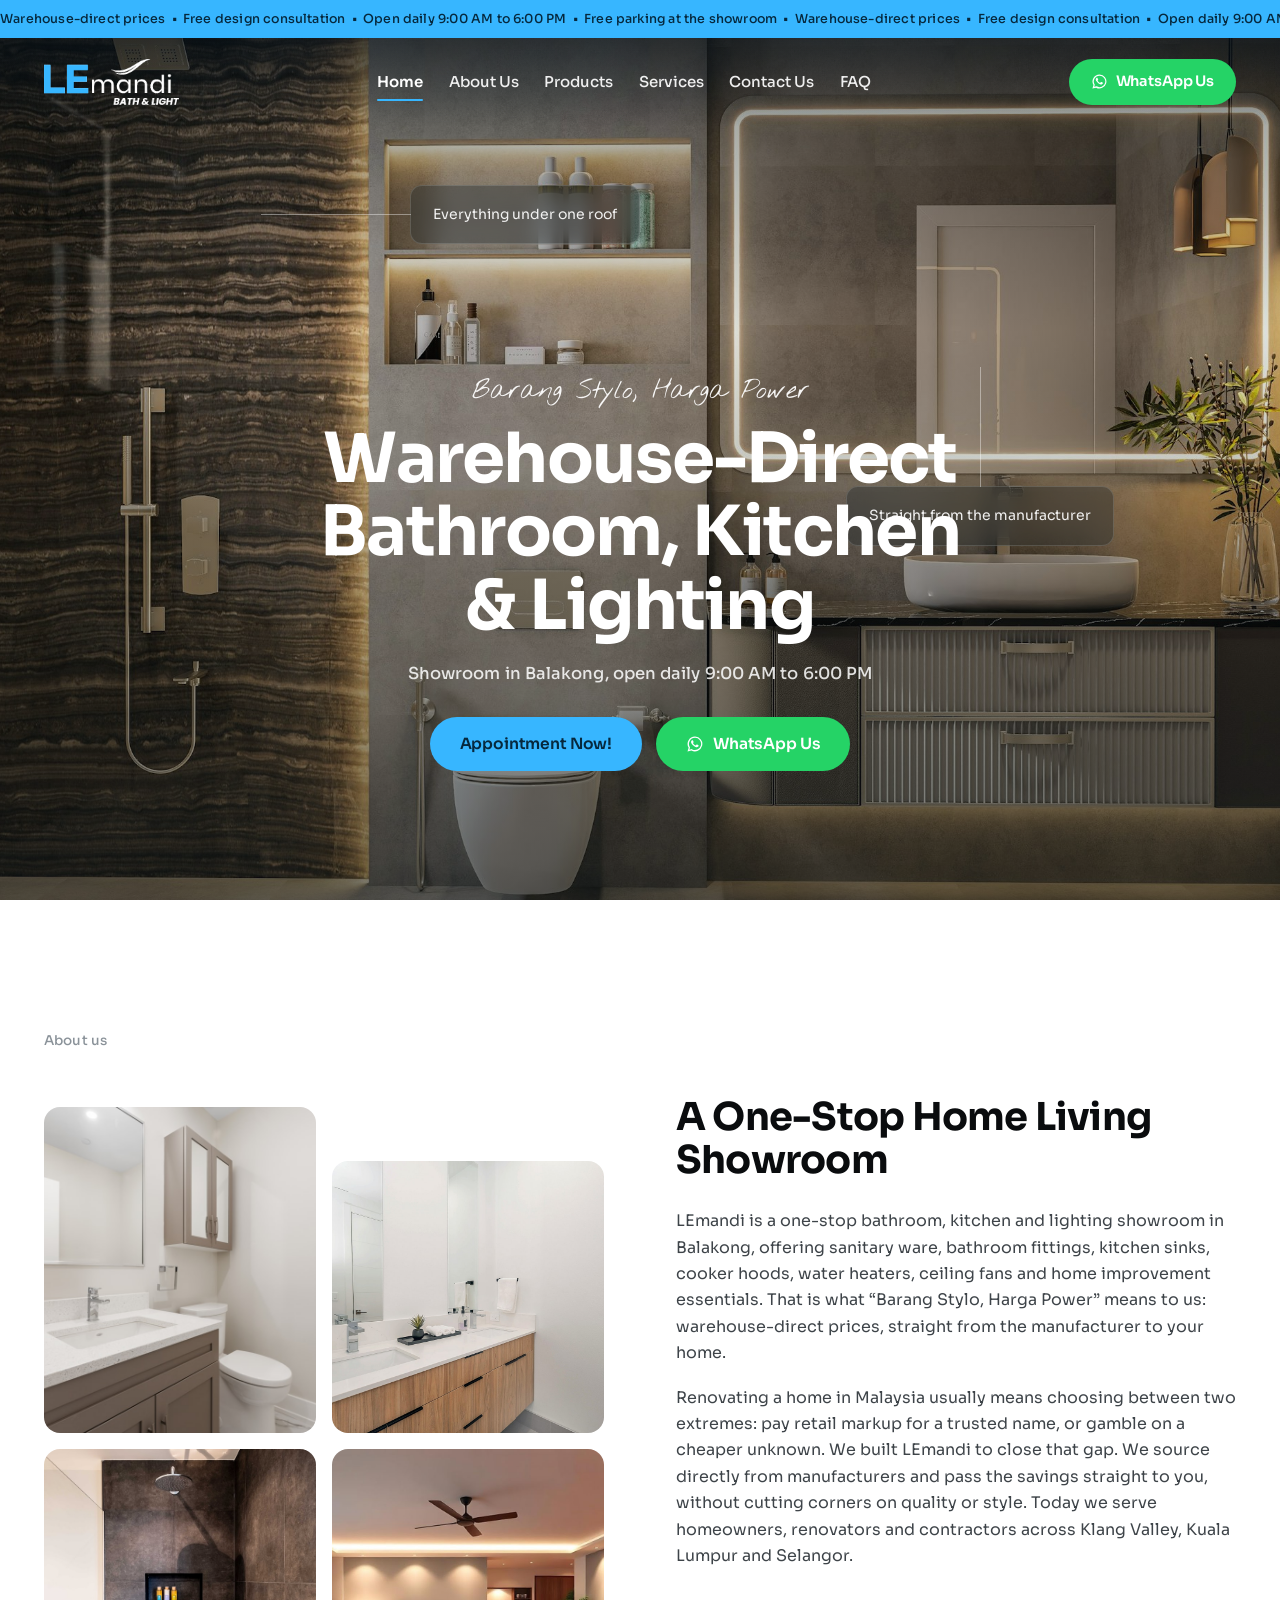
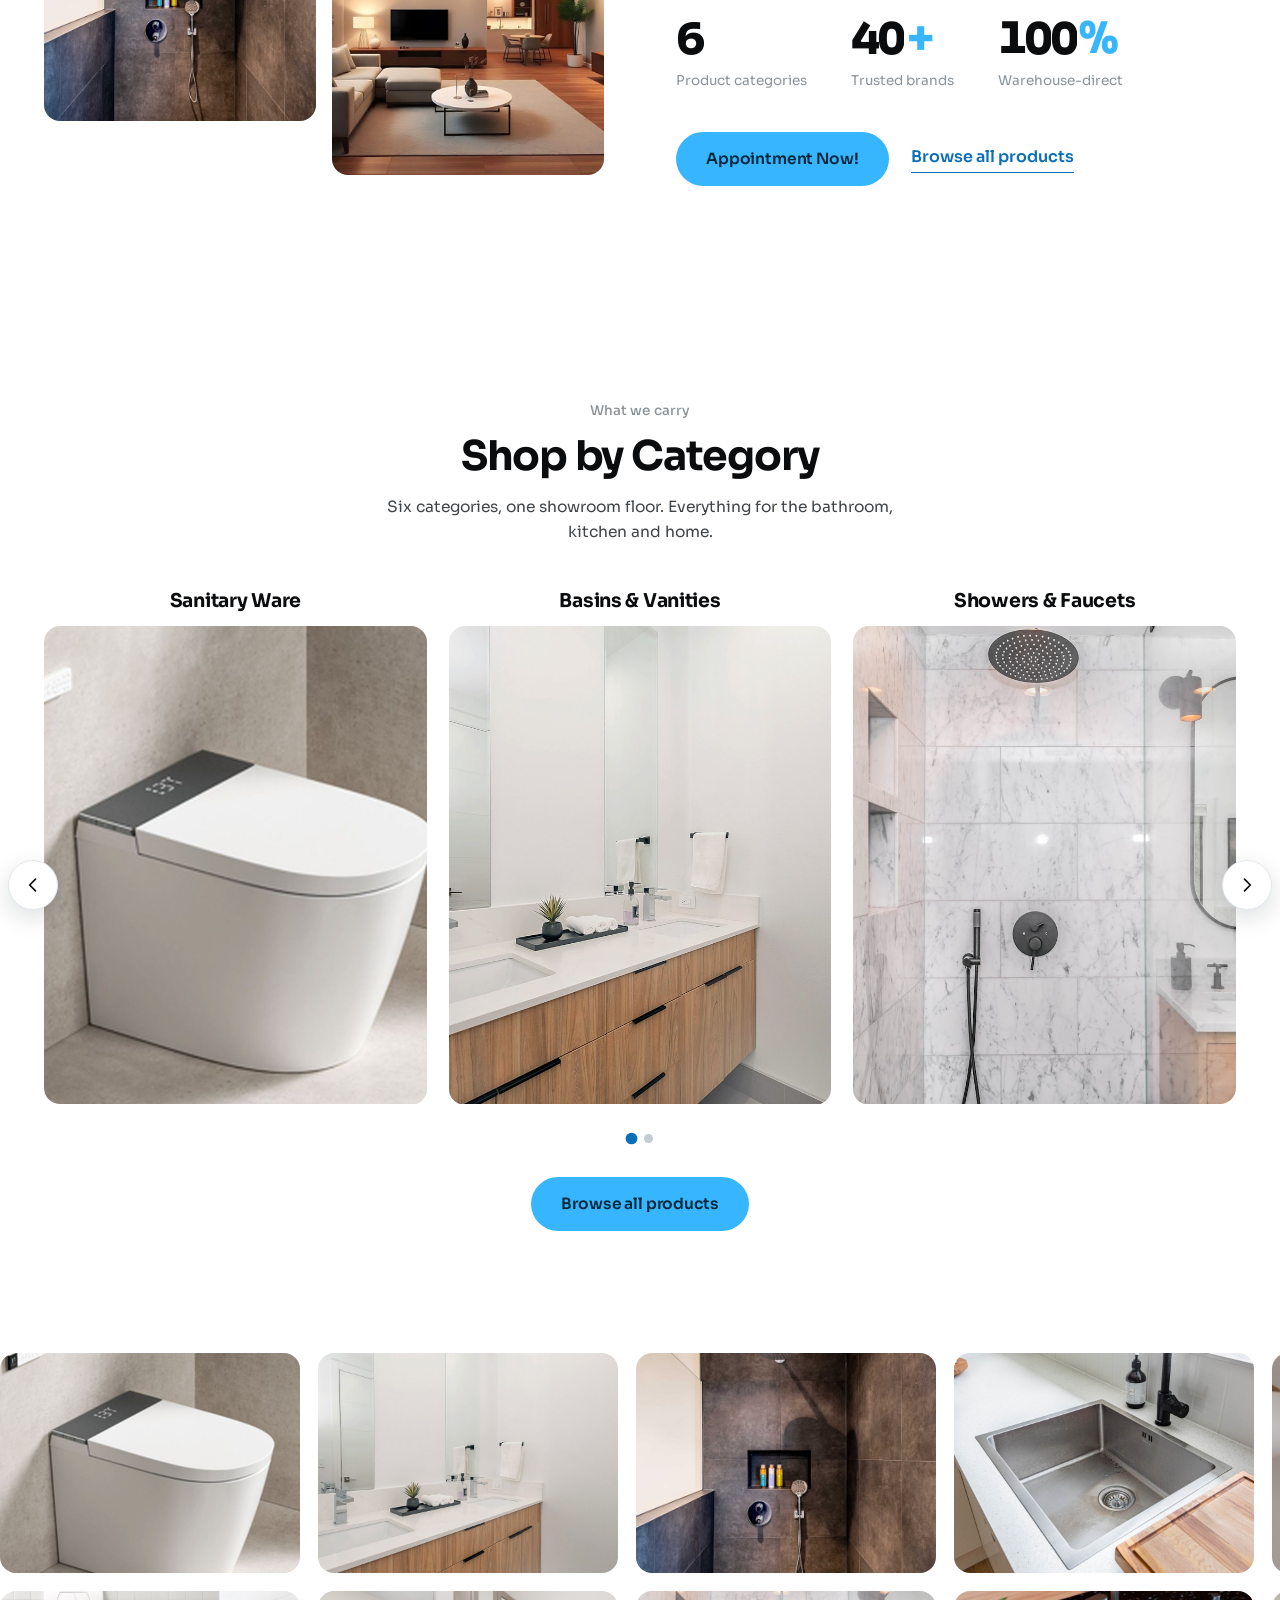
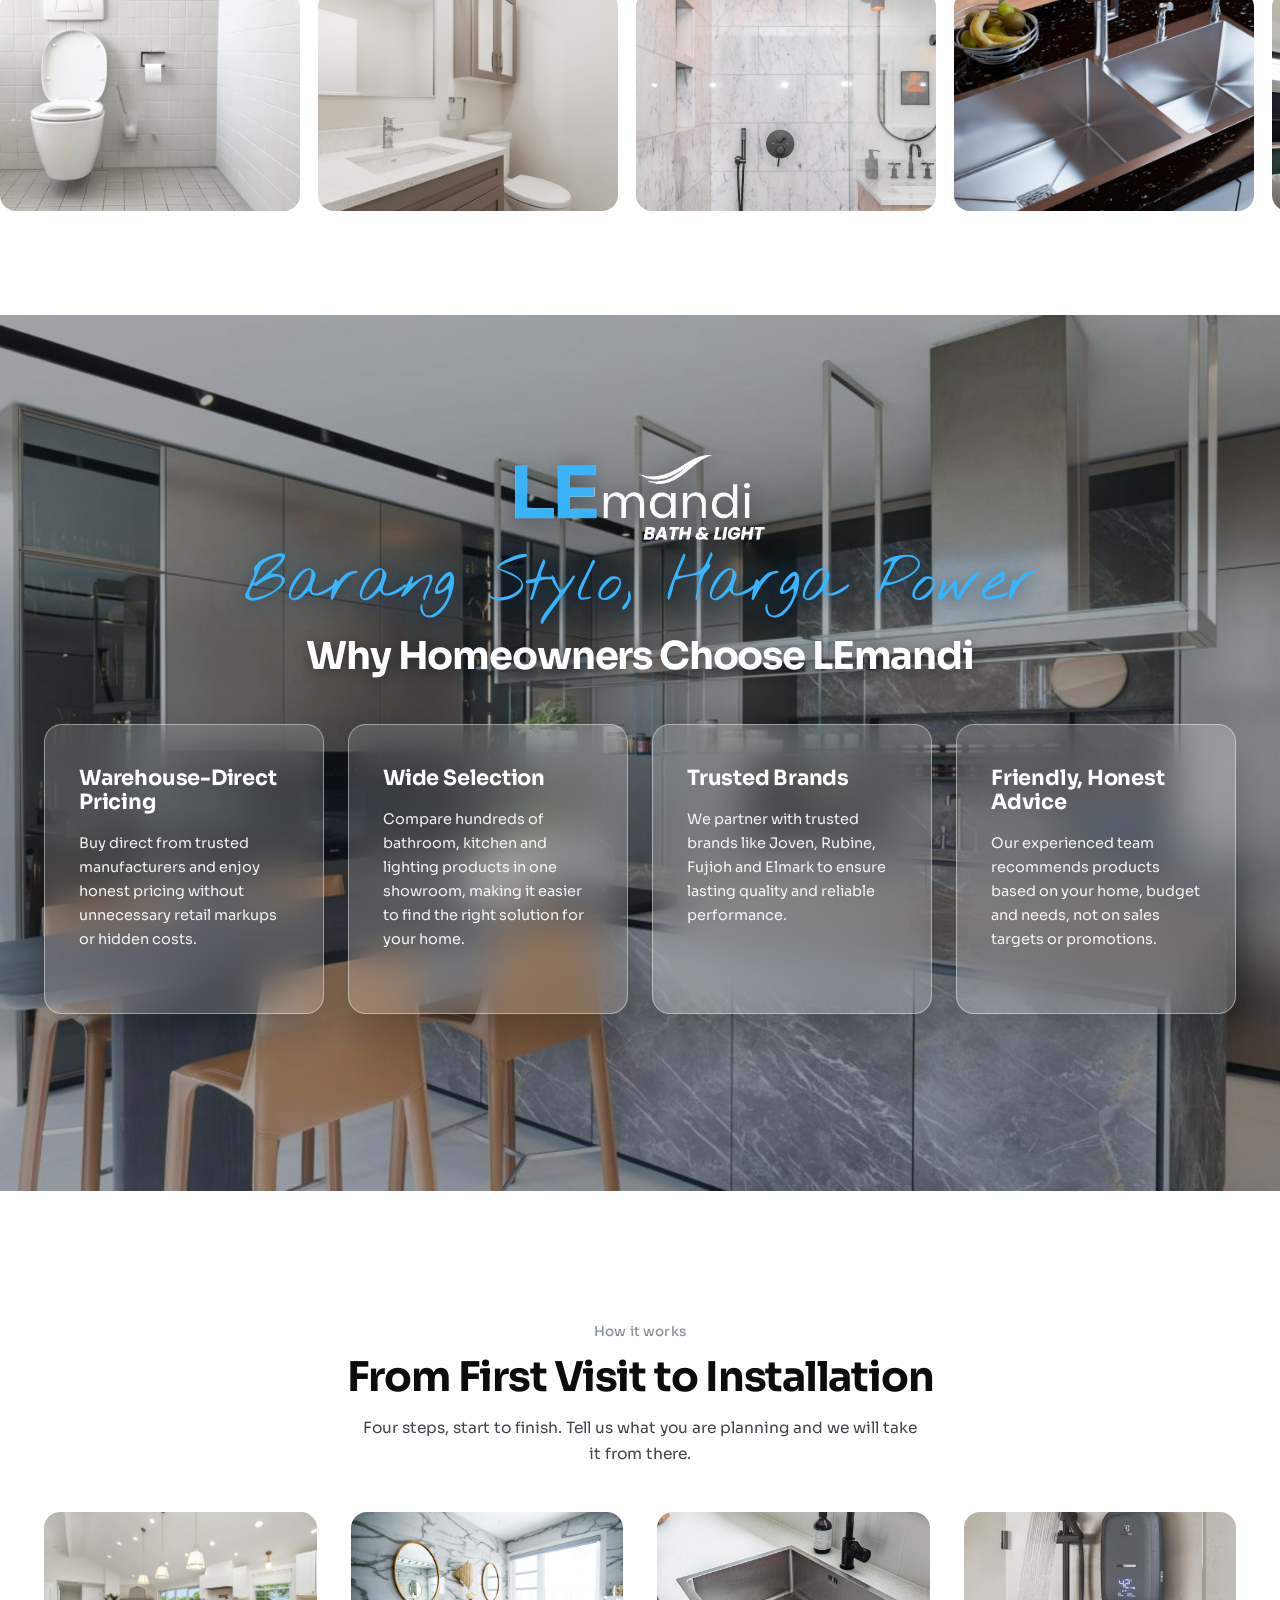
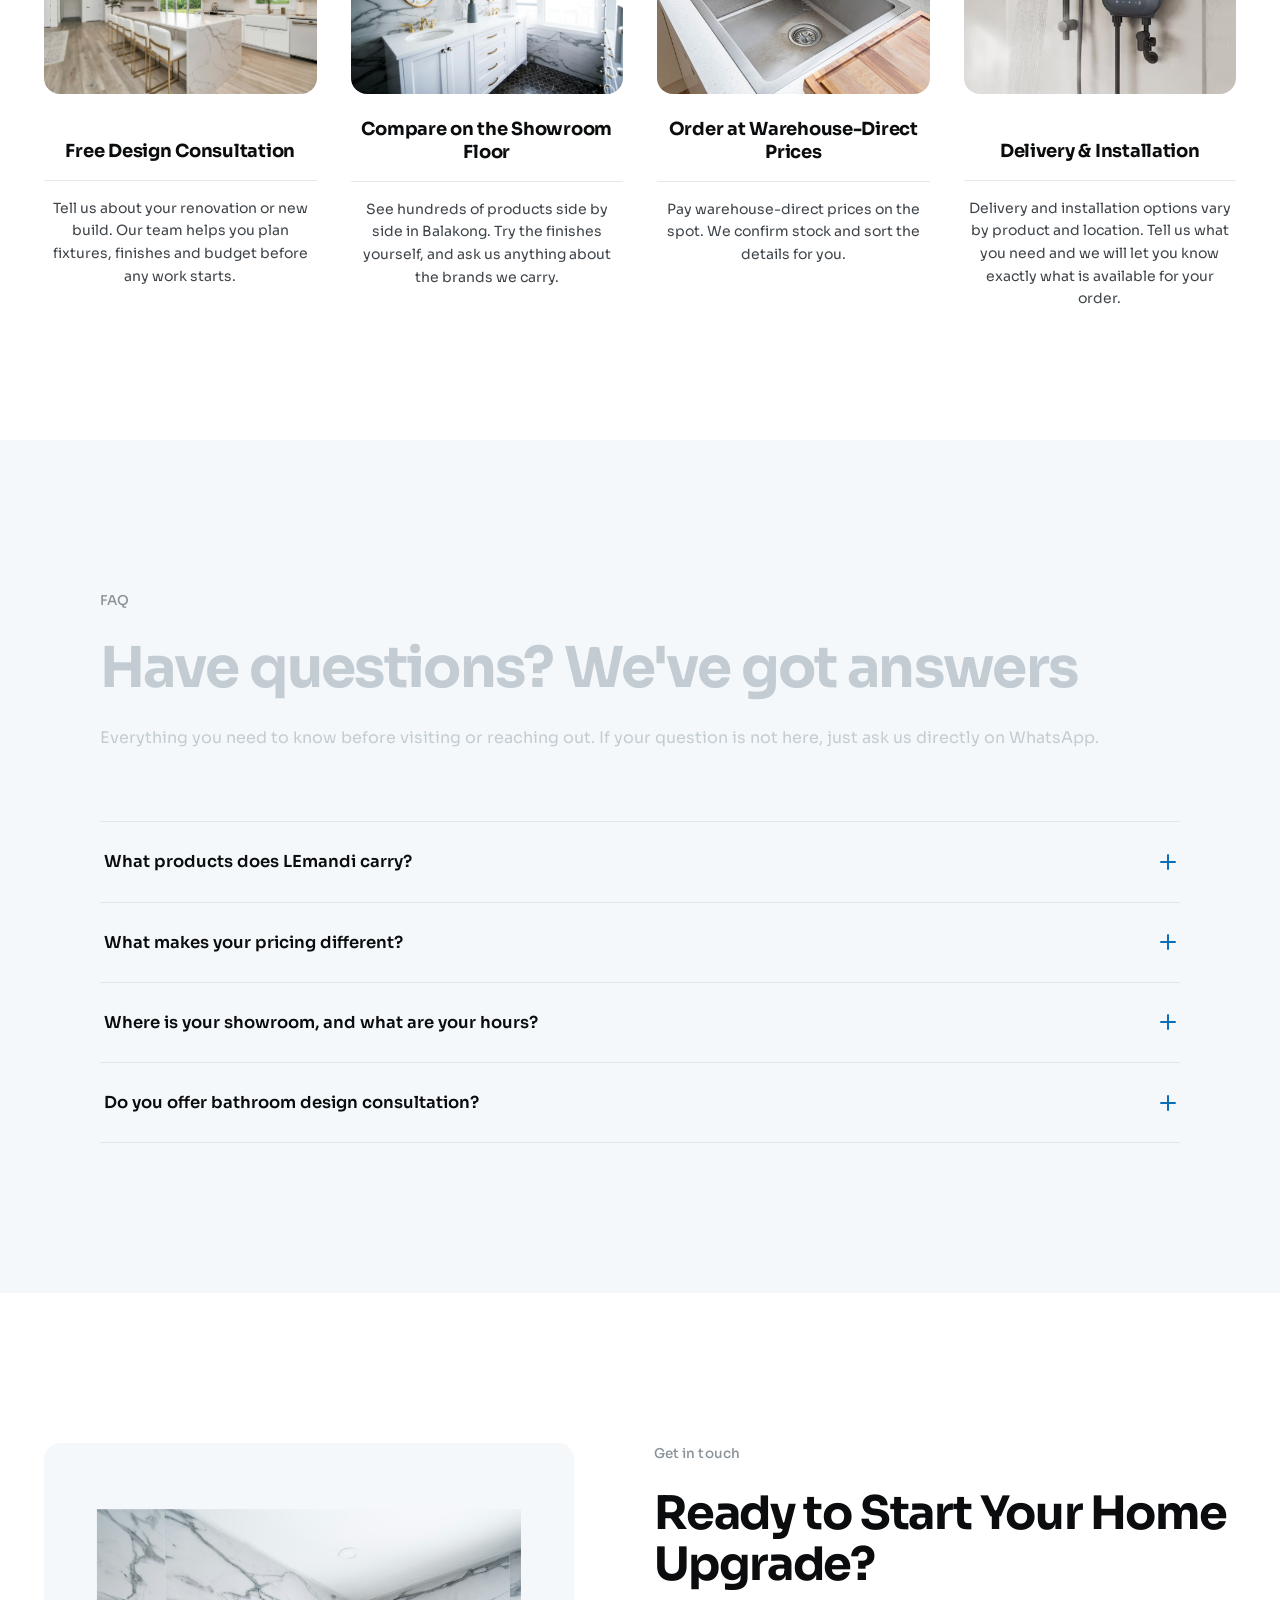
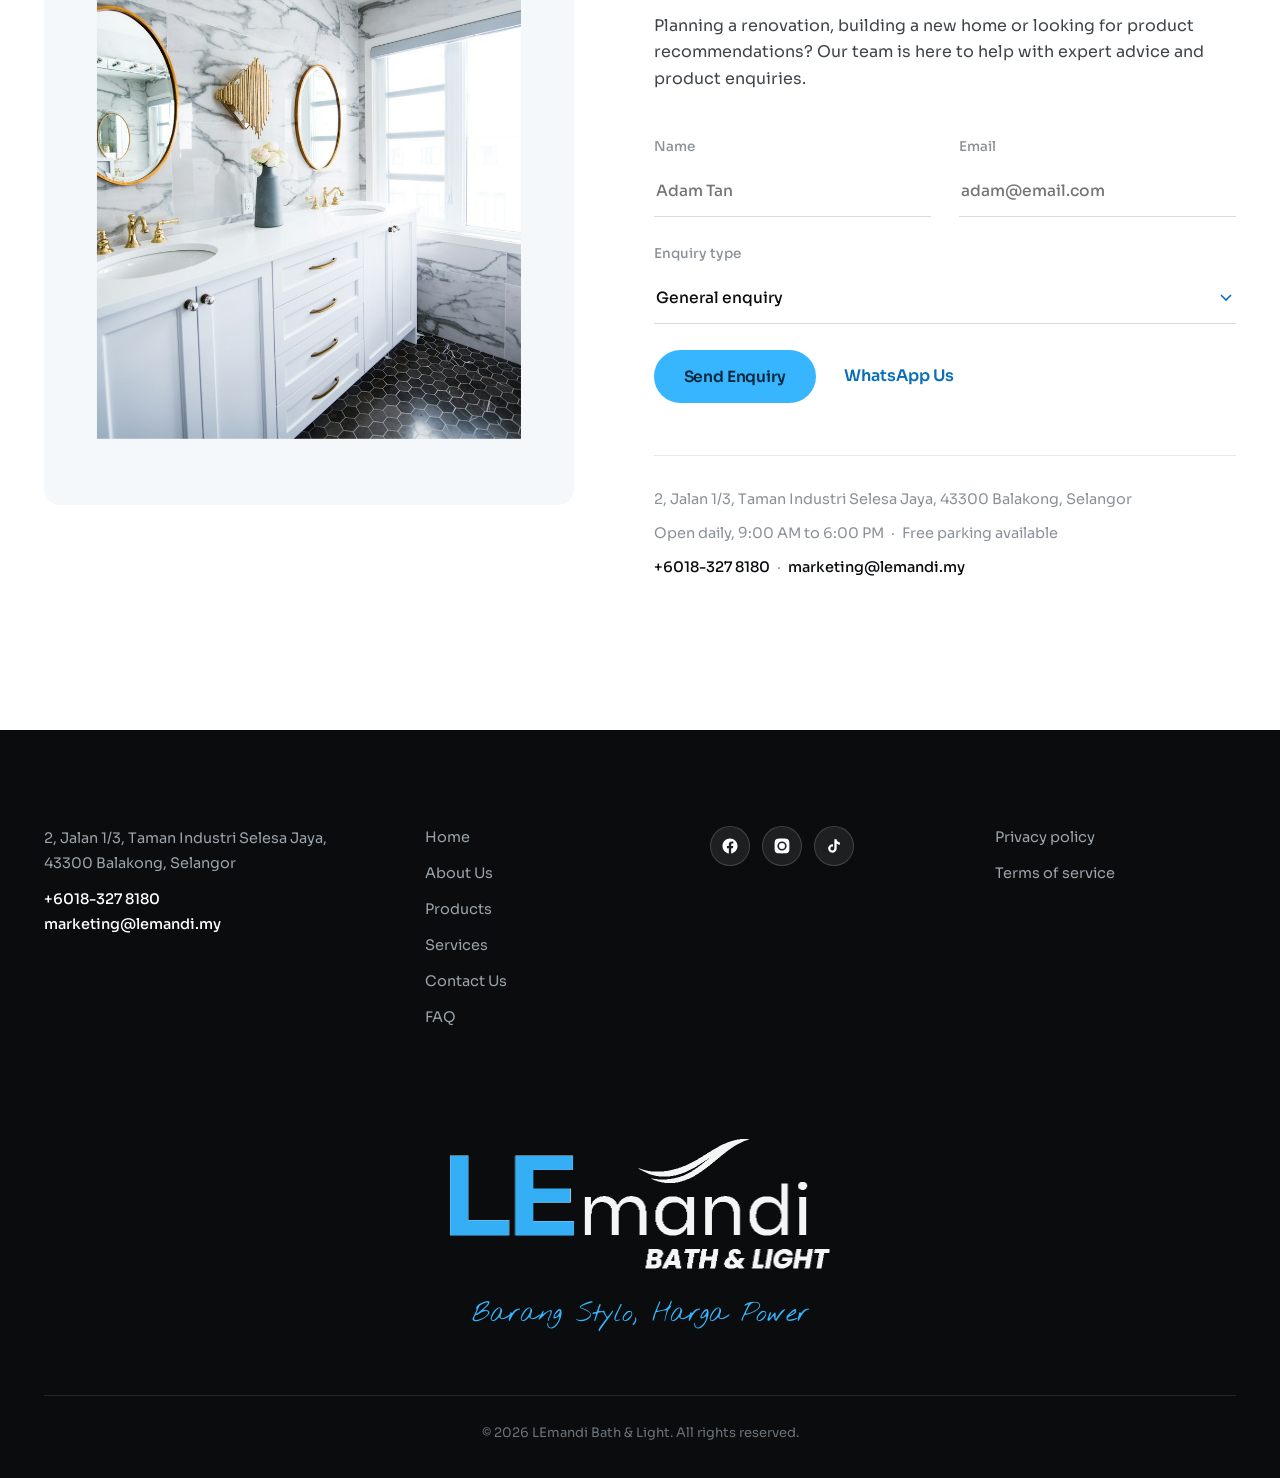
==== commit 9bb28a15: "Announcement bar sitewide, external links in new tabs, bigger slogan - The blue marquee bar now runs" ====
--- a/index.html
+++ b/index.html
@@ -33,7 +33,7 @@
     <a href="contact.html">Contact Us</a>
     <a href="faq.html">FAQ</a>
   </nav>
-  <a class="hd__wa" href="https://wa.me/60183278180"><svg viewBox="0 0 24 24" aria-hidden="true"><path d="M12.04 2.01a9.9 9.9 0 0 0-8.5 14.94L2 22.02l5.22-1.37a9.9 9.9 0 1 0 4.82-18.64zm0 1.79a8.1 8.1 0 1 1-4.1 15.08l-.3-.18-3.1.82.83-3.02-.2-.31A8.1 8.1 0 0 1 12.04 3.8z"/><path d="M9.3 7.3c-.18-.42-.37-.42-.55-.43h-.47c-.16 0-.43.06-.66.3-.22.25-.86.85-.86 2.06s.88 2.39 1 2.56c.13.16 1.72 2.75 4.24 3.74 2.09.82 2.51.66 2.97.62.45-.04 1.46-.6 1.67-1.18.2-.58.2-1.07.14-1.18-.06-.1-.22-.16-.47-.28-.24-.13-1.46-.72-1.68-.8-.23-.09-.39-.13-.55.12-.17.25-.64.8-.78.97-.15.16-.29.18-.53.06-.25-.12-1.05-.39-2-1.23-.74-.66-1.24-1.47-1.38-1.72-.15-.25-.02-.38.1-.5.12-.11.25-.29.37-.43.13-.15.17-.25.25-.41.09-.17.05-.31-.02-.44-.06-.12-.54-1.34-.79-1.83z"/></svg>WhatsApp Us</a>
+  <a class="hd__wa" href="https://wa.me/60183278180" target="_blank" rel="noopener"><svg viewBox="0 0 24 24" aria-hidden="true"><path d="M12.04 2.01a9.9 9.9 0 0 0-8.5 14.94L2 22.02l5.22-1.37a9.9 9.9 0 1 0 4.82-18.64zm0 1.79a8.1 8.1 0 1 1-4.1 15.08l-.3-.18-3.1.82.83-3.02-.2-.31A8.1 8.1 0 0 1 12.04 3.8z"/><path d="M9.3 7.3c-.18-.42-.37-.42-.55-.43h-.47c-.16 0-.43.06-.66.3-.22.25-.86.85-.86 2.06s.88 2.39 1 2.56c.13.16 1.72 2.75 4.24 3.74 2.09.82 2.51.66 2.97.62.45-.04 1.46-.6 1.67-1.18.2-.58.2-1.07.14-1.18-.06-.1-.22-.16-.47-.28-.24-.13-1.46-.72-1.68-.8-.23-.09-.39-.13-.55.12-.17.25-.64.8-.78.97-.15.16-.29.18-.53.06-.25-.12-1.05-.39-2-1.23-.74-.66-1.24-1.47-1.38-1.72-.15-.25-.02-.38.1-.5.12-.11.25-.29.37-.43.13-.15.17-.25.25-.41.09-.17.05-.31-.02-.44-.06-.12-.54-1.34-.79-1.83z"/></svg>WhatsApp Us</a>
   <button class="burger" aria-label="Menu" aria-expanded="false"><span></span><span></span><span></span></button>
 </header>
 
@@ -72,7 +72,7 @@
     <p class="hero__sub">Showroom in Balakong, open daily 9:00 AM to 6:00 PM</p>
     <div class="hero__cta">
       <a class="pill" href="contact.html">Appointment Now!</a>
-      <a class="pill pill--wa" href="https://wa.me/60183278180"><svg viewBox="0 0 24 24" aria-hidden="true"><path d="M12.04 2.01a9.9 9.9 0 0 0-8.5 14.94L2 22.02l5.22-1.37a9.9 9.9 0 1 0 4.82-18.64zm0 1.79a8.1 8.1 0 1 1-4.1 15.08l-.3-.18-3.1.82.83-3.02-.2-.31A8.1 8.1 0 0 1 12.04 3.8z"/><path d="M9.3 7.3c-.18-.42-.37-.42-.55-.43h-.47c-.16 0-.43.06-.66.3-.22.25-.86.85-.86 2.06s.88 2.39 1 2.56c.13.16 1.72 2.75 4.24 3.74 2.09.82 2.51.66 2.97.62.45-.04 1.46-.6 1.67-1.18.2-.58.2-1.07.14-1.18-.06-.1-.22-.16-.47-.28-.24-.13-1.46-.72-1.68-.8-.23-.09-.39-.13-.55.12-.17.25-.64.8-.78.97-.15.16-.29.18-.53.06-.25-.12-1.05-.39-2-1.23-.74-.66-1.24-1.47-1.38-1.72-.15-.25-.02-.38.1-.5.12-.11.25-.29.37-.43.13-.15.17-.25.25-.41.09-.17.05-.31-.02-.44-.06-.12-.54-1.34-.79-1.83z"/></svg>WhatsApp Us</a>
+      <a class="pill pill--wa" href="https://wa.me/60183278180" target="_blank" rel="noopener"><svg viewBox="0 0 24 24" aria-hidden="true"><path d="M12.04 2.01a9.9 9.9 0 0 0-8.5 14.94L2 22.02l5.22-1.37a9.9 9.9 0 1 0 4.82-18.64zm0 1.79a8.1 8.1 0 1 1-4.1 15.08l-.3-.18-3.1.82.83-3.02-.2-.31A8.1 8.1 0 0 1 12.04 3.8z"/><path d="M9.3 7.3c-.18-.42-.37-.42-.55-.43h-.47c-.16 0-.43.06-.66.3-.22.25-.86.85-.86 2.06s.88 2.39 1 2.56c.13.16 1.72 2.75 4.24 3.74 2.09.82 2.51.66 2.97.62.45-.04 1.46-.6 1.67-1.18.2-.58.2-1.07.14-1.18-.06-.1-.22-.16-.47-.28-.24-.13-1.46-.72-1.68-.8-.23-.09-.39-.13-.55.12-.17.25-.64.8-.78.97-.15.16-.29.18-.53.06-.25-.12-1.05-.39-2-1.23-.74-.66-1.24-1.47-1.38-1.72-.15-.25-.02-.38.1-.5.12-.11.25-.29.37-.43.13-.15.17-.25.25-.41.09-.17.05-.31-.02-.44-.06-.12-.54-1.34-.79-1.83z"/></svg>WhatsApp Us</a>
     </div>
   </div>
 
@@ -150,40 +150,41 @@
     </button>
     <div class="csl2__dots"></div>
   </div>
+  <div class="reel__cta" data-rv><a class="pill" href="products.html">Browse all products</a></div>
 </section>
 
 <!-- ═══ product marquee ═══ -->
 <section class="pmq" aria-label="Products on the showroom floor">
   <div class="pmq__row">
     <div class="pmq__track pmq__track--left">
-        <a class="pmq__item" href="products.html"><img src="assets/cat1.jpg" alt="Smart toilet on display" loading="lazy"></a>
-        <a class="pmq__item" href="products.html"><img src="assets/cat2.jpg" alt="Countertop basin on a wooden vanity" loading="lazy"></a>
-        <a class="pmq__item" href="products.html"><img src="assets/p3.jpg" alt="Rain shower set running against dark tiles" loading="lazy"></a>
-        <a class="pmq__item" href="products.html"><img src="assets/cat4.jpg" alt="Stainless steel kitchen sink" loading="lazy"></a>
-        <a class="pmq__item" href="products.html"><img src="assets/p4.jpg" alt="Set of three pendant lights" loading="lazy"></a>
-        <a class="pmq__item" href="products.html"><img src="assets/cat6.jpg" alt="Instant water heater with hand shower" loading="lazy"></a>
-        <a class="pmq__item" href="products.html" tabindex="-1" aria-hidden="true"><img src="assets/cat1.jpg" alt="" loading="lazy"></a>
-        <a class="pmq__item" href="products.html" tabindex="-1" aria-hidden="true"><img src="assets/cat2.jpg" alt="" loading="lazy"></a>
-        <a class="pmq__item" href="products.html" tabindex="-1" aria-hidden="true"><img src="assets/p3.jpg" alt="" loading="lazy"></a>
-        <a class="pmq__item" href="products.html" tabindex="-1" aria-hidden="true"><img src="assets/cat4.jpg" alt="" loading="lazy"></a>
-        <a class="pmq__item" href="products.html" tabindex="-1" aria-hidden="true"><img src="assets/p4.jpg" alt="" loading="lazy"></a>
-        <a class="pmq__item" href="products.html" tabindex="-1" aria-hidden="true"><img src="assets/cat6.jpg" alt="" loading="lazy"></a>
+        <a class="pmq__item" href="product.html?p=smart-toilet"><img src="assets/cat1.jpg" alt="Smart toilet on display" loading="lazy"></a>
+        <a class="pmq__item" href="product.html?p=countertop-basin"><img src="assets/cat2.jpg" alt="Countertop basin on a wooden vanity" loading="lazy"></a>
+        <a class="pmq__item" href="product.html?p=rain-shower"><img src="assets/p3.jpg" alt="Rain shower set running against dark tiles" loading="lazy"></a>
+        <a class="pmq__item" href="product.html?p=kitchen-sink"><img src="assets/cat4.jpg" alt="Stainless steel kitchen sink" loading="lazy"></a>
+        <a class="pmq__item" href="product.html?p=pendant-light"><img src="assets/p4.jpg" alt="Set of three pendant lights" loading="lazy"></a>
+        <a class="pmq__item" href="product.html?p=water-heater"><img src="assets/cat6.jpg" alt="Instant water heater with hand shower" loading="lazy"></a>
+        <a class="pmq__item" href="product.html?p=smart-toilet" tabindex="-1" aria-hidden="true"><img src="assets/cat1.jpg" alt="" loading="lazy"></a>
+        <a class="pmq__item" href="product.html?p=countertop-basin" tabindex="-1" aria-hidden="true"><img src="assets/cat2.jpg" alt="" loading="lazy"></a>
+        <a class="pmq__item" href="product.html?p=rain-shower" tabindex="-1" aria-hidden="true"><img src="assets/p3.jpg" alt="" loading="lazy"></a>
+        <a class="pmq__item" href="product.html?p=kitchen-sink" tabindex="-1" aria-hidden="true"><img src="assets/cat4.jpg" alt="" loading="lazy"></a>
+        <a class="pmq__item" href="product.html?p=pendant-light" tabindex="-1" aria-hidden="true"><img src="assets/p4.jpg" alt="" loading="lazy"></a>
+        <a class="pmq__item" href="product.html?p=water-heater" tabindex="-1" aria-hidden="true"><img src="assets/cat6.jpg" alt="" loading="lazy"></a>
     </div>
   </div>
   <div class="pmq__row">
     <div class="pmq__track pmq__track--right">
-        <a class="pmq__item" href="products.html"><img src="assets/p1.jpg" alt="Two-piece toilet bowl" loading="lazy"></a>
-        <a class="pmq__item" href="products.html"><img src="assets/p6.jpg" alt="Bathroom vanity with basin" loading="lazy"></a>
-        <a class="pmq__item" href="products.html"><img src="assets/cat3.jpg" alt="Shower fittings in a marble bathroom" loading="lazy"></a>
-        <a class="pmq__item" href="products.html"><img src="assets/p2.jpg" alt="Double bowl stainless steel kitchen sink" loading="lazy"></a>
-        <a class="pmq__item" href="products.html"><img src="assets/p5.jpg" alt="Black ceiling fan in a living room" loading="lazy"></a>
-        <a class="pmq__item" href="products.html"><img src="assets/cat5.jpg" alt="Living room with ceiling fan and warm lighting" loading="lazy"></a>
-        <a class="pmq__item" href="products.html" tabindex="-1" aria-hidden="true"><img src="assets/p1.jpg" alt="" loading="lazy"></a>
-        <a class="pmq__item" href="products.html" tabindex="-1" aria-hidden="true"><img src="assets/p6.jpg" alt="" loading="lazy"></a>
-        <a class="pmq__item" href="products.html" tabindex="-1" aria-hidden="true"><img src="assets/cat3.jpg" alt="" loading="lazy"></a>
-        <a class="pmq__item" href="products.html" tabindex="-1" aria-hidden="true"><img src="assets/p2.jpg" alt="" loading="lazy"></a>
-        <a class="pmq__item" href="products.html" tabindex="-1" aria-hidden="true"><img src="assets/p5.jpg" alt="" loading="lazy"></a>
-        <a class="pmq__item" href="products.html" tabindex="-1" aria-hidden="true"><img src="assets/cat5.jpg" alt="" loading="lazy"></a>
+        <a class="pmq__item" href="product.html?p=toilet-bowl"><img src="assets/p1.jpg" alt="Two-piece toilet bowl" loading="lazy"></a>
+        <a class="pmq__item" href="product.html?p=vanity-cabinet"><img src="assets/p6.jpg" alt="Bathroom vanity with basin" loading="lazy"></a>
+        <a class="pmq__item" href="product.html?p=basin-mixer"><img src="assets/cat3.jpg" alt="Shower fittings in a marble bathroom" loading="lazy"></a>
+        <a class="pmq__item" href="product.html?p=kitchen-sink"><img src="assets/p2.jpg" alt="Double bowl stainless steel kitchen sink" loading="lazy"></a>
+        <a class="pmq__item" href="product.html?p=ceiling-fan"><img src="assets/p5.jpg" alt="Black ceiling fan in a living room" loading="lazy"></a>
+        <a class="pmq__item" href="product.html?p=ceiling-fan"><img src="assets/cat5.jpg" alt="Living room with ceiling fan and warm lighting" loading="lazy"></a>
+        <a class="pmq__item" href="product.html?p=toilet-bowl" tabindex="-1" aria-hidden="true"><img src="assets/p1.jpg" alt="" loading="lazy"></a>
+        <a class="pmq__item" href="product.html?p=vanity-cabinet" tabindex="-1" aria-hidden="true"><img src="assets/p6.jpg" alt="" loading="lazy"></a>
+        <a class="pmq__item" href="product.html?p=basin-mixer" tabindex="-1" aria-hidden="true"><img src="assets/cat3.jpg" alt="" loading="lazy"></a>
+        <a class="pmq__item" href="product.html?p=kitchen-sink" tabindex="-1" aria-hidden="true"><img src="assets/p2.jpg" alt="" loading="lazy"></a>
+        <a class="pmq__item" href="product.html?p=ceiling-fan" tabindex="-1" aria-hidden="true"><img src="assets/p5.jpg" alt="" loading="lazy"></a>
+        <a class="pmq__item" href="product.html?p=ceiling-fan" tabindex="-1" aria-hidden="true"><img src="assets/cat5.jpg" alt="" loading="lazy"></a>
     </div>
   </div>
 </section>
@@ -299,7 +300,7 @@
         </label>
         <div class="ct__acts">
           <button class="pill" type="submit">Send Enquiry</button>
-          <a class="ct__wa" href="https://wa.me/60183278180">WhatsApp Us</a>
+          <a class="ct__wa" href="https://wa.me/60183278180" target="_blank" rel="noopener">WhatsApp Us</a>
         </div>
       </form>
 
--- a/style.css
+++ b/style.css
@@ -297,6 +297,7 @@
 .csl2__dots button{width:9px;height:9px;border-radius:50%;background:#C3CCD2;
   transition:background .25s ease,transform .25s ease}
 .csl2__dots button.on{background:var(--blue-deep);transform:scale(1.3)}
+.reel__cta{margin-top:34px;text-align:center}
 
 /* ─── two-row product marquee: top drifts left, bottom drifts right ─── */
 .pmq{padding:26px 0 104px;overflow:hidden}
@@ -341,13 +342,18 @@
 /* client #29/#31: all cells the same height, none sitting higher than the rest */
 .adv__cards{align-items:stretch}
 .adv__head{position:relative;z-index:2;max-width:1360px;margin:0 auto 46px;text-align:center}
-.adv__logo{width:190px;height:auto;margin:0 auto 14px;opacity:.97;filter:drop-shadow(0 2px 10px rgba(4,12,20,.45))}
-.adv__slogan{font-family:var(--hand);font-size:clamp(20px,2vw,27px);color:var(--blue);margin-bottom:14px;
-  text-shadow:0 2px 10px rgba(4,12,20,.5)}
+.adv__logo{width:250px;height:auto;margin:0 auto 10px;opacity:.97;filter:drop-shadow(0 2px 12px rgba(4,12,20,.5))}
+.adv__slogan{
+  font-family:var(--hand);font-size:clamp(34px,4.8vw,66px);line-height:1.1;
+  color:var(--blue);margin:2px 0 18px;
+  /* a dark drop for legibility over the photo, plus a blue glow so it lifts */
+  text-shadow:0 3px 18px rgba(4,12,20,.55), 0 0 34px rgba(55,182,255,.55);
+}
 .adv__head h2{color:#fff;font-size:clamp(26px,3vw,42px);letter-spacing:-.03em;text-shadow:0 2px 14px rgba(4,12,20,.45)}
 @media(max-width:860px){
   .adv__head{margin-bottom:30px;text-align:left}
-  .adv__logo{width:150px;margin-left:0}
+  .adv__logo{width:170px;margin-left:0}
+  .adv__slogan{margin-bottom:14px}
 }
 
 /* ─── process: four compact cells, image on top, rule under the title ─── */
@@ -899,7 +905,13 @@
     scroll-snap-type:x mandatory;scrollbar-width:none;-webkit-overflow-scrolling:touch;
     margin:0 -22px;padding:0 22px}
   .adv--csl .adv__cards::-webkit-scrollbar{display:none}
-  .adv--csl .advcard{flex:0 0 84%;scroll-snap-align:center}
+  .adv--csl .advcard{
+    flex:0 0 70vw;aspect-ratio:1;min-height:0;scroll-snap-align:center;
+    display:flex;flex-direction:column;justify-content:center;
+    padding:26px 24px;
+  }
+  .adv--csl .advcard h3{font-size:18px;margin-bottom:12px}
+  .adv--csl .advcard p{font-size:13.5px;line-height:1.6}
   .csl__wrap{position:relative}
   .csl__ui{position:relative;z-index:2;display:flex;justify-content:center;margin:22px auto 0}
   .csl__dots{display:flex;gap:7px}
